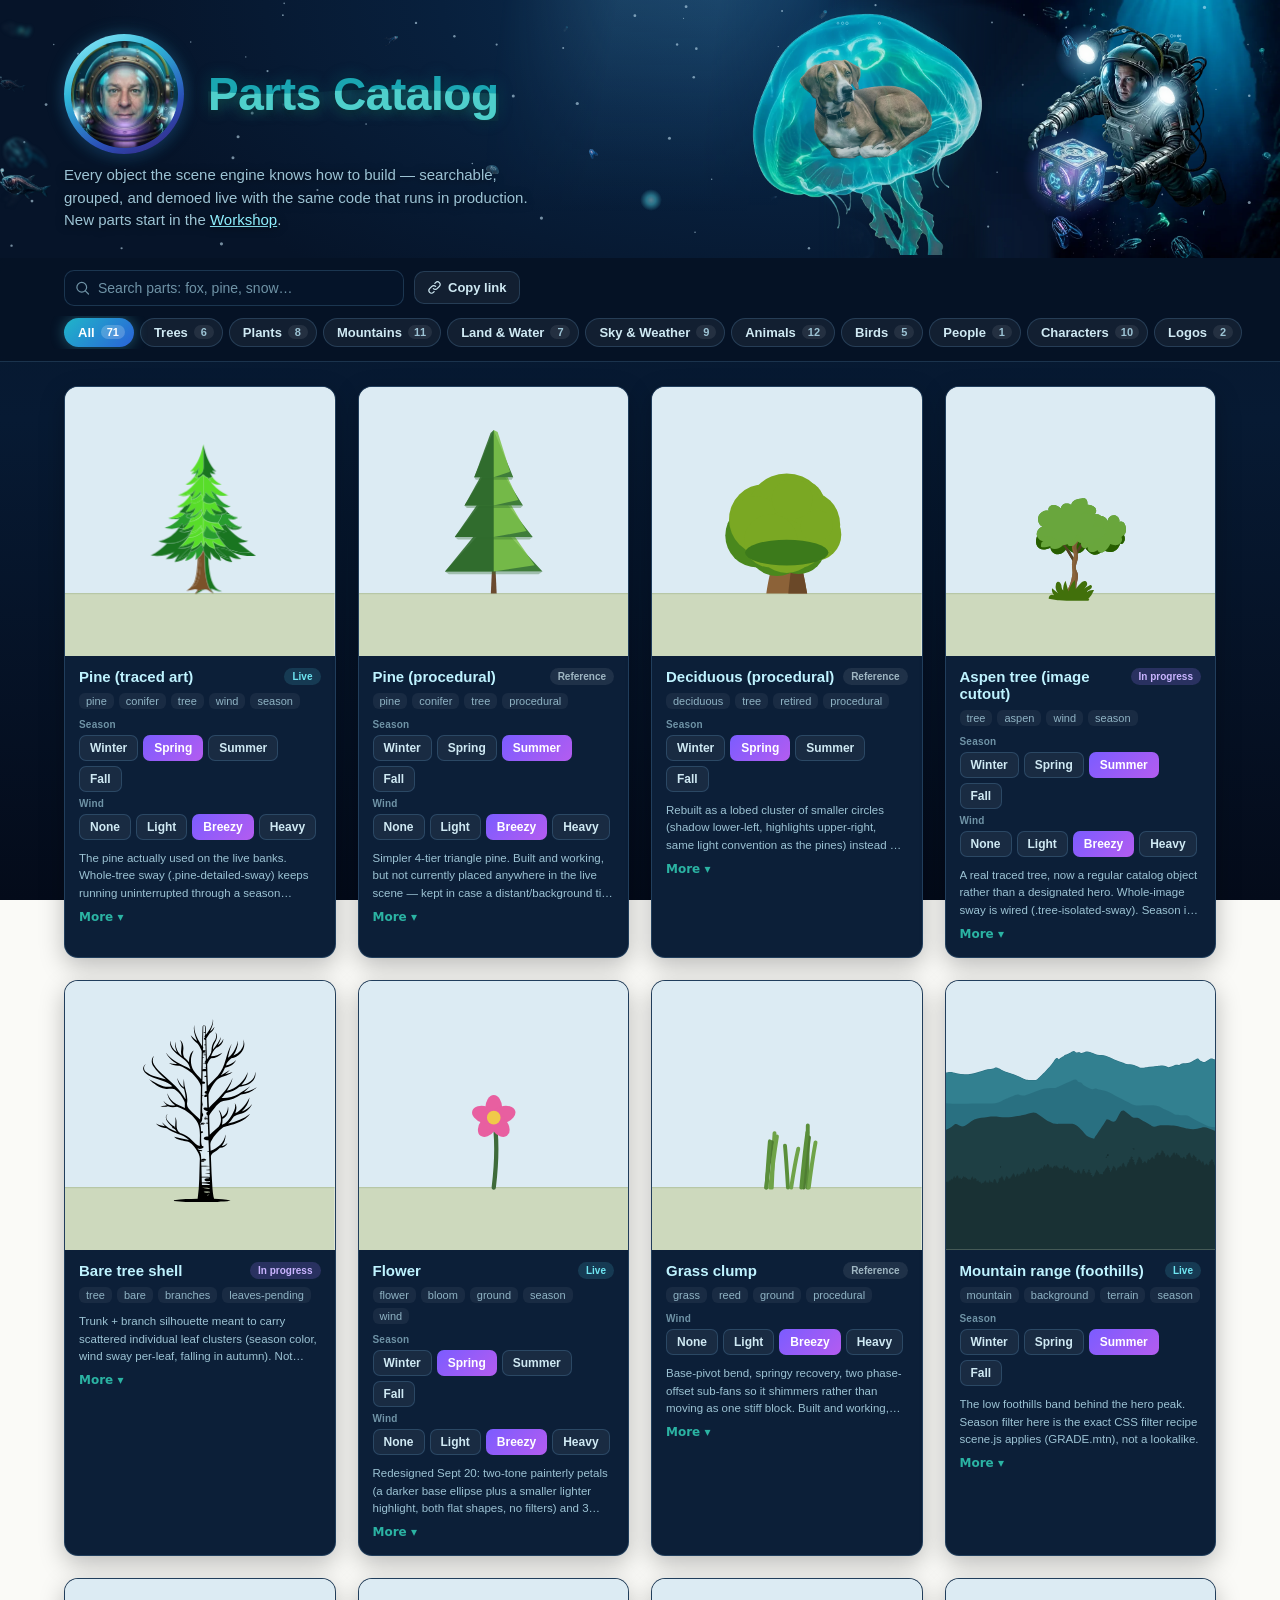
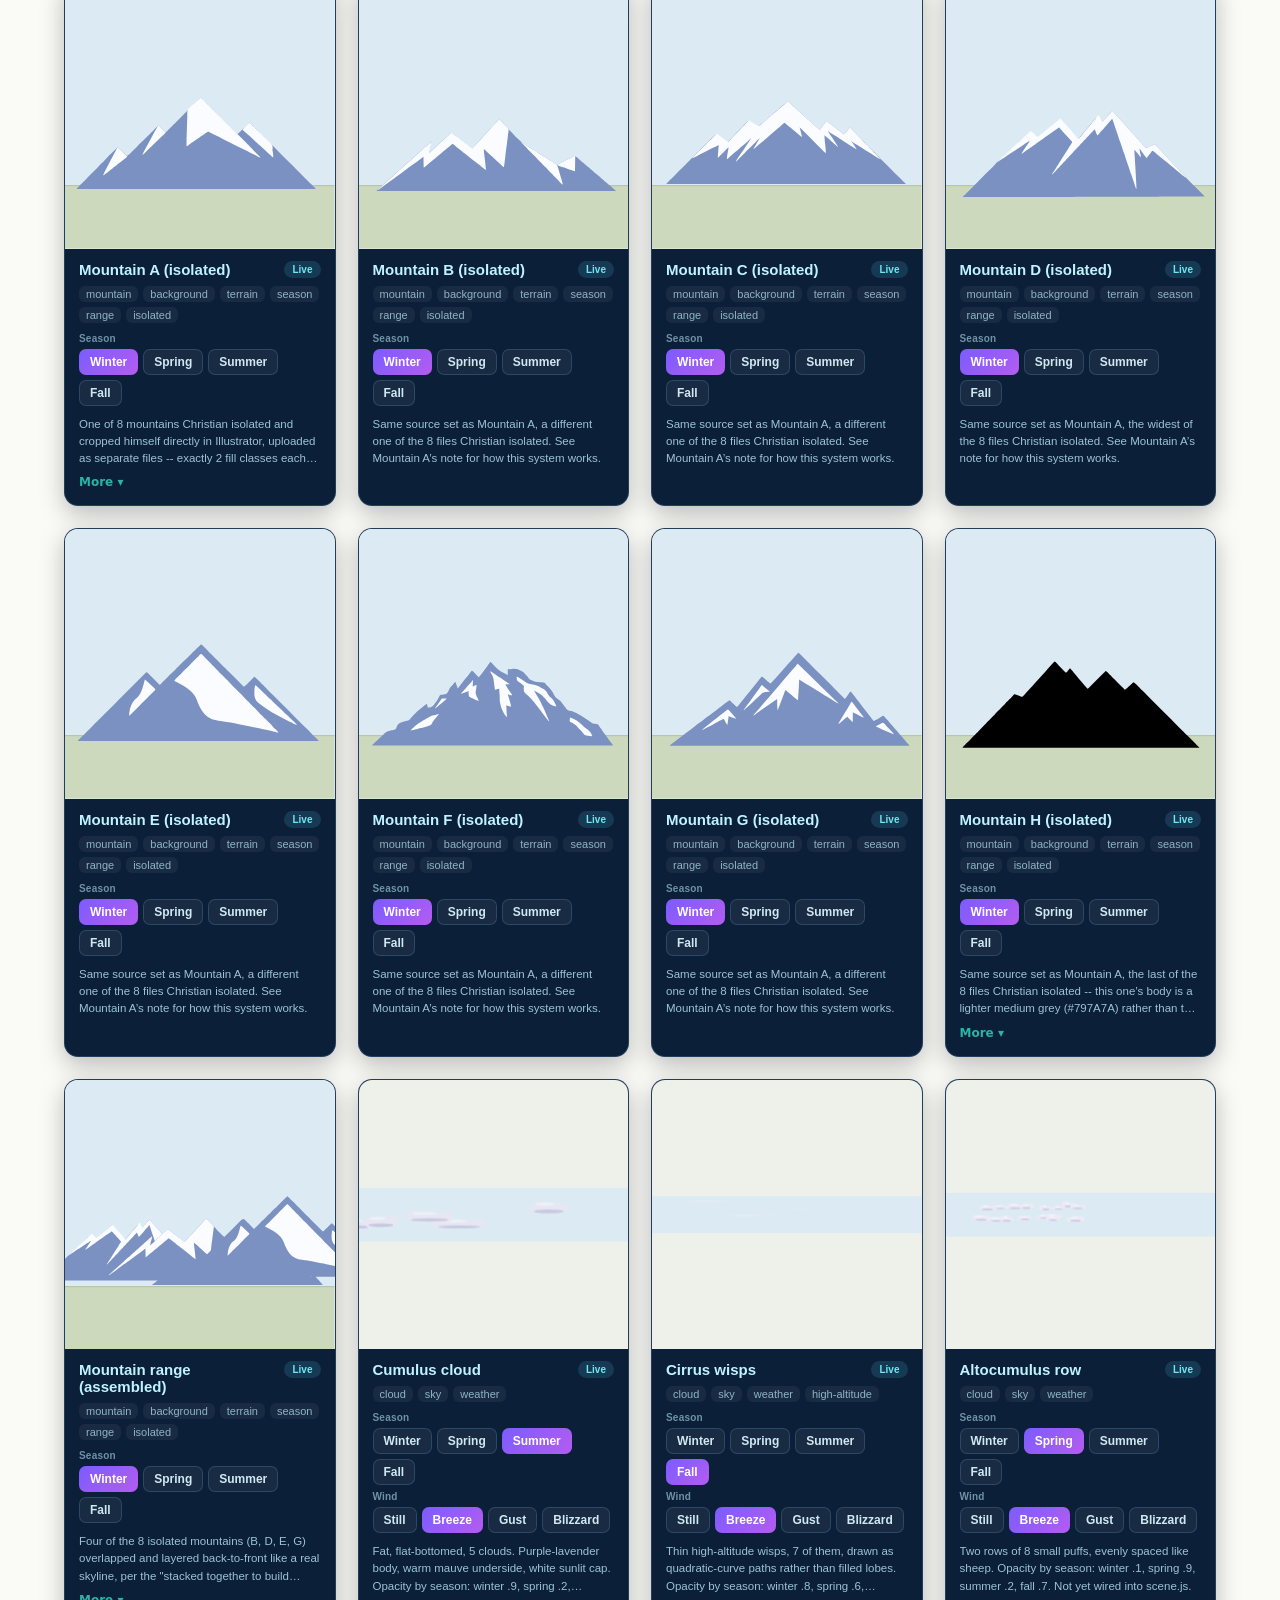
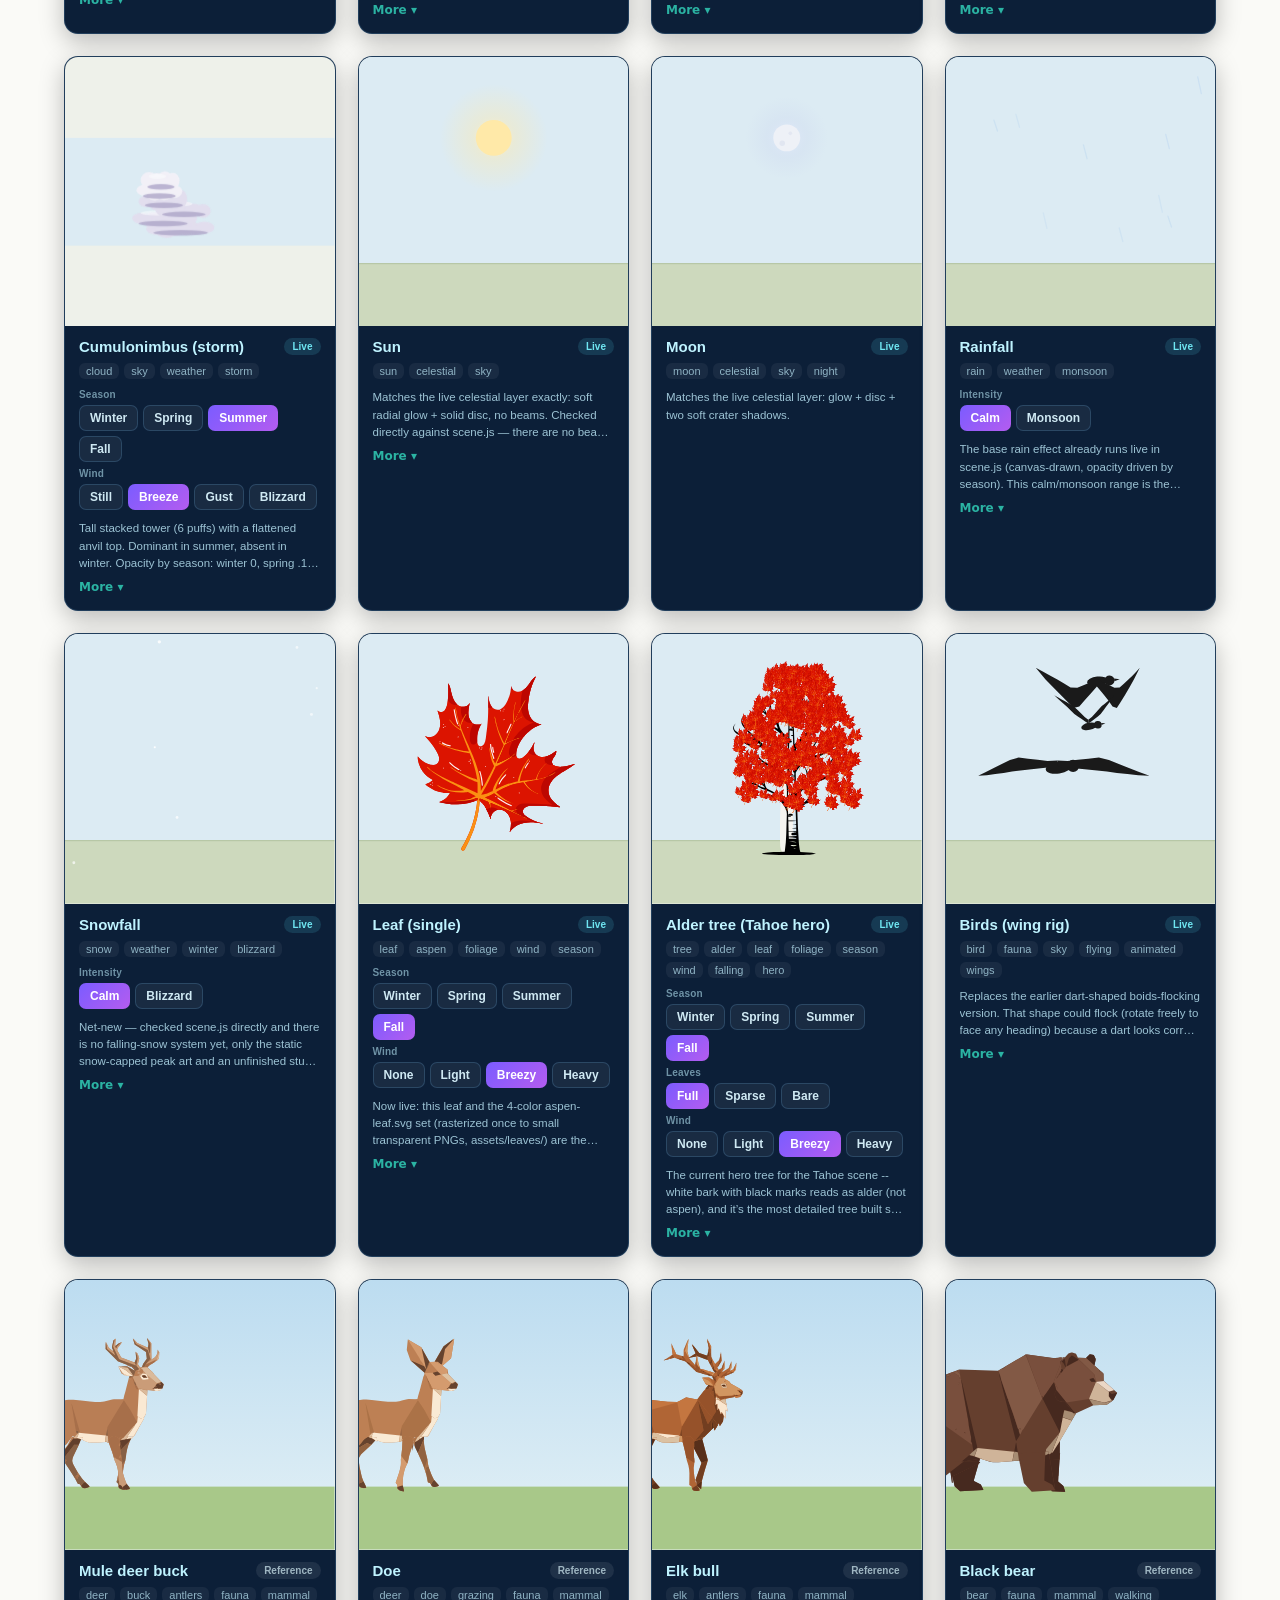
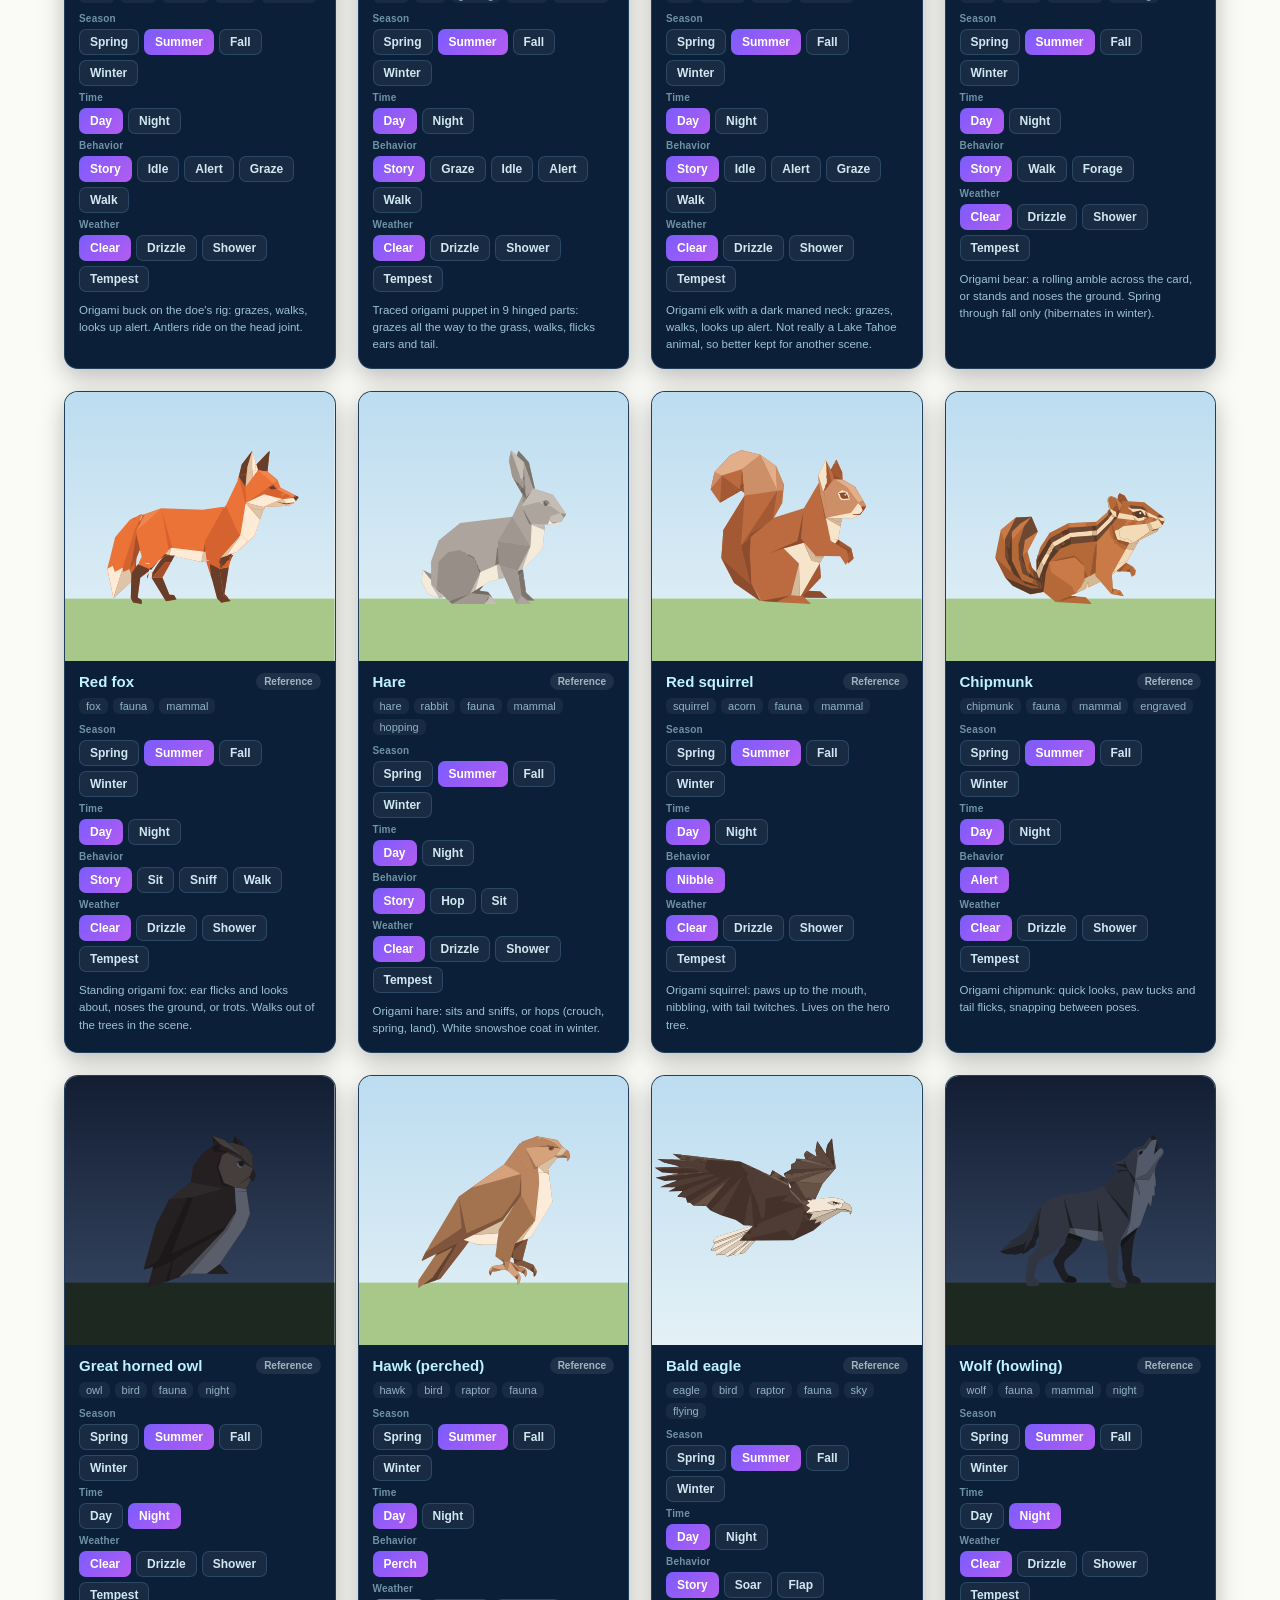
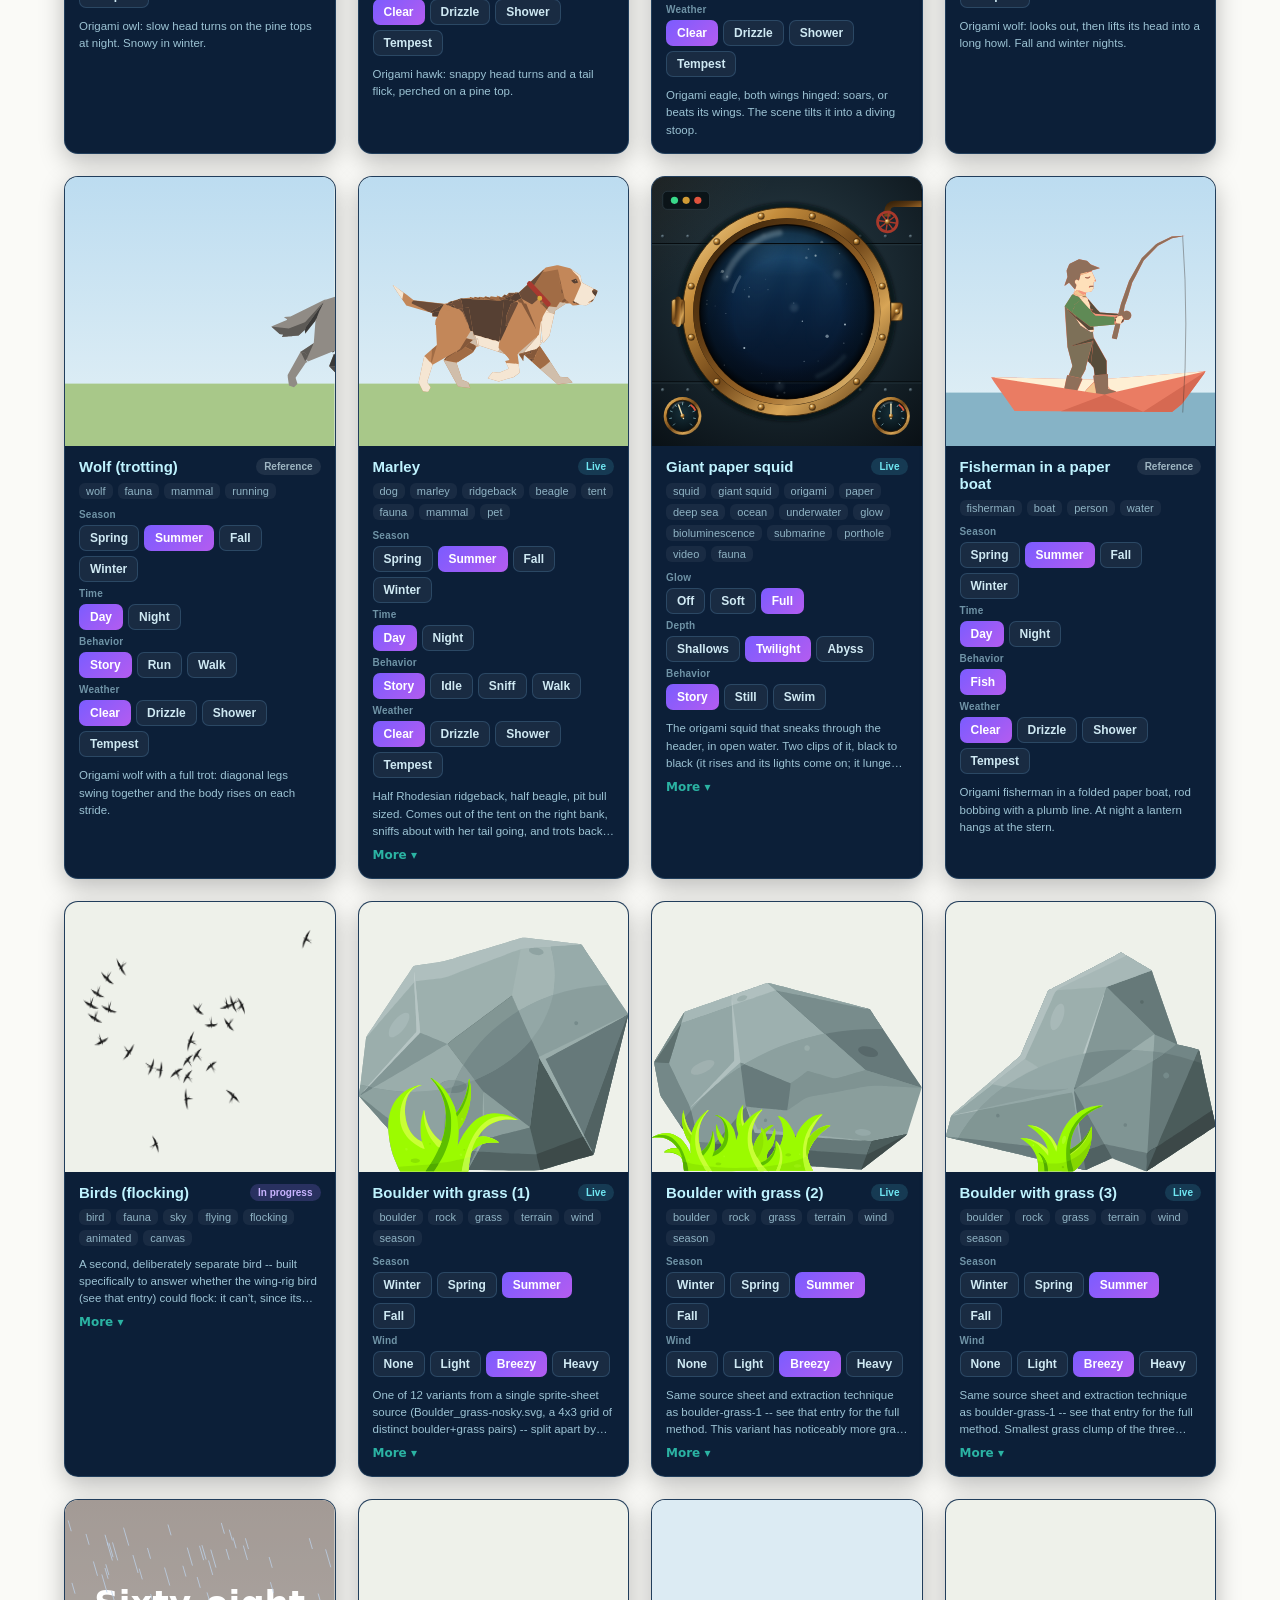
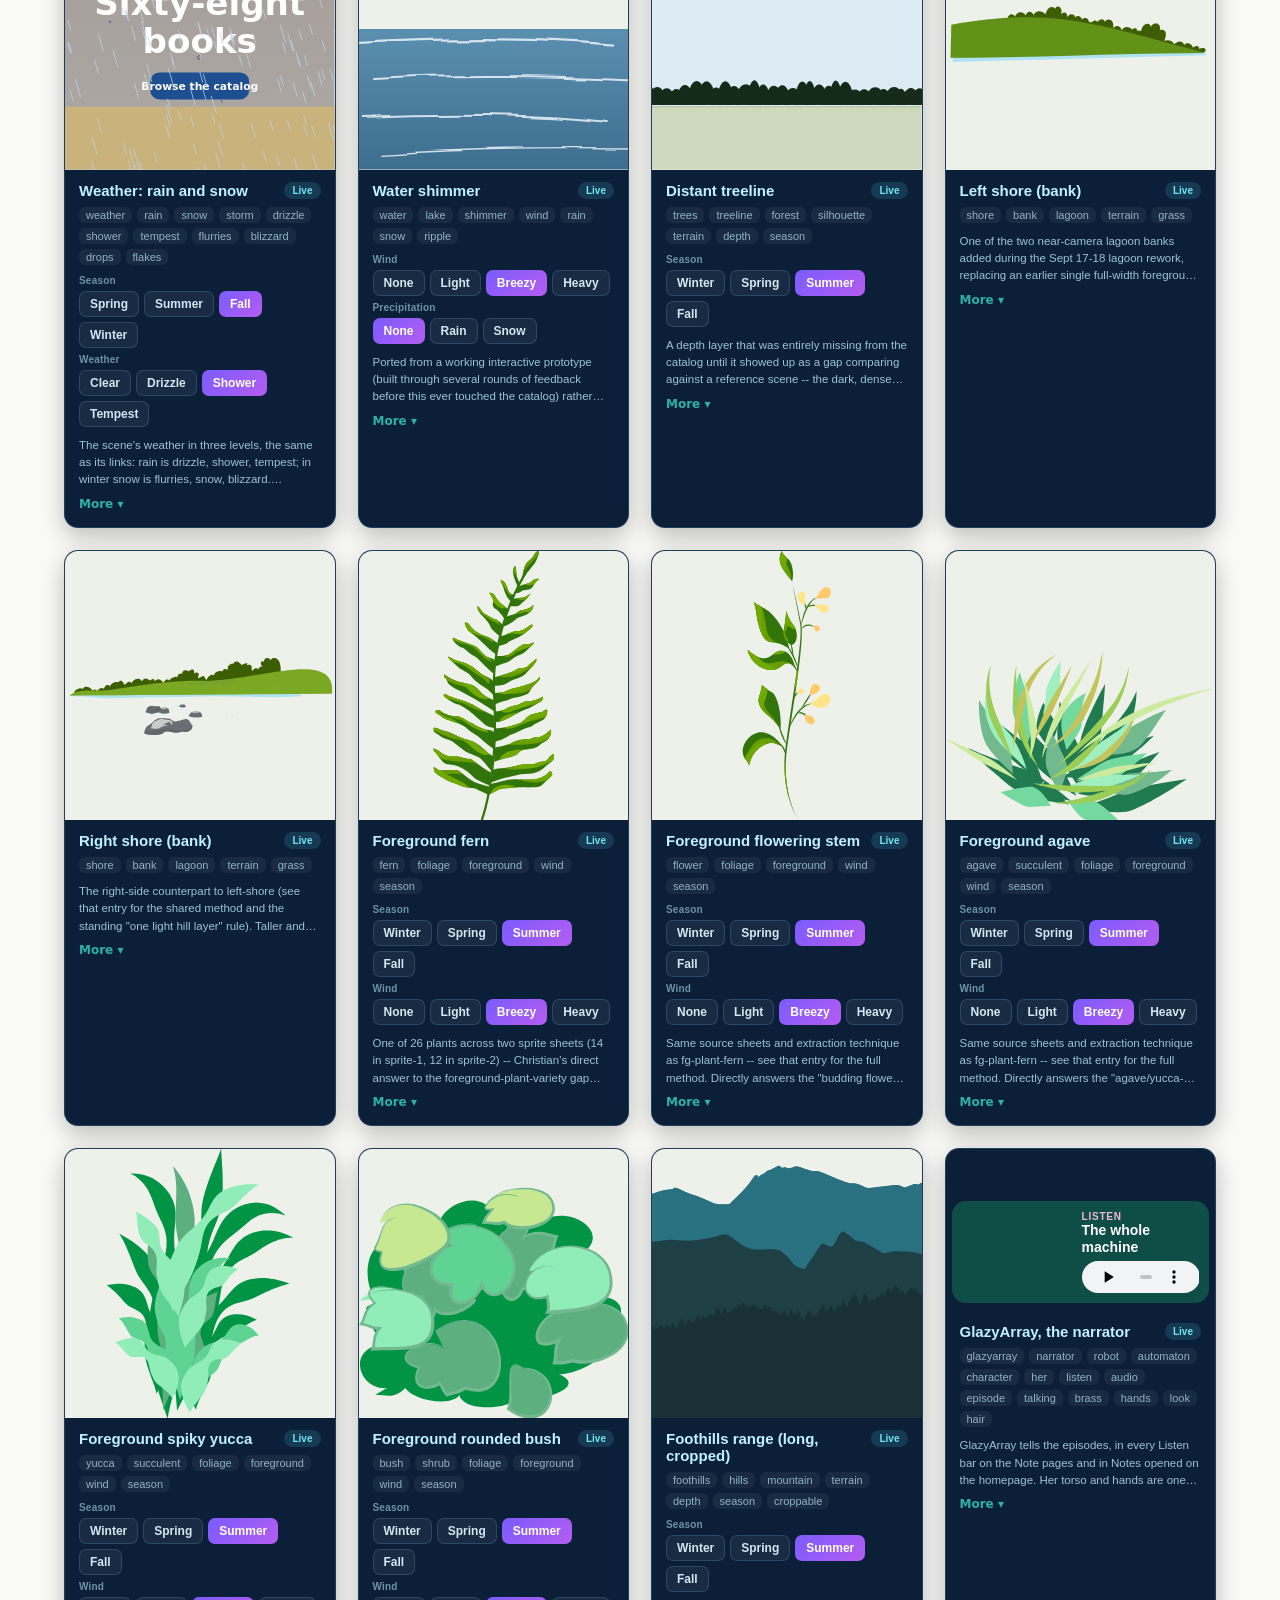
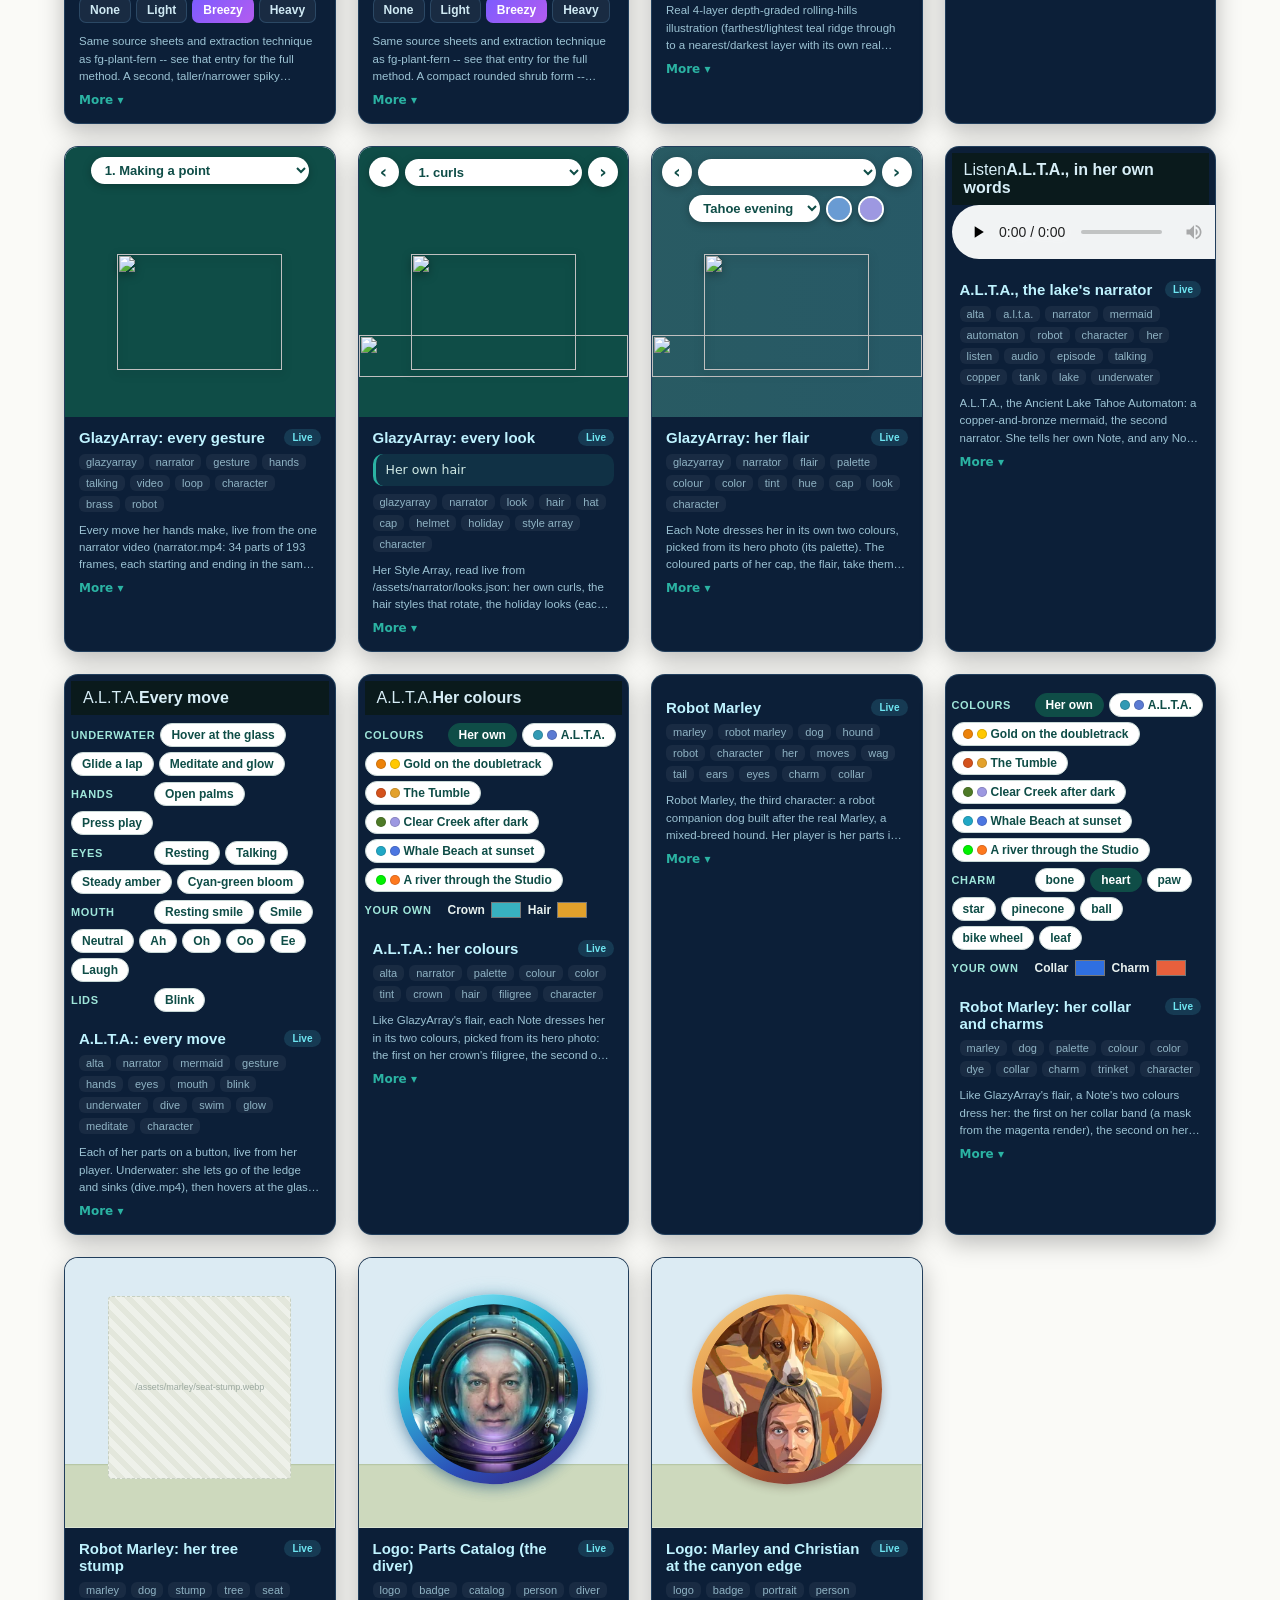
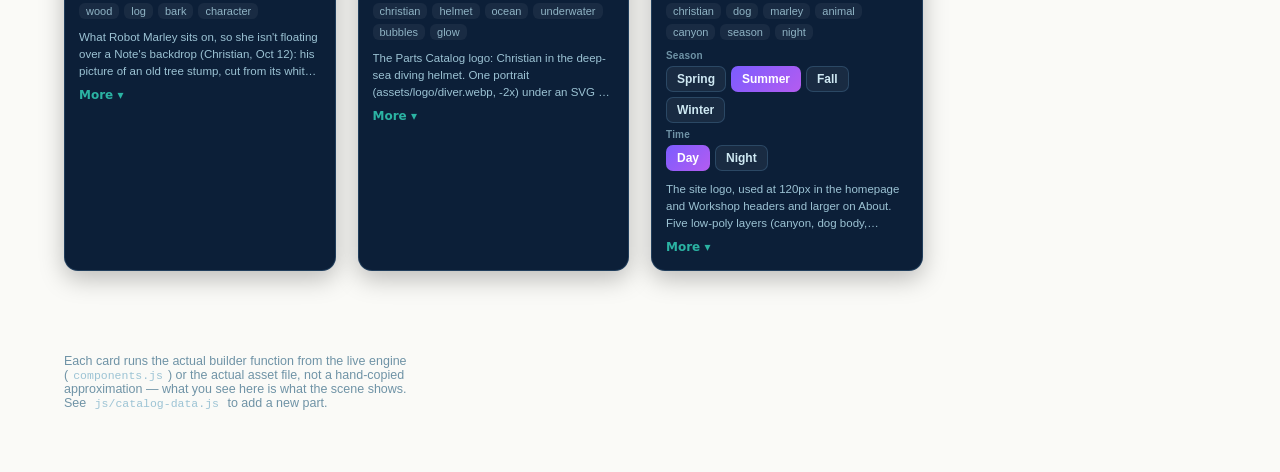
==== index.html @ 69cada00 "Robot Marley: her tree stump gets its own card, and her player loads v6/v8 A Characters card for the" ====
<!DOCTYPE html>
<html lang="en">
<head>
<meta charset="UTF-8">
<meta name="viewport" content="width=device-width, initial-scale=1">
<title>Parts Catalog — Christian Gehrke</title>
<meta name="description" content="Every part the scene engine behind christiangehrke.com can build: trees, mountains, weather, animals and more, searchable and demoed live with the same code that runs the site.">
<link rel="canonical" href="https://www.christiangehrke.com/catalog/">
<meta property="og:type" content="website"><meta property="og:site_name" content="Christian Gehrke">
<meta property="og:title" content="Parts Catalog — Christian Gehrke"><meta property="og:description" content="Every part the scene engine behind christiangehrke.com can build: trees, mountains, weather, animals and more, searchable and demoed live with the same code that runs the site.">
<meta property="og:url" content="https://www.christiangehrke.com/catalog/">
<meta property="og:image" content="https://www.christiangehrke.com/catalog/assets/og-catalog.jpg?v=1"><meta property="og:image:width" content="1200"><meta property="og:image:height" content="630">
<meta property="og:image:alt" content="Under the sea: Marley the dog curled up in a glowing jellyfish while a deep-sea diver offers her a glowing cube of parts, beside the title Parts Catalog.">
<meta name="twitter:card" content="summary_large_image">
<link rel="icon" href="assets/icons/favicon.ico?v=1" sizes="any"><link rel="icon" href="assets/icons/favicon.svg?v=1" type="image/svg+xml"><link rel="apple-touch-icon" href="assets/icons/apple-touch-icon.png?v=1"><meta name="theme-color" content="#061429">
<link rel="stylesheet" href="css/catalog.css?v=1796000000">
<link rel="stylesheet" href="css/logo.css?v=10">
<script>/* Logo season from the calendar (the homepage sets it from its own scene). */document.documentElement.dataset.season=["winter","winter","spring","spring","spring","summer","summer","summer","fall","fall","fall","winter"][new Date().getMonth()];</script>

</head>
<body class="deep">

<header class="cat-head cat-hero">
  <div class="hero-stage" aria-hidden="true"><div class="hero-sea"></div><div class="hero-shaft"></div><div class="hero-video"><video muted playsinline preload="none"></video></div><div class="hero-seafloat"><img class="sf" src="assets/hero/s-00.webp" alt="" style="left:57.92%;top:1.30%;width:2.54%;--dx:-1.3vh;--dy:-2.6vh;--r:-4deg;animation-duration:16.8s,3.8s;animation-delay:-0.3s,-3.3s"><img class="sf" src="assets/hero/s-01.webp" alt="" style="left:47.67%;top:1.69%;width:7.19%;--dx:1.6vh;--dy:-3.4vh;--r:4deg;animation-duration:17.5s,4.5s;animation-delay:-3.0s,-0.6s"><img class="sf" src="assets/hero/s-02.webp" alt="" style="left:14.24%;top:2.08%;width:2.91%;--dx:1.4vh;--dy:-1.6vh;--r:4deg;animation-duration:16.6s,6.3s;animation-delay:-3.2s,-1.9s"><img class="sf" src="assets/hero/s-03.webp" alt="" style="left:60.47%;top:3.91%;width:2.62%;--dx:0.7vh;--dy:-1.5vh;--r:4deg;animation-duration:21.5s,3.8s;animation-delay:-13.0s,-4.0s"><img class="sf" src="assets/hero/s-04.webp" alt="" style="left:56.61%;top:8.20%;width:1.96%;--dx:-1.0vh;--dy:-2.4vh;--r:-6deg;animation-duration:20.1s,6.8s;animation-delay:-16.4s,-5.7s"><img class="sf" src="assets/hero/s-05.webp" alt="" style="left:58.07%;top:8.46%;width:2.76%;--dx:-1.6vh;--dy:-2.8vh;--r:4deg;animation-duration:24.1s,6.5s;animation-delay:-12.2s,-2.5s"><img class="sf" src="assets/hero/s-06.webp" alt="" style="left:52.18%;top:12.24%;width:5.31%;--dx:-0.2vh;--dy:-3.1vh;--r:4deg;animation-duration:21.2s,4.4s;animation-delay:-16.9s,-0.5s"><img class="sf" src="assets/hero/s-07.webp" alt="" style="left:56.98%;top:13.28%;width:2.40%;--dx:1.6vh;--dy:-2.3vh;--r:6deg;animation-duration:19.6s,6.0s;animation-delay:-2.8s,-4.0s"><img class="sf" src="assets/hero/s-08.webp" alt="" style="left:94.69%;top:17.45%;width:2.54%;--dx:1.3vh;--dy:-2.0vh;--r:6deg;animation-duration:14.8s,4.5s;animation-delay:-5.3s,-4.5s"><img class="sf" src="assets/hero/s-09.webp" alt="" style="left:92.51%;top:18.88%;width:1.67%;--dx:0.2vh;--dy:-1.4vh;--r:-6deg;animation-duration:17.8s,6.4s;animation-delay:-12.6s,-1.7s"><img class="sf" src="assets/hero/s-10.webp" alt="" style="left:56.18%;top:30.21%;width:2.83%;--dx:1.2vh;--dy:-3.2vh;--r:-4deg;animation-duration:21.0s,4.5s;animation-delay:-0.5s,-2.1s"><img class="sf" src="assets/hero/s-11.webp" alt="" style="left:95.42%;top:57.68%;width:3.27%;--dx:1.5vh;--dy:-2.8vh;--r:4deg;animation-duration:15.0s,3.6s;animation-delay:-4.3s,-5.8s"><img class="sf" src="assets/hero/s-12.webp" alt="" style="left:49.06%;top:66.80%;width:4.87%;--dx:-0.3vh;--dy:-1.3vh;--r:-6deg;animation-duration:23.3s,4.5s;animation-delay:-4.5s,-2.7s"><img class="sf" src="assets/hero/s-13.webp" alt="" style="left:95.71%;top:72.27%;width:1.89%;--dx:-0.4vh;--dy:-1.3vh;--r:4deg;animation-duration:15.6s,5.5s;animation-delay:-5.7s,-2.7s"><img class="sf" src="assets/hero/s-14.webp" alt="" style="left:66.72%;top:75.00%;width:6.03%;--dx:1.0vh;--dy:-1.2vh;--r:-6deg;animation-duration:18.4s,5.0s;animation-delay:-3.8s,-5.5s"><img class="sf" src="assets/hero/s-15.webp" alt="" style="left:10.90%;top:75.39%;width:2.54%;--dx:-1.4vh;--dy:-1.8vh;--r:-4deg;animation-duration:15.4s,5.6s;animation-delay:-8.4s,-3.5s"><img class="sf" src="assets/hero/s-16.webp" alt="" style="left:14.24%;top:77.86%;width:6.61%;--dx:-1.5vh;--dy:-1.6vh;--r:4deg;animation-duration:17.9s,6.2s;animation-delay:-7.3s,-5.9s"><img class="sf" src="assets/hero/s-17.webp" alt="" style="left:82.70%;top:80.21%;width:1.82%;--dx:-0.8vh;--dy:-2.6vh;--r:-6deg;animation-duration:19.7s,4.3s;animation-delay:-8.8s,-3.9s"><img class="sf" src="assets/hero/s-18.webp" alt="" style="left:70.20%;top:81.12%;width:6.47%;--dx:-0.9vh;--dy:-3.1vh;--r:-6deg;animation-duration:19.1s,4.4s;animation-delay:-4.6s,-1.2s"><img class="sf" src="assets/hero/s-19.webp" alt="" style="left:49.93%;top:82.29%;width:7.99%;--dx:1.2vh;--dy:-3.2vh;--r:-6deg;animation-duration:16.8s,6.6s;animation-delay:-5.3s,-0.7s"><img class="sf" src="assets/hero/s-20.webp" alt="" style="left:77.40%;top:83.33%;width:3.12%;--dx:1.5vh;--dy:-2.0vh;--r:-6deg;animation-duration:20.8s,5.2s;animation-delay:-1.9s,-1.3s"><img class="sf" src="assets/hero/s-21.webp" alt="" style="left:59.96%;top:87.76%;width:1.89%;--dx:1.3vh;--dy:-1.4vh;--r:4deg;animation-duration:24.5s,4.5s;animation-delay:-11.5s,-5.4s"><img class="sf" src="assets/hero/s-22.webp" alt="" style="left:75.80%;top:90.36%;width:8.28%;--dx:-0.3vh;--dy:-3.0vh;--r:4deg;animation-duration:17.8s,4.7s;animation-delay:-7.0s,-3.0s"><img class="sf" src="assets/hero/s-23.webp" alt="" style="left:63.66%;top:91.41%;width:7.05%;--dx:-0.7vh;--dy:-2.1vh;--r:-4deg;animation-duration:24.3s,3.7s;animation-delay:-21.8s,-0.8s"></div><span class="hero-critter hc-fish hc-far"><span class="hc-lure"></span><img src="assets/hero/c-fish.webp" alt=""><img class="hc-glow" src="assets/hero/c-fish-glow.webp" alt=""></span><span class="hero-critter hc-larva hc-far"><img src="assets/hero/c-larva.webp" alt=""><img class="hc-glow" src="assets/hero/c-larva-glow.webp" alt=""></span><span class="hero-critter hc-comb hc-far"><img src="assets/hero/c-comb.webp" alt=""><img class="hc-glow" src="assets/hero/c-comb-glow.webp" alt=""></span><span class="hero-critter hc-moon hc-far"><img src="assets/hero/c-moon.webp" alt=""><img class="hc-glow" src="assets/hero/c-moon-glow.webp" alt=""></span><span class="hero-critter hc-blue hc-far"><img src="assets/hero/c-blue.webp" alt=""><img class="hc-glow" src="assets/hero/c-blue-glow.webp" alt=""></span><svg class="hero-snow-l"><g class="hero-snow" fill="#cfefff"><circle cx="61.1%" cy="4.3%" r="1.0" style="animation-duration:22.1s;animation-delay:-15.3s"/><circle cx="77.5%" cy="8.7%" r="0.9" style="animation-duration:24.4s;animation-delay:-15.2s"/><circle cx="45.1%" cy="40.2%" r="1.6" style="animation-duration:20.9s;animation-delay:-0.5s"/><circle cx="79.9%" cy="32.9%" r="1.0" style="animation-duration:16.6s;animation-delay:-11.5s"/><circle cx="32.5%" cy="8.9%" r="1.2" style="animation-duration:15.2s;animation-delay:-20.4s"/><circle cx="2.5%" cy="78.1%" r="1.4" style="animation-duration:20.0s;animation-delay:-18.4s"/><circle cx="24.8%" cy="73.8%" r="1.0" style="animation-duration:16.8s;animation-delay:-25.1s"/><circle cx="40.1%" cy="37.3%" r="1.5" style="animation-duration:18.4s;animation-delay:-17.4s"/><circle cx="17.1%" cy="84.3%" r="0.9" style="animation-duration:14.6s;animation-delay:-25.4s"/><circle cx="17.3%" cy="94.7%" r="1.6" style="animation-duration:21.3s;animation-delay:-0.3s"/><circle cx="6.1%" cy="20.9%" r="1.0" style="animation-duration:21.3s;animation-delay:-25.1s"/><circle cx="35.5%" cy="14.1%" r="1.2" style="animation-duration:15.6s;animation-delay:-2.3s"/><circle cx="55.6%" cy="69.6%" r="0.7" style="animation-duration:19.4s;animation-delay:-18.3s"/><circle cx="76.4%" cy="38.3%" r="1.5" style="animation-duration:16.0s;animation-delay:-18.6s"/><circle cx="77.2%" cy="88.0%" r="1.1" style="animation-duration:15.2s;animation-delay:-1.3s"/><circle cx="52.9%" cy="17.3%" r="1.2" style="animation-duration:15.0s;animation-delay:-20.3s"/><circle cx="22.2%" cy="1.3%" r="0.8" style="animation-duration:19.5s;animation-delay:-14.5s"/><circle cx="38.8%" cy="17.3%" r="1.1" style="animation-duration:25.4s;animation-delay:-13.9s"/><circle cx="94.1%" cy="2.9%" r="1.6" style="animation-duration:24.7s;animation-delay:-14.2s"/><circle cx="52.3%" cy="53.7%" r="1.5" style="animation-duration:14.8s;animation-delay:-16.7s"/><circle cx="54.2%" cy="30.0%" r="1.3" style="animation-duration:22.6s;animation-delay:-2.7s"/><circle cx="70.0%" cy="45.4%" r="1.1" style="animation-duration:21.6s;animation-delay:-1.4s"/><circle cx="60.3%" cy="37.3%" r="1.5" style="animation-duration:16.8s;animation-delay:-21.4s"/><circle cx="73.0%" cy="62.5%" r="1.5" style="animation-duration:14.4s;animation-delay:-15.5s"/><circle cx="61.3%" cy="67.8%" r="1.0" style="animation-duration:14.8s;animation-delay:-4.9s"/><circle cx="60.8%" cy="18.1%" r="0.7" style="animation-duration:18.3s;animation-delay:-12.2s"/><circle cx="53.6%" cy="2.6%" r="1.4" style="animation-duration:18.0s;animation-delay:-20.4s"/><circle cx="0.9%" cy="95.4%" r="1.2" style="animation-duration:25.7s;animation-delay:-25.6s"/><circle cx="83.3%" cy="10.6%" r="0.9" style="animation-duration:16.8s;animation-delay:-20.3s"/><circle cx="19.2%" cy="22.1%" r="0.7" style="animation-duration:15.4s;animation-delay:-24.4s"/><circle cx="97.6%" cy="37.2%" r="1.3" style="animation-duration:19.6s;animation-delay:-13.6s"/><circle cx="36.9%" cy="63.5%" r="0.8" style="animation-duration:17.1s;animation-delay:-13.5s"/><circle cx="19.7%" cy="43.9%" r="1.5" style="animation-duration:14.3s;animation-delay:-2.7s"/><circle cx="80.0%" cy="5.8%" r="0.9" style="animation-duration:24.2s;animation-delay:-15.7s"/><circle cx="22.1%" cy="5.9%" r="0.9" style="animation-duration:17.6s;animation-delay:-20.8s"/><circle cx="97.6%" cy="78.6%" r="1.5" style="animation-duration:25.2s;animation-delay:-22.8s"/><circle cx="92.0%" cy="96.8%" r="0.7" style="animation-duration:17.8s;animation-delay:-6.4s"/><circle cx="60.4%" cy="49.2%" r="0.9" style="animation-duration:24.0s;animation-delay:-10.4s"/><circle cx="20.9%" cy="27.6%" r="1.1" style="animation-duration:21.3s;animation-delay:-14.8s"/><circle cx="44.0%" cy="18.6%" r="1.0" style="animation-duration:17.9s;animation-delay:-4.4s"/><circle cx="54.4%" cy="18.9%" r="1.3" style="animation-duration:21.9s;animation-delay:-3.6s"/><circle cx="62.5%" cy="33.8%" r="1.0" style="animation-duration:21.3s;animation-delay:-19.8s"/><circle cx="88.4%" cy="73.4%" r="0.8" style="animation-duration:20.5s;animation-delay:-8.7s"/><circle cx="1.9%" cy="55.2%" r="1.1" style="animation-duration:24.4s;animation-delay:-8.4s"/><circle cx="83.4%" cy="51.4%" r="0.7" style="animation-duration:22.6s;animation-delay:-7.4s"/><circle cx="53.4%" cy="7.1%" r="0.6" style="animation-duration:25.1s;animation-delay:-1.1s"/><circle cx="14.9%" cy="16.3%" r="0.7" style="animation-duration:23.9s;animation-delay:-25.9s"/><circle cx="64.9%" cy="39.5%" r="1.5" style="animation-duration:20.1s;animation-delay:-3.5s"/><circle cx="69.0%" cy="35.9%" r="0.9" style="animation-duration:17.8s;animation-delay:-10.0s"/><circle cx="18.2%" cy="61.3%" r="1.5" style="animation-duration:20.8s;animation-delay:-0.2s"/><circle cx="68.4%" cy="2.0%" r="1.1" style="animation-duration:24.4s;animation-delay:-17.6s"/><circle cx="90.8%" cy="75.5%" r="0.9" style="animation-duration:15.7s;animation-delay:-11.7s"/><circle cx="68.0%" cy="23.2%" r="0.9" style="animation-duration:23.0s;animation-delay:-9.0s"/><circle cx="60.1%" cy="54.5%" r="1.5" style="animation-duration:14.3s;animation-delay:-4.8s"/><circle cx="77.9%" cy="66.9%" r="0.7" style="animation-duration:15.6s;animation-delay:-5.5s"/><circle cx="54.3%" cy="90.2%" r="0.8" style="animation-duration:16.4s;animation-delay:-17.8s"/><circle cx="42.3%" cy="84.7%" r="1.6" style="animation-duration:25.2s;animation-delay:-18.6s"/><circle cx="49.6%" cy="6.1%" r="1.4" style="animation-duration:18.8s;animation-delay:-12.1s"/><circle cx="63.2%" cy="96.4%" r="1.2" style="animation-duration:25.0s;animation-delay:-25.1s"/><circle cx="8.5%" cy="35.5%" r="1.5" style="animation-duration:23.2s;animation-delay:-25.2s"/><circle cx="18.6%" cy="53.1%" r="1.5" style="animation-duration:20.5s;animation-delay:-17.4s"/><circle cx="97.5%" cy="17.3%" r="0.7" style="animation-duration:24.2s;animation-delay:-15.1s"/><circle cx="20.0%" cy="83.2%" r="0.9" style="animation-duration:15.6s;animation-delay:-7.7s"/><circle cx="3.6%" cy="40.6%" r="1.4" style="animation-duration:19.4s;animation-delay:-25.1s"/><circle cx="4.2%" cy="17.3%" r="0.7" style="animation-duration:20.9s;animation-delay:-5.2s"/><circle cx="66.7%" cy="52.3%" r="1.2" style="animation-duration:24.1s;animation-delay:-20.5s"/><circle cx="92.2%" cy="15.2%" r="1.0" style="animation-duration:25.5s;animation-delay:-10.3s"/><circle cx="28.6%" cy="48.2%" r="0.8" style="animation-duration:24.2s;animation-delay:-16.5s"/><circle cx="9.5%" cy="96.4%" r="1.1" style="animation-duration:17.0s;animation-delay:-15.9s"/><circle cx="95.0%" cy="34.7%" r="0.6" style="animation-duration:16.4s;animation-delay:-1.5s"/></g></svg><span class="hero-critter hc-fish"><span class="hc-lure"></span><img src="assets/hero/c-fish.webp" alt=""><img class="hc-glow" src="assets/hero/c-fish-glow.webp" alt=""></span><span class="hero-critter hc-larva"><img src="assets/hero/c-larva.webp" alt=""><img class="hc-glow" src="assets/hero/c-larva-glow.webp" alt=""></span><span class="hero-critter hc-comb"><img src="assets/hero/c-comb.webp" alt=""><img class="hc-glow" src="assets/hero/c-comb-glow.webp" alt=""></span><span class="hero-critter hc-moon"><img src="assets/hero/c-moon.webp" alt=""><img class="hc-glow" src="assets/hero/c-moon-glow.webp" alt=""></span><span class="hero-critter hc-blue"><img src="assets/hero/c-blue.webp" alt=""><img class="hc-glow" src="assets/hero/c-blue-glow.webp" alt=""></span><div class="hero-group hero-g-a hero-float"><svg class="hero-fx" viewBox="160 0 730 768" overflow="visible"><defs><radialGradient id="hLamp"><stop offset="0" stop-color="#eaf8ff" stop-opacity=".9"/><stop offset=".35" stop-color="#8fd8ff" stop-opacity=".4"/><stop offset="1" stop-color="#3aa0ff" stop-opacity="0"/></radialGradient><radialGradient id="hCube"><stop offset="0" stop-color="#c58bff" stop-opacity=".75"/><stop offset=".45" stop-color="#6fd6ff" stop-opacity=".3"/><stop offset="1" stop-color="#5a3cff" stop-opacity="0"/></radialGradient><radialGradient id="hJelly"><stop offset="0" stop-color="#7fffe0" stop-opacity=".42"/><stop offset=".6" stop-color="#2fd0c8" stop-opacity=".18"/><stop offset="1" stop-color="#0a8fb0" stop-opacity="0"/></radialGradient></defs><circle class="hero-glow hero-g-jelly" cx="538" cy="318" r="330" fill="url(#hJelly)"/></svg><span class="jelly-zap"></span><img class="hero-jelly" src="assets/hero/jelly.webp?v=2" alt=""><img class="hero-dog" src="assets/hero/dog.webp" alt=""><img class="hero-jelly-over" src="assets/hero/jelly.webp?v=2" alt=""><span class="jelly-hit"></span><svg class="hero-fx" viewBox="160 0 730 768" overflow="visible"><g fill="none" stroke="#bfeeff" stroke-width="1.6" opacity=".8"><circle class="hero-bub" cx="437" cy="70" r="2.8" style="--sw:-10px;animation-duration:8.9s;animation-delay:-0.9s"/><circle class="hero-bub" cx="464" cy="70" r="3.9" style="--sw:10px;animation-duration:9.2s;animation-delay:-0.4s"/><circle class="hero-bub" cx="562" cy="70" r="3.4" style="--sw:-10px;animation-duration:9.6s;animation-delay:-7.5s"/><circle class="hero-bub" cx="451" cy="70" r="3.7" style="--sw:-10px;animation-duration:8.2s;animation-delay:-9.1s"/></g></svg></div><div class="hero-group hero-g-b hero-diver"><img src="assets/hero/diver.webp" alt=""><img class="hero-cubeimg" src="assets/hero/cube.webp?v=2" alt=""><svg class="hero-fx" viewBox="735 60 615 600" overflow="visible"><circle class="hero-glow hero-g-lamp" cx="920" cy="165" r="95" fill="url(#hLamp)"/><circle class="hero-glow hero-g-lamp2" cx="1158" cy="290" r="88" fill="url(#hLamp)"/><circle class="hero-glow hero-g-cube" cx="875" cy="520" r="150" fill="url(#hCube)"/><g fill="none" stroke="#bfeeff" stroke-width="1.6" opacity=".85"><circle class="hero-bub" cx="1014" cy="92" r="5.1" style="--sw:-14px;animation-duration:5.8s;animation-delay:-1.5s"/><circle class="hero-bub" cx="1006" cy="92" r="4.8" style="--sw:-14px;animation-duration:7.7s;animation-delay:-0.6s"/><circle class="hero-bub" cx="1031" cy="92" r="4.3" style="--sw:14px;animation-duration:7.1s;animation-delay:-3.6s"/><circle class="hero-bub" cx="995" cy="92" r="3.6" style="--sw:-14px;animation-duration:5.2s;animation-delay:-1.1s"/><circle class="hero-bub" cx="1034" cy="92" r="5.4" style="--sw:8px;animation-duration:7.4s;animation-delay:-7.1s"/><circle class="hero-bub" cx="998" cy="92" r="5.4" style="--sw:-14px;animation-duration:7.2s;animation-delay:-3.4s"/><circle class="hero-bub" cx="1034" cy="92" r="3.9" style="--sw:-14px;animation-duration:5.6s;animation-delay:-2.2s"/><circle class="hero-bub" cx="1177" cy="108" r="4.3" style="--sw:10px;animation-duration:5.5s;animation-delay:-3.3s"/><circle class="hero-bub" cx="1196" cy="108" r="2.8" style="--sw:-10px;animation-duration:6.2s;animation-delay:-5.9s"/><circle class="hero-bub" cx="1203" cy="108" r="2.5" style="--sw:-10px;animation-duration:7.8s;animation-delay:-1.6s"/><circle class="hero-bub" cx="1186" cy="108" r="2.5" style="--sw:-10px;animation-duration:5.8s;animation-delay:-4.3s"/><circle class="hero-bub" cx="1197" cy="108" r="2.7" style="--sw:10px;animation-duration:7.0s;animation-delay:-7.4s"/></g></svg></div><div class="hero-front"><img class="ff ff-0" src="assets/hero/s-22.webp" alt=""><img class="ff ff-1" src="assets/hero/s-01.webp" alt=""><img class="ff ff-2" src="assets/hero/s-16.webp" alt=""></div></div>
  <div class="hero-text"><a class="cat-brand" href="../"><span class="cat-logo logo logo-diver" role="img" aria-label="Christian in a deep-sea diving helmet"><span class="lg-stage"><img class="dv-face" src="assets/logo/diver.webp" srcset="assets/logo/diver.webp 240w, assets/logo/diver-2x.webp 480w" sizes="(max-width:640px) 68px, 120px" alt=""><svg class="lg-fx" viewBox="0 0 240 240" aria-hidden="true"><defs><radialGradient id="dvLamp"><stop offset="0" stop-color="#f2fbff" stop-opacity=".95"/><stop offset=".3" stop-color="#9fe2ff" stop-opacity=".5"/><stop offset="1" stop-color="#3aa0ff" stop-opacity="0"/></radialGradient><radialGradient id="dvViolet"><stop offset="0" stop-color="#c58bff" stop-opacity=".75"/><stop offset=".5" stop-color="#8a5cff" stop-opacity=".3"/><stop offset="1" stop-color="#5a3cff" stop-opacity="0"/></radialGradient></defs><circle class="dv-glow dv-lamp" cx="10" cy="163" r="34" fill="url(#dvLamp)"/><circle class="dv-glow dv-lamp dv-lamp2" cx="230" cy="163" r="34" fill="url(#dvLamp)"/><ellipse class="dv-glow dv-violet" cx="120" cy="198" rx="70" ry="34" fill="url(#dvViolet)"/><g fill="none" stroke="#cdf3ff" stroke-width=".9" opacity=".9"><circle class="dv-bub" cx="201" cy="164" r="2.3" style="animation-duration:5.0s;animation-delay:-3.8s"/><circle class="dv-bub" cx="197" cy="150" r="3.1" style="animation-duration:4.1s;animation-delay:-1.4s"/><circle class="dv-bub" cx="222" cy="162" r="3.1" style="animation-duration:4.7s;animation-delay:-3.8s"/><circle class="dv-bub" cx="199" cy="166" r="3.2" style="animation-duration:4.8s;animation-delay:-4.4s"/><circle class="dv-bub" cx="213" cy="152" r="3.0" style="animation-duration:5.0s;animation-delay:-1.8s"/><circle class="dv-bub" cx="196" cy="172" r="2.5" style="animation-duration:5.3s;animation-delay:-5.3s"/><circle class="dv-bub" cx="35" cy="173" r="1.9" style="animation-duration:6.5s;animation-delay:-3.1s"/><circle class="dv-bub" cx="39" cy="172" r="1.5" style="animation-duration:4.8s;animation-delay:-1.5s"/><circle class="dv-bub" cx="39" cy="161" r="2.2" style="animation-duration:5.3s;animation-delay:-3.6s"/></g><g class="dv-more" fill="rgba(220,248,255,.14)" stroke="#e6faff" stroke-width="1.1"><circle class="dv-up" cx="115" cy="230" r="4.2" style="--sw:-5.0px;animation-duration:8.3s;animation-delay:-7.1s"/><circle class="dv-up" cx="150" cy="226" r="5.0" style="--sw:-3.1px;animation-duration:9.7s;animation-delay:-0.9s"/><circle class="dv-up" cx="79" cy="241" r="5.8" style="--sw:-1.7px;animation-duration:9.0s;animation-delay:-5.4s"/><circle class="dv-up" cx="115" cy="238" r="5.8" style="--sw:0.5px;animation-duration:7.1s;animation-delay:-0.1s"/><circle class="dv-up" cx="76" cy="214" r="3.0" style="--sw:-2.8px;animation-duration:8.9s;animation-delay:-6.9s"/><circle class="dv-up" cx="129" cy="214" r="3.0" style="--sw:2.6px;animation-duration:9.1s;animation-delay:-4.5s"/><circle class="dv-up" cx="116" cy="218" r="5.0" style="--sw:3.3px;animation-duration:10.5s;animation-delay:-8.8s"/><circle class="dv-up" cx="102" cy="215" r="3.6" style="--sw:-6.3px;animation-duration:6.6s;animation-delay:-3.7s"/><circle class="dv-up" cx="81" cy="218" r="2.4" style="--sw:-8.0px;animation-duration:10.3s;animation-delay:-8.8s"/><circle class="dv-up" cx="91" cy="246" r="4.2" style="--sw:-1.3px;animation-duration:8.0s;animation-delay:-5.7s"/><circle class="dv-up" cx="127" cy="214" r="5.8" style="--sw:-2.7px;animation-duration:7.6s;animation-delay:-0.7s"/><circle class="dv-up" cx="166" cy="239" r="2.4" style="--sw:-7.8px;animation-duration:7.0s;animation-delay:-5.0s"/><circle class="dv-up" cx="116" cy="227" r="5.8" style="--sw:-4.9px;animation-duration:8.7s;animation-delay:-3.9s"/><circle class="dv-up" cx="143" cy="211" r="5.8" style="--sw:7.8px;animation-duration:8.0s;animation-delay:-3.2s"/><circle class="dv-up" cx="70" cy="244" r="5.0" style="--sw:-4.6px;animation-duration:7.7s;animation-delay:-6.8s"/><circle class="dv-up" cx="109" cy="243" r="5.8" style="--sw:-5.7px;animation-duration:8.8s;animation-delay:-0.4s"/></g><g class="dv-release" fill="rgba(220,248,255,.16)" stroke="#eefcff" stroke-width="1.1"><circle class="dv-burst" cx="106" cy="251" r="5.8" style="--sw:-2.7px;animation-delay:1.00s"/><circle class="dv-burst" cx="21" cy="267" r="4.0" style="--sw:-3.2px;animation-delay:0.02s"/><circle class="dv-burst" cx="148" cy="260" r="8.5" style="--sw:-8.7px;animation-delay:1.00s"/><circle class="dv-burst" cx="94" cy="300" r="4.8" style="--sw:7.6px;animation-delay:1.09s"/><circle class="dv-burst" cx="62" cy="265" r="4.0" style="--sw:-2.7px;animation-delay:0.82s"/><circle class="dv-burst" cx="116" cy="256" r="2.0" style="--sw:-11.1px;animation-delay:0.12s"/><circle class="dv-burst" cx="227" cy="269" r="7.0" style="--sw:7.8px;animation-delay:0.31s"/><circle class="dv-burst" cx="142" cy="273" r="3.2" style="--sw:11.5px;animation-delay:1.12s"/><circle class="dv-burst" cx="33" cy="288" r="2.6" style="--sw:10.0px;animation-delay:0.34s"/><circle class="dv-burst" cx="51" cy="251" r="4.8" style="--sw:-6.0px;animation-delay:0.49s"/><circle class="dv-burst" cx="15" cy="273" r="3.2" style="--sw:-8.7px;animation-delay:0.11s"/><circle class="dv-burst" cx="108" cy="276" r="3.2" style="--sw:10.2px;animation-delay:0.71s"/><circle class="dv-burst" cx="114" cy="279" r="4.8" style="--sw:-11.5px;animation-delay:1.16s"/><circle class="dv-burst" cx="152" cy="289" r="4.8" style="--sw:12.0px;animation-delay:0.38s"/><circle class="dv-burst" cx="21" cy="294" r="2.0" style="--sw:5.7px;animation-delay:1.08s"/><circle class="dv-burst" cx="167" cy="313" r="5.8" style="--sw:4.4px;animation-delay:0.42s"/><circle class="dv-burst" cx="213" cy="320" r="7.0" style="--sw:-11.3px;animation-delay:1.13s"/><circle class="dv-burst" cx="120" cy="251" r="7.0" style="--sw:-11.7px;animation-delay:0.46s"/><circle class="dv-burst" cx="21" cy="257" r="2.6" style="--sw:9.1px;animation-delay:1.19s"/><circle class="dv-burst" cx="173" cy="281" r="8.5" style="--sw:8.1px;animation-delay:0.53s"/><circle class="dv-burst" cx="23" cy="310" r="2.0" style="--sw:-9.9px;animation-delay:0.37s"/><circle class="dv-burst" cx="9" cy="327" r="2.6" style="--sw:2.7px;animation-delay:0.60s"/><circle class="dv-burst" cx="218" cy="270" r="2.0" style="--sw:-8.6px;animation-delay:0.44s"/><circle class="dv-burst" cx="146" cy="291" r="5.8" style="--sw:-1.4px;animation-delay:0.79s"/><circle class="dv-burst" cx="211" cy="276" r="4.8" style="--sw:-1.7px;animation-delay:0.24s"/><circle class="dv-burst" cx="191" cy="323" r="4.0" style="--sw:2.0px;animation-delay:0.46s"/><circle class="dv-burst" cx="77" cy="261" r="8.5" style="--sw:9.5px;animation-delay:0.42s"/><circle class="dv-burst" cx="13" cy="255" r="4.8" style="--sw:-9.3px;animation-delay:0.99s"/><circle class="dv-burst" cx="113" cy="324" r="7.0" style="--sw:0.5px;animation-delay:0.46s"/><circle class="dv-burst" cx="160" cy="307" r="8.5" style="--sw:7.9px;animation-delay:0.38s"/><circle class="dv-burst" cx="69" cy="299" r="4.8" style="--sw:-4.6px;animation-delay:0.68s"/><circle class="dv-burst" cx="188" cy="252" r="3.2" style="--sw:-7.4px;animation-delay:0.49s"/><circle class="dv-burst" cx="182" cy="271" r="3.2" style="--sw:11.6px;animation-delay:0.96s"/><circle class="dv-burst" cx="31" cy="259" r="5.8" style="--sw:4.4px;animation-delay:1.15s"/><circle class="dv-burst" cx="50" cy="288" r="3.2" style="--sw:6.1px;animation-delay:0.86s"/><circle class="dv-burst" cx="128" cy="253" r="4.0" style="--sw:-3.7px;animation-delay:0.33s"/><circle class="dv-burst" cx="166" cy="292" r="3.2" style="--sw:7.0px;animation-delay:0.47s"/><circle class="dv-burst" cx="214" cy="257" r="7.0" style="--sw:-1.1px;animation-delay:0.16s"/><circle class="dv-burst" cx="149" cy="323" r="7.0" style="--sw:3.7px;animation-delay:0.66s"/><circle class="dv-burst" cx="121" cy="316" r="5.8" style="--sw:3.6px;animation-delay:0.56s"/><circle class="dv-burst" cx="52" cy="308" r="2.6" style="--sw:9.6px;animation-delay:0.26s"/><circle class="dv-burst" cx="231" cy="328" r="5.8" style="--sw:5.2px;animation-delay:0.31s"/><circle class="dv-burst" cx="8" cy="290" r="2.0" style="--sw:1.2px;animation-delay:0.53s"/><circle class="dv-burst" cx="182" cy="289" r="2.0" style="--sw:8.8px;animation-delay:0.26s"/><circle class="dv-burst" cx="104" cy="253" r="5.8" style="--sw:10.0px;animation-delay:0.82s"/><circle class="dv-burst" cx="113" cy="330" r="8.5" style="--sw:-0.2px;animation-delay:1.13s"/><circle class="dv-burst" cx="224" cy="257" r="4.0" style="--sw:1.4px;animation-delay:0.53s"/><circle class="dv-burst" cx="197" cy="295" r="3.2" style="--sw:8.2px;animation-delay:0.63s"/><circle class="dv-burst" cx="134" cy="275" r="7.0" style="--sw:8.9px;animation-delay:1.15s"/><circle class="dv-burst" cx="145" cy="274" r="3.2" style="--sw:0.6px;animation-delay:1.16s"/><circle class="dv-burst" cx="137" cy="266" r="2.6" style="--sw:2.5px;animation-delay:0.60s"/><circle class="dv-burst" cx="10" cy="328" r="7.0" style="--sw:11.7px;animation-delay:0.65s"/><circle class="dv-burst" cx="32" cy="257" r="3.2" style="--sw:0.9px;animation-delay:0.08s"/><circle class="dv-burst" cx="100" cy="327" r="7.0" style="--sw:-0.6px;animation-delay:0.32s"/><circle class="dv-burst" cx="33" cy="285" r="8.5" style="--sw:-9.4px;animation-delay:0.63s"/><circle class="dv-burst" cx="101" cy="252" r="4.8" style="--sw:6.7px;animation-delay:0.16s"/><circle class="dv-burst" cx="9" cy="266" r="4.0" style="--sw:-5.2px;animation-delay:0.01s"/><circle class="dv-burst" cx="172" cy="270" r="8.5" style="--sw:5.5px;animation-delay:0.13s"/><circle class="dv-burst" cx="32" cy="291" r="4.8" style="--sw:4.8px;animation-delay:0.86s"/><circle class="dv-burst" cx="208" cy="252" r="7.0" style="--sw:2.8px;animation-delay:0.99s"/><circle class="dv-burst" cx="129" cy="319" r="4.0" style="--sw:8.4px;animation-delay:0.64s"/><circle class="dv-burst" cx="146" cy="319" r="4.0" style="--sw:3.1px;animation-delay:1.10s"/><circle class="dv-burst" cx="85" cy="264" r="5.8" style="--sw:-7.3px;animation-delay:1.07s"/><circle class="dv-burst" cx="185" cy="266" r="2.6" style="--sw:-6.3px;animation-delay:0.16s"/><circle class="dv-burst" cx="173" cy="271" r="2.6" style="--sw:10.6px;animation-delay:0.52s"/><circle class="dv-burst" cx="130" cy="306" r="4.0" style="--sw:4.4px;animation-delay:0.48s"/><circle class="dv-burst" cx="8" cy="266" r="5.8" style="--sw:11.2px;animation-delay:1.09s"/><circle class="dv-burst" cx="31" cy="290" r="5.8" style="--sw:4.5px;animation-delay:0.60s"/><circle class="dv-burst" cx="48" cy="256" r="2.6" style="--sw:6.3px;animation-delay:0.03s"/><circle class="dv-burst" cx="146" cy="322" r="8.5" style="--sw:-7.6px;animation-delay:0.18s"/><circle class="dv-burst" cx="51" cy="317" r="4.8" style="--sw:-9.7px;animation-delay:1.11s"/><circle class="dv-burst" cx="18" cy="326" r="8.5" style="--sw:-9.7px;animation-delay:0.09s"/></g></svg></span></span><span class="wave-title" data-text="Parts Catalog">Parts Catalog</span></a>
  <p class="cat-tagline">Every object the scene engine knows how to build — searchable, grouped, and demoed live with the same code that runs in production. New parts start in the <a href="workshop">Workshop</a>.</p></div>
  <button type="button" class="squid-call" aria-label="Call up the squid" title="Call up the squid"></button>
</header>
<script>/* The paper squid sneaks up now and then: every minute or so (first after 12 to 25 s) it swims through once, from a
   different angle and depth each time, but always on the far left: it's shy of the diver's lights, so it keeps to the
   dark side and drifts away from them. Only while the header is on screen and the tab is open; never on its own with reduced
   motion or Save-Data. The faint speck in the water (.squid-call) calls it up at once, each pass in turn, for testing; reaching for Marley
   (a click on the jellyfish) brings one too. */
(function(){var box=document.querySelector('.hero-video'),v=box&&box.querySelector('video'),hero=document.querySelector('.cat-hero'),btn=document.querySelector('.squid-call');if(!v)return;
var CL={rise:'assets/hero/squid-rise.mp4?v=1',lunge:'assets/hero/squid-lunge.mp4?v=1'};
var P=[{n:'Behind the title',c:'rise',x:12,y:55,s:1.25,r:-25,f:1,o:.55,d:'far',m:[20,20,-30,-30]},
{n:'Diving from the top',c:'rise',x:22,y:30,s:1.3,r:-90,f:1,o:.75,d:'',m:[10,-50,-20,50]},
{n:'Lunge past the logo',c:'lunge',x:14,y:50,s:1.9,r:0,f:1,o:.9,d:'near',m:[20,0,-40,0]},
{n:'Far back, hugging the edge',c:'rise',x:6,y:40,s:.75,r:0,f:1,o:.45,d:'far',m:[10,10,-30,-10]},
{n:'A dive at an angle',c:'rise',x:20,y:60,s:1.15,r:20,f:1,o:.7,d:'',m:[30,-20,-40,30]},
{n:'Lunge from the left, close',c:'lunge',x:18,y:44,s:1.7,r:-10,f:-1,o:.85,d:'near',m:[10,-10,-50,10]}];
var rm=matchMedia('(prefers-reduced-motion: reduce)').matches,seen=false,busy=false,last=-1,next=0,timer=0,gap=0,k=0,auto=!(rm||(navigator.connection&&navigator.connection.saveData));
// a squid on screen fades out (catalog.css: 1.4 s, eased) before the next pass starts, so it never cuts to another clip
function hush(then){var was=busy;if(busy){v.pause();box.classList.remove('on');busy=false}clearTimeout(gap);gap=setTimeout(then,was&&!rm?1450:0)}
function pass(i){if(busy)return;busy=true;var p=P[i];last=i;
 if(innerWidth<=640)p=p.d==='near'?{n:p.n,c:p.c,x:Math.min(p.x,4),y:p.y,s:p.s*.75,r:p.r,f:p.f,o:p.o,d:'near',m:[p.m[0]/2,p.m[1],p.m[2],p.m[3]]}:{n:p.n,c:p.c,x:Math.min(p.x,10),y:Math.min(p.y,45),s:p.s,r:p.r,f:p.f,o:Math.max(p.o,.75),d:'',m:p.m};
 box.className='hero-video '+p.d;var st=box.style;st.setProperty('--x',p.x+'%');st.setProperty('--y',p.y+'%');st.setProperty('--s',p.s);st.setProperty('--r',p.r+'deg');st.setProperty('--f',p.f);st.setProperty('--o',p.o);
 st.translate=p.m[0]+'px '+p.m[1]+'px';v.src=CL[p.c];v.currentTime=0;
 var go=function(){v.removeEventListener('playing',go);box.classList.add('on');requestAnimationFrame(function(){st.translate=p.m[2]+'px '+p.m[3]+'px'})};
 v.addEventListener('playing',go);v.play().catch(function(){busy=false});
 v.onended=function(){box.classList.remove('on');busy=false;plan(40+Math.random()*50)}}
function plan(sec){clearTimeout(timer);if(!auto)return;timer=setTimeout(function(){if(seen&&!document.hidden){var i;do i=Math.floor(Math.random()*P.length);while(i===last);pass(i)}else plan(8)},sec*1000)}
if('IntersectionObserver'in window)new IntersectionObserver(function(es){seen=es[0].isIntersecting;if(!seen&&busy){v.pause();box.classList.remove('on');busy=false;plan(20)}}).observe(hero);else seen=true;
plan(12+Math.random()*13);
// The jellyfish: reach for Marley and it zaps. A soft, eased flash, then a faint echo of its bell spreads slowly out into
// the dark; Marley gives a little giggle, and the commotion brings the squid
var dog=document.querySelector('.hero-dog'),jelly=document.querySelector('.hero-jelly'),hit=document.querySelector('.jelly-hit'),zap=document.querySelector('.jelly-zap');
if(hit)hit.addEventListener('click',function(){[dog,jelly].forEach(function(e){e.classList.remove(e===dog?'giggle':'zap');void e.offsetWidth;e.classList.add(e===dog?'giggle':'zap')});
 zap.innerHTML='<img src="'+jelly.getAttribute('src')+'" alt=""><img src="'+jelly.getAttribute('src')+'" alt="">';setTimeout(function(){zap.innerHTML=''},6300);
 hush(function(){var i;do i=Math.floor(Math.random()*P.length);while(i===last);pass(i)})});
if(btn)btn.addEventListener('click',function(){var i=k++%P.length;btn.dataset.n=(i+1)+'/'+P.length+' '+P[i].n;hush(function(){pass(i)})})})();</script>
<template id="logoDeep"><span class="logo logo-diver" role="img" aria-label="Christian in a deep-sea diving helmet"><span class="lg-stage"><img class="dv-face" src="assets/logo/diver.webp" srcset="assets/logo/diver.webp 240w, assets/logo/diver-2x.webp 480w" sizes="190px" alt=""><svg class="lg-fx" viewBox="0 0 240 240" aria-hidden="true"><defs><radialGradient id="dvLamp"><stop offset="0" stop-color="#f2fbff" stop-opacity=".95"/><stop offset=".3" stop-color="#9fe2ff" stop-opacity=".5"/><stop offset="1" stop-color="#3aa0ff" stop-opacity="0"/></radialGradient><radialGradient id="dvViolet"><stop offset="0" stop-color="#c58bff" stop-opacity=".75"/><stop offset=".5" stop-color="#8a5cff" stop-opacity=".3"/><stop offset="1" stop-color="#5a3cff" stop-opacity="0"/></radialGradient></defs><circle class="dv-glow dv-lamp" cx="10" cy="163" r="34" fill="url(#dvLamp)"/><circle class="dv-glow dv-lamp dv-lamp2" cx="230" cy="163" r="34" fill="url(#dvLamp)"/><ellipse class="dv-glow dv-violet" cx="120" cy="198" rx="70" ry="34" fill="url(#dvViolet)"/><g fill="none" stroke="#cdf3ff" stroke-width=".9" opacity=".9"><circle class="dv-bub" cx="201" cy="164" r="2.3" style="animation-duration:5.0s;animation-delay:-3.8s"/><circle class="dv-bub" cx="197" cy="150" r="3.1" style="animation-duration:4.1s;animation-delay:-1.4s"/><circle class="dv-bub" cx="222" cy="162" r="3.1" style="animation-duration:4.7s;animation-delay:-3.8s"/><circle class="dv-bub" cx="199" cy="166" r="3.2" style="animation-duration:4.8s;animation-delay:-4.4s"/><circle class="dv-bub" cx="213" cy="152" r="3.0" style="animation-duration:5.0s;animation-delay:-1.8s"/><circle class="dv-bub" cx="196" cy="172" r="2.5" style="animation-duration:5.3s;animation-delay:-5.3s"/><circle class="dv-bub" cx="35" cy="173" r="1.9" style="animation-duration:6.5s;animation-delay:-3.1s"/><circle class="dv-bub" cx="39" cy="172" r="1.5" style="animation-duration:4.8s;animation-delay:-1.5s"/><circle class="dv-bub" cx="39" cy="161" r="2.2" style="animation-duration:5.3s;animation-delay:-3.6s"/></g><g class="dv-more" fill="rgba(220,248,255,.14)" stroke="#e6faff" stroke-width="1.1"><circle class="dv-up" cx="115" cy="230" r="4.2" style="--sw:-5.0px;animation-duration:8.3s;animation-delay:-7.1s"/><circle class="dv-up" cx="150" cy="226" r="5.0" style="--sw:-3.1px;animation-duration:9.7s;animation-delay:-0.9s"/><circle class="dv-up" cx="79" cy="241" r="5.8" style="--sw:-1.7px;animation-duration:9.0s;animation-delay:-5.4s"/><circle class="dv-up" cx="115" cy="238" r="5.8" style="--sw:0.5px;animation-duration:7.1s;animation-delay:-0.1s"/><circle class="dv-up" cx="76" cy="214" r="3.0" style="--sw:-2.8px;animation-duration:8.9s;animation-delay:-6.9s"/><circle class="dv-up" cx="129" cy="214" r="3.0" style="--sw:2.6px;animation-duration:9.1s;animation-delay:-4.5s"/><circle class="dv-up" cx="116" cy="218" r="5.0" style="--sw:3.3px;animation-duration:10.5s;animation-delay:-8.8s"/><circle class="dv-up" cx="102" cy="215" r="3.6" style="--sw:-6.3px;animation-duration:6.6s;animation-delay:-3.7s"/><circle class="dv-up" cx="81" cy="218" r="2.4" style="--sw:-8.0px;animation-duration:10.3s;animation-delay:-8.8s"/><circle class="dv-up" cx="91" cy="246" r="4.2" style="--sw:-1.3px;animation-duration:8.0s;animation-delay:-5.7s"/><circle class="dv-up" cx="127" cy="214" r="5.8" style="--sw:-2.7px;animation-duration:7.6s;animation-delay:-0.7s"/><circle class="dv-up" cx="166" cy="239" r="2.4" style="--sw:-7.8px;animation-duration:7.0s;animation-delay:-5.0s"/><circle class="dv-up" cx="116" cy="227" r="5.8" style="--sw:-4.9px;animation-duration:8.7s;animation-delay:-3.9s"/><circle class="dv-up" cx="143" cy="211" r="5.8" style="--sw:7.8px;animation-duration:8.0s;animation-delay:-3.2s"/><circle class="dv-up" cx="70" cy="244" r="5.0" style="--sw:-4.6px;animation-duration:7.7s;animation-delay:-6.8s"/><circle class="dv-up" cx="109" cy="243" r="5.8" style="--sw:-5.7px;animation-duration:8.8s;animation-delay:-0.4s"/></g><g class="dv-release" fill="rgba(220,248,255,.16)" stroke="#eefcff" stroke-width="1.1"><circle class="dv-burst" cx="106" cy="251" r="5.8" style="--sw:-2.7px;animation-delay:1.00s"/><circle class="dv-burst" cx="21" cy="267" r="4.0" style="--sw:-3.2px;animation-delay:0.02s"/><circle class="dv-burst" cx="148" cy="260" r="8.5" style="--sw:-8.7px;animation-delay:1.00s"/><circle class="dv-burst" cx="94" cy="300" r="4.8" style="--sw:7.6px;animation-delay:1.09s"/><circle class="dv-burst" cx="62" cy="265" r="4.0" style="--sw:-2.7px;animation-delay:0.82s"/><circle class="dv-burst" cx="116" cy="256" r="2.0" style="--sw:-11.1px;animation-delay:0.12s"/><circle class="dv-burst" cx="227" cy="269" r="7.0" style="--sw:7.8px;animation-delay:0.31s"/><circle class="dv-burst" cx="142" cy="273" r="3.2" style="--sw:11.5px;animation-delay:1.12s"/><circle class="dv-burst" cx="33" cy="288" r="2.6" style="--sw:10.0px;animation-delay:0.34s"/><circle class="dv-burst" cx="51" cy="251" r="4.8" style="--sw:-6.0px;animation-delay:0.49s"/><circle class="dv-burst" cx="15" cy="273" r="3.2" style="--sw:-8.7px;animation-delay:0.11s"/><circle class="dv-burst" cx="108" cy="276" r="3.2" style="--sw:10.2px;animation-delay:0.71s"/><circle class="dv-burst" cx="114" cy="279" r="4.8" style="--sw:-11.5px;animation-delay:1.16s"/><circle class="dv-burst" cx="152" cy="289" r="4.8" style="--sw:12.0px;animation-delay:0.38s"/><circle class="dv-burst" cx="21" cy="294" r="2.0" style="--sw:5.7px;animation-delay:1.08s"/><circle class="dv-burst" cx="167" cy="313" r="5.8" style="--sw:4.4px;animation-delay:0.42s"/><circle class="dv-burst" cx="213" cy="320" r="7.0" style="--sw:-11.3px;animation-delay:1.13s"/><circle class="dv-burst" cx="120" cy="251" r="7.0" style="--sw:-11.7px;animation-delay:0.46s"/><circle class="dv-burst" cx="21" cy="257" r="2.6" style="--sw:9.1px;animation-delay:1.19s"/><circle class="dv-burst" cx="173" cy="281" r="8.5" style="--sw:8.1px;animation-delay:0.53s"/><circle class="dv-burst" cx="23" cy="310" r="2.0" style="--sw:-9.9px;animation-delay:0.37s"/><circle class="dv-burst" cx="9" cy="327" r="2.6" style="--sw:2.7px;animation-delay:0.60s"/><circle class="dv-burst" cx="218" cy="270" r="2.0" style="--sw:-8.6px;animation-delay:0.44s"/><circle class="dv-burst" cx="146" cy="291" r="5.8" style="--sw:-1.4px;animation-delay:0.79s"/><circle class="dv-burst" cx="211" cy="276" r="4.8" style="--sw:-1.7px;animation-delay:0.24s"/><circle class="dv-burst" cx="191" cy="323" r="4.0" style="--sw:2.0px;animation-delay:0.46s"/><circle class="dv-burst" cx="77" cy="261" r="8.5" style="--sw:9.5px;animation-delay:0.42s"/><circle class="dv-burst" cx="13" cy="255" r="4.8" style="--sw:-9.3px;animation-delay:0.99s"/><circle class="dv-burst" cx="113" cy="324" r="7.0" style="--sw:0.5px;animation-delay:0.46s"/><circle class="dv-burst" cx="160" cy="307" r="8.5" style="--sw:7.9px;animation-delay:0.38s"/><circle class="dv-burst" cx="69" cy="299" r="4.8" style="--sw:-4.6px;animation-delay:0.68s"/><circle class="dv-burst" cx="188" cy="252" r="3.2" style="--sw:-7.4px;animation-delay:0.49s"/><circle class="dv-burst" cx="182" cy="271" r="3.2" style="--sw:11.6px;animation-delay:0.96s"/><circle class="dv-burst" cx="31" cy="259" r="5.8" style="--sw:4.4px;animation-delay:1.15s"/><circle class="dv-burst" cx="50" cy="288" r="3.2" style="--sw:6.1px;animation-delay:0.86s"/><circle class="dv-burst" cx="128" cy="253" r="4.0" style="--sw:-3.7px;animation-delay:0.33s"/><circle class="dv-burst" cx="166" cy="292" r="3.2" style="--sw:7.0px;animation-delay:0.47s"/><circle class="dv-burst" cx="214" cy="257" r="7.0" style="--sw:-1.1px;animation-delay:0.16s"/><circle class="dv-burst" cx="149" cy="323" r="7.0" style="--sw:3.7px;animation-delay:0.66s"/><circle class="dv-burst" cx="121" cy="316" r="5.8" style="--sw:3.6px;animation-delay:0.56s"/><circle class="dv-burst" cx="52" cy="308" r="2.6" style="--sw:9.6px;animation-delay:0.26s"/><circle class="dv-burst" cx="231" cy="328" r="5.8" style="--sw:5.2px;animation-delay:0.31s"/><circle class="dv-burst" cx="8" cy="290" r="2.0" style="--sw:1.2px;animation-delay:0.53s"/><circle class="dv-burst" cx="182" cy="289" r="2.0" style="--sw:8.8px;animation-delay:0.26s"/><circle class="dv-burst" cx="104" cy="253" r="5.8" style="--sw:10.0px;animation-delay:0.82s"/><circle class="dv-burst" cx="113" cy="330" r="8.5" style="--sw:-0.2px;animation-delay:1.13s"/><circle class="dv-burst" cx="224" cy="257" r="4.0" style="--sw:1.4px;animation-delay:0.53s"/><circle class="dv-burst" cx="197" cy="295" r="3.2" style="--sw:8.2px;animation-delay:0.63s"/><circle class="dv-burst" cx="134" cy="275" r="7.0" style="--sw:8.9px;animation-delay:1.15s"/><circle class="dv-burst" cx="145" cy="274" r="3.2" style="--sw:0.6px;animation-delay:1.16s"/><circle class="dv-burst" cx="137" cy="266" r="2.6" style="--sw:2.5px;animation-delay:0.60s"/><circle class="dv-burst" cx="10" cy="328" r="7.0" style="--sw:11.7px;animation-delay:0.65s"/><circle class="dv-burst" cx="32" cy="257" r="3.2" style="--sw:0.9px;animation-delay:0.08s"/><circle class="dv-burst" cx="100" cy="327" r="7.0" style="--sw:-0.6px;animation-delay:0.32s"/><circle class="dv-burst" cx="33" cy="285" r="8.5" style="--sw:-9.4px;animation-delay:0.63s"/><circle class="dv-burst" cx="101" cy="252" r="4.8" style="--sw:6.7px;animation-delay:0.16s"/><circle class="dv-burst" cx="9" cy="266" r="4.0" style="--sw:-5.2px;animation-delay:0.01s"/><circle class="dv-burst" cx="172" cy="270" r="8.5" style="--sw:5.5px;animation-delay:0.13s"/><circle class="dv-burst" cx="32" cy="291" r="4.8" style="--sw:4.8px;animation-delay:0.86s"/><circle class="dv-burst" cx="208" cy="252" r="7.0" style="--sw:2.8px;animation-delay:0.99s"/><circle class="dv-burst" cx="129" cy="319" r="4.0" style="--sw:8.4px;animation-delay:0.64s"/><circle class="dv-burst" cx="146" cy="319" r="4.0" style="--sw:3.1px;animation-delay:1.10s"/><circle class="dv-burst" cx="85" cy="264" r="5.8" style="--sw:-7.3px;animation-delay:1.07s"/><circle class="dv-burst" cx="185" cy="266" r="2.6" style="--sw:-6.3px;animation-delay:0.16s"/><circle class="dv-burst" cx="173" cy="271" r="2.6" style="--sw:10.6px;animation-delay:0.52s"/><circle class="dv-burst" cx="130" cy="306" r="4.0" style="--sw:4.4px;animation-delay:0.48s"/><circle class="dv-burst" cx="8" cy="266" r="5.8" style="--sw:11.2px;animation-delay:1.09s"/><circle class="dv-burst" cx="31" cy="290" r="5.8" style="--sw:4.5px;animation-delay:0.60s"/><circle class="dv-burst" cx="48" cy="256" r="2.6" style="--sw:6.3px;animation-delay:0.03s"/><circle class="dv-burst" cx="146" cy="322" r="8.5" style="--sw:-7.6px;animation-delay:0.18s"/><circle class="dv-burst" cx="51" cy="317" r="4.8" style="--sw:-9.7px;animation-delay:1.11s"/><circle class="dv-burst" cx="18" cy="326" r="8.5" style="--sw:-9.7px;animation-delay:0.09s"/></g></svg></span></span></template>

<template id="logoCanyon"><span class="logo" aria-hidden="true"><span class="lg-stage"><img src="assets/logo/plate.webp" srcset="assets/logo/plate.webp 240w, assets/logo/plate-2x.webp 480w" sizes="(max-width:640px) 68px, 120px" alt=""><svg class="lg-fx lg-back" viewBox="0 0 240 240" aria-hidden="true"><defs><radialGradient id="lgSun" cx=".82" cy=".16" r=".6"><stop offset="0" stop-color="#fff3b0" stop-opacity="1"/><stop offset=".35" stop-color="#ffd36b" stop-opacity=".5"/><stop offset="1" stop-color="#ffb347" stop-opacity="0"/></radialGradient></defs><g class="s s-spring"><rect width="240" height="240" fill="#bfe6a8" opacity=".12"/></g><g class="s s-summer"><rect width="240" height="240" fill="url(#lgSun)"/></g><g class="s s-fall"><rect width="240" height="240" fill="#e0782a" opacity=".14"/></g><g class="s s-winter"><rect width="240" height="240" fill="#a8c8ec" opacity=".28"/></g><g class="n"><rect width="240" height="240" fill="#0d1a3d" opacity=".62"/><circle class="tw" cx="184" cy="62" r="1.6" fill="#fff" style="animation-delay:0s"/><circle class="tw" cx="214" cy="84" r="1.3" fill="#fff" style="animation-delay:1.1s"/><circle class="tw" cx="196" cy="104" r="1.1" fill="#fff" style="animation-delay:2.3s"/><circle class="tw" cx="222" cy="124" r="1.5" fill="#fff" style="animation-delay:0.6s"/><circle class="tw" cx="204" cy="146" r="1.1" fill="#fff" style="animation-delay:1.8s"/><circle class="tw" cx="186" cy="170" r="1.3" fill="#fff" style="animation-delay:2.9s"/><circle class="tw" cx="30" cy="150" r="1.2" fill="#fff" style="animation-delay:1.4s"/><circle class="tw" cx="42" cy="176" r="1.5" fill="#fff" style="animation-delay:0.3s"/><circle class="tw" cx="22" cy="124" r="1.1" fill="#fff" style="animation-delay:2s"/><g transform="translate(200 40)"><circle r="12" fill="#f4f1e0"/><circle cx="6" cy="-3" r="11" fill="#1f2b52"/></g></g></svg><img src="assets/logo/body.webp" srcset="assets/logo/body.webp 240w, assets/logo/body-2x.webp 480w" sizes="(max-width:640px) 68px, 120px" alt=""><span class="lg-man"><img src="assets/logo/man.webp" srcset="assets/logo/man.webp 240w, assets/logo/man-2x.webp 480w" sizes="(max-width:640px) 68px, 120px" alt=""><img class="lg-lids" src="assets/logo/lids.webp?v=2" srcset="assets/logo/lids.webp?v=2 240w, assets/logo/lids-2x.webp?v=2 480w" sizes="(max-width:640px) 68px, 120px" alt=""></span><img class="lg-head" src="assets/logo/head.webp" srcset="assets/logo/head.webp 240w, assets/logo/head-2x.webp 480w" sizes="(max-width:640px) 68px, 120px" alt=""><svg class="lg-fx lg-front" viewBox="0 0 240 240" aria-hidden="true"><g class="s s-spring"><g transform="translate(34 172)"><path d="M0 0V9" stroke="#4c8a3a" stroke-width="1.4"/><circle cx="2.4" cy="0.0" r="1.9" fill="#f39ab9"/><circle cx="0.7" cy="2.3" r="1.9" fill="#f39ab9"/><circle cx="-1.9" cy="1.4" r="1.9" fill="#f39ab9"/><circle cx="-1.9" cy="-1.4" r="1.9" fill="#f39ab9"/><circle cx="0.7" cy="-2.3" r="1.9" fill="#f39ab9"/><circle r="1.3" fill="#ffd34d"/></g><g transform="translate(46 184)"><path d="M0 0V9" stroke="#4c8a3a" stroke-width="1.4"/><circle cx="2.4" cy="0.0" r="1.9" fill="#fff"/><circle cx="0.7" cy="2.3" r="1.9" fill="#fff"/><circle cx="-1.9" cy="1.4" r="1.9" fill="#fff"/><circle cx="-1.9" cy="-1.4" r="1.9" fill="#fff"/><circle cx="0.7" cy="-2.3" r="1.9" fill="#fff"/><circle r="1.3" fill="#ffd34d"/></g><g transform="translate(28 190)"><path d="M0 0V9" stroke="#4c8a3a" stroke-width="1.4"/><circle cx="2.4" cy="0.0" r="1.9" fill="#f7c2d4"/><circle cx="0.7" cy="2.3" r="1.9" fill="#f7c2d4"/><circle cx="-1.9" cy="1.4" r="1.9" fill="#f7c2d4"/><circle cx="-1.9" cy="-1.4" r="1.9" fill="#f7c2d4"/><circle cx="0.7" cy="-2.3" r="1.9" fill="#f7c2d4"/><circle r="1.3" fill="#ffd34d"/></g><g transform="translate(204 176)"><path d="M0 0V9" stroke="#4c8a3a" stroke-width="1.4"/><circle cx="2.4" cy="0.0" r="1.9" fill="#f39ab9"/><circle cx="0.7" cy="2.3" r="1.9" fill="#f39ab9"/><circle cx="-1.9" cy="1.4" r="1.9" fill="#f39ab9"/><circle cx="-1.9" cy="-1.4" r="1.9" fill="#f39ab9"/><circle cx="0.7" cy="-2.3" r="1.9" fill="#f39ab9"/><circle r="1.3" fill="#ffd34d"/></g><g transform="translate(214 162)"><path d="M0 0V9" stroke="#4c8a3a" stroke-width="1.4"/><circle cx="2.4" cy="0.0" r="1.9" fill="#fff"/><circle cx="0.7" cy="2.3" r="1.9" fill="#fff"/><circle cx="-1.9" cy="1.4" r="1.9" fill="#fff"/><circle cx="-1.9" cy="-1.4" r="1.9" fill="#fff"/><circle cx="0.7" cy="-2.3" r="1.9" fill="#fff"/><circle r="1.3" fill="#ffd34d"/></g><g class="fall drift" style="--sway:10px;animation-duration:9.6s;animation-delay:-0.7s"><g transform="translate(85 43) rotate(-159) scale(1.7)"><ellipse rx="2.6" ry="1.6" fill="#f7c2d4"/></g></g><g class="fall drift" style="--sway:12px;animation-duration:8.7s;animation-delay:-0.6s"><g transform="translate(121 18) rotate(-159) scale(1.7)"><ellipse rx="2.6" ry="1.6" fill="#f39ab9"/></g></g><g class="fall drift" style="--sway:12px;animation-duration:9.5s;animation-delay:-5.6s"><g transform="translate(133 218) rotate(-37) scale(1.7)"><ellipse rx="2.6" ry="1.6" fill="#fff0f5"/></g></g><g class="fall drift" style="--sway:11px;animation-duration:10.4s;animation-delay:-3.0s"><g transform="translate(215 20) rotate(26) scale(1.7)"><ellipse rx="2.6" ry="1.6" fill="#f7c2d4"/></g></g><g class="fall drift" style="--sway:10px;animation-duration:7.4s;animation-delay:-4.2s"><g transform="translate(132 160) rotate(17) scale(1.7)"><ellipse rx="2.6" ry="1.6" fill="#f39ab9"/></g></g><g class="fall drift" style="--sway:-14px;animation-duration:7.8s;animation-delay:-5.3s"><g transform="translate(33 23) rotate(-12) scale(1.7)"><ellipse rx="2.6" ry="1.6" fill="#fff0f5"/></g></g><g class="fall drift" style="--sway:7px;animation-duration:8.0s;animation-delay:-1.4s"><g transform="translate(205 90) rotate(-72) scale(1.7)"><ellipse rx="2.6" ry="1.6" fill="#f7c2d4"/></g></g><g class="fall drift" style="--sway:7px;animation-duration:8.8s;animation-delay:-5.4s"><g transform="translate(119 86) rotate(-29) scale(1.7)"><ellipse rx="2.6" ry="1.6" fill="#f39ab9"/></g></g><g class="fall drift" style="--sway:14px;animation-duration:9.0s;animation-delay:-0.4s"><g transform="translate(171 43) rotate(26) scale(1.7)"><ellipse rx="2.6" ry="1.6" fill="#fff0f5"/></g></g></g><g class="s s-summer"><g class="glide"><path d="M0 0q7-6 13 0q6-6 13 0" fill="none" stroke="#3b2a24" stroke-width="2.2" stroke-linecap="round"/></g></g><g class="s s-fall"></g><g class="s s-winter"><g class="fall" style="--sway:-7px;animation-duration:8.8s;animation-delay:-5.2s"><g transform="translate(195 79) rotate(-146) scale(1.7)"><circle r="1.3" fill="#fff" opacity=".9"/></g></g><g class="fall" style="--sway:-12px;animation-duration:6.3s;animation-delay:-4.6s"><g transform="translate(74 163) rotate(178) scale(1.7)"><circle r="1.7" fill="#fff" opacity=".9"/></g></g><g class="fall" style="--sway:15px;animation-duration:7.5s;animation-delay:-5.0s"><g transform="translate(184 73) rotate(-52) scale(1.7)"><circle r="2.1" fill="#fff" opacity=".9"/></g></g><g class="fall" style="--sway:10px;animation-duration:6.9s;animation-delay:-2.0s"><g transform="translate(142 119) rotate(150) scale(1.7)"><circle r="1.3" fill="#fff" opacity=".9"/></g></g><g class="fall" style="--sway:14px;animation-duration:7.6s;animation-delay:-2.1s"><g transform="translate(119 47) rotate(131) scale(1.7)"><circle r="1.7" fill="#fff" opacity=".9"/></g></g><g class="fall" style="--sway:8px;animation-duration:7.4s;animation-delay:-6.6s"><g transform="translate(76 101) rotate(-117) scale(1.7)"><circle r="2.1" fill="#fff" opacity=".9"/></g></g><g class="fall" style="--sway:-9px;animation-duration:7.9s;animation-delay:-4.7s"><g transform="translate(66 61) rotate(-128) scale(1.7)"><circle r="1.3" fill="#fff" opacity=".9"/></g></g><g class="fall" style="--sway:11px;animation-duration:7.3s;animation-delay:-0.9s"><g transform="translate(127 144) rotate(134) scale(1.7)"><circle r="1.7" fill="#fff" opacity=".9"/></g></g><g class="fall" style="--sway:-7px;animation-duration:8.2s;animation-delay:-3.3s"><g transform="translate(210 160) rotate(48) scale(1.7)"><circle r="2.1" fill="#fff" opacity=".9"/></g></g><g class="fall" style="--sway:-12px;animation-duration:6.8s;animation-delay:-1.1s"><g transform="translate(32 25) rotate(-143) scale(1.7)"><circle r="1.3" fill="#fff" opacity=".9"/></g></g><g class="fall" style="--sway:15px;animation-duration:9.8s;animation-delay:-6.0s"><g transform="translate(133 128) rotate(41) scale(1.7)"><circle r="1.7" fill="#fff" opacity=".9"/></g></g><g class="fall" style="--sway:7px;animation-duration:7.4s;animation-delay:-2.7s"><g transform="translate(50 65) rotate(-4) scale(1.7)"><circle r="2.1" fill="#fff" opacity=".9"/></g></g><g class="fall" style="--sway:-13px;animation-duration:7.2s;animation-delay:-1.0s"><g transform="translate(216 116) rotate(-8) scale(1.7)"><circle r="1.3" fill="#fff" opacity=".9"/></g></g><g class="fall" style="--sway:-7px;animation-duration:6.8s;animation-delay:-6.5s"><g transform="translate(158 124) rotate(16) scale(1.7)"><circle r="1.7" fill="#fff" opacity=".9"/></g></g><g class="fall" style="--sway:-11px;animation-duration:9.9s;animation-delay:-8.6s"><g transform="translate(25 126) rotate(147) scale(1.7)"><circle r="2.1" fill="#fff" opacity=".9"/></g></g><g class="fall" style="--sway:12px;animation-duration:8.2s;animation-delay:-4.1s"><g transform="translate(91 59) rotate(104) scale(1.7)"><circle r="1.3" fill="#fff" opacity=".9"/></g></g><g class="fall" style="--sway:8px;animation-duration:7.0s;animation-delay:-2.8s"><g transform="translate(172 53) rotate(-3) scale(1.7)"><circle r="1.7" fill="#fff" opacity=".9"/></g></g><g class="fall" style="--sway:13px;animation-duration:9.2s;animation-delay:-4.3s"><g transform="translate(166 228) rotate(164) scale(1.7)"><circle r="2.1" fill="#fff" opacity=".9"/></g></g><g class="fall" style="--sway:-7px;animation-duration:10.0s;animation-delay:-9.5s"><g transform="translate(109 216) rotate(-143) scale(1.7)"><circle r="1.3" fill="#fff" opacity=".9"/></g></g><g class="fall" style="--sway:11px;animation-duration:7.9s;animation-delay:-7.8s"><g transform="translate(114 84) rotate(55) scale(1.7)"><circle r="1.7" fill="#fff" opacity=".9"/></g></g><g class="fall" style="--sway:11px;animation-duration:8.6s;animation-delay:-7.9s"><g transform="translate(180 29) rotate(-116) scale(1.7)"><circle r="2.1" fill="#fff" opacity=".9"/></g></g><g class="fall" style="--sway:-11px;animation-duration:9.2s;animation-delay:-8.9s"><g transform="translate(178 83) rotate(88) scale(1.7)"><circle r="1.3" fill="#fff" opacity=".9"/></g></g></g><g class="n"><rect width="240" height="240" fill="#1a2a5a" opacity=".22"/></g></svg></span></span></template>
<div class="cat-toolbar">
  <div class="cat-search">
    <svg viewBox="0 0 20 20" class="cat-search-icon" aria-hidden="true"><circle cx="9" cy="9" r="6.5" fill="none" stroke="currentColor" stroke-width="1.6"/><line x1="13.8" y1="13.8" x2="18" y2="18" stroke="currentColor" stroke-width="1.6" stroke-linecap="round"/></svg>
    <input type="search" id="catSearch" placeholder="Search parts: fox, pine, snow…" autocomplete="off" aria-label="Search parts">
    <button type="button" class="cat-clear" id="catClear" aria-label="Clear search" hidden>×</button>
  </div>
  <button type="button" class="cat-copy" id="catCopy" title="Copy a link to this view (filter and search included)"><svg viewBox="0 0 20 20" aria-hidden="true"><path d="M8.5 11.5a3.5 3.5 0 0 0 5 0l3-3a3.5 3.5 0 0 0-5-5l-1 1M11.5 8.5a3.5 3.5 0 0 0-5 0l-3 3a3.5 3.5 0 0 0 5 5l1-1" fill="none" stroke="currentColor" stroke-width="1.7" stroke-linecap="round"/></svg><span>Copy link</span></button>
  <div class="cat-tabs" id="catTabs" role="tablist" aria-label="Categories"></div>
</div>

<main class="cat-grid" id="catGrid"></main>

<p class="cat-empty" id="catEmpty" hidden></p>

<footer class="cat-foot">
  <p>Each card runs the actual builder function from the live engine (<code>components.js</code>) or the actual asset file, not a hand-copied approximation — what you see here is what the scene shows. See <code>js/catalog-data.js</code> to add a new part.</p>
</footer>

<script src="js/components.js?v=1795800000"></script>
<script src="js/reference-parts.js?v=1793150000"></script>
<script src="js/mountain-shapes.js?v=1793150000"></script>
<script src="js/creature-shapes.js?v=1793150000"></script>
<script src="js/origami-art.js?v=1793150000"></script>
<script src="js/creatures.js?v=1795800000"></script>
<script src="js/weather.js?v=1795800000"></script>
<script src="js/ga-cards.js?v=13"></script>
<script src="js/squid-card.js?v=2"></script>
<script src="js/alta-cards.js?v=4"></script>
<script src="js/marley-cards.js?v=2"></script>
<script src="js/catalog-data.js?v=1796300001"></script>
<script src="js/catalog-app.js?v=1795900000"></script>
<link rel="stylesheet" href="/css/narrator.css?v=31">
<script src="/js/narrator.js?v=45" defer></script>
<link rel="stylesheet" href="/css/alta.css?v=10">
<script src="/js/alta.js?v=15" defer></script>
<link rel="stylesheet" href="/css/marley.css?v=6">
<script src="/js/marley.js?v=8" defer></script>
</body>
</html>
---- css/catalog.css ----
*{box-sizing:border-box}
:root{
  --paper: 250,250,247;
  --ink: 30,42,38;
  --accent: 216,97,143;
  --accent2: 124,179,66;
  --line: 226,222,212;
  --font-display: "Nunito","Poppins","Arial Rounded MT Bold","Avenir Next Rounded","Avenir Next","Segoe UI",Arial,sans-serif;
  --font-body: "Nunito","Avenir Next","Avenir","Segoe UI","Helvetica Neue",Arial,sans-serif;
}
html,body{margin:0;background:rgb(var(--paper));color:rgb(var(--ink));font-family:var(--font-body)}

/* ── header ─────────────────────────────────────────────────────────── */
.cat-head{padding:28px clamp(20px,5vw,64px) 8px}
.cat-brand{display:inline-flex;align-items:center;gap:10px;font-family:var(--font-display);font-weight:800;font-size:22px;color:#0f4d47;text-decoration:none}
.cat-mark{width:14px;height:14px;border-radius:50%;background:rgb(var(--accent2))}
.cat-brand .cat-logo{--lg:120px;margin-right:6px}
@media (max-width:640px){.cat-brand .cat-logo{--lg:68px}}
.cat-logo-card{position:absolute;left:50%;top:50%;transform:translate(-50%,-52%)}
.cat-logo-card .logo{--lg:190px}
.cat-tagline{margin:10px 0 0;max-width:62ch;color:#5a6b62;font-size:15px;line-height:1.5}

/* ── toolbar: search, copy link, pills ──────────────────────────────
   Row 1: search + copy link. Row 2: the pills, one line; on narrow screens the row scrolls
   sideways instead of wrapping into a tall block. Counts follow the search. */
.cat-toolbar{
  position:sticky;top:0;z-index:5;background:rgba(var(--paper),0.94);-webkit-backdrop-filter:blur(6px);backdrop-filter:blur(6px);
  padding:12px clamp(16px,5vw,64px);border-bottom:1px solid rgb(var(--line));
  display:grid;grid-template-columns:minmax(0,340px) auto 1fr;gap:10px 10px;align-items:center;
}
.cat-search{position:relative;min-width:0}
.cat-search-icon{position:absolute;left:11px;top:50%;transform:translateY(-50%);width:15px;height:15px;color:#8a9990;pointer-events:none}
.cat-search input{
  width:100%;padding:9px 34px 9px 33px;border-radius:10px;border:1px solid rgb(var(--line));
  font:inherit;font-size:14px;background:#fff;color:rgb(var(--ink));-webkit-appearance:none;appearance:none
}
.cat-search input::-webkit-search-cancel-button{-webkit-appearance:none;display:none}
.cat-search input:focus{outline:2px solid rgb(var(--accent2));outline-offset:1px}
.cat-clear{position:absolute;right:6px;top:50%;transform:translateY(-50%);width:24px;height:24px;border:0;border-radius:50%;
  background:#eef0ea;color:#5a6b62;font:600 16px/1 var(--font-body);cursor:pointer;transition:background .4s ease-in-out,color .4s ease-in-out}
.cat-clear:hover{background:#e2e6dc}
.cat-copy{display:inline-flex;align-items:center;gap:6px;justify-self:start;border:1px solid rgb(var(--line));background:#fff;
  border-radius:10px;padding:8px 12px;font:600 13px var(--font-body);color:#4a5850;cursor:pointer;white-space:nowrap;
  transition:background .5s ease-in-out,color .5s ease-in-out,border-color .5s ease-in-out}
.cat-copy svg{width:15px;height:15px}
.cat-copy:hover{border-color:rgb(var(--accent2));color:#0f4d47}
.cat-copy.is-done{background:#eef6e6;border-color:rgb(var(--accent2));color:#3d6b1a}
.cat-tabs{grid-column:1 / -1;display:flex;gap:6px;overflow-x:auto;scrollbar-width:none;-webkit-overflow-scrolling:touch;
  margin:0 calc(-1 * clamp(16px,5vw,64px));padding:2px clamp(16px,5vw,64px)}
.cat-tabs::-webkit-scrollbar{display:none}
.cat-tab{
  flex:0 0 auto;appearance:none;border:1px solid rgb(var(--line));background:#fff;border-radius:99px;
  padding:6px 8px 6px 13px;font:inherit;font-size:13px;font-weight:600;color:#4a5850;cursor:pointer;white-space:nowrap;
  display:inline-flex;align-items:center;gap:6px;transition:background .4s ease-in-out,color .4s ease-in-out,border-color .4s ease-in-out,opacity .4s ease-in-out,box-shadow .6s ease-in-out
}
.cat-count{min-width:20px;padding:1px 6px;border-radius:99px;background:#f0f1ec;color:#7a887f;font-size:11px;font-weight:700;text-align:center;
  transition:background .4s ease-in-out,color .4s ease-in-out}
.cat-tab:hover{border-color:rgb(var(--accent2));color:#0f4d47}
.cat-tab[aria-selected="true"]{background:#0f4d47;border-color:#0f4d47;color:#fff}
.cat-tab[aria-selected="true"] .cat-count{background:rgba(255,255,255,.18);color:#fff}
.cat-tab.is-empty:not([aria-selected="true"]){opacity:.45}
.cat-empty-link{border:0;background:none;padding:0;font:inherit;color:#0f4d47;font-weight:700;text-decoration:underline;cursor:pointer}
@media (max-width:560px){
  .cat-toolbar{grid-template-columns:1fr auto}
  .cat-copy span{display:none}
  .cat-copy{padding:8px 10px}
}

/* ── grid + cards ──────────────────────────────────────────────────── */
.cat-grid{
  padding:24px clamp(20px,5vw,64px) 60px;
  display:grid;gap:22px;
  grid-template-columns:repeat(auto-fill, minmax(240px, 1fr));
}
.cat-empty{text-align:center;color:#8a9990;padding:40px;font-size:14px}

.cat-card{
  border:1px solid rgb(var(--line));border-radius:14px;background:#fff;overflow:hidden;
  display:flex;flex-direction:column;transition:border-color .5s ease-in-out,box-shadow .6s ease-in-out
}
.cat-scene-wrap{position:relative;aspect-ratio:1/1;background:#eef1ea;overflow:hidden}
.cat-scene-wrap svg{position:absolute;inset:0;width:100%;height:100%;display:block}
.cat-scene-wrap img{position:absolute;pointer-events:none}

.cat-body{padding:12px 14px 14px;display:flex;flex-direction:column;gap:8px;min-width:0;overflow-wrap:anywhere}
.cat-title-row{display:flex;align-items:flex-start;justify-content:space-between;gap:8px}
.cat-title{margin:0;font-family:var(--font-display);font-weight:800;font-size:15px;color:#0f4d47}
.cat-status{
  flex:0 0 auto;font-size:10px;font-weight:800;padding:3px 8px;border-radius:99px;white-space:nowrap;
}
.cat-status[data-state="live"]{background:rgba(124,179,66,.16);color:#4a7a1e}
.cat-status[data-state="progress"]{background:rgba(216,97,143,.14);color:rgb(var(--accent))}
.cat-status[data-state="reference"]{background:#eef1ea;color:#7a8a80}

.cat-tags{display:flex;flex-wrap:wrap;gap:5px}
.cat-tag{font-size:11px;color:#7a8a80;background:#f3f5ef;border-radius:6px;padding:2px 7px}

.cat-controls{display:flex;flex-direction:column;gap:6px;margin-top:2px}
.cat-control-group{display:flex;flex-wrap:wrap;gap:5px;align-items:center}
.cat-control-label{font-size:10px;font-weight:800;letter-spacing:.02em;color:#9aa89f;width:100%}
.cat-btn{
  appearance:none;border:1px solid rgb(var(--line));background:#fff;border-radius:7px;
  padding:5px 10px;font:inherit;font-size:12px;font-weight:700;color:#4a5850;cursor:pointer;
  transition:background .4s ease-in-out, color .4s ease-in-out, border-color .4s ease-in-out, box-shadow .6s ease-in-out
}
.cat-btn:hover{border-color:rgb(var(--accent))}
.cat-btn[aria-pressed="true"]{background:rgb(var(--accent));border-color:rgb(var(--accent));color:#fff}

.cat-foot{padding:10px clamp(20px,5vw,64px) 50px;color:#8a9990;font-size:12.5px;max-width:70ch}
.cat-foot code{background:#f3f5ef;border-radius:4px;padding:1px 5px;font-size:11.5px}

/* ── reused verbatim from the live engine's scene.css: same classes,     ─
   same keyframes, so a demo here means the same thing it means live —    ─
   EXCEPT the keyframes below now scale by --wind-mult so a real 4-level  ─
   wind control (None/Light/Breezy/Heavy) can vary actual swing amplitude ─
   and speed, not just play/pause. Production's scene.css keyframes are   ─
   still the fixed-amplitude versions; porting the scalable version back  ─
   there is a separate step, not done here.                              ── */
.pine-tier{
  transform-box: fill-box; transform-origin: 50% 100%;
  animation-name: pineTier; animation-timing-function: cubic-bezier(.37,0,.63,1);
  animation-iteration-count: infinite; animation-direction: alternate;
  animation-duration: calc(var(--dur, 3.2s) * var(--wind-speed, 1));
  animation-delay: var(--delay, 0s);
}
@keyframes pineTier{
  from{ transform: rotate(calc(-1deg * var(--wind-mult, 1))); }
  to  { transform: rotate(calc(1.6deg * var(--wind-mult, 1))); }
}

.leaf-flutter{
  transform-box: fill-box; transform-origin: 50% 100%;
  animation-name: leafFlutter; animation-timing-function: cubic-bezier(.65,0,.35,1);
  animation-iteration-count: infinite; animation-direction: alternate;
  animation-duration: calc(var(--dur, 0.9s) * var(--wind-speed, 1));
  animation-delay: var(--delay, 0s);
}
@keyframes leafFlutter{
  from{ transform: rotate(calc(-5deg * var(--wind-mult, 1))); }
  to  { transform: rotate(calc(5deg * var(--wind-mult, 1))); }
}

.grass-bend{
  transform-box: fill-box; transform-origin: 50% 100%;
  animation-name: grassBend; animation-timing-function: cubic-bezier(.5,0,.3,1.4);
  animation-iteration-count: infinite; animation-direction: alternate;
  animation-duration: calc(var(--dur, 2.4s) * var(--wind-speed, 1));
  animation-delay: var(--delay, 0s);
}
@keyframes grassBend{
  from{ transform: rotate(calc(-2deg * var(--wind-mult, 1))) skewX(calc(-1deg * var(--wind-mult, 1))); }
  to  { transform: rotate(calc(4deg * var(--wind-mult, 1))) skewX(calc(1.5deg * var(--wind-mult, 1))); }
}

.flower-nod{
  transform-box: fill-box; transform-origin: 50% 100%;
  animation-name: flowerNod; animation-timing-function: cubic-bezier(.65,0,.35,1);
  animation-iteration-count: infinite; animation-direction: alternate;
  animation-duration: calc(var(--dur, 3.6s) * var(--wind-speed, 1));
  animation-delay: var(--delay, 0s);
}
@keyframes flowerNod{
  from{ transform: rotate(calc(-1.5deg * var(--wind-mult, 1))); }
  to  { transform: rotate(calc(2.5deg * var(--wind-mult, 1))); }
}

.pine-detailed-sway{
  transform-box: fill-box; transform-origin: 50% 100%;
  animation-name: pineDetailedSway; animation-timing-function: cubic-bezier(.65,0,.35,1);
  animation-iteration-count: infinite; animation-direction: alternate;
  animation-duration: calc(var(--dur, 5.5s) * var(--wind-speed, 1));
  animation-delay: var(--delay, 0s);
  will-change: transform;
}
@keyframes pineDetailedSway{
  from{ transform: rotate(calc(-0.6deg * var(--wind-mult, 1))); }
  to  { transform: rotate(calc(0.9deg * var(--wind-mult, 1))); }
}

.tree-isolated-sway{
  /* Applied to a plain HTML <img> (aspen-cutout), not an SVG element --
     fill-box only applies to SVG per spec, so border-box is the correct
     reference box here (bottom-center of the rendered image box, which is
     the trunk base since the image uses object-position:bottom). */
  transform-box: border-box; transform-origin: 50% 100%;
  animation-name: treeIsolatedSway; animation-timing-function: cubic-bezier(.65,0,.35,1);
  animation-iteration-count: infinite; animation-direction: alternate;
  animation-duration: calc(var(--dur, 6s) * var(--wind-speed, 1));
  animation-delay: var(--delay, 0s);
  will-change: transform;
}
@keyframes treeIsolatedSway{
  from{ transform: rotate(calc(-0.4deg * var(--wind-mult, 1))); }
  to  { transform: rotate(calc(0.5deg * var(--wind-mult, 1))); }
}

/* Same leafFlutter motion as the inline-SVG leaf-flutter class above, but
   for a plain <img> (single-leaf-01.svg), so border-box (not fill-box,
   which is SVG-only) is the correct reference box. Pivot explicitly set to
   the bottom-center -- this was previously left unset and defaulting to
   the CSS default of 50% 50% (dead center), which is why the leaf looked
   like it was spinning around its own middle instead of hanging and
   swinging from its stem the way a real leaf does. */
.leaf-img-flutter{
  transform-box: border-box; transform-origin: 50% 100%;
  animation-name: leafFlutter; animation-timing-function: cubic-bezier(.65,0,.35,1);
  animation-iteration-count: infinite; animation-direction: alternate;
  animation-duration: calc(var(--dur, 0.9s) * var(--wind-speed, 1));
  animation-delay: var(--delay, 0s);
}

/* Card-local wind field, now a real 4-level control instead of one on/off
   toggle: None (paused entirely), Light, Breezy (matches the old default
   amplitude/speed), Heavy. --wind-mult scales swing ANGLE, --wind-speed
   scales animation DURATION (so Heavy is both wider and faster, not just
   one or the other). */
.cat-scene-wrap{ --wind: 0.35; --wind-mult: 1; --wind-speed: 1; }
.cat-scene-wrap[data-wind-level="light"]  { --wind-mult: 0.45; --wind-speed: 1.35; }
.cat-scene-wrap[data-wind-level="breezy"] { --wind-mult: 1;    --wind-speed: 1; }
.cat-scene-wrap[data-wind-level="heavy"]  { --wind-mult: 3.4;  --wind-speed: 0.42; }
.cat-scene-wrap[data-wind-level="none"] .pine-tier,
.cat-scene-wrap[data-wind-level="none"] .leaf-flutter,
.grass-clump-sway{
  transform-box: fill-box; transform-origin: 50% 100%; /* pivot at the clump's own base, where it roots into the ground */
  animation: grassClumpSway 1.4s cubic-bezier(.65,0,.35,1) infinite alternate;
  animation-duration: calc(var(--dur, 1.4s) * var(--wind-speed, 1));
}
@keyframes grassClumpSway{
  from{ transform: rotate(calc(-3deg * var(--wind-mult, 1))); }
  to  { transform: rotate(calc(4deg * var(--wind-mult, 1))); }
}

.cat-scene-wrap[data-wind-level="none"] .grass-bend,
.cat-scene-wrap[data-wind-level="none"] .flower-nod,
.cat-scene-wrap[data-wind-level="none"] .pine-detailed-sway,
.cat-scene-wrap[data-wind-level="none"] .tree-isolated-sway,
.cat-scene-wrap[data-wind-level="none"] .leaf-img-flutter,
.cat-scene-wrap[data-wind-level="none"] .grass-clump-sway,
.cat-scene-wrap[data-wind="off"] .pine-tier,
.cat-scene-wrap[data-wind="off"] .leaf-flutter,
.cat-scene-wrap[data-wind="off"] .grass-bend,
.cat-scene-wrap[data-wind="off"] .flower-nod,
.cat-scene-wrap[data-wind="off"] .pine-detailed-sway,
.cat-scene-wrap[data-wind="off"] .tree-isolated-sway,
.cat-scene-wrap[data-wind="off"] .snow-flake{ animation-play-state: paused; }

/* Fill/stroke color changes (season swaps) transition smoothly instead of
   snapping instantly -- applies broadly to every procedural shape so any
   object's in-place recolor (setSeason/setColor methods in components.js)
   fades rather than jumps, without needing per-object CSS. */
.cat-scene-wrap .obj path,
.cat-scene-wrap .obj circle,
.cat-scene-wrap .obj ellipse,
.cat-scene-wrap .obj line{
  transition: fill 0.8s ease-in-out, stroke 0.8s ease-in-out, opacity 0.8s ease-in-out;
}

/* Falling snow — demo-only SVG version (production should stay canvas-based
   like the existing rain implementation, for the same performance reasons
   at real scene scale). Each flake drifts down and sideways, looping. */
.snow-flake{
  animation: snowFall var(--fall-dur, 8s) linear infinite;
  animation-delay: var(--fall-delay, 0s);
}
@keyframes snowFall{
  from{ transform: translate(0, -20px); }
  to  { transform: translate(var(--drift, 0px), 320px); }
}

.rain-drop{
  animation: rainFall var(--fall-dur, 1s) linear infinite;
  animation-delay: var(--fall-delay, 0s);
}
@keyframes rainFall{
  from{ transform: translateY(-10px); }
  to  { transform: translateY(320px); }
}

@media (max-width:520px){
  .cat-grid{grid-template-columns:1fr}
}
/* a long note: its first three lines, More opens the rest */
.cat-note-clip{display:-webkit-box;-webkit-box-orient:vertical;-webkit-line-clamp:3;line-clamp:3;overflow:hidden}
.cat-note-clip.open{display:block;-webkit-line-clamp:unset;line-clamp:none}
.cat-more{align-self:flex-start;margin:-2px 0 0;padding:2px 0;border:0;background:none;font:700 12px system-ui;color:#2bb3a3;cursor:pointer}
.cat-more::after{content:" \25BE"}
.cat-more[aria-expanded="true"]::after{content:" \25B4"}
.cat-more{text-decoration:underline transparent;transition:text-decoration-color .4s ease-in-out}
.cat-more:hover{text-decoration-color:currentColor}

/* Boids-based birds are entirely JS-driven (their motion depends on
   neighbors' live positions each frame) -- no CSS animation needed here. */

.water-ripple{transform-box:fill-box;transform-origin:50% 50%}
.water-ripple-rain{animation:waterRippleGrow var(--dur) cubic-bezier(.15,.6,.35,1) forwards}
.water-ripple-snow{stroke:#ffffff!important;animation:waterRippleGrowSnow var(--dur) cubic-bezier(.2,.5,.4,1) forwards}
@keyframes waterRippleGrow{0%{opacity:.95;stroke-width:3;transform:scale(.08)}100%{opacity:0;stroke-width:.4;transform:scale(1)}}
@keyframes waterRippleGrowSnow{0%{opacity:1;stroke-width:3;transform:scale(.08)}55%{opacity:.75;stroke-width:1.6}100%{opacity:0;stroke-width:.4;transform:scale(1)}}
.water-drop-rain{animation:waterFallRain var(--dur) linear forwards}
.water-drop-snow{animation:waterFallSnow var(--dur) ease-in-out forwards}
@keyframes waterFallRain{from{transform:translateY(0)}to{transform:translateY(var(--dist))}}
@keyframes waterFallSnow{0%{transform:translate(0,0)}50%{transform:translate(calc(var(--sway) * -1),calc(var(--dist) * .5))}100%{transform:translate(0,var(--dist))}}

/* Weather on a card (js/weather.js): falling rain / snow canvas over the card, lightning flash. */
.cat-scene-wrap .wx-canvas{ position:absolute; inset:0; width:100%; height:100%; pointer-events:none; }
.cat-scene-wrap .wx-canvas{ transition:opacity .9s ease-in-out; }
.cat-scene-wrap .wx-flash{ position:absolute; inset:0; pointer-events:none; background:rgba(235,242,255,.85); opacity:0; }
/* lightning: a soft glow that swells, dips and fades (eased, about half a second each way), never a hard flicker */
.cat-scene-wrap .wx-flash.on{ animation: wxBolt 2.6s ease-in-out; }
@keyframes wxBolt{ 0%{opacity:0} 18%{opacity:.55} 36%{opacity:.18} 52%{opacity:.42} 100%{opacity:0} }
@media (prefers-reduced-motion:reduce){ .cat-scene-wrap .wx-flash.on{ animation:none; } .cat-scene-wrap .wx-canvas{ transition:none; } }

/* ── Deep-sea theme (catalog page only: <body class="deep">) ───────────
   Colours from the Parts Catalog logo: midnight water, jellyfish cyan, the cube's violet. The
   part previews keep their own light sky and ground so every part reads exactly as it does live. */
body.deep{--d-ink:#d7eef7;--d-ink2:#9cc3d4;--d-ink3:#6f93a6;--d-cyan:#4fd8e8;--d-cyan2:#8ff0ff;--d-violet:#9a7bff;
  --d-line:rgba(130,205,255,.18);--d-glass:rgba(255,255,255,.055);--d-card:#0c1f38;
  background:radial-gradient(ellipse 120% 70% at 75% -10%,#12406a 0%,#0a2444 38%,#061429 70%,#040b1a 100%) fixed;color:var(--d-ink)}
body.deep .cat-brand{color:var(--d-cyan2)}
body.deep .cat-tagline{color:var(--d-ink2)}
body.deep a{color:var(--d-cyan2)}
body.deep .cat-toolbar{background:rgba(5,18,36,.82);border-bottom-color:var(--d-line)}
body.deep .cat-search input{background:rgba(6,22,44,.9);border-color:var(--d-line);color:var(--d-ink)}
body.deep .cat-search input::placeholder{color:var(--d-ink3)}
body.deep .cat-search input:focus{outline-color:var(--d-cyan)}
body.deep .cat-search-icon{color:var(--d-ink3)}
body.deep .cat-clear{background:var(--d-glass);color:var(--d-ink2)}
body.deep .cat-copy,body.deep .cat-tab,body.deep .cat-btn{background:var(--d-glass);border-color:var(--d-line);color:#cfe9f3}
body.deep .cat-copy:hover,body.deep .cat-tab:hover{border-color:var(--d-cyan);color:var(--d-cyan2)}
body.deep .cat-copy.is-done{background:rgba(79,216,232,.14);border-color:var(--d-cyan);color:var(--d-cyan2)}
body.deep .cat-count{background:rgba(255,255,255,.08);color:var(--d-ink2)}
/* the lit pill and the pressed button: their gradient fades in and out on a layer underneath (a gradient can't transition) */
body.deep .cat-tab,body.deep .cat-btn{position:relative;isolation:isolate}
body.deep .cat-tab::before,body.deep .cat-btn::before{content:"";position:absolute;inset:-1px;z-index:-1;border-radius:inherit;pointer-events:none;
  background:linear-gradient(135deg,#1fb6c9,#2a62d8);opacity:0;transition:opacity .6s ease-in-out}
body.deep .cat-btn::before{background:linear-gradient(135deg,#7b5cff,#b45cf0)}
body.deep .cat-tab[aria-selected="true"]::before,body.deep .cat-btn[aria-pressed="true"]::before{opacity:1}
body.deep .cat-tab[aria-selected="true"]{border-color:transparent;color:#fff;box-shadow:0 0 14px rgba(79,216,232,.35)}
body.deep .cat-tab[aria-selected="true"] .cat-count{background:rgba(255,255,255,.2);color:#fff}
body.deep .cat-empty,body.deep .cat-foot{color:var(--d-ink3)}
body.deep .cat-empty-link{color:var(--d-cyan2)}
body.deep .cat-card{background:var(--d-card);border-color:var(--d-line);box-shadow:0 8px 24px rgba(0,0,0,.25)}
body.deep .cat-card:hover{border-color:rgba(79,216,232,.45);box-shadow:0 8px 28px rgba(0,0,0,.3),0 0 18px rgba(79,216,232,.12)}
body.deep .cat-title{color:#bff3ff}
body.deep .cat-tag{background:var(--d-glass);color:#8fb3c4}
body.deep .cat-control-label{color:var(--d-ink3)}
body.deep .cat-btn:hover{border-color:var(--d-violet)}
body.deep .cat-btn[aria-pressed="true"]{border-color:transparent;color:#fff}
body.deep .cat-status[data-state="live"]{background:rgba(79,216,232,.15);color:#6fe6f2}
body.deep .cat-status[data-state="progress"]{background:rgba(154,123,255,.2);color:#c9b4ff}
body.deep .cat-status[data-state="reference"]{background:rgba(255,255,255,.08);color:#9fb6c2}
body.deep .cat-foot code{background:var(--d-glass);color:var(--d-ink2)}
body.deep .cat-note,body.deep .cat-body p{color:var(--d-ink2)}
body.deep .cat-body p.cat-tags{color:var(--d-ink2)!important}

/* ── Deep-sea header ───────────────────────────────────────────────────
   Same height as the old header. The whole scene fits in it (nothing cropped), on the right, its
   left edge fading into the water colour; the title and intro sit on the left. On phones the
   scene runs full width on top and the text goes below it. */
.cat-hero{--h:255px;position:relative;min-height:var(--h);padding:0;overflow:hidden;isolation:isolate;background:#061429}
/* The sea fills the whole header: a wide water panorama on the right fading into deep blue under
   the text. The jellyfish (with Marley) and the diver (with the cube) are separate groups sized by
   the header height; the gap between them opens up on wide screens. */
.hero-stage{position:absolute;inset:0;z-index:-1}
.hero-sea{position:absolute;inset:0;background:radial-gradient(ellipse 55% 140% at 62% 0%,#0d3358 0%,#08203d 50%,#061429 100%)}
.hero-sea::after{content:"";position:absolute;top:0;right:0;height:100%;aspect-ratio:1376/768;
  background:url(../assets/hero/sea.webp) center/100% 100% no-repeat;
  -webkit-mask-image:linear-gradient(90deg,transparent 0,#000 45%);mask-image:linear-gradient(90deg,transparent 0,#000 45%)}
/* a second, softer light shaft out in the open water */
.hero-shaft{position:absolute;top:-10%;bottom:0;left:38%;width:min(26vw,420px);transform:skewX(-8deg);
  background:linear-gradient(180deg,rgba(120,210,255,.16) 0%,rgba(90,180,240,.07) 45%,rgba(60,140,220,0) 85%);
  -webkit-mask-image:linear-gradient(90deg,transparent,#000 35%,#000 65%,transparent);mask-image:linear-gradient(90deg,transparent,#000 35%,#000 65%,transparent);
  animation:hero-ray 11s ease-in-out infinite}
.hero-snow-l{position:absolute;inset:0;width:100%;height:100%;overflow:visible}
.hero-group{position:absolute;bottom:auto}
.hero-group>img,.hero-group>.hero-fx{position:absolute;inset:0;width:100%;height:100%;display:block}
.hero-g-b{--gw:calc(var(--h) * 615 / 768);height:calc(var(--h) * 600 / 768);width:var(--gw);top:calc(var(--h) * 60 / 768);right:clamp(12px,4vw,90px)}
.hero-g-a{--gap:clamp(calc(var(--h) * -.15),(100vw - 1000px) * .3,calc(var(--h) * 1.1));height:var(--h);width:calc(var(--h) * 730 / 768);top:0;
  right:calc(clamp(12px,4vw,90px) + var(--h) * 470 / 768 + var(--gap))}
/* Marley sits inside the jellyfish: muted and cooled a little, with a faint second layer of the bell over her */
.hero-dog{filter:brightness(.86) saturate(.82) contrast(.92) blur(.25px)}
.hero-group>.hero-jelly-over{opacity:.3;mix-blend-mode:screen;pointer-events:none}
/* Small creatures with an internal glow (their brightest areas on a second layer that breathes on
   screen blend). Each kind appears twice: once near, once small and dim far back. */
.hero-critter{position:absolute;display:block;pointer-events:none;opacity:.75}
.hero-critter img{display:block;width:100%;height:auto}
.hero-critter .hc-glow{position:absolute;inset:0;mix-blend-mode:screen;animation:hc-glow 4.5s ease-in-out infinite}
@keyframes hc-glow{0%,100%{opacity:.25}50%{opacity:1}}
.hc-fish{width:calc(var(--h) * .2);left:0;top:66%;opacity:.7;animation:hc-cruise 64s linear infinite -8s}
.hc-fish .hc-glow{animation-duration:5.5s}
.hc-larva{width:calc(var(--h) * .055);left:30%;top:14%;opacity:.7;animation:hc-swimR 56s linear infinite -30s}
.hc-larva .hc-glow{animation-duration:3.6s;animation-delay:-1s}
.hc-comb{width:calc(var(--h) * .035);left:46%;top:58%;animation:hc-bob 13s ease-in-out infinite}
.hc-comb .hc-glow{animation-duration:3.8s;animation-delay:-2s}
.hc-moon{width:calc(var(--h) * .05);left:38%;top:64%;opacity:.6;animation:hc-bob 17s ease-in-out infinite -5s}
.hc-moon .hc-glow{animation-duration:6s}
.hc-blue{width:calc(var(--h) * .03);left:64%;top:4%;opacity:.65;animation:hc-bob 14s ease-in-out infinite -3s}
.hc-blue .hc-glow{animation-duration:4.2s;animation-delay:-3s}
.hc-far{opacity:.28;filter:blur(.6px)}
.hc-far.hc-fish{width:calc(var(--h) * .1);left:0;top:30%;animation:hc-cruise 96s linear infinite -48s}
.hc-far.hc-larva{width:calc(var(--h) * .035);left:60%;top:76%;animation-duration:80s;animation-delay:-5s}
.hc-far.hc-comb{width:calc(var(--h) * .022);left:22%;top:40%;animation-delay:-7s}
.hc-far.hc-moon{width:calc(var(--h) * .03);left:70%;top:52%;animation-delay:-11s}
.hc-far.hc-blue{width:calc(var(--h) * .02);left:44%;top:10%;animation-delay:-9s}
@keyframes hc-swimL{0%{transform:translate(0,0)}49.9%{transform:translate(-30vw,-30%)}50%{transform:translate(-30vw,-30%) scaleX(-1)}99.9%{transform:translate(0,0) scaleX(-1)}100%{transform:translate(0,0)}}
@keyframes hc-swimR{0%{transform:translate(0,0)}49.9%{transform:translate(32vw,70%)}50%{transform:translate(32vw,70%) scaleX(-1)}99.9%{transform:translate(0,0) scaleX(-1)}100%{transform:translate(0,0)}}
@keyframes hc-bob{0%,100%{transform:translate(0,0) rotate(-3deg)}50%{transform:translate(3vw,-60%) rotate(3deg)}}

.hero-float{animation:hero-float 8s ease-in-out infinite}
.hero-glow{mix-blend-mode:screen;animation:dp-pulse 4.2s ease-in-out infinite}
.hero-g-lamp{animation-duration:3.4s}.hero-g-lamp2{animation-duration:3.4s;animation-delay:-1.7s}
.hero-g-cube{animation-duration:5s;animation-delay:-1s}.hero-g-jelly{animation-duration:8s}
.hero-ray{animation:hero-ray 9s ease-in-out infinite}
.hero-bub{animation:hero-rise 6s linear infinite}
.hero-snow circle{animation:hero-snow 20s linear infinite;opacity:.55}
@keyframes hero-float{0%,100%{transform:translateY(0)}50%{transform:translateY(-1.6%)}}
@keyframes hero-ray{0%,100%{opacity:.5}50%{opacity:1}}
@keyframes hero-rise{0%{transform:translate(0,20px);opacity:0}10%{opacity:.9}50%{transform:translate(var(--sw),-120px)}100%{transform:translate(0,-280px);opacity:0}}
@keyframes hero-snow{0%{transform:translate(0,-40px);opacity:0}15%{opacity:.6}85%{opacity:.6}100%{transform:translate(18px,90px);opacity:0}}
.hero-text{position:relative;padding:34px clamp(20px,5vw,64px) 26px;max-width:min(620px,52%)}
.cat-hero .cat-brand{font-size:clamp(30px,3.6vw,46px);letter-spacing:-.01em;color:#e9fbff;text-shadow:0 0 18px rgba(79,216,232,.55),0 2px 10px rgba(0,0,0,.6)}
.cat-hero .cat-tagline{color:#cfe9f3;text-shadow:0 1px 8px rgba(0,0,0,.7);margin-top:6px}
@media (max-width:820px){.hero-text{max-width:60%}}
@media (max-width:640px){
  .cat-hero{--h:187px;min-height:0;display:flex;flex-direction:column}
  .hero-stage{position:relative;inset:auto;flex:none;height:var(--h);
    -webkit-mask-image:linear-gradient(0deg,transparent 0,#000 18%);mask-image:linear-gradient(0deg,transparent 0,#000 18%)}
  .hero-g-a{--gap:calc(var(--h) * -.1)}
  .hero-text{max-width:none;padding-top:0;margin-top:-10px}
  .cat-hero .cat-tagline{font-size:14px}}
@media (prefers-reduced-motion:reduce){.hero-shaft,.hero-critter,.hc-glow,.hero-diver,.hero-critter,.hero-float,.hero-glow,.hero-ray,.hero-bub,.hero-snow circle{animation:none}.hero-glow{opacity:.6}}
body.deep{background:linear-gradient(180deg,#061429 0,#071a33 420px,#040b1a 100%) fixed}
.hero-group .hero-jelly{opacity:.86}

/* The fish's lure: a bulb on the tip of its stalk that sits dim, then now and then brightens with a
   soft halo, like an anglerfish. Near and far fish flash on different, long cycles. */
.hc-lure{position:absolute;left:4.2%;top:.8%;width:9%;aspect-ratio:1;transform:translate(-50%,-50%);z-index:1;pointer-events:none}
.hc-lure::before,.hc-lure::after{content:"";position:absolute;border-radius:50%}
.hc-lure::before{inset:0;background:radial-gradient(circle,#f2fdff 0 18%,#9ff0ff 34%,rgba(80,210,255,0) 70%);animation:hc-lure 9s ease-in-out infinite}
.hc-lure::after{inset:-260%;background:radial-gradient(circle,rgba(110,225,255,.45) 0,rgba(60,170,240,.16) 32%,rgba(40,140,220,0) 62%);mix-blend-mode:screen;opacity:0;animation:hc-halo 9s ease-in-out infinite}
.hc-far .hc-lure::before,.hc-far .hc-lure::after{animation-duration:13s;animation-delay:-6s}
@keyframes hc-lure{0%,62%,100%{opacity:.35;transform:scale(.8)}70%{opacity:1;transform:scale(1.15)}76%{opacity:.75;transform:scale(1)}82%{opacity:1;transform:scale(1.12)}90%{opacity:.35;transform:scale(.8)}}
@keyframes hc-halo{0%,62%,100%{opacity:0}70%{opacity:1}76%{opacity:.6}82%{opacity:.95}92%{opacity:0}}
@media (prefers-reduced-motion:reduce){.hc-lure::before,.hc-lure::after{animation:none}.hc-lure::before{opacity:.7}}

/* The small sea life that was painted into the background picture, lifted out so it drifts:
   each piece sits where it was and wanders a little, gently rocking. */
.hero-seafloat{position:absolute;top:0;right:0;height:100%;aspect-ratio:1376/768;pointer-events:none;
  -webkit-mask-image:linear-gradient(90deg,transparent 0,#000 45%);mask-image:linear-gradient(90deg,transparent 0,#000 45%)}
.sf{position:absolute;display:block;height:auto;animation:sf-drift 20s ease-in-out infinite,sf-rock 5s ease-in-out infinite;will-change:transform}
@keyframes sf-drift{0%,100%{translate:0 0}50%{translate:var(--dx) var(--dy)}}
@keyframes sf-rock{0%,100%{rotate:calc(var(--r) * -1)}50%{rotate:var(--r)}}
/* A few closer ones drift slowly across in front of everything, a touch out of focus */
.hero-front{position:absolute;inset:0;pointer-events:none;overflow:hidden}
.ff{position:absolute;display:block;filter:blur(1.4px);opacity:.75;animation:ff-cross linear infinite}
.ff-0{width:calc(var(--h) * .2);top:52%;animation-duration:75s;animation-delay:-20s}
.ff-1{width:calc(var(--h) * .13);top:8%;animation-duration:95s;animation-delay:-62s;filter:blur(2px)}
.ff-2{width:calc(var(--h) * .11);top:70%;animation-duration:85s;animation-delay:-40s;animation-direction:reverse}
@keyframes ff-cross{0%{transform:translate(105vw,0) rotate(-6deg)}50%{transform:translate(45vw,-18%) rotate(5deg)}100%{transform:translate(-25vw,0) rotate(-6deg)}}
@media (prefers-reduced-motion:reduce){.sf,.ff{animation:none}.ff{display:none}}
/* the cube hovers gently between the diver's hands */
.hero-cubeimg{animation:cube-hover 6s ease-in-out infinite;transform-origin:16% 75%}
@keyframes cube-hover{0%,100%{transform:translateY(0) rotate(0)}50%{transform:translateY(-1.2%) rotate(-1.2deg)}}
@media (prefers-reduced-motion:reduce){.hero-cubeimg{animation:none}}

/* The diver logo sits beside the title */
.cat-hero .cat-brand{display:inline-flex;align-items:center;gap:18px;text-decoration:none}
.cat-hero .cat-logo{--lg:120px;flex:none}
@media (max-width:640px){.cat-hero .cat-logo{--lg:68px}.cat-hero .cat-brand{gap:12px}}

/* "Water in the text" title (after codepen.io/techgirldiaries/pen/LYWPJPN), kept subtle: the word
   is a dim, outlined glass shape, and a bright copy shows only below a slowly rocking waterline. */
/* two shades from inside the jellyfish: its deep teal above the waterline, its aqua below */
.wave-title{position:relative;display:inline-block;color:#1aa6b2;-webkit-text-stroke:0;
  text-shadow:0 0 16px rgba(2,170,177,.35),0 2px 10px rgba(0,0,0,.5)}
.wave-title::after{content:attr(data-text);position:absolute;inset:0;color:#4fcfcb;-webkit-text-stroke:0;
  text-shadow:0 0 18px rgba(65,200,200,.45),0 2px 10px rgba(0,0,0,.5);clip-path:polygon(0% 45.0%,10% 48.1%,20% 49.5%,30% 48.5%,40% 45.6%,50% 42.4%,60% 40.6%,70% 41.2%,80% 43.9%,90% 47.2%,100% 49.3%,100% 100%,0 100%);
  animation:wave-title 8s ease-in-out infinite}
@keyframes wave-title{0%,100%{clip-path:polygon(0% 45.0%,10% 48.1%,20% 49.5%,30% 48.5%,40% 45.6%,50% 42.4%,60% 40.6%,70% 41.2%,80% 43.9%,90% 47.2%,100% 49.3%,100% 100%,0 100%)}25%{clip-path:polygon(0% 48.0%,10% 46.6%,20% 43.3%,30% 39.8%,40% 38.0%,50% 39.0%,60% 42.1%,70% 45.7%,80% 47.8%,90% 47.4%,100% 44.5%,100% 100%,0 100%)}50%{clip-path:polygon(0% 45.0%,10% 41.9%,20% 40.5%,30% 41.5%,40% 44.4%,50% 47.6%,60% 49.4%,70% 48.8%,80% 46.1%,90% 42.8%,100% 40.7%,100% 100%,0 100%)}75%{clip-path:polygon(0% 42.0%,10% 43.4%,20% 46.7%,30% 50.2%,40% 52.0%,50% 51.0%,60% 47.9%,70% 44.3%,80% 42.2%,90% 42.6%,100% 45.5%,100% 100%,0 100%)}}
@media (prefers-reduced-motion:reduce){.wave-title::after{animation:none}}

/* The anglerfish cruise the whole width and only turn round once they're off screen: the near one
   heads left first, the smaller, deeper one heads right (half a cycle out of step, slower). */
@keyframes hc-cruise{
  0%{transform:translateX(105vw)}
  42%{transform:translateX(-30vw)}
  42.01%,50%{transform:translateX(-30vw) scaleX(-1)}
  92%{transform:translateX(105vw) scaleX(-1)}
  92.01%,100%{transform:translateX(105vw)}}
/* the lure is lit most of the time now, with a bright double flash every few seconds */
@keyframes hc-lure{0%,50%,100%{opacity:.75;transform:scale(.95)}58%{opacity:1;transform:scale(1.2)}64%{opacity:.8;transform:scale(1)}70%{opacity:1;transform:scale(1.15)}82%{opacity:.75;transform:scale(.95)}}
@keyframes hc-halo{0%,50%,100%{opacity:.25}58%{opacity:1}64%{opacity:.6}70%{opacity:.95}84%{opacity:.25}}
.hc-lure::before,.hc-lure::after{animation-duration:5s}
.hc-far .hc-lure::before,.hc-far .hc-lure::after{animation-duration:6.5s;animation-delay:-3s}

/* Something very large in the deep: a paper squid that sneaks up now and then (index.html's script picks the pass:
   the place, angle, size and depth). Two clips, each one swim from black to black: it rises and its lights come on
   (squid-rise.mp4), or it lunges close past the glass (squid-lunge.mp4). Its black drops out on screen blend and
   its edges fade into the sea. Far passes sit behind every creature, soft; near ones come in front of them all
   (still under the title). It drifts a little along its way. */
.hero-video{position:absolute;left:var(--x,50%);top:var(--y,50%);height:calc(var(--h) * var(--s,1));aspect-ratio:16/9;pointer-events:none;
  transform:translate(-50%,-50%) rotate(var(--r,0deg)) scaleX(var(--f,1));mix-blend-mode:screen;opacity:0;visibility:hidden;
  transition:opacity 1.4s ease-in-out,visibility 0s 1.4s,translate 7s linear;
  -webkit-mask-image:radial-gradient(ellipse 50% 50% at 50% 50%,#000 55%,transparent 100%);mask-image:radial-gradient(ellipse 50% 50% at 50% 50%,#000 55%,transparent 100%)}
.hero-video.on{opacity:var(--o,.8);visibility:visible;transition:opacity 1.2s ease-in-out,visibility 0s,translate 7.5s linear}
.hero-video.far{filter:blur(1.4px) saturate(.8)}
.hero-video.near{z-index:3}
.hero-video video{display:block;width:100%;height:100%;object-fit:cover}
/* the speck that calls it up: a faint glow in the open water, for testing (and for anyone who finds it) */
.squid-call{position:absolute;z-index:2;left:min(640px,54%);bottom:18%;width:22px;height:22px;padding:0;border:0;border-radius:50%;cursor:pointer;
  background:none;opacity:.45;transition:opacity .6s ease-in-out,box-shadow .6s ease-in-out}
/* the glow breathes on its own layer, so a hover can ease the speck up without fighting the pulse */
.squid-call::before{content:"";position:absolute;inset:0;border-radius:50%;
  background:radial-gradient(circle,#bff8ff 0,#4fd8e8 30%,rgba(79,216,232,0) 70%);animation:squid-speck 4s ease-in-out infinite}
.squid-call:hover,.squid-call:focus-visible{opacity:1;outline:none;box-shadow:0 0 0 2px rgba(191,248,255,.5)}
.squid-call[data-n]::after{content:attr(data-n);position:absolute;left:28px;top:50%;translate:0 -50%;white-space:nowrap;font:600 11px system-ui,sans-serif;color:#cfefff;text-shadow:0 1px 4px #000;
  opacity:0;pointer-events:none;transition:opacity .4s ease-in-out}
.squid-call[data-n]:hover::after{opacity:1}
@keyframes squid-speck{50%{transform:scale(.7);opacity:.55}}
@media (max-width:640px){.squid-call{left:auto;right:14px;top:calc(var(--h) - 34px);bottom:auto}}
/* Reach for Marley (a click on the jellyfish's bell) and it zaps: the bell flashes, then two faint echoes of it spread
   slowly out into the dark and fade; Marley gives a soft pulse */
.hero-group .hero-fx{pointer-events:none}
.jelly-hit{position:absolute;left:10%;top:5%;width:80%;height:62%;border-radius:50% 50% 42% 42%;cursor:pointer;pointer-events:auto;-webkit-tap-highlight-color:transparent}
.hero-dog.giggle{animation:marley-giggle 2s ease-in-out .2s;transform-origin:50% 45%}
@keyframes marley-giggle{25%{scale:1.035;filter:brightness(.95) saturate(.85) contrast(.92) blur(.25px)}50%{scale:1}75%{scale:1.018}100%{scale:1}}
.hero-jelly.zap{animation:jelly-zap 2.6s ease-in-out}
@keyframes jelly-zap{22%{filter:brightness(1.14) drop-shadow(0 0 6px rgba(160,255,232,.25));scale:1.02}50%{scale:1}100%{filter:none;scale:1}}
.hero-jelly.zap~.hero-jelly-over{animation:jelly-pulse 2.6s ease-in-out}
@keyframes jelly-pulse{22%{scale:1.02}50%{scale:1}}
.jelly-zap{position:absolute;inset:0;pointer-events:none}
.jelly-zap img{position:absolute;inset:0;width:100%;height:100%;transform-origin:51.8% 38%;mix-blend-mode:screen;opacity:0;
  filter:blur(3px);animation:jelly-echo 5.5s cubic-bezier(.2,.6,.3,1) forwards}
.jelly-zap img+img{animation-delay:.7s}
@keyframes jelly-echo{14%{opacity:.09}100%{scale:1.7;opacity:0;filter:blur(12px)}}
@media (prefers-reduced-motion:reduce){.hero-dog.giggle,.hero-jelly.zap,.hero-jelly.zap~.hero-jelly-over,.jelly-zap img{animation:none}.squid-call::before{animation:none}.hero-video{transition:opacity .25s,visibility 0s .25s}}

/* The narrator's card: a Listen bar with the live narrator (the site's /js/narrator.js and /css/narrator.css), compact:
   her at the left, the title beside her, the player under both */
/* her card is only as tall as her bar and the head rising out of it, not a square of empty sky */
.cat-scene-wrap:has(.cat-narrator-card){aspect-ratio:auto;background:transparent}
.cat-scene-wrap:has(.cat-narrator-card) .cat-narrator-card{height:auto}
.cat-scene-wrap:has(.cat-narrator-card)>svg{display:none}   /* the default sky and ground: her bar has its own backdrop */
.cat-narrator-card{width:100%;height:100%;padding:52px 6px 8px;box-sizing:border-box;display:flex;flex-direction:column;justify-content:flex-end}
.cat-narrator-card .listen,.cat-narrator-card section.listen.has-nb{--nb:122px;margin-top:0;display:block;padding:10px 10px 10px calc(var(--nb) + 8px);border-radius:14px;background:#0f4d47;color:#fff;margin:0;
  min-height:calc(var(--nb) * .5208 + 20px)}
.cat-narrator-card .listen>div{display:flex;flex-direction:column;min-height:calc(var(--nb) * .5208 - 30px)}
.cat-narrator-card .listen-label{font:700 10px var(--font-display,system-ui);letter-spacing:.08em;text-transform:uppercase;color:#f6b8cf}
.cat-narrator-card .listen b{font:700 14px/1.2 var(--font-display,system-ui)}
.cat-narrator-card audio{display:block;width:100%;height:32px;margin-top:6px}
.cat-narrator-card .listen .nb-plate{display:none}   /* her desk nameplate: no room in the card */
/* the narrator's glass card (narrator.js player()) in this small card: the title and a compact Play, nothing more */
.cat-narrator-card .listen .nb-glass{min-height:0;padding:8px 10px;border-radius:12px;gap:6px}
.cat-narrator-card .nb-glass .nb-by,.cat-narrator-card .nb-row,.cat-narrator-card .nb-b15,.cat-narrator-card .nb-f15{display:none}
.cat-narrator-card .nb-ctl{justify-content:flex-start}
.cat-narrator-card .nb-ctl .nb-pp{width:34px;height:34px;padding:8px}
/* the card is too small for her open arms and a title card side by side (the card's own title sits under it anyway):
   at every width she sits in the middle with her full reach, and a round Play sits in the bar's top right corner, clear of her hands */
.cat-narrator-card section.listen.has-nb{padding:10px;min-height:calc(var(--nb) * .5208 + 20px)}
.cat-narrator-card section.listen.has-nb .nb{left:calc(50% - var(--nb) / 2);clip-path:inset(-100vh -100vw 0 -100vw)}
.cat-narrator-card section.listen.has-nb .nb-glass{position:absolute;right:8px;top:8px;bottom:auto;left:auto;padding:4px;border-radius:50%;width:auto}
.cat-narrator-card .nb-glass>div:first-child{display:none}

/* GlazyArray's gestures and looks cards (js/ga-cards.js): her stage on the Listen bar's teal, a picker on top */
.ga-card{position:absolute;inset:0;background:#0f4d47;display:flex;flex-direction:column;justify-content:flex-end;overflow:hidden}
.ga-stage{position:relative;width:100%;aspect-ratio:976/591;margin-bottom:-1px}
.ga-body{position:absolute;left:0;top:49.24%;width:100%;height:50.76%;object-fit:cover;display:block}
.ga-head{position:absolute;left:19.36%;top:0;width:61.29%;height:71%;pointer-events:none;filter:drop-shadow(0 3px 5px rgba(0,0,0,.35))}
.ga-head>img,.ga-eyes,.ga-eyes img{position:absolute;inset:0;width:100%;height:100%;display:block}
.ga-eyes{-webkit-mask:url(/assets/narrator/head-lens.png?v=2) 0 0/100% 100% no-repeat;mask:url(/assets/narrator/head-lens.png?v=2) 0 0/100% 100% no-repeat}
.ga-lids{opacity:0;transition:opacity .09s ease-in-out}   /* a blink stays quick, but the lids still ease shut and open */
.ga-head.ga-blink .ga-lids{opacity:1}
.ga-pick{position:absolute;top:10px;left:50%;transform:translateX(-50%);max-width:calc(100% - 20px);font:700 13px var(--font-display,system-ui);color:#0f4d47;background:#fff;border:0;border-radius:999px;padding:5px 10px;box-shadow:0 2px 8px rgba(0,0,0,.25)}
.ga-lookbar{position:absolute;top:10px;left:10px;right:10px;display:flex;gap:6px;justify-content:center;align-items:center;z-index:2}
.ga-lookbar .ga-pick{position:static;transform:none;max-width:none;flex:1 1 auto;min-width:0}
.ga-lookbar button{flex:none;width:30px;height:30px;border-radius:50%;border:0;background:#fff;color:#0f4d47;font:700 18px/1 system-ui;cursor:pointer;box-shadow:0 2px 8px rgba(0,0,0,.25)}
.ga-cap{position:absolute;left:10px;right:10px;top:48px;margin:0;text-align:center;font:600 12px/1.35 system-ui;color:#cfe9e4;z-index:2}
.ga-cap.ga-cap-out{position:static;text-align:left;margin:0;padding:7px 10px;border-radius:10px;background:rgba(15,77,71,.12);border-left:3px solid #2bb3a3;color:inherit;font:500 12.5px/1.45 system-ui}
body.deep .ga-cap.ga-cap-out{background:rgba(43,179,163,.12);color:#cfe9e4}

/* GlazyArray's flair card (js/ga-cards.js flairCard): her flair tinted 45% in two colours with a "color" blend, as
   narrator.css tints it with a Note's palette; the bar's shade behind her takes them too */
/* the colours ease from one pair to the next: --c1/--c2 feed two registered colours, which can transition */
@property --gc1{syntax:'<color>';inherits:true;initial-value:#699bd3}
@property --gc2{syntax:'<color>';inherits:true;initial-value:#9d98e1}
.ga-flaircard{--c1:#699bd3;--c2:#9d98e1;--gc1:var(--c1);--gc2:var(--c2);transition:--gc1 .6s ease-in-out,--gc2 .6s ease-in-out;
  background:linear-gradient(90deg,color-mix(in srgb,var(--gc2) 18%,#0f4d47),color-mix(in srgb,var(--gc1) 30%,#0b3d38))}
.ga-flair{position:absolute;inset:0;display:block;mix-blend-mode:color;opacity:var(--fk,.45);background:var(--c1,var(--d,transparent));
  -webkit-mask:var(--fm) 0 0/100% 100% no-repeat;mask:var(--fm) 0 0/100% 100% no-repeat}
.ga-flair-b{background:var(--c2,var(--d,transparent))}   /* --d: a white-based look's own colour (looks.json flairBase) */
.ga-flaircard .ga-flair{background:var(--gc1)}.ga-flaircard .ga-flair-b{background:var(--gc2)}
.ga-flair.dye{mix-blend-mode:multiply}   /* white parts (looks.json flairDye) take the colour itself; white stays white */
.ga-flair[hidden]{display:none}
.ga-colbar{position:absolute;top:48px;left:10px;right:10px;display:flex;gap:6px;justify-content:center;align-items:center;z-index:2}
.ga-colbar .ga-pick{position:static;transform:none;max-width:none;flex:0 1 auto;min-width:0}
.ga-sw{position:relative;width:26px;height:26px;border-radius:50%;overflow:hidden;border:2px solid #fff;box-shadow:0 2px 6px rgba(0,0,0,.3);cursor:pointer;flex:none}
.ga-sw input{position:absolute;inset:-6px;width:calc(100% + 12px);height:calc(100% + 12px);border:0;padding:0;cursor:pointer}

/* a click on her face and hair changes her look on every GlazyArray card, with the site's little shake (narrator.css) */
.ga-hit{position:absolute;left:31%;width:38%;top:8%;height:70%;border-radius:50%;pointer-events:auto;cursor:pointer;-webkit-tap-highlight-color:transparent}
.ga-hit:focus-visible{outline:2px solid #fff;outline-offset:2px}
.ga-head.ga-shake{animation:ga-shake .9s ease-in-out}
.ga-was{position:absolute;inset:0;transition:opacity .7s ease-in-out}   /* her old look, fading out over the new one (ga-cards.js) */
.ga-was>img{position:absolute;inset:0;width:100%;height:100%;display:block}
@keyframes ga-shake{0%{scale:1}25%{scale:1.04 .97;rotate:-3deg}55%{scale:.98 1.03;rotate:2.5deg}100%{scale:1;rotate:0deg}}
@media (prefers-reduced-motion:reduce){.ga-head.ga-shake{animation:none}}

/* The giant paper squid's card (js/squid-card.js): its clips on screen blend over a sea drawn in code. Depth sets the
   water, the light shafts and the squid's size; glow its lights and halo; story puts the sea behind a porthole. */
.cat-scene-wrap:has(.sq-card)>svg{display:none}
.sq-card{position:absolute;inset:0;overflow:hidden;background:#020810;--k:.86;--sb:0px;--so:.95;--shaft:.22}
.sq-card[data-depth="shallows"]{--k:1;--so:.9;--shaft:.6}
.sq-card[data-depth="abyss"]{--k:.72;--sb:.5px;--so:1;--shaft:0}
.sq-water{position:absolute;inset:0;overflow:hidden;isolation:isolate;clip-path:circle(75%);
  transition:inset 1s ease-in-out,border-radius 1s ease-in-out,clip-path 1s ease-in-out}
/* the water: the twilight zone, with the shallows and the abyss on layers over it that fade in and out with the depth */
.sq-bg{position:absolute;inset:0;
  background:radial-gradient(ellipse 90% 55% at 50% -8%,rgba(64,140,190,.45),transparent 70%),linear-gradient(180deg,#123e63 0%,#0a2442 45%,#040e1f 100%)}
.sq-bg::before,.sq-bg::after{content:"";position:absolute;inset:0;opacity:0;transition:opacity 1s ease-in-out}
.sq-bg::before{background:radial-gradient(ellipse 100% 60% at 50% -10%,rgba(150,225,240,.6),transparent 70%),linear-gradient(180deg,#2c84a6 0%,#145a80 42%,#0a3152 100%)}
.sq-bg::after{background:radial-gradient(ellipse 80% 40% at 50% -10%,rgba(30,60,100,.25),transparent 70%),linear-gradient(180deg,#061425 0%,#030a15 50%,#010308 100%)}
.sq-card[data-depth="shallows"] .sq-bg::before,.sq-card[data-depth="abyss"] .sq-bg::after{opacity:1}
.sq-shafts{position:absolute;inset:0;opacity:var(--shaft);transition:opacity 1s ease-in-out;pointer-events:none}
.sq-shafts i{position:absolute;top:-20%;height:120%;width:16%;transform-origin:50% 0;rotate:14deg;filter:blur(7px);
  background:linear-gradient(180deg,rgba(200,240,255,.42),rgba(200,240,255,.1) 55%,transparent 85%);animation:sq-shaft 9s ease-in-out infinite alternate}
.sq-shafts i:nth-child(1){left:14%;width:11%}
.sq-shafts i:nth-child(2){left:38%;width:18%;animation-duration:12s;animation-delay:-4s}
.sq-shafts i:nth-child(3){left:63%;width:9%;animation-duration:7s;animation-delay:-2s}
.sq-shafts i:nth-child(4){left:82%;width:13%;animation-duration:10s;animation-delay:-6s}
@keyframes sq-shaft{from{rotate:10deg;opacity:.55}to{rotate:19deg;opacity:1}}
.sq-snow{position:absolute;inset:0;width:100%;height:100%;pointer-events:none}
.sq-front{filter:blur(1.5px);z-index:2}
/* the squid: a 16:9 box, its black dropped out on screen blend, its edges faded into the water */
.sq-sq{position:absolute;left:58%;top:54%;width:calc(var(--w,128%) * var(--k));aspect-ratio:16/9;pointer-events:none;z-index:1;
  transform:translate(-50%,-50%) rotate(var(--r,0deg)) scaleX(var(--f,1));mix-blend-mode:screen;opacity:0;filter:blur(var(--sb));
  transition:opacity .9s ease-in-out,width 1s ease-in-out,filter 1s ease-in-out;
  -webkit-mask-image:radial-gradient(ellipse 50% 50% at 50% 50%,#000 58%,transparent 100%);mask-image:radial-gradient(ellipse 50% 50% at 50% 50%,#000 58%,transparent 100%)}
.sq-sq.on{opacity:var(--so)}
.sq-sq.far{filter:blur(calc(var(--sb) + 1.3px)) saturate(.8);opacity:0}
.sq-sq.far.on{opacity:calc(var(--so) * .6)}
.sq-sq.near{z-index:3}
.sq-sq>*{position:absolute;inset:0;width:100%;height:100%;display:none;object-fit:cover}
.sq-sq[data-show="rise"] .sq-rise,.sq-sq[data-show="lunge"] .sq-lunge,.sq-sq[data-show="img"] .sq-img,.sq-sq .sq-glow{display:block}
.sq-sq .sq-v,.sq-sq .sq-img{transition:filter .9s ease-in-out}
.sq-sq .sq-glow{mix-blend-mode:screen;filter:blur(7px) brightness(1.7) saturate(1.3);opacity:.85;transition:opacity .9s ease-in-out}
.sq-card[data-glow="full"] .sq-glow{animation:sq-breathe 3.2s ease-in-out infinite}
@keyframes sq-breathe{50%{opacity:.55}}
.sq-card[data-glow="full"] .sq-sq .sq-v,.sq-card[data-glow="full"] .sq-sq .sq-img{filter:brightness(1.18) saturate(1.2) contrast(1.05)}
.sq-card[data-glow="soft"] .sq-sq .sq-v,.sq-card[data-glow="soft"] .sq-sq .sq-img{filter:brightness(.72) saturate(.75)}
.sq-card[data-glow="soft"] .sq-glow{opacity:.28}
.sq-card[data-glow="off"] .sq-sq .sq-v,.sq-card[data-glow="off"] .sq-sq .sq-img{filter:grayscale(1) sepia(.3) brightness(.42) contrast(1.25)}
.sq-card[data-glow="off"] .sq-glow{opacity:0}
.sq-sq.bob{animation:sq-bob 6s ease-in-out infinite}
@keyframes sq-bob{0%,100%{translate:0 0;rotate:0deg}50%{translate:-2% -3%;rotate:-2deg}}
/* story: a brass porthole in a deep-sea submarine, the sea behind its glass */
.sq-card .sq-port{position:absolute;inset:0;width:100%;height:100%;pointer-events:none;z-index:4;opacity:0;visibility:hidden;
  transition:opacity 1s ease-in-out,visibility 0s 1s}
.sq-card.story .sq-port{opacity:1;visibility:visible;transition:opacity 1s ease-in-out,visibility 0s}
.sq-card.story .sq-water{inset:17.5%;border-radius:50%;clip-path:circle(50%)}
.sq-needle{transition:none;animation:sq-needle 7s ease-in-out infinite alternate}
.sq-n1{rotate:-20deg}.sq-n2{animation-duration:3.1s;animation-name:sq-needle2}
@keyframes sq-needle{from{rotate:-30deg}to{rotate:42deg}}
@keyframes sq-needle2{0%{rotate:58deg}40%{rotate:66deg}100%{rotate:54deg}}
.sq-lamp{animation:sq-lamp 4.8s ease-in-out infinite}   /* the panel lamps dim and brighten (about a second each way), never blink */
.sq-lamp-b{animation-duration:8s;animation-delay:-2s}
@keyframes sq-lamp{0%,35%,100%{opacity:1}55%,80%{opacity:.25}}
.sq-wheel{rotate:8deg}
@media (prefers-reduced-motion:reduce){.sq-shafts i,.sq-glow,.sq-needle,.sq-lamp,.sq-sq.bob{animation:none!important}
  .sq-water,.sq-card .sq-port,.sq-card.story .sq-port{transition:none}.sq-sq{transition:opacity .4s ease-in-out}}
/* A.L.T.A.'s cards (js/alta-cards.js): her player from the site (/css/alta.css), and rows of chips that cue her parts */
.cat-scene-wrap:has(.cat-alta-card){aspect-ratio:auto;background:transparent}
.cat-scene-wrap:has(.cat-alta-card)>svg{display:none}
.cat-alta-card{width:100%;padding:6px;box-sizing:border-box;display:flex;flex-direction:column;gap:8px}
.cat-alta-card section.listen.alta{margin:0}
.cat-alta-card .al-soon{display:none}   /* no episode on these cards: she just waits in her tank */
/* a card is phone-narrow: as on a phone, her scene runs wider than the card (the tank's sides fall away), the title sits
   above it, and the controls stay inside what shows */
.cat-alta-card .alta .al-stage{width:156.25%;margin-left:-28.125%}
.cat-alta-card .alta .al-ctl{left:18%;right:18%;gap:6px;padding:16px 8px 8px}
.cat-alta-card .alta .al-ctl .al-sm{display:none}
.cat-alta-card section.listen.alta>div:first-child{position:static;padding:8px 12px;background:#0a1a1c}
.alta-rows{display:flex;flex-direction:column;gap:6px}
.alta-row{display:flex;flex-wrap:wrap;gap:5px;align-items:center}
.alta-row>span{font:700 11px var(--font-display,system-ui);letter-spacing:.06em;text-transform:uppercase;color:#9fe6da;min-width:78px}
.alta-chip{font:600 12px var(--font-display,system-ui);border:1px solid #c9d8d6;background:#fff;color:#0f4d47;border-radius:999px;padding:4px 10px;cursor:pointer;display:inline-flex;align-items:center;gap:4px;
  transition:background-color .6s ease-in-out,color .6s ease-in-out,border-color .6s ease-in-out,transform .5s ease-in-out}
.alta-chip:hover{transform:translateY(-1px);border-color:#3fd0c0}
.alta-chip.on{background:#0f4d47;color:#fff;border-color:#0f4d47}
.alta-chip i{width:10px;height:10px;border-radius:50%;display:inline-block;border:1px solid rgba(0,0,0,.15)}
.alta-pick{font:600 12px var(--font-display,system-ui);color:#e8f1ef;display:inline-flex;align-items:center;gap:4px}
.alta-pick input{width:34px;height:24px;border:0;padding:0;background:none;cursor:pointer}
@media (prefers-reduced-motion:reduce){.alta-chip{transition:none}}
/* Robot Marley's cards (js/marley-cards.js): her player from the site (/css/marley.css), its buttons, and colour rows */
.cat-scene-wrap:has(.cat-mly-card){aspect-ratio:auto;background:transparent}
.cat-scene-wrap:has(.cat-mly-card)>svg{display:none}
.cat-mly-card{width:100%;padding:6px;box-sizing:border-box;display:flex;flex-direction:column;gap:8px;color:#e8f1ef}
.cat-mly-card .marley{max-width:320px;width:100%}
.cat-mly-card .alta-rows{margin-top:4px}
---- css/logo.css ----
/* Logo: Marley holding Christian by the hood at the canyon edge. Five stacked layers (canyon, dog,
   man, calm-eye lids, dog head) sized in percentages inside a sandstone ring (no length division: Firefox lacks it). One slow 6 s cycle:
   he slips down and his eyes go wide; she eases him back up and he relaxes. Size it with --lg. */
.logo,.brand .mark.logo{--lg:56px;--ring:calc(var(--lg) * .055);position:relative;display:block;flex:none;box-sizing:border-box;
  width:var(--lg);height:var(--lg);padding:var(--ring);border-radius:50%;
  background:var(--lg-ring,linear-gradient(150deg,#f6cf7e 0%,#e08a3c 45%,#9c4a2c 75%,#5e3a5c 100%));
  box-shadow:0 3px 10px rgba(60,30,20,.3)}
.logo .lg-stage{position:relative;display:block;width:100%;height:100%;border-radius:50%;overflow:hidden}
.logo .lg-stage img,.logo .lg-man{position:absolute;left:0;top:0;width:100%;height:100%;display:block}
.logo .lg-man,.logo .lg-head,.logo .lg-lids{will-change:transform,opacity}
.logo .lg-stage{contain:paint;isolation:isolate}
.logo .lg-man{animation:lg-slip 6s ease-in-out infinite}
.logo .lg-head{transform-origin:48.3% -11.25%;animation:lg-hold 6s ease-in-out infinite}
.logo .lg-lids{animation:lg-calm 6s ease-in-out infinite}
@keyframes lg-slip{0%,100%{transform:translateY(0)}45%{transform:translateY(3%)}55%{transform:translateY(2.85%)}}
@keyframes lg-hold{0%,100%{transform:scaleY(1)}45%{transform:scaleY(1.05)}55%{transform:scaleY(1.0475)}}
@keyframes lg-calm{0%,8%{opacity:1}30%,62%{opacity:0}88%,100%{opacity:1}}
@media (prefers-reduced-motion:reduce){.logo .lg-man,.logo .lg-head,.logo .lg-lids{animation:none}}

/* Her chin (48.75% down) sits 60.25% below the head's pivot, so scaleY 1.05 moves it 3%:
   exactly the man's drop, which keeps the hood in her mouth with no gap. */

/* Homepage header: a big badge that hangs over the top edge of the scene. It only takes 44px of the
   header's height; the rest overflows below (negative bottom margin), above the hero (z-index 3). */
.site-head .brand .mark.logo{--lg:120px;margin:-14px 6px -76px 0;align-self:flex-start}
.site-head .brand{align-items:flex-start;line-height:44px}
@media (max-width:640px){.site-head .brand .mark.logo{--lg:68px;margin:-4px 2px -28px 0}}

/* About page: the full-size version, and a small one in its header bar */
.bar .brand .mark.logo{--lg:40px}
.ab-logo{--lg:200px;float:left;margin:6px 32px 12px 0;shape-outside:circle(50%);shape-margin:14px}
.about-page .ab-sec{clear:both}
@media (max-width:560px){.ab-logo{--lg:120px;margin-right:18px}}
@media print{.ab-logo{display:none}}

/* Seasons and night. The page sets html[data-season] (winter/spring/summer/fall) and html.night-page;
   two SVG overlays carry each season's touch: a tint or sun glow behind the pair, and petals, leaves,
   snow or a gliding bird in front. Night dims the canyon, adds stars and a moon. The ring follows. */
.logo .lg-fx{position:absolute;left:0;top:0;width:100%;height:100%;display:block;pointer-events:none;overflow:hidden}
.logo .s,.logo .n{opacity:0;visibility:hidden;transition:opacity .8s,visibility 0s .8s}
html[data-season="spring"] .logo .s-spring,html[data-season="summer"] .logo .s-summer,
html[data-season="fall"] .logo .s-fall,html[data-season="winter"] .logo .s-winter{opacity:1;visibility:visible;transition:opacity .8s}
.logo .n{transition:opacity 2.4s,visibility 0s 2.4s}
html.night-page .logo .n{opacity:1;visibility:visible;transition:opacity 2.4s}
html.night-page .logo .s-summer{opacity:0;visibility:hidden}                /* no sun at night */
.logo .fall{animation:lg-fall 9s linear infinite}
.logo .spin{animation:lg-spin 2.6s ease-in-out infinite alternate;transform-box:fill-box;transform-origin:center}
@keyframes lg-fall{0%{transform:translate(0,-130px)}50%{transform:translate(var(--sway),0)}100%{transform:translate(0,130px)}}
@keyframes lg-spin{from{transform:rotate(-70deg)}to{transform:rotate(90deg)}}
.logo .glide{animation:lg-glide 14s linear infinite}
@keyframes lg-glide{0%{transform:translate(250px,40px)}100%{transform:translate(-30px,18px)}}
.logo .tw{animation:lg-tw 3.2s ease-in-out infinite}
@keyframes lg-tw{50%{opacity:.25}}
@media (prefers-reduced-motion:reduce){.logo .fall,.logo .spin,.logo .glide,.logo .tw{animation:none}}

/* Ring colours */
html[data-season="spring"]{--lg-ring:linear-gradient(150deg,#fbe3ec 0%,#f39ab9 40%,#7bb35a 80%,#4e8a3c 100%)}
html[data-season="fall"]{--lg-ring:linear-gradient(150deg,#f6c46a 0%,#e0772a 40%,#b2401f 75%,#6e2a1c 100%)}
html[data-season="winter"]{--lg-ring:linear-gradient(150deg,#ffffff 0%,#d8e8f6 35%,#8fb2d6 75%,#5a7aa6 100%)}
html.night-page{--lg-ring:linear-gradient(150deg,#d9e2f5 0%,#7d8fc4 30%,#34457a 70%,#1a2448 100%)}

/* Per-logo overrides (Parts Catalog cards): data-season / data-night on the .logo itself beat the
   page's html[data-season] / html.night-page, so one card can preview any season by day or night. */
.logo.logo[data-season] .s,.logo.logo[data-night] .n{opacity:0;visibility:hidden}
.logo.logo[data-season="spring"] .s-spring,.logo.logo[data-season="summer"] .s-summer,
.logo.logo[data-season="fall"] .s-fall,.logo.logo[data-season="winter"] .s-winter,
.logo.logo[data-night="1"] .n{opacity:1;visibility:visible;transition:opacity .8s}
.logo.logo[data-night="1"] .s-summer{opacity:0;visibility:hidden}
.logo[data-season="summer"]{--lg-ring:linear-gradient(150deg,#f6cf7e 0%,#e08a3c 45%,#9c4a2c 75%,#5e3a5c 100%)}
.logo[data-season="spring"]{--lg-ring:linear-gradient(150deg,#fbe3ec 0%,#f39ab9 40%,#7bb35a 80%,#4e8a3c 100%)}
.logo[data-season="fall"]{--lg-ring:linear-gradient(150deg,#f6c46a 0%,#e0772a 40%,#b2401f 75%,#6e2a1c 100%)}
.logo[data-season="winter"]{--lg-ring:linear-gradient(150deg,#ffffff 0%,#d8e8f6 35%,#8fb2d6 75%,#5a7aa6 100%)}
.logo[data-night="1"]{--lg-ring:linear-gradient(150deg,#d9e2f5 0%,#7d8fc4 30%,#34457a 70%,#1a2448 100%)}

/* Deep-sea logo (Parts Catalog): a diver hands Marley's jellyfish a glowing box of parts. The
   jellyfish layer is light on black and screens onto the water; the jellyfish and dog float together,
   headlamps / cube / jellyfish glow on slow, out-of-step pulses, bubbles rise from the helmet. */
.logo-deep{--lg-ring:linear-gradient(150deg,#9ff3ff 0%,#2fb6d8 35%,#2a4fb8 70%,#3a1f78 100%);box-shadow:0 3px 14px rgba(10,40,90,.45)}
.logo-deep .dp-jelly{mix-blend-mode:screen}
.logo-deep .dp-float{animation:dp-float 7s ease-in-out infinite}
.logo-deep .dp-glow{mix-blend-mode:screen;animation:dp-pulse 4.2s ease-in-out infinite}
.logo-deep .dp-g-lamp{animation-duration:3.4s}
.logo-deep .dp-g-lamp2{animation-duration:3.4s;animation-delay:-1.7s}
.logo-deep .dp-g-cube{animation-duration:5s;animation-delay:-1s}
.logo-deep .dp-g-jelly{animation-duration:7s}
.logo-deep .dp-fx{mix-blend-mode:normal}
.logo-deep .dp-bub{animation:dp-rise 5s linear infinite}
@keyframes dp-float{0%,100%{transform:translateY(0)}50%{transform:translateY(-2.2%)}}
@keyframes dp-pulse{0%,100%{opacity:.35}50%{opacity:.95}}
@keyframes dp-rise{0%{transform:translate(0,8px);opacity:0}12%{opacity:.9}50%{transform:translate(var(--sw),-30px)}100%{transform:translate(0,-72px);opacity:0}}
@media (prefers-reduced-motion:reduce){.logo-deep .dp-float,.logo-deep .dp-glow,.logo-deep .dp-bub{animation:none}.logo-deep .dp-glow{opacity:.6}.logo-deep .dp-bub{opacity:.6}}
.logo-deep .lg-stage>img,.logo-deep .lg-stage>svg{scale:1.12}

/* Diver logo (Parts Catalog): Christian in the helmet. The portrait drifts a hair inside the ring;
   the shoulder lamps pulse out of step, a violet glow breathes under the visor, bubbles rise. */
.logo-diver{--lg-ring:linear-gradient(150deg,#9ff3ff 0%,#2fb6d8 35%,#2a4fb8 70%,#3a1f78 100%);box-shadow:0 3px 14px rgba(10,40,90,.45),0 0 18px rgba(79,216,232,.25)}
.logo-diver .dv-face{transform:scale(1.05);animation:dv-drift 8s ease-in-out infinite}
@keyframes dv-drift{0%,100%{transform:scale(1.05) translateY(0)}50%{transform:scale(1.05) translateY(-1.6%)}}
.logo-diver .dv-glow{mix-blend-mode:screen;animation:dp-pulse 3.6s ease-in-out infinite}
.logo-diver .dv-lamp2{animation-delay:-1.8s}
.logo-diver .dv-violet{animation-duration:5.5s}
.logo-diver .dv-bub{animation:dv-rise 5s linear infinite}
@keyframes dv-rise{0%{transform:translateY(0);opacity:0}15%{opacity:.9}100%{transform:translateY(-150px);opacity:0}}
/* more bubbles: a steady stream up in front of the face and mask, and every 12 s a release of air from below that
   fills the whole circle for a moment, then clears */
.logo-diver .dv-up{opacity:0;animation:dv-up 8s linear infinite}
@keyframes dv-up{0%{transform:translate(0,0);opacity:0}10%{opacity:.85}50%{transform:translate(var(--sw),-130px)}90%{opacity:.7}100%{transform:translate(0,-262px);opacity:0}}
.logo-diver .dv-burst{opacity:0;animation:dv-burst 12s cubic-bezier(.35,.1,.6,1) infinite}
@keyframes dv-burst{0%{transform:translate(0,0);opacity:0}2%{opacity:.95}14%{transform:translate(var(--sw),-190px)}26%{transform:translate(0,-360px);opacity:.2}27%,100%{transform:translate(0,-360px);opacity:0}}
@media (prefers-reduced-motion:reduce){.logo-diver .dv-face,.logo-diver .dv-glow,.logo-diver .dv-bub{animation:none}.logo-diver .dv-glow{opacity:.6}.logo-diver .dv-up,.logo-diver .dv-burst{animation:none;opacity:0}}

/* Maker logo (Workshop): Christian in his goggles, in a copper ring; the goggle rims glow cyan. */
.logo-maker{--lg-ring:linear-gradient(150deg,#ffe0a8 0%,#d99550 35%,#9a5428 70%,#4a2614 100%);box-shadow:0 3px 14px rgba(40,20,8,.5),0 0 18px rgba(255,170,80,.2)}
.logo-maker .mk-face{transform:scale(1.04)}
.logo-maker .mk-goggle{position:absolute;left:22%;top:34%;width:56%;height:22%;border-radius:50%;
  background:radial-gradient(ellipse,rgba(110,240,255,.5),rgba(60,200,240,.12) 55%,rgba(0,0,0,0) 72%);mix-blend-mode:screen;animation:dp-pulse 3.2s ease-in-out infinite}
@media (prefers-reduced-motion:reduce){.logo-maker .mk-goggle{animation:none;opacity:.6}}
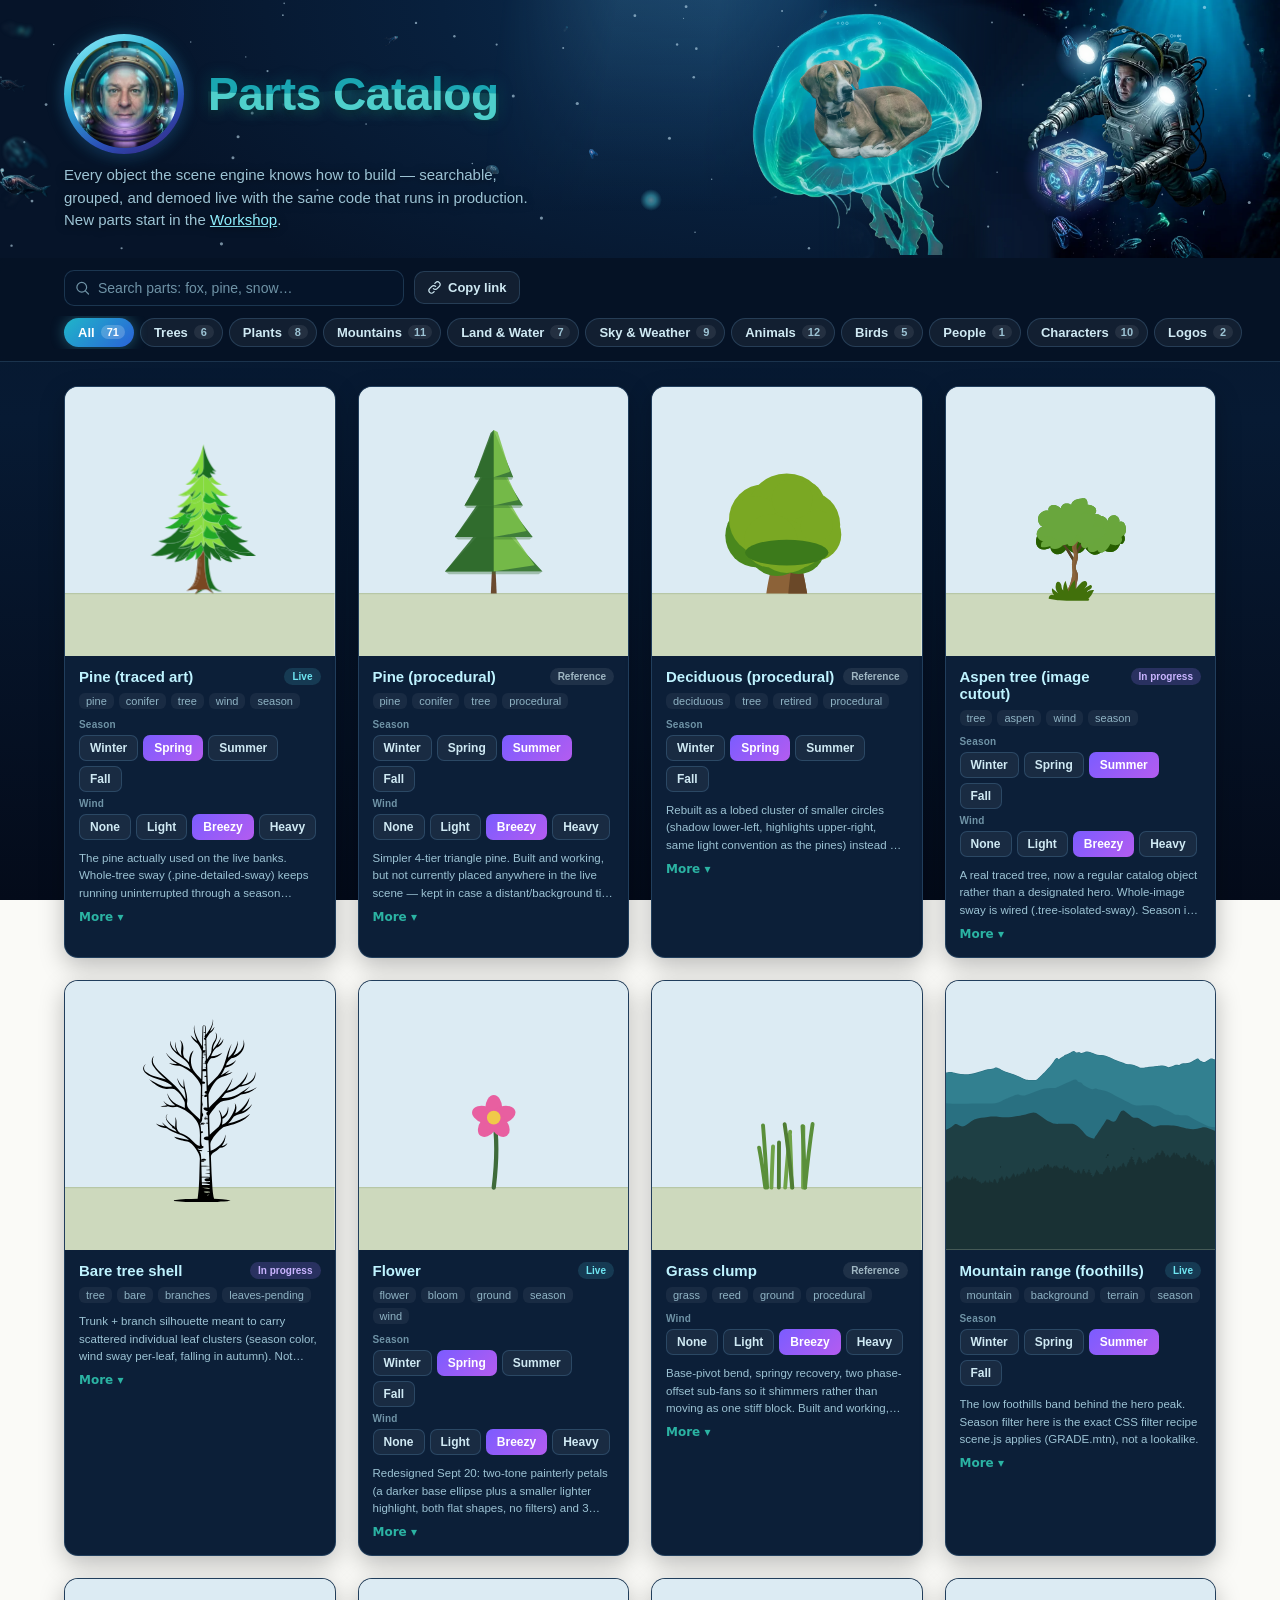
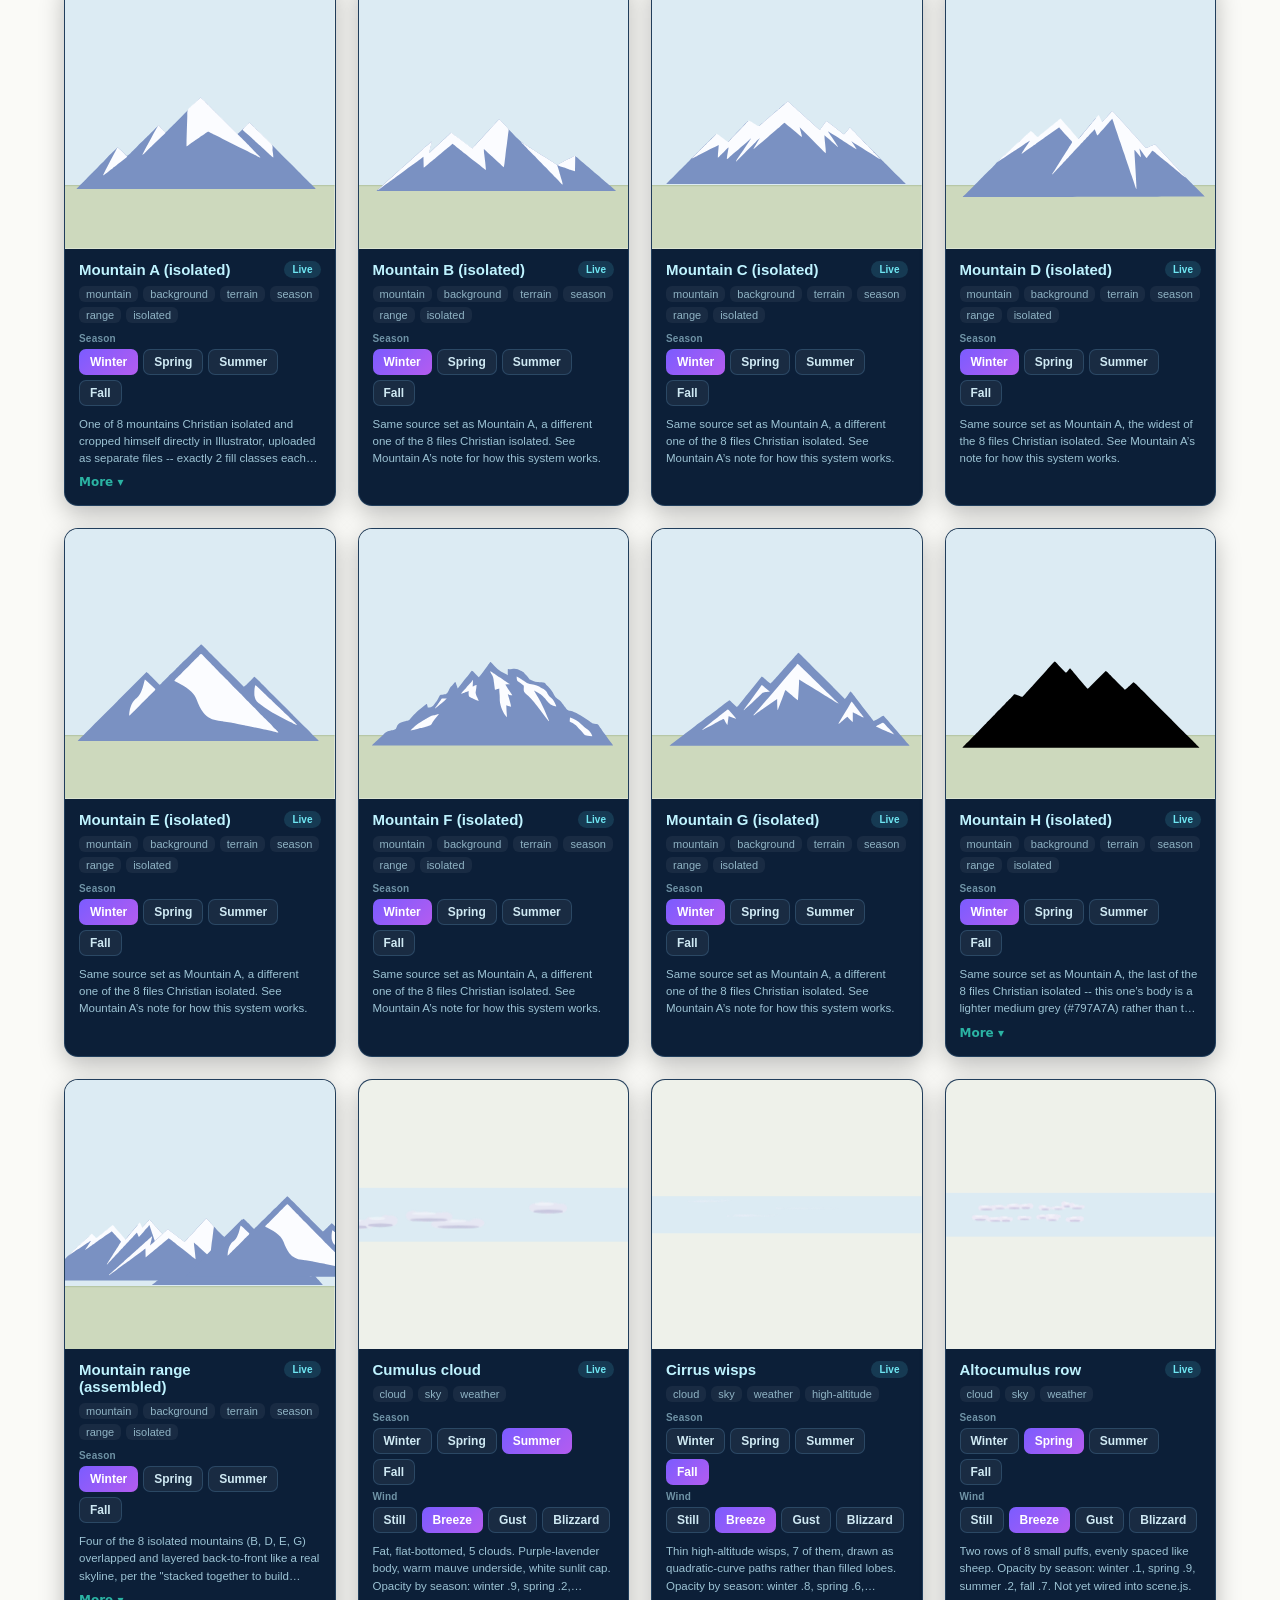
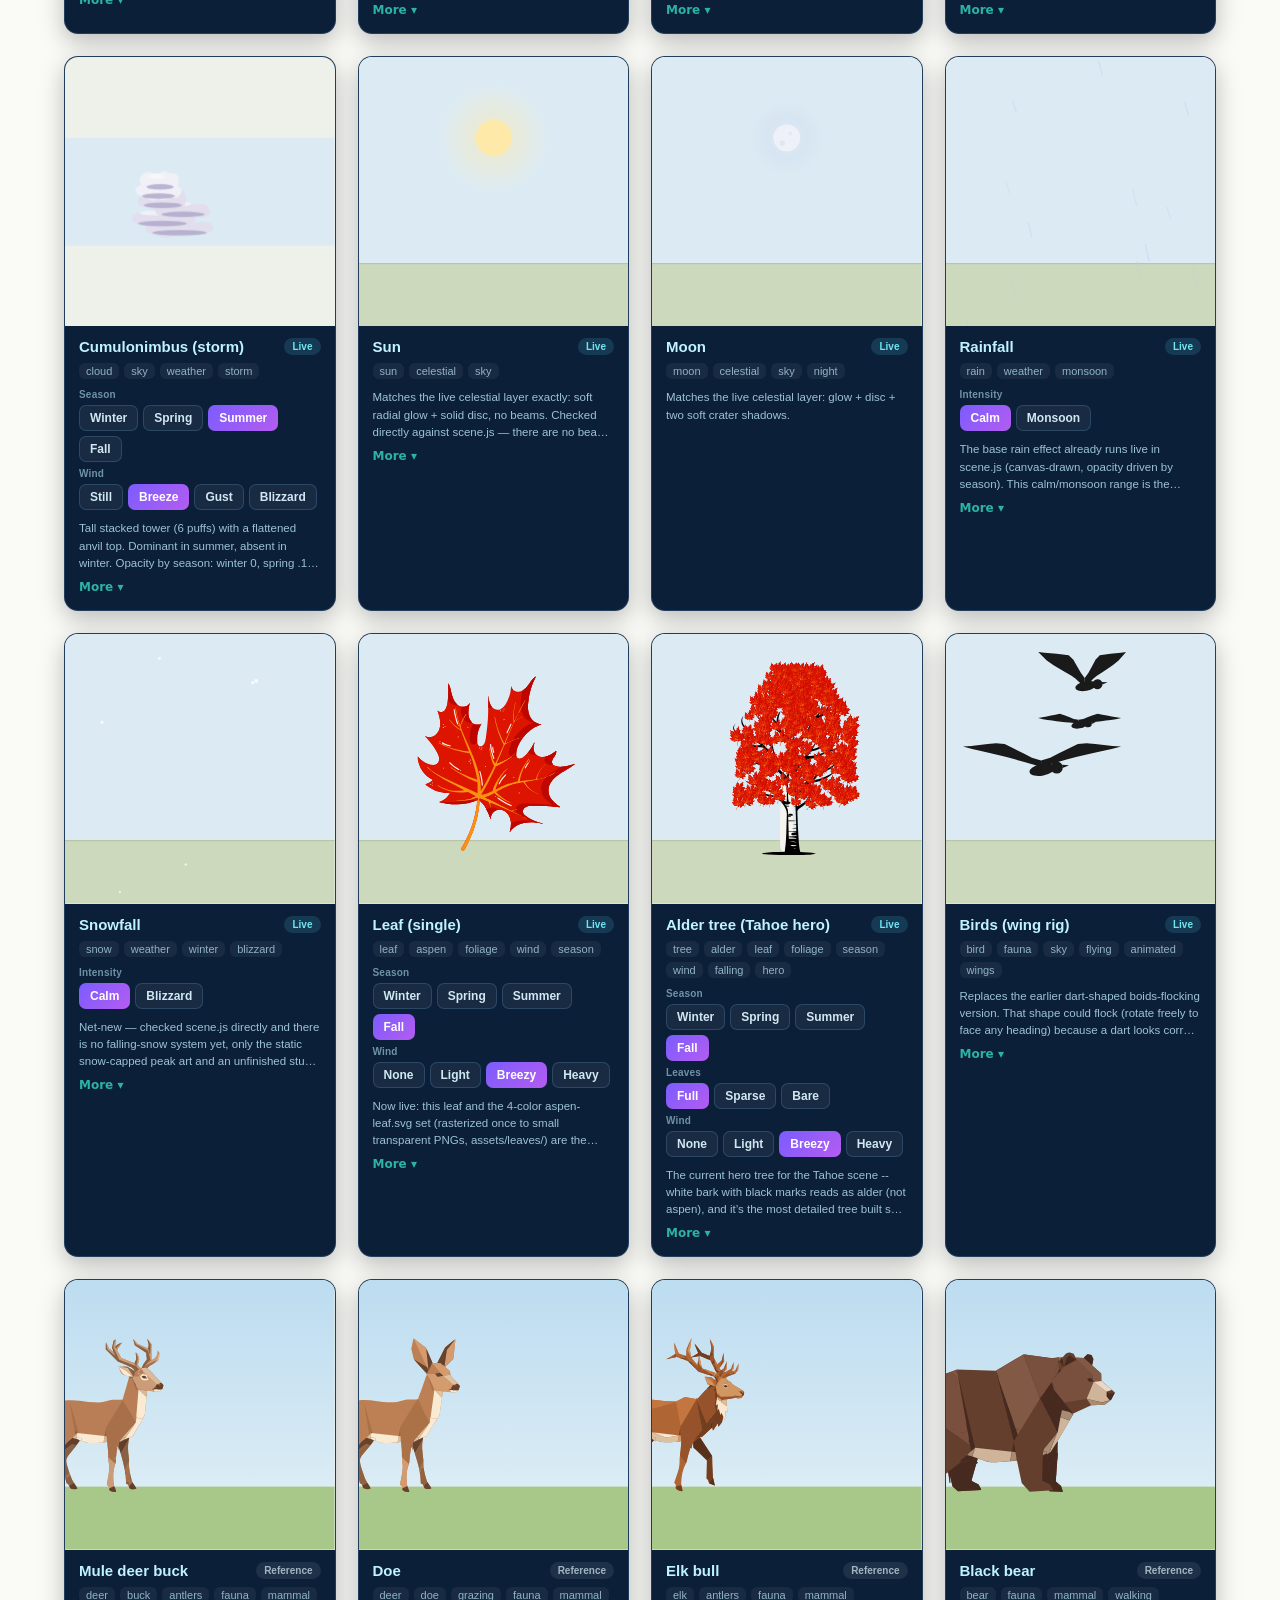
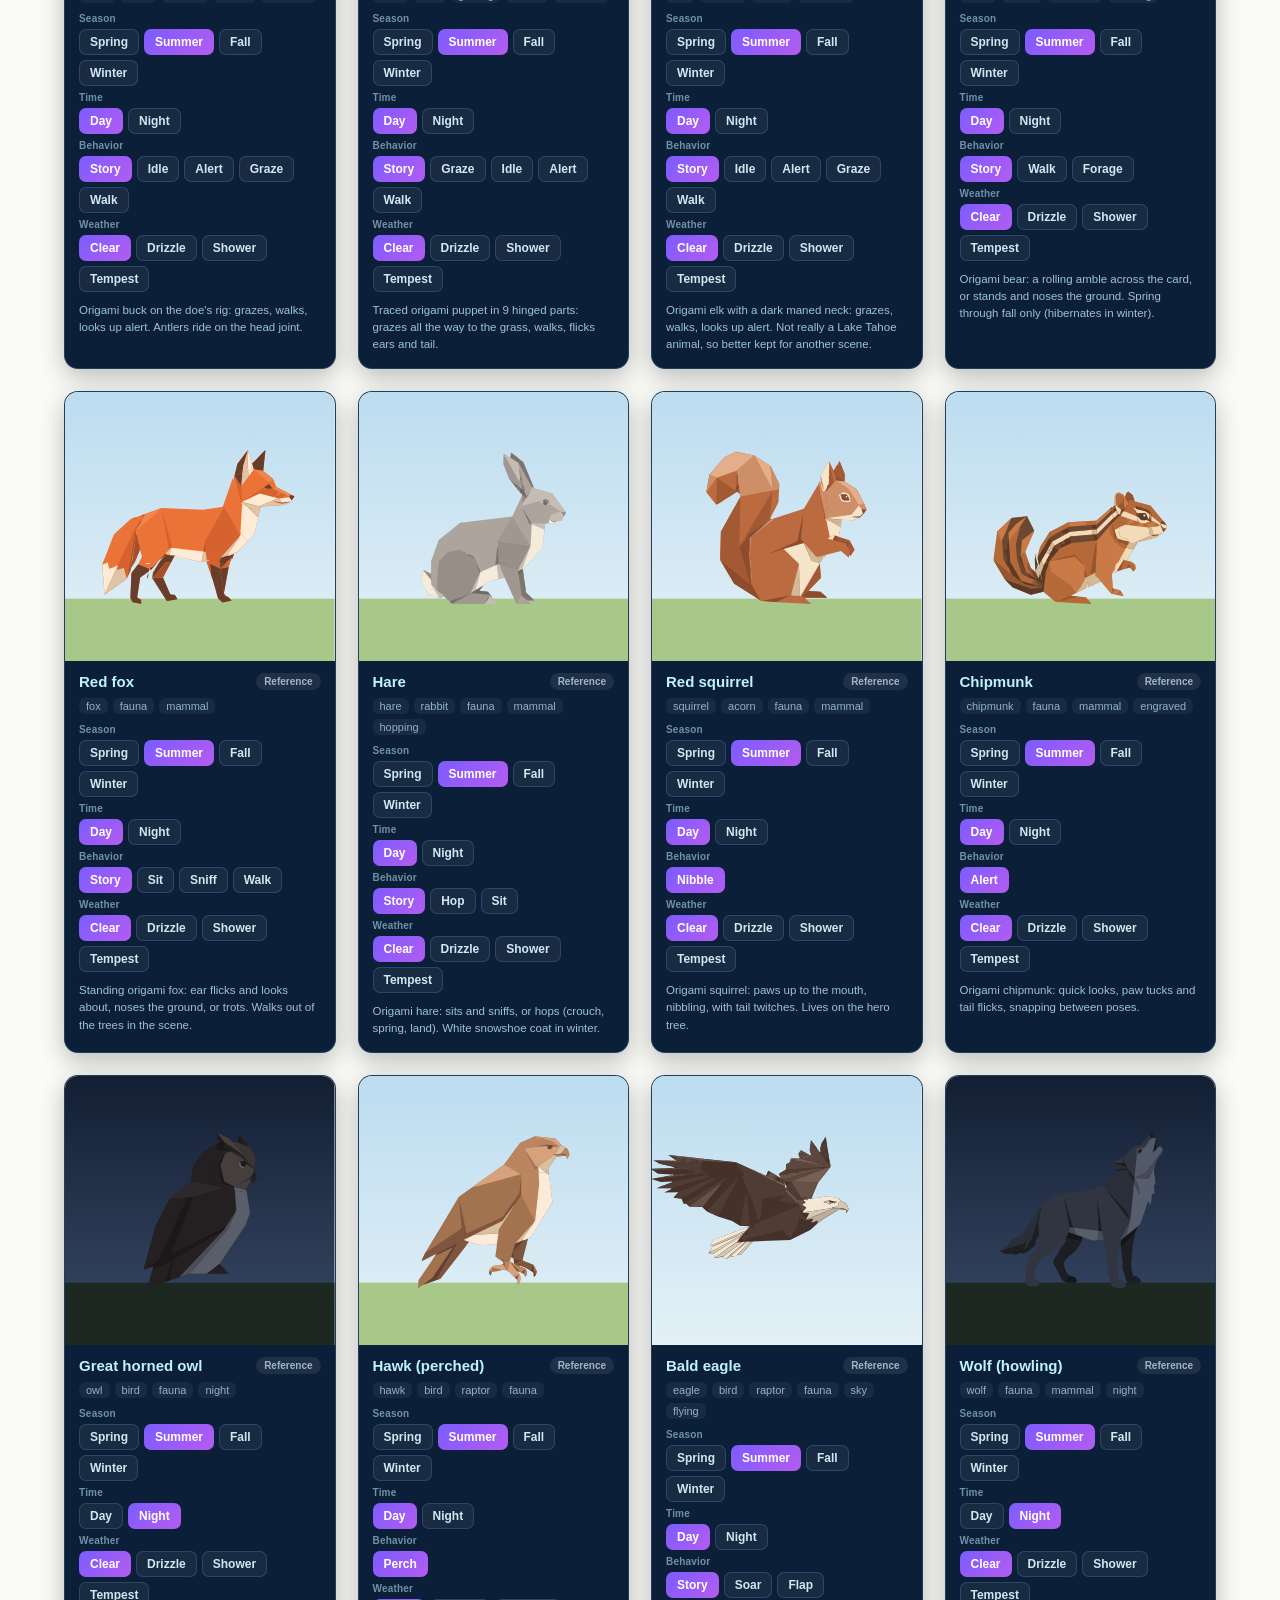
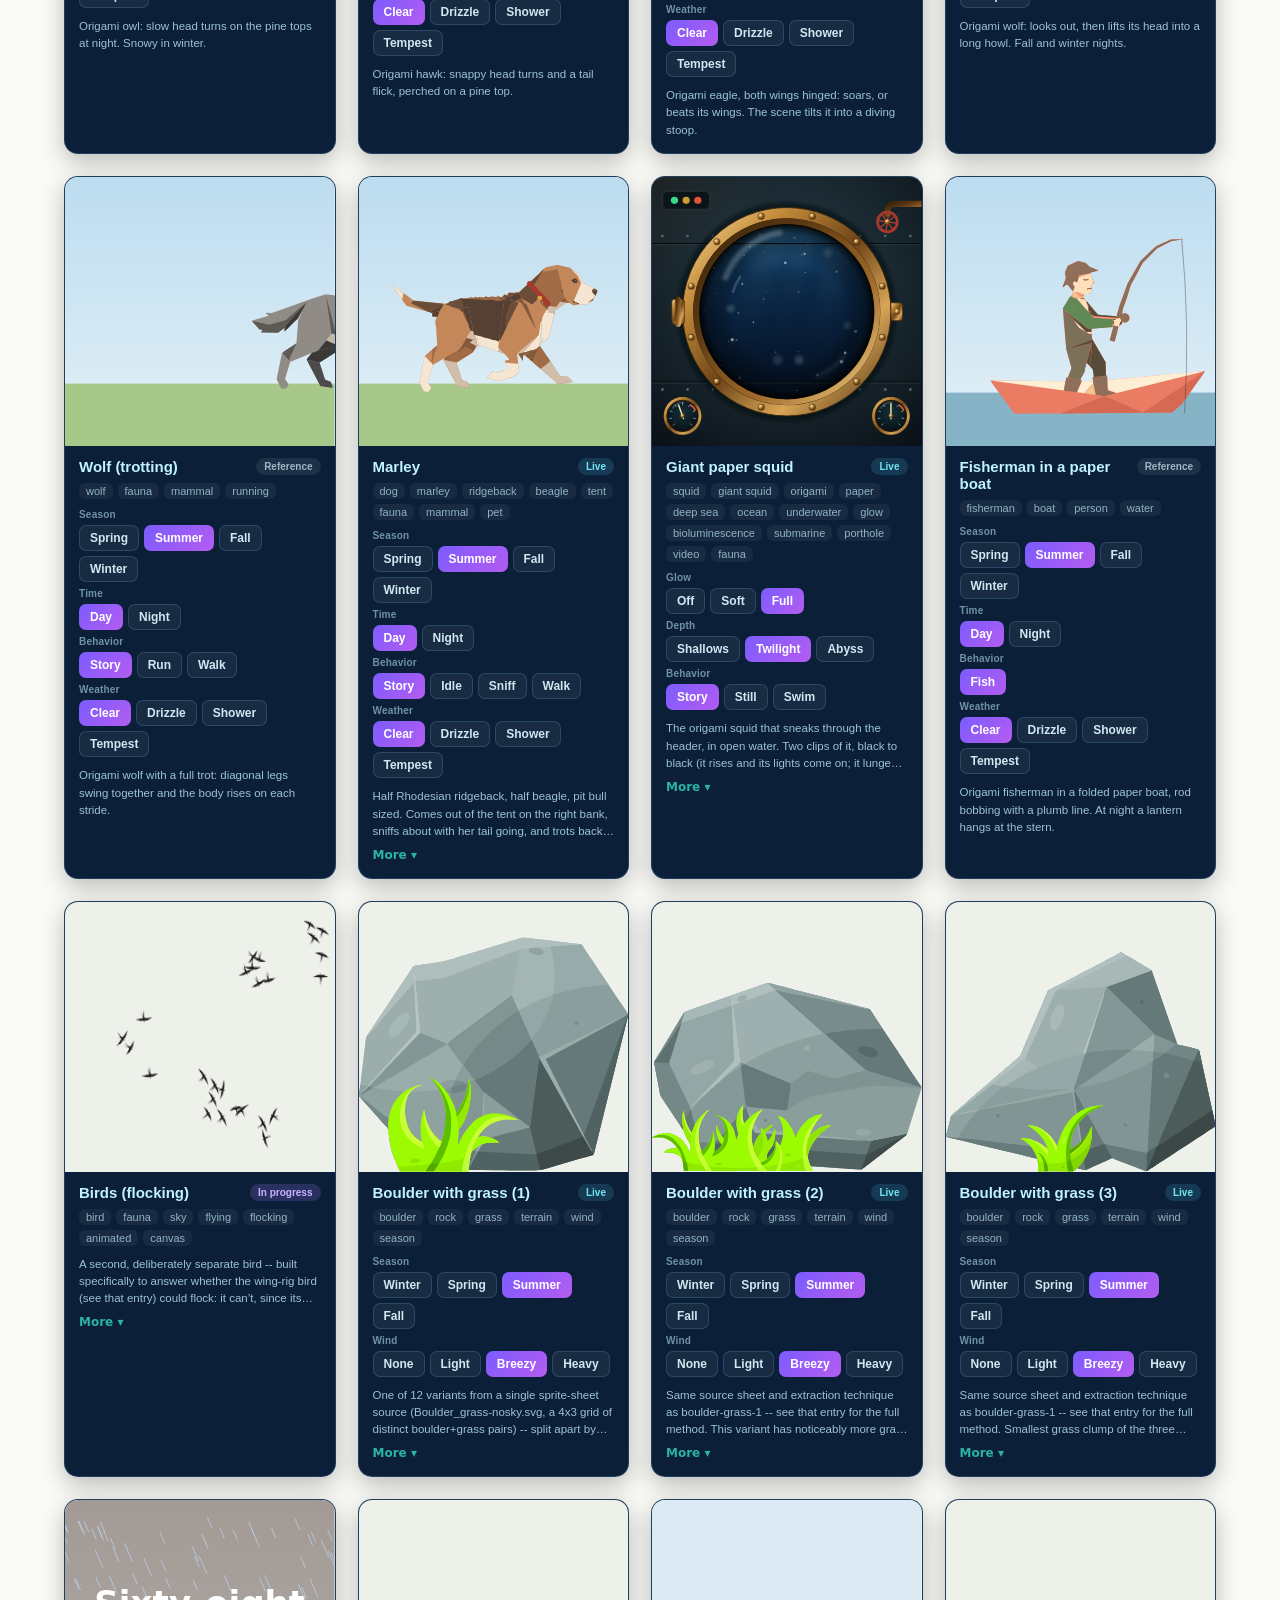
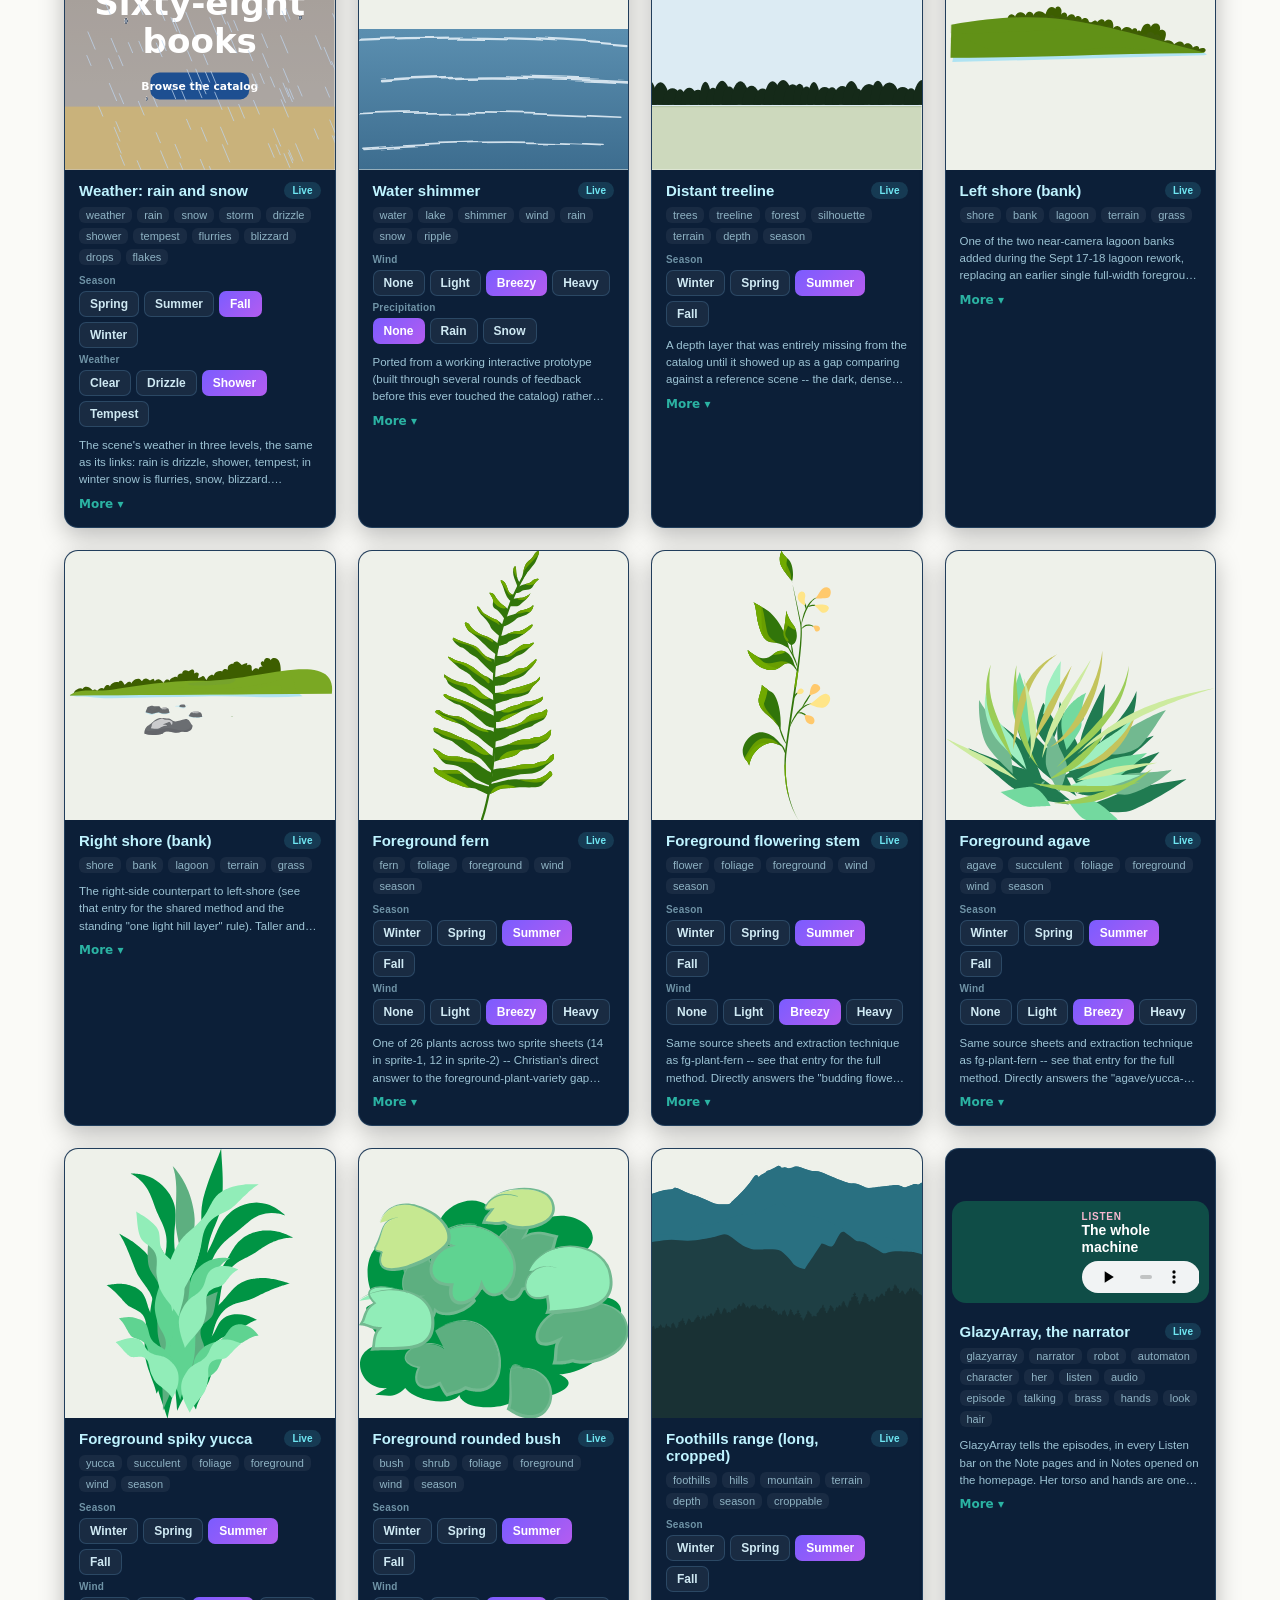
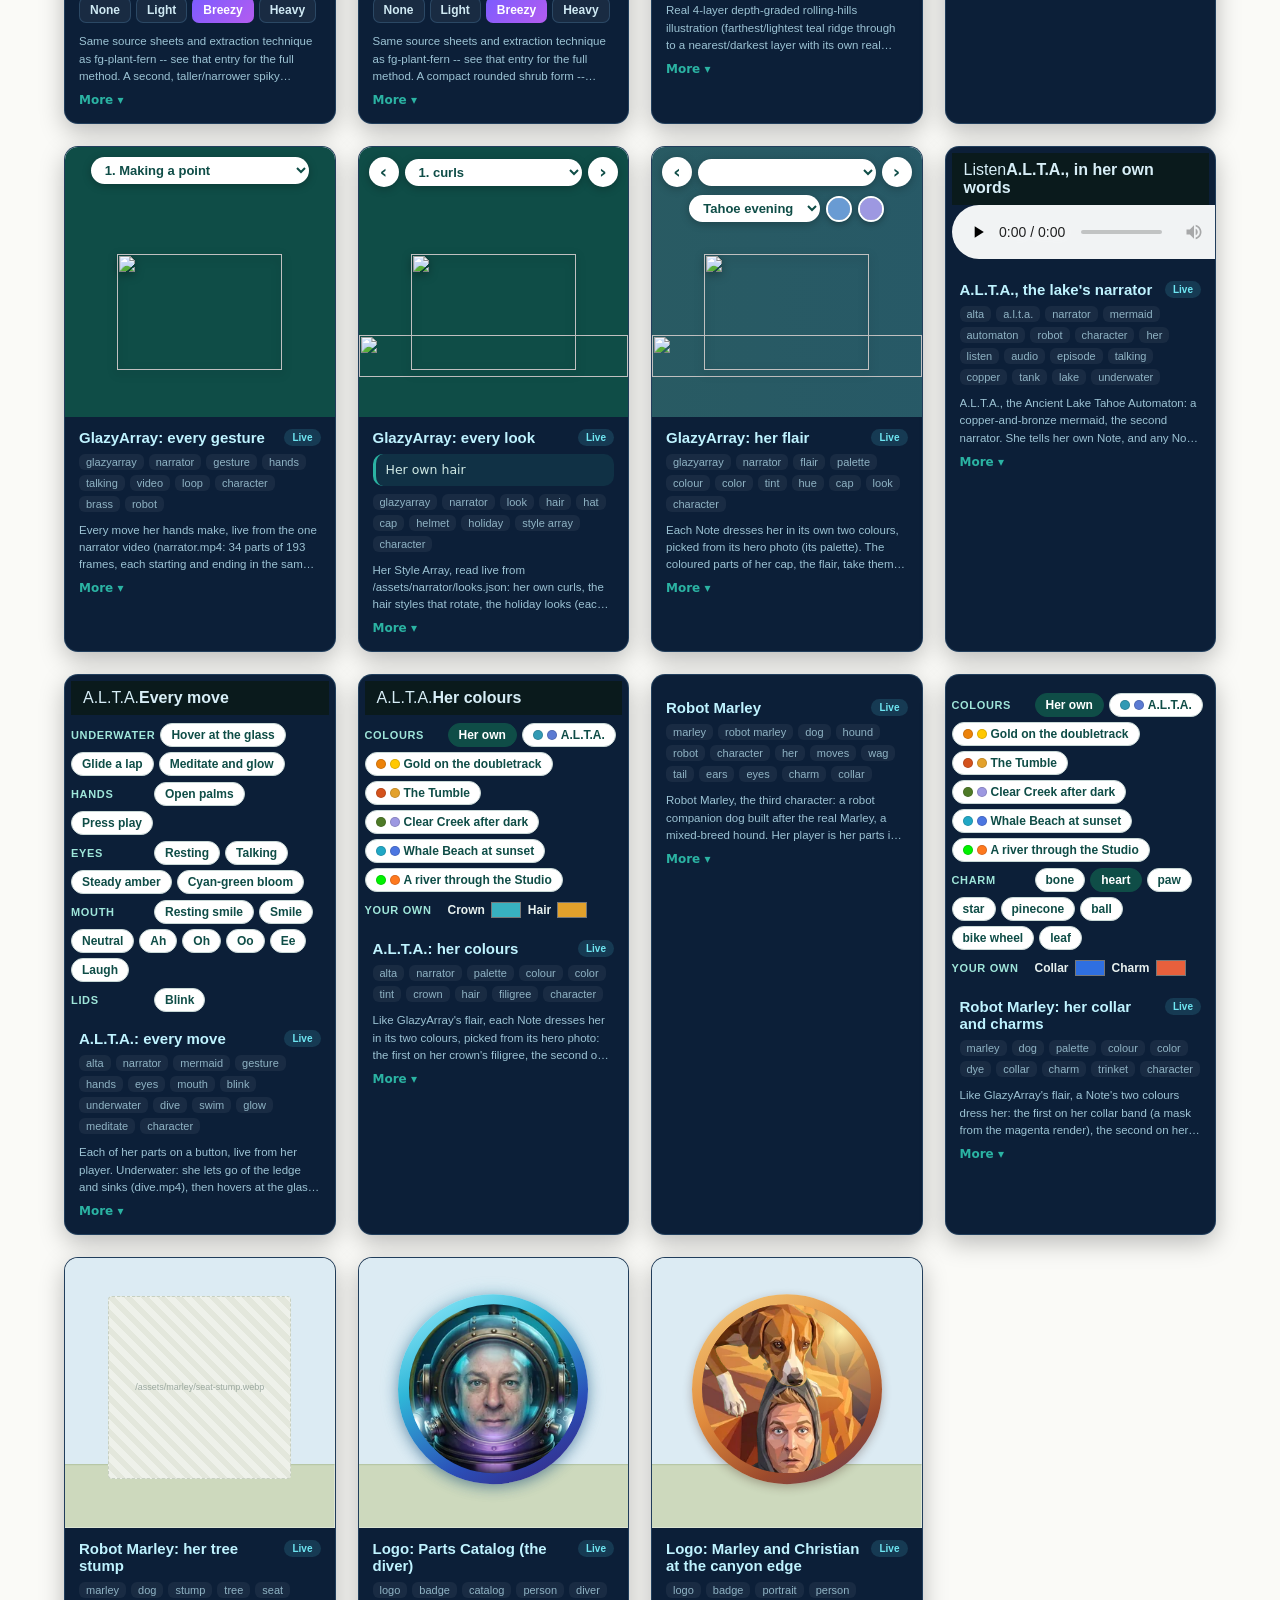
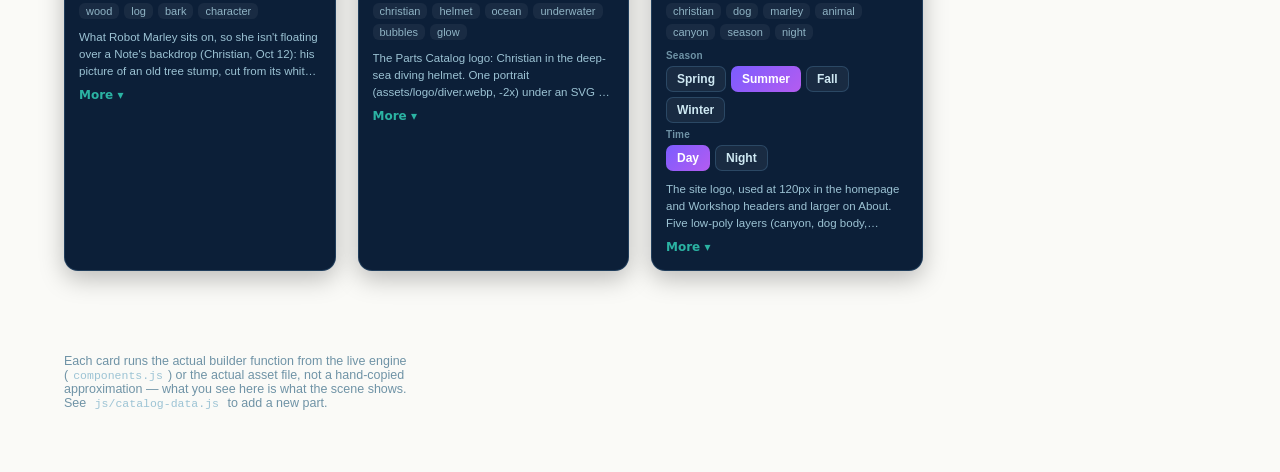
==== commit f4324b0d: "Load Robot Marley v9: a line between her sets of buttons, and they wait while she acts Her player is" ====
--- a/index.html
+++ b/index.html
@@ -97,7 +97,7 @@
 <script src="/js/narrator.js?v=45" defer></script>
 <link rel="stylesheet" href="/css/alta.css?v=10">
 <script src="/js/alta.js?v=15" defer></script>
-<link rel="stylesheet" href="/css/marley.css?v=6">
-<script src="/js/marley.js?v=8" defer></script>
+<link rel="stylesheet" href="/css/marley.css?v=7">
+<script src="/js/marley.js?v=9" defer></script>
 </body>
 </html>
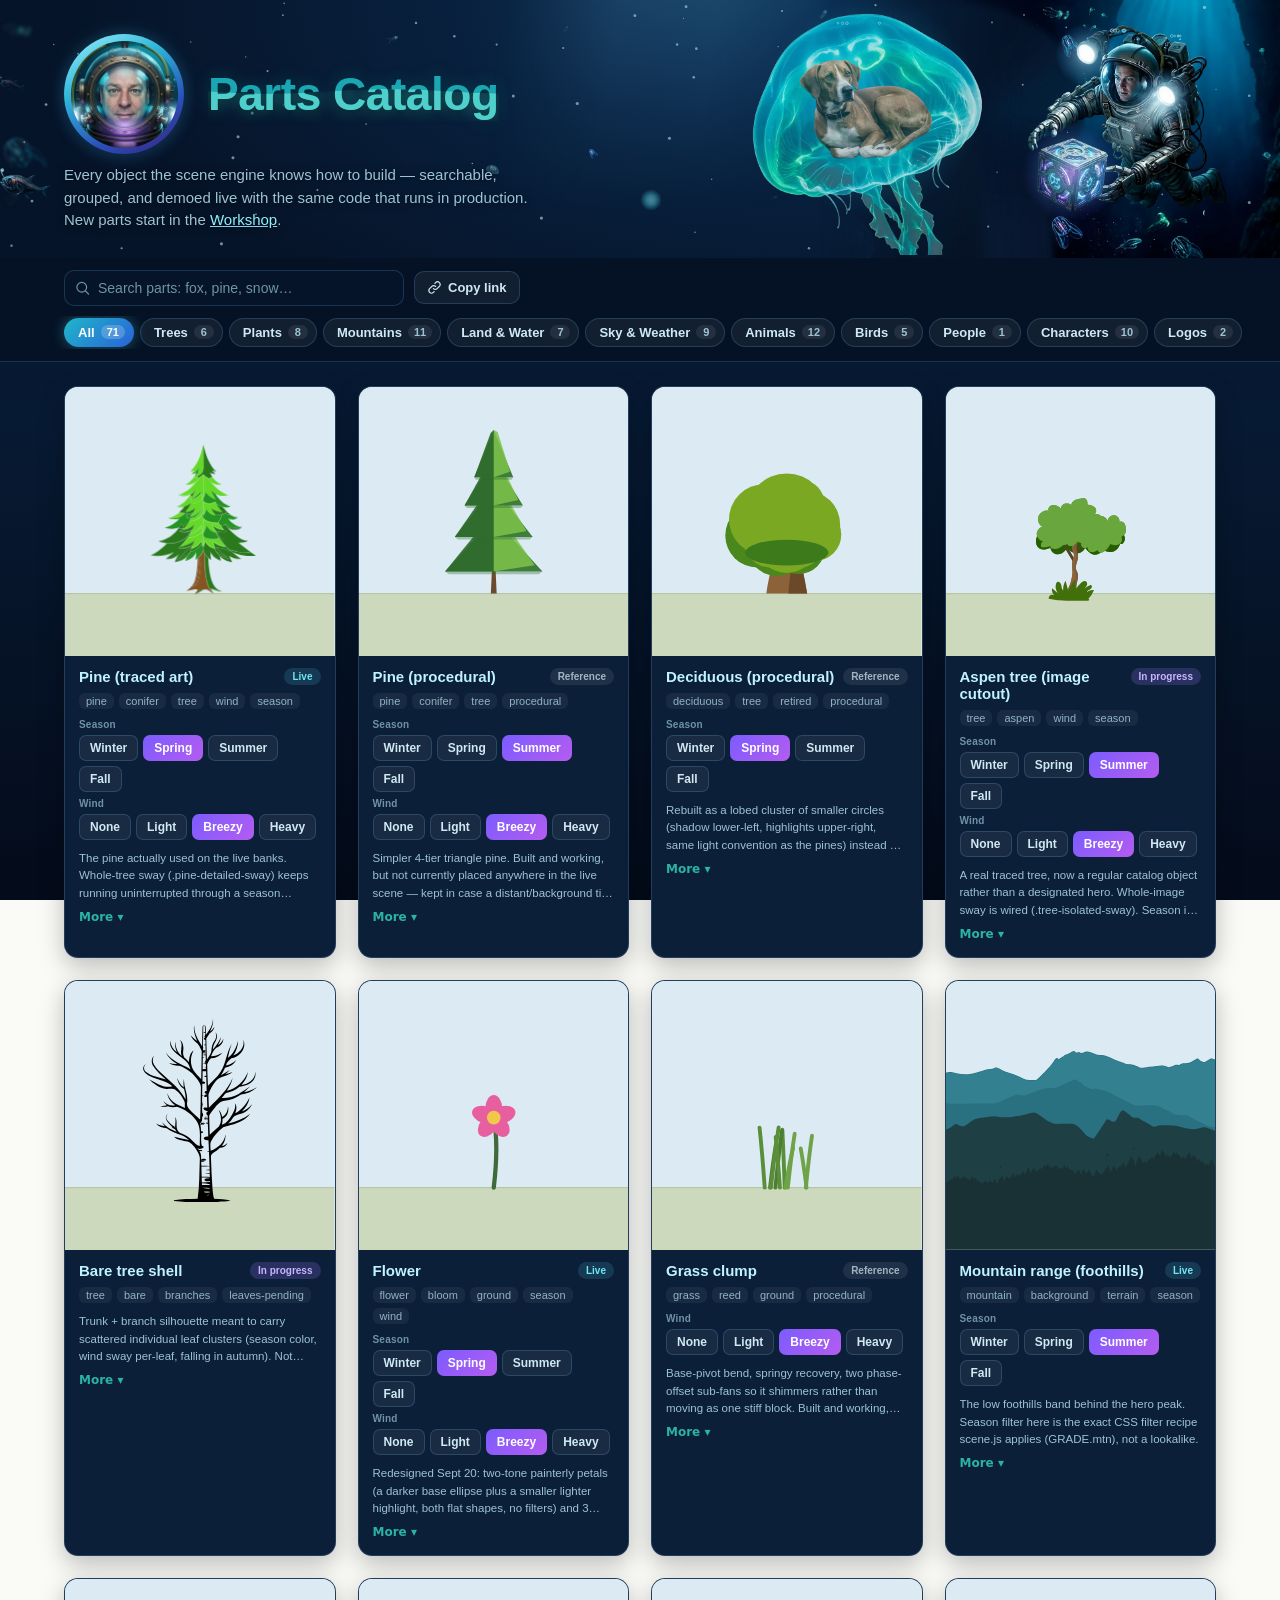
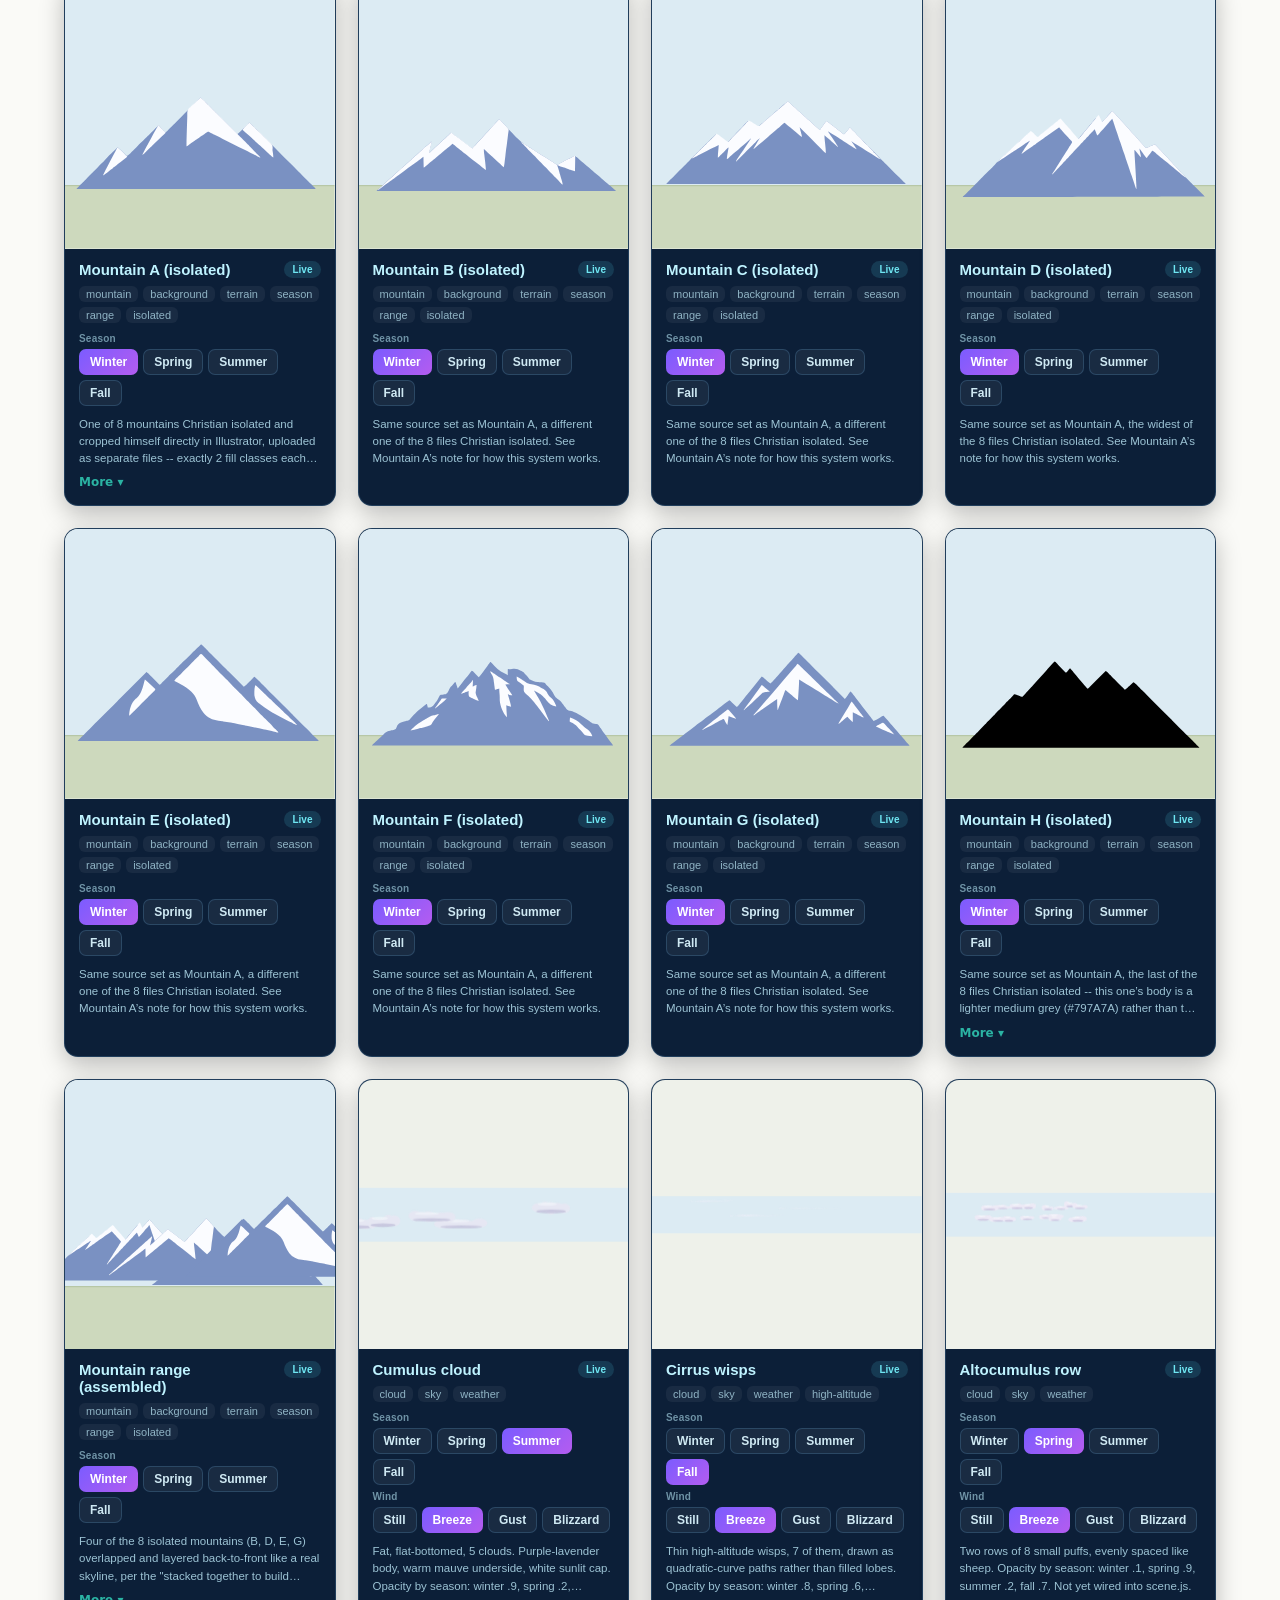
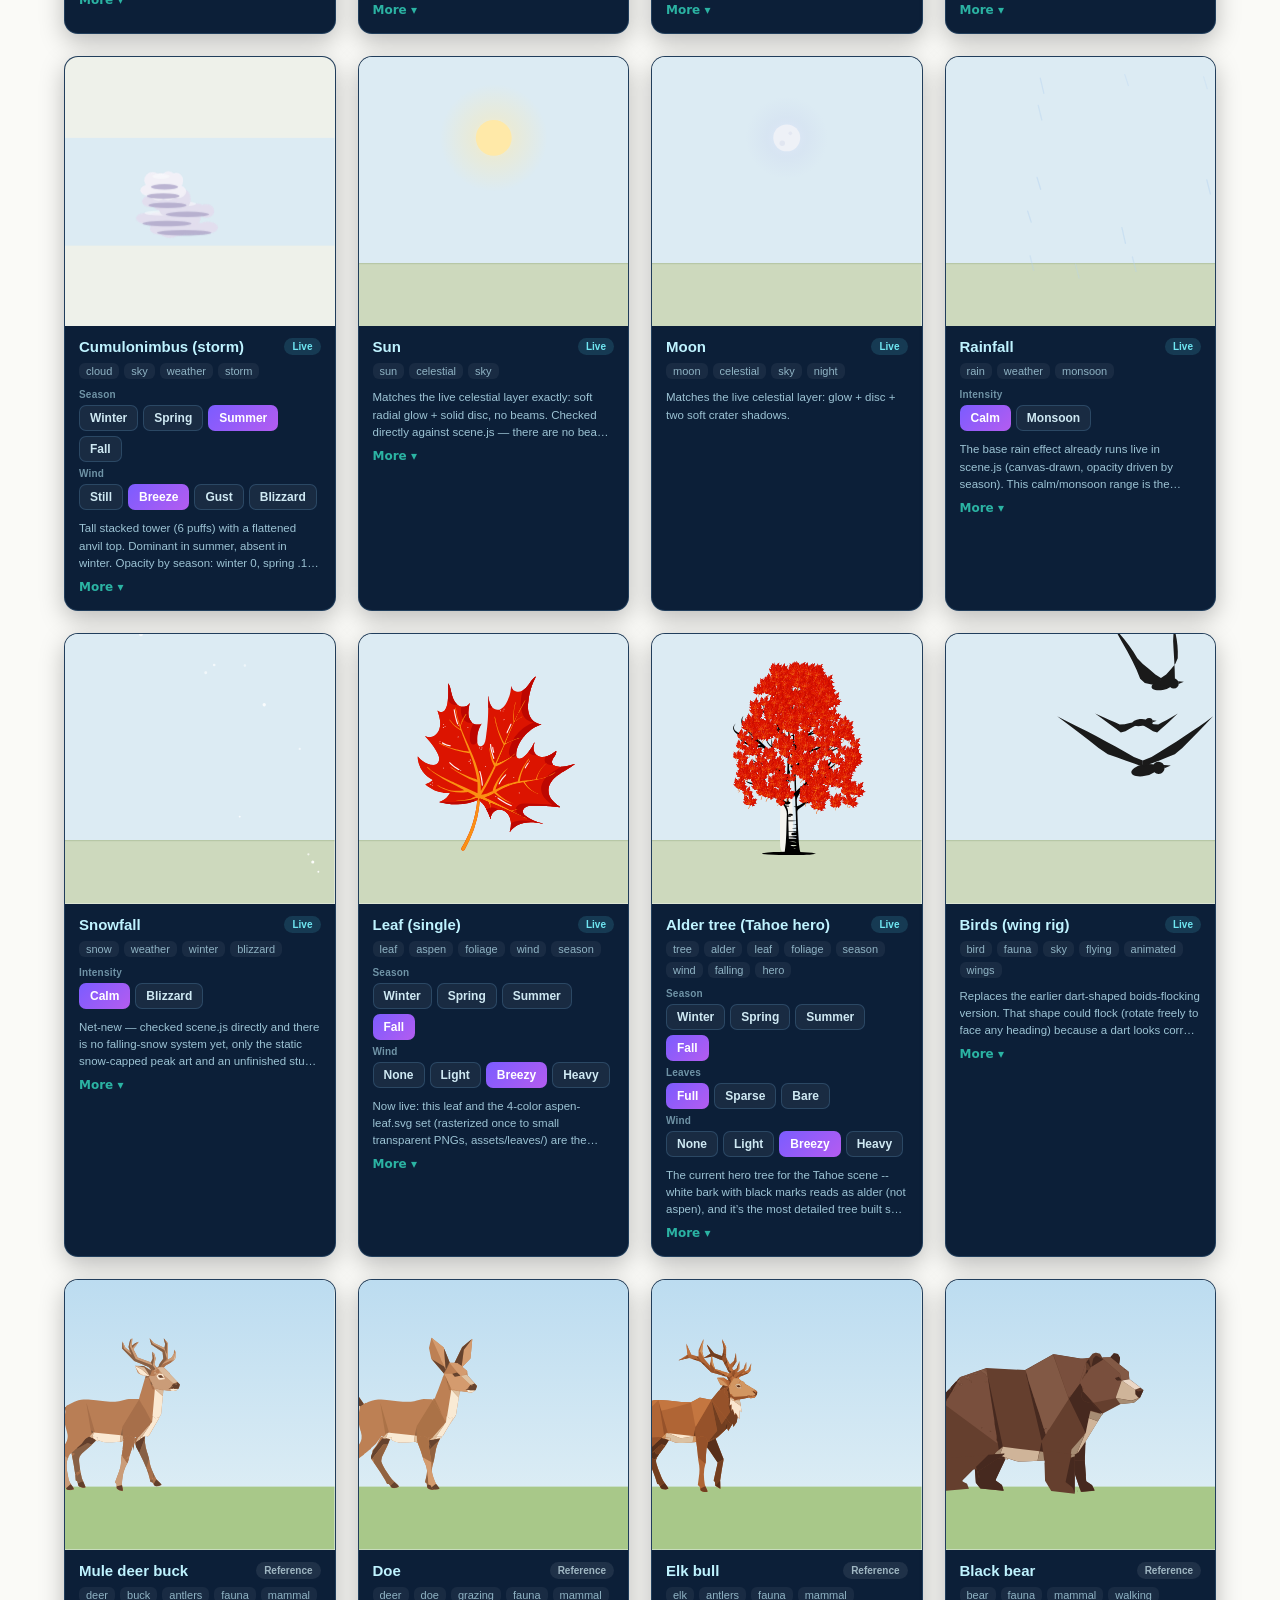
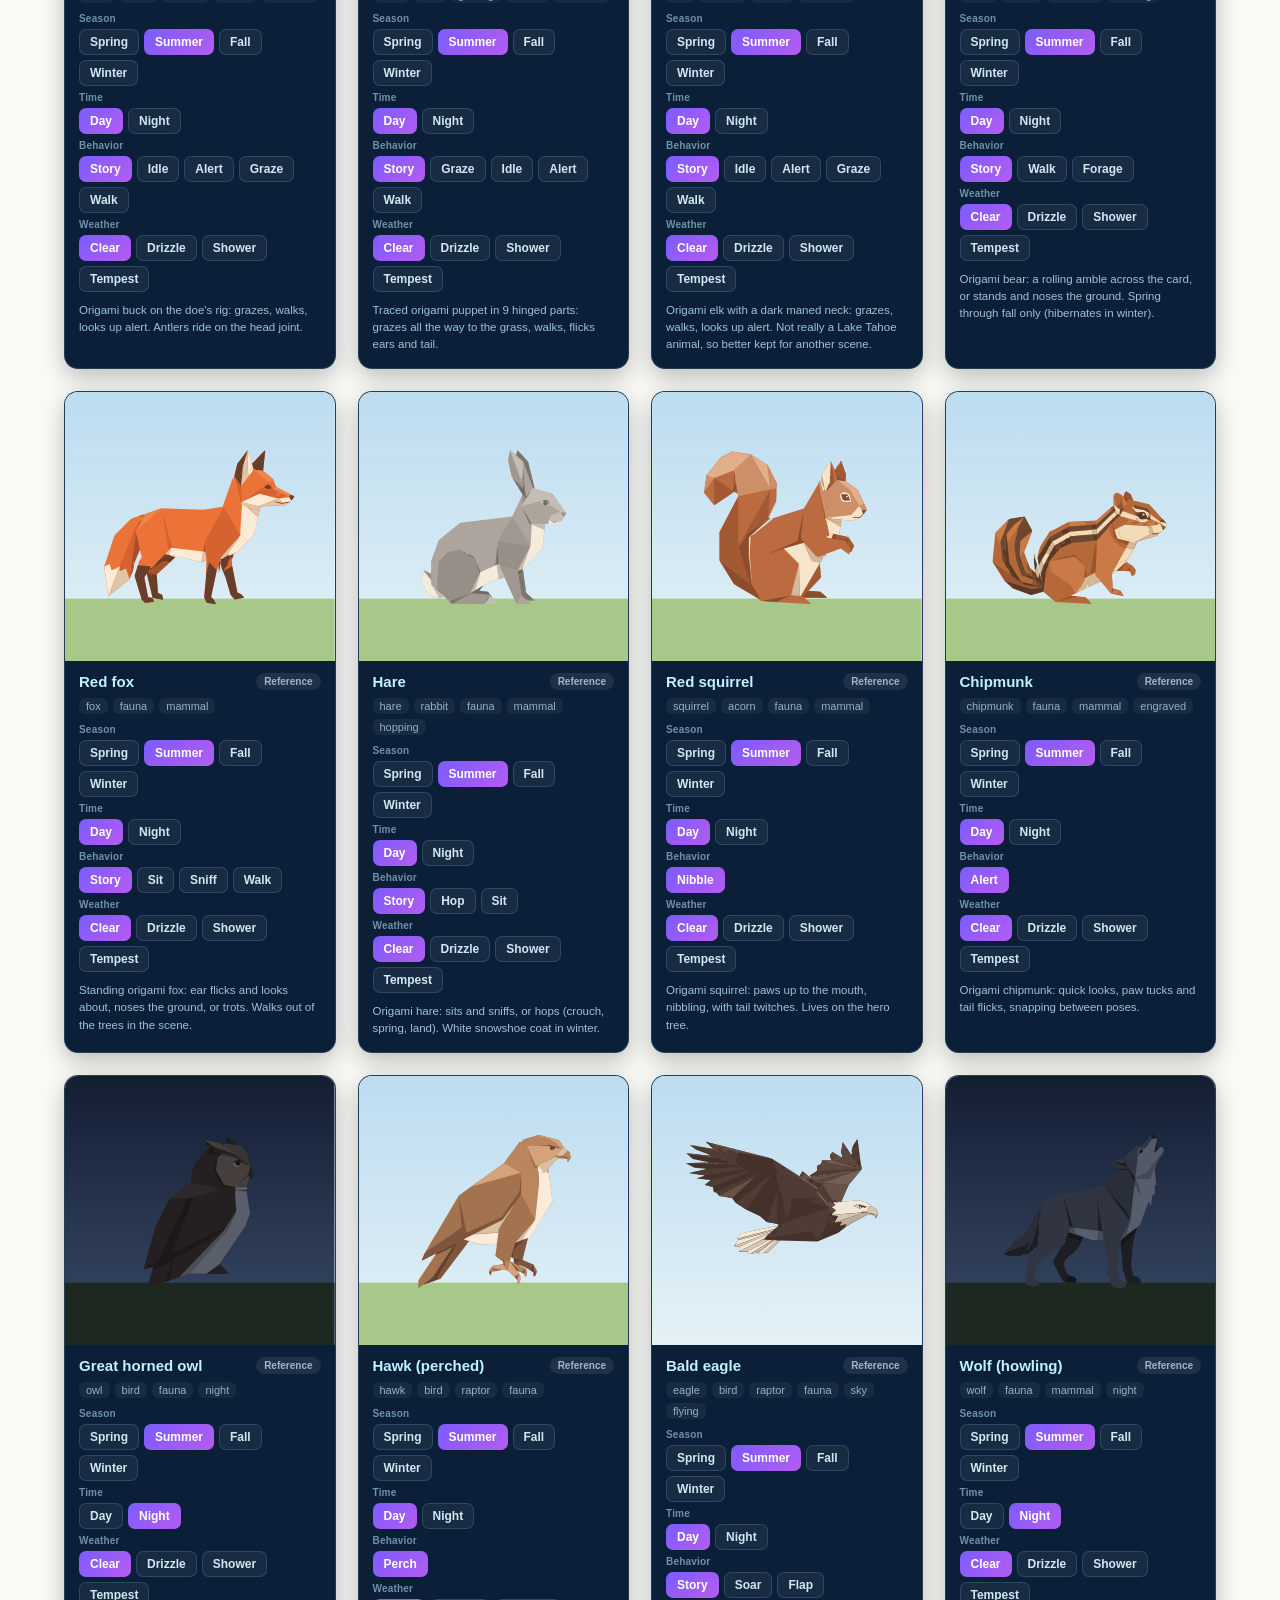
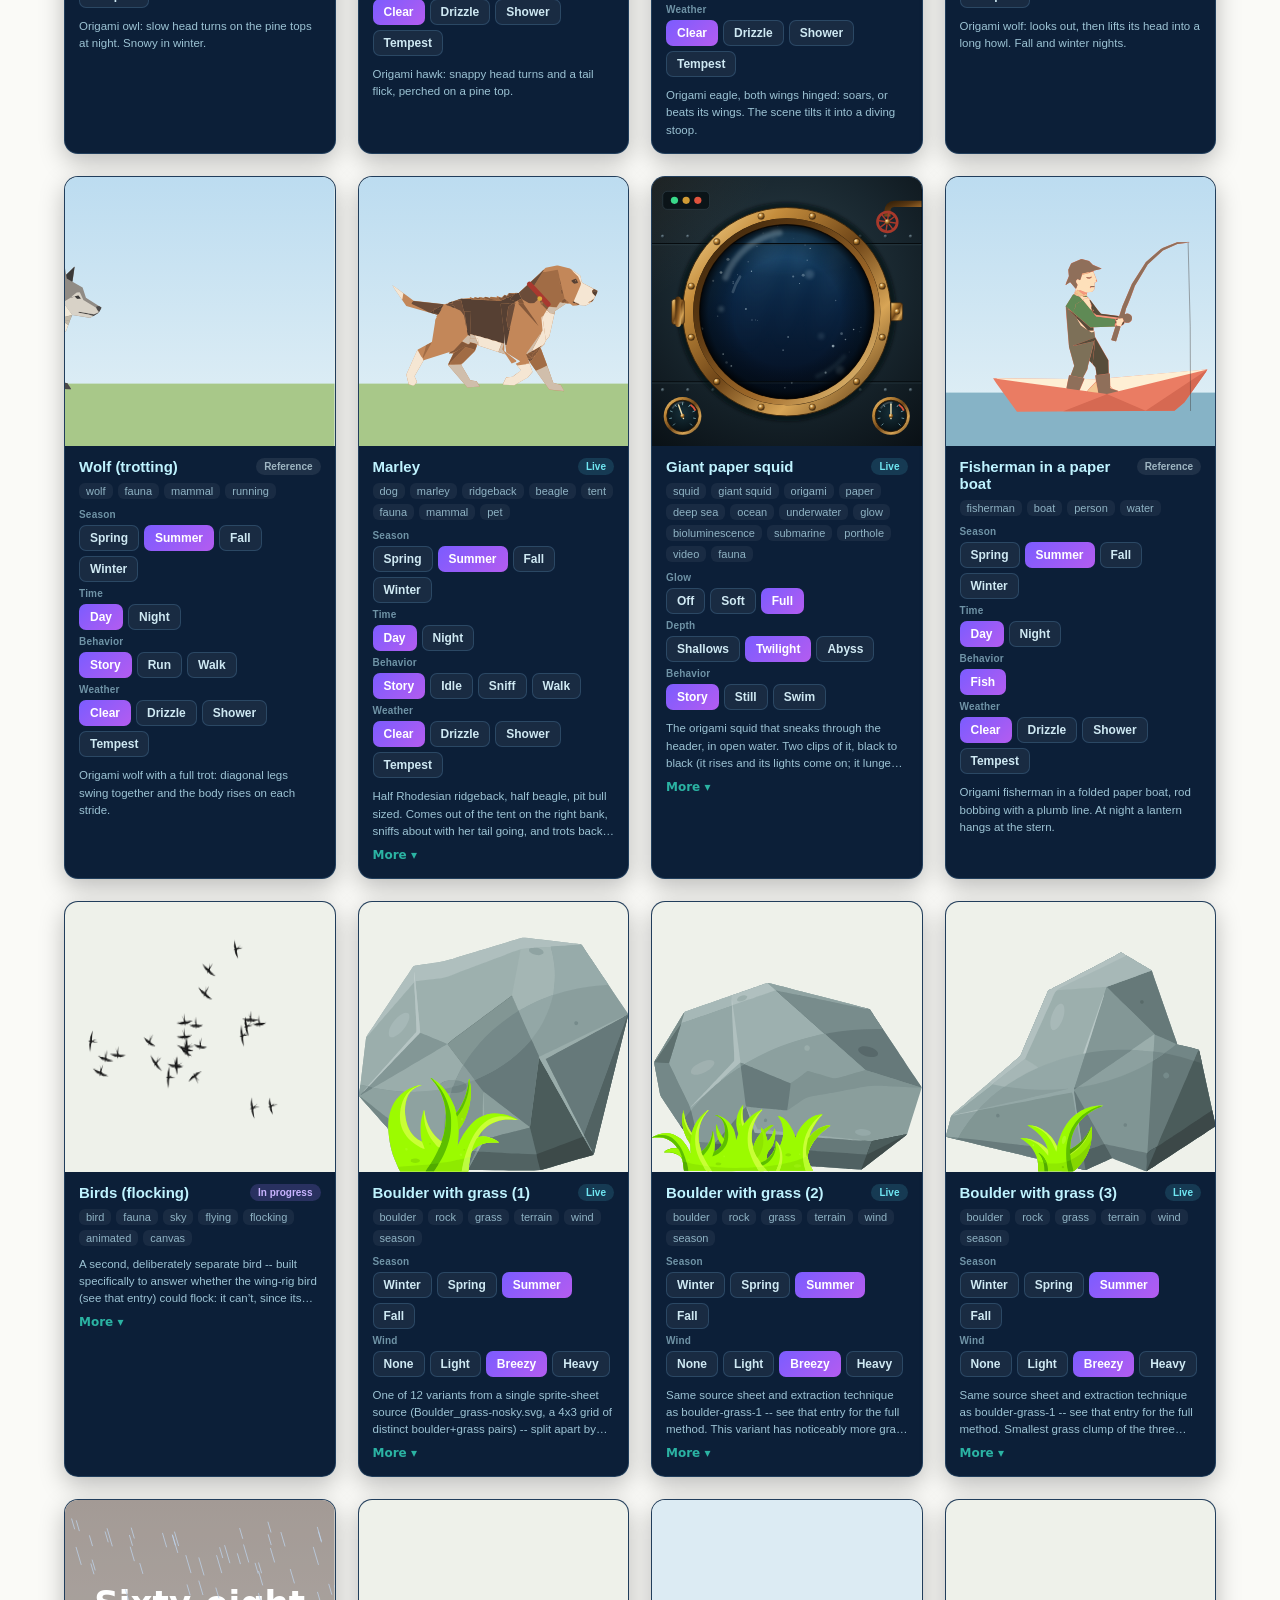
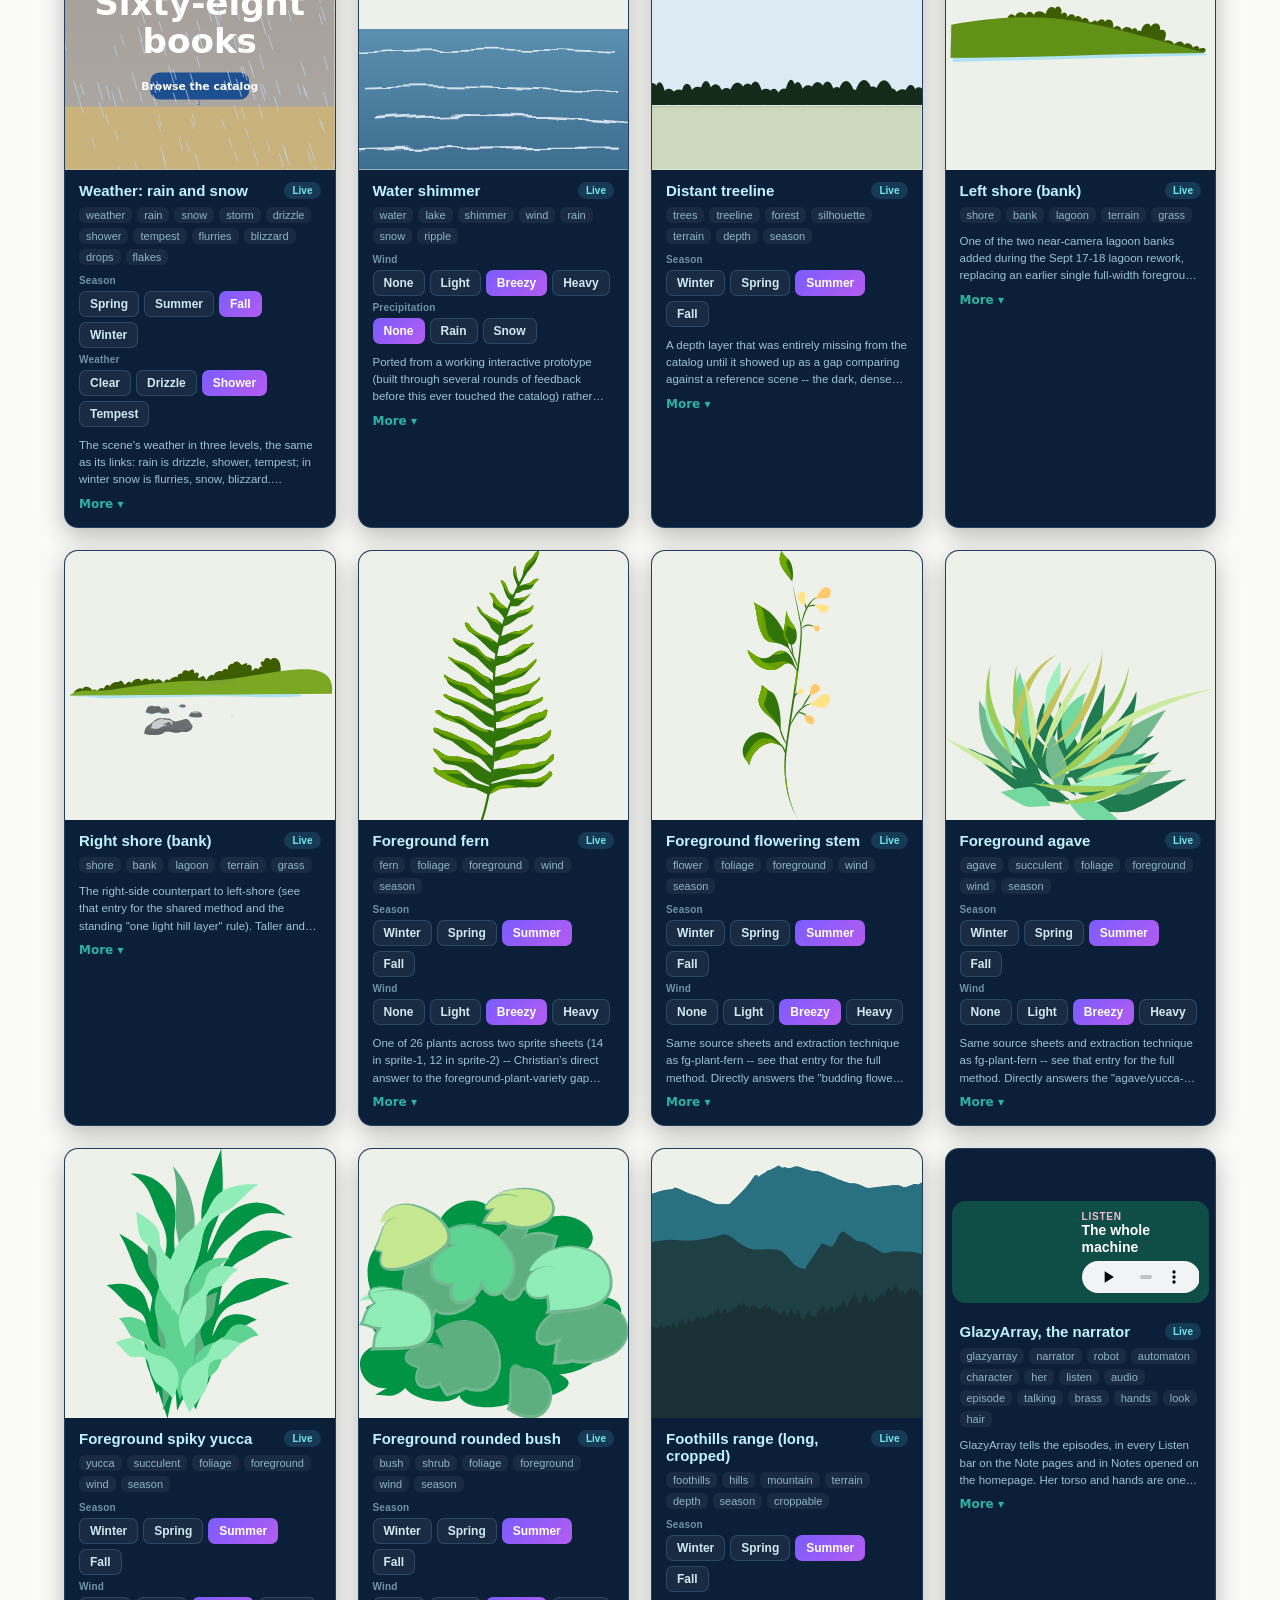
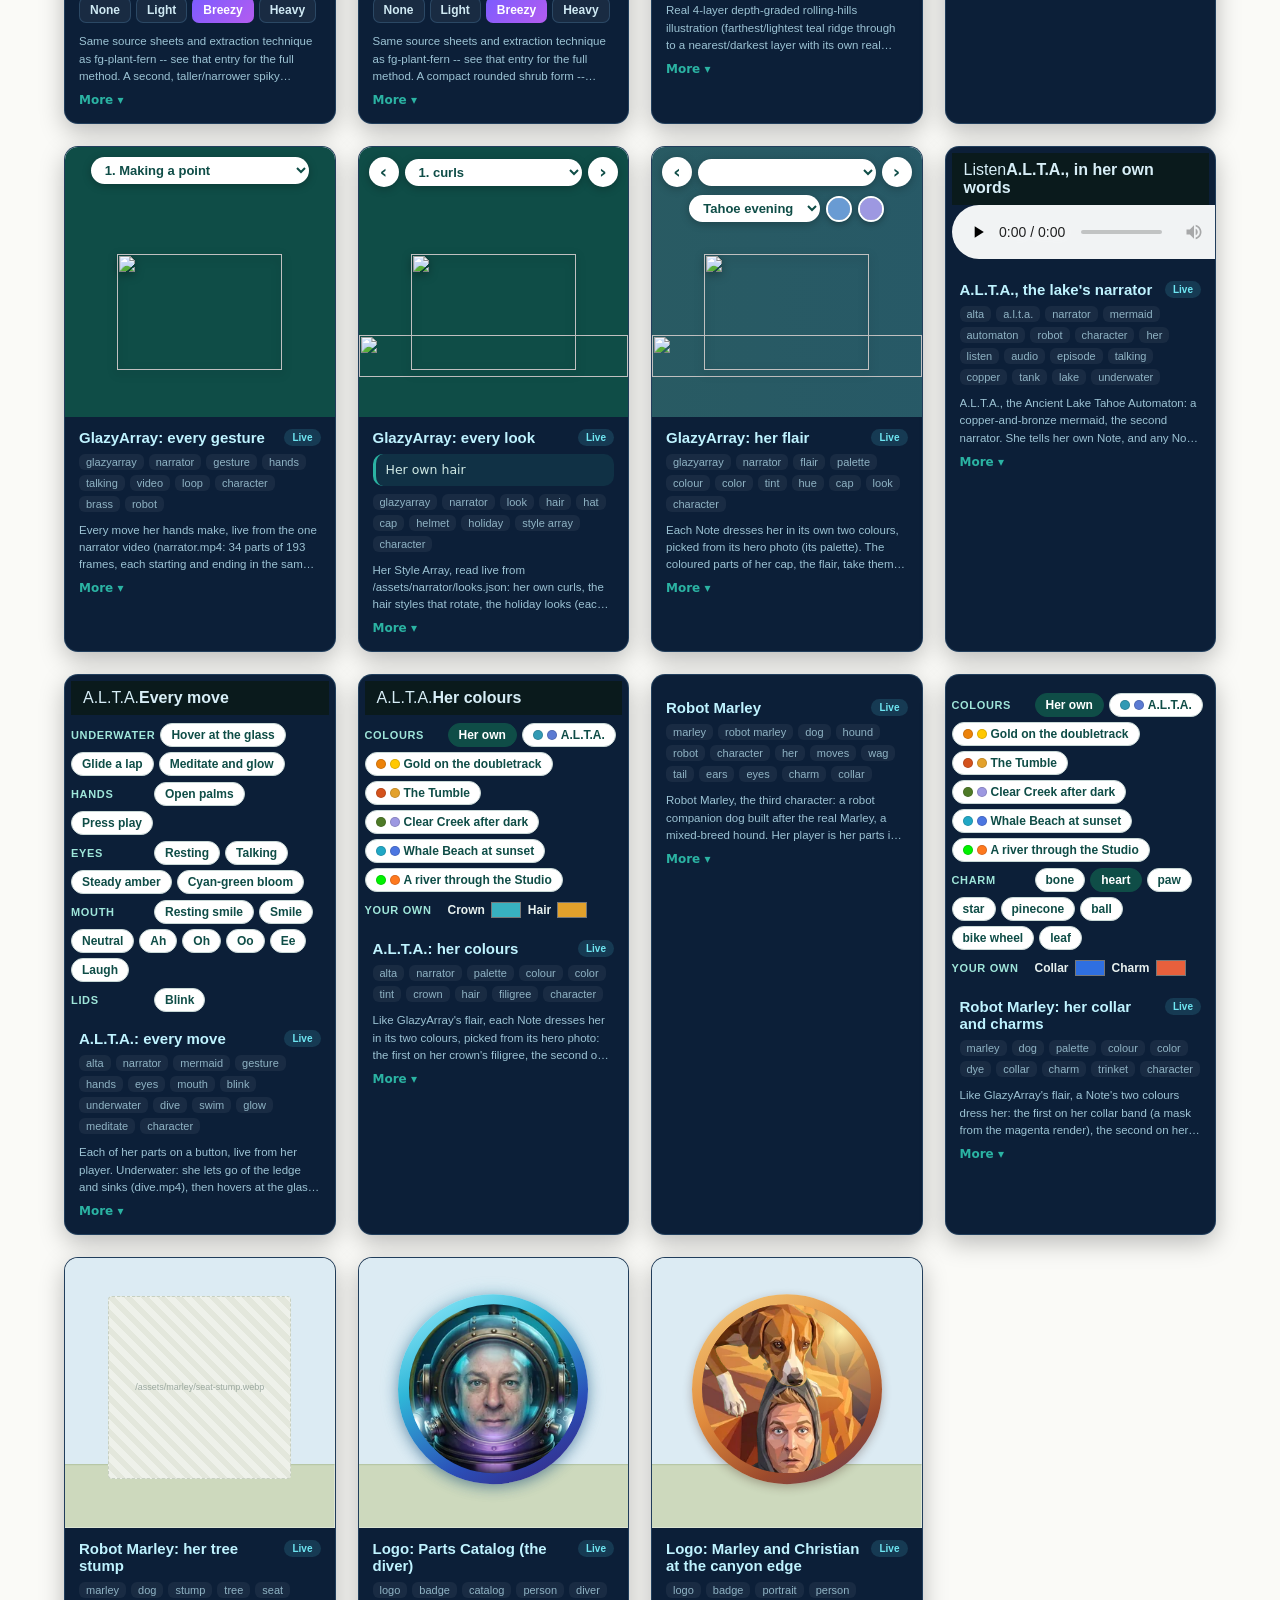
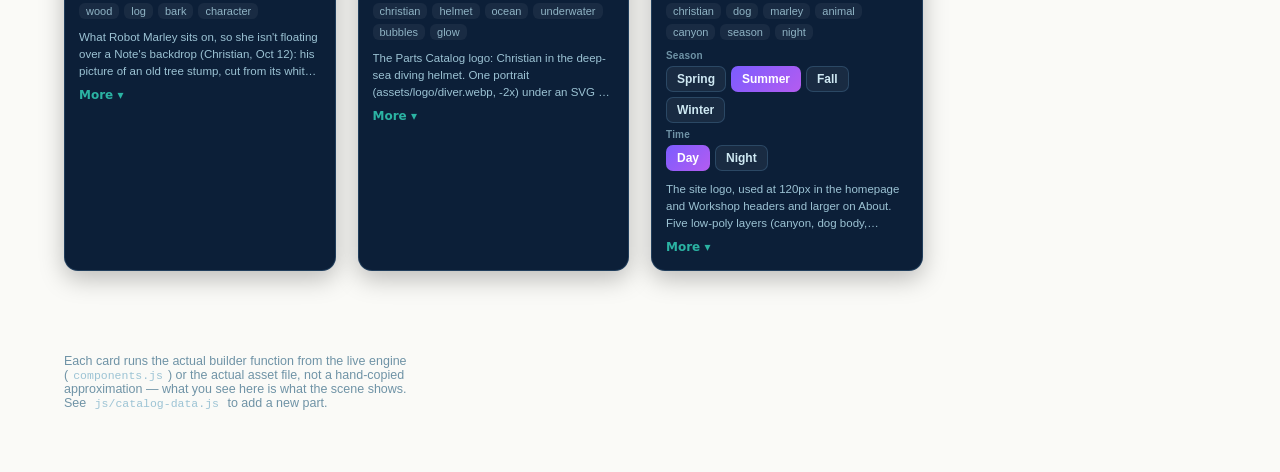
==== commit d31c34ff: "Load Robot Marley v10: her holiday looks, and a line about them on her card Co-Authored-By: Claude O" ====
--- a/index.html
+++ b/index.html
@@ -97,7 +97,7 @@
 <script src="/js/narrator.js?v=45" defer></script>
 <link rel="stylesheet" href="/css/alta.css?v=10">
 <script src="/js/alta.js?v=15" defer></script>
-<link rel="stylesheet" href="/css/marley.css?v=7">
-<script src="/js/marley.js?v=9" defer></script>
+<link rel="stylesheet" href="/css/marley.css?v=8">
+<script src="/js/marley.js?v=10" defer></script>
 </body>
 </html>
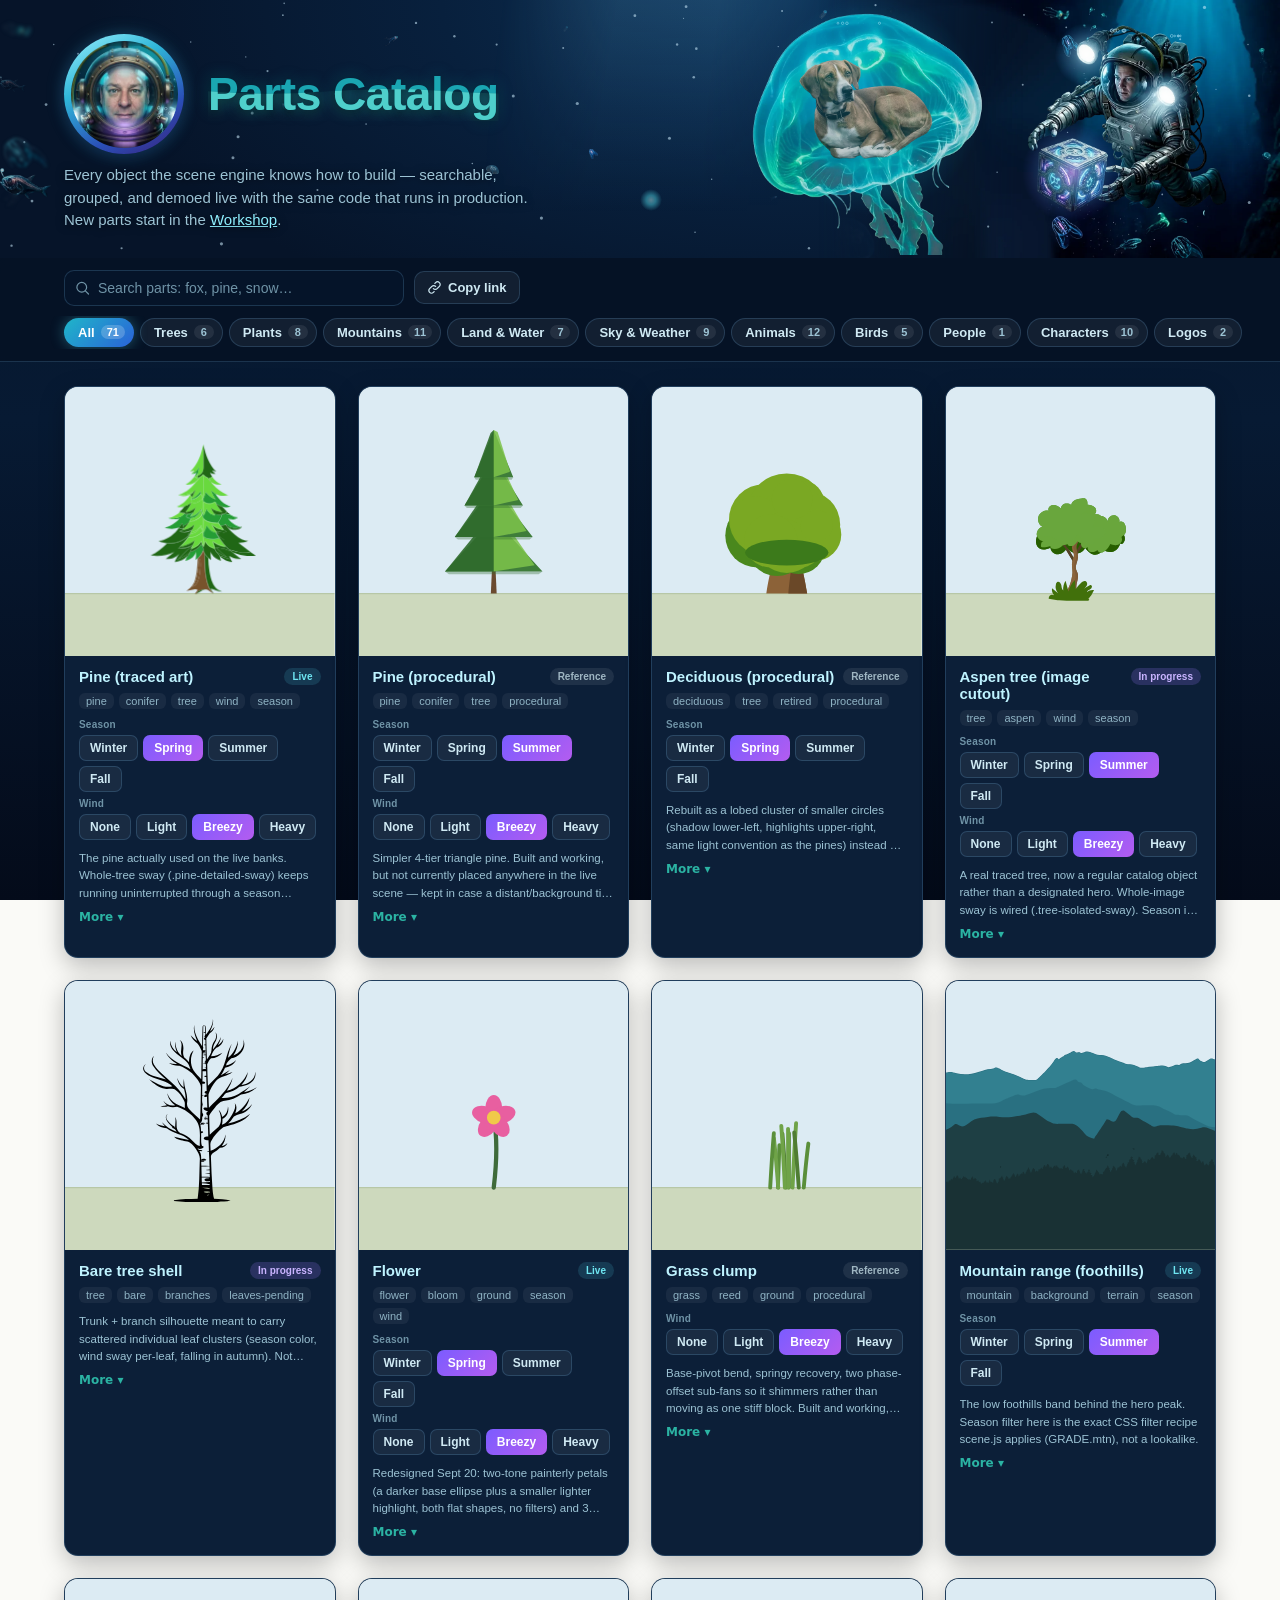
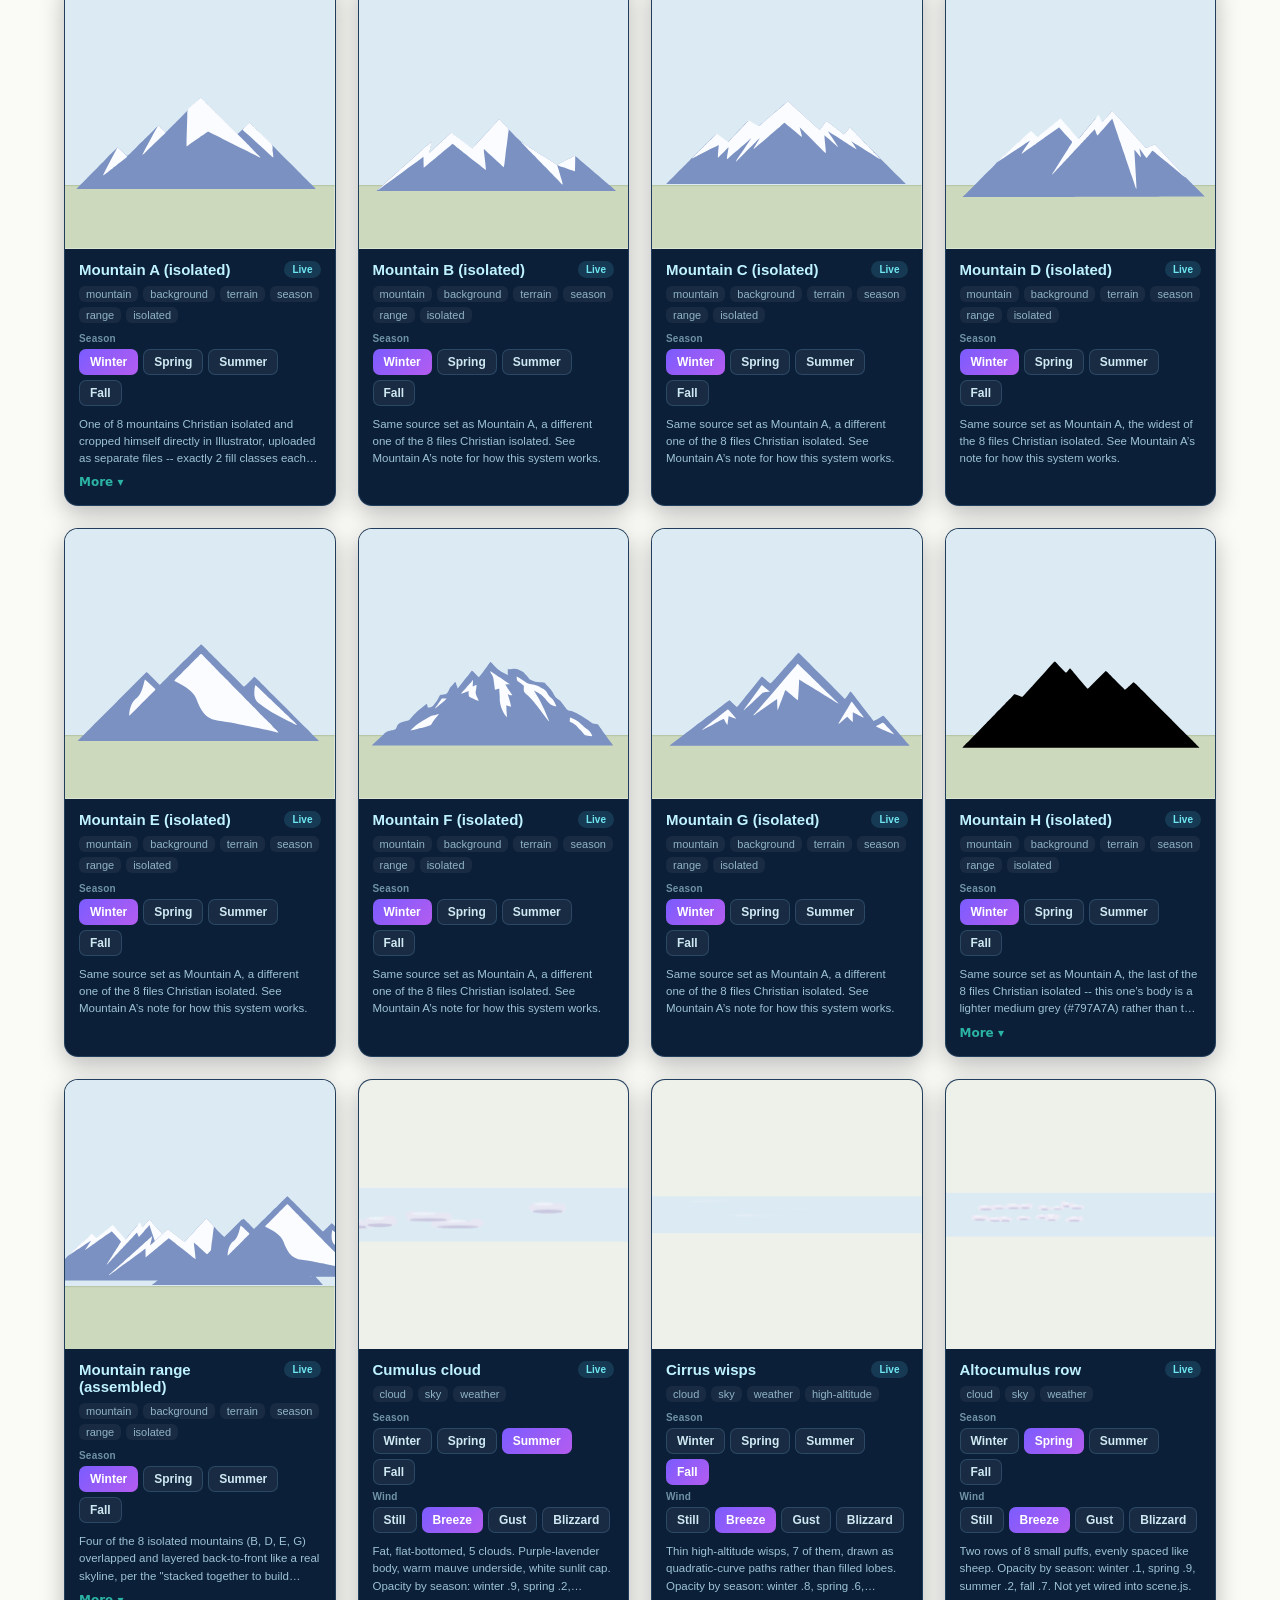
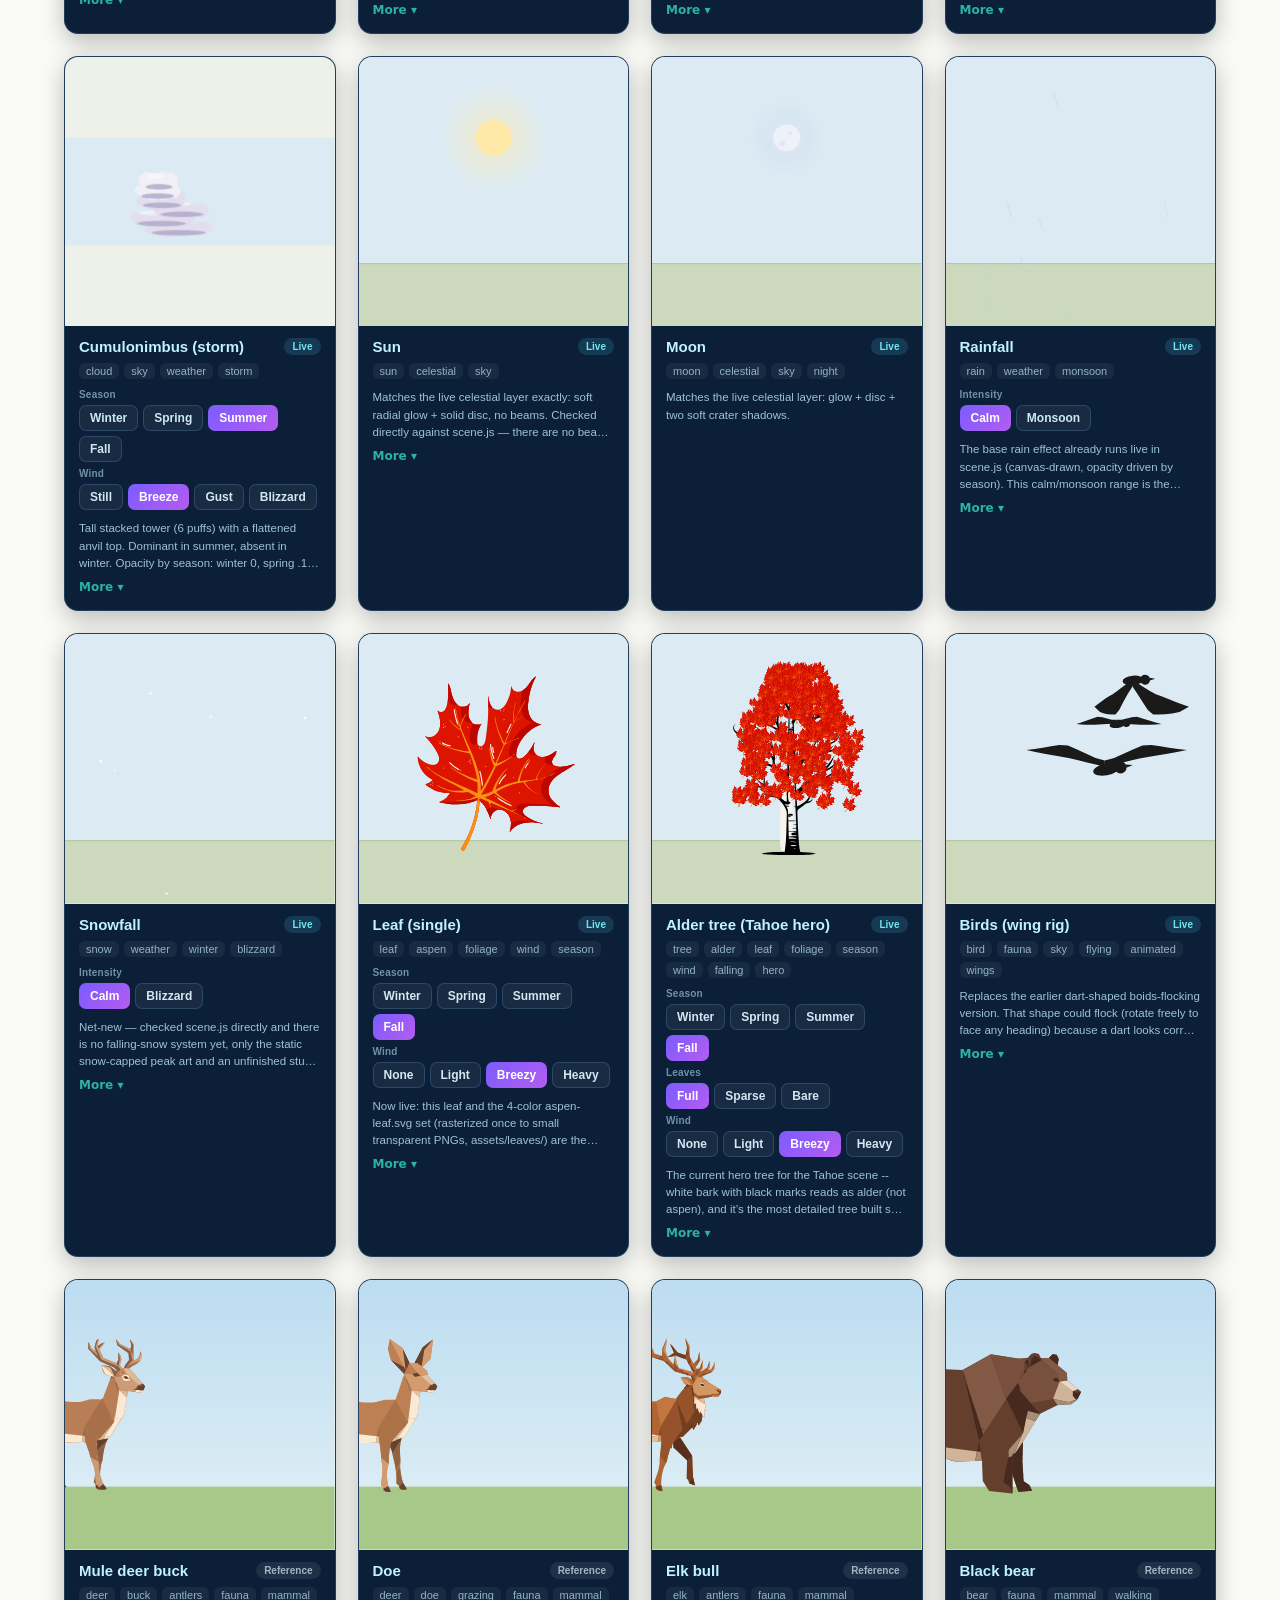
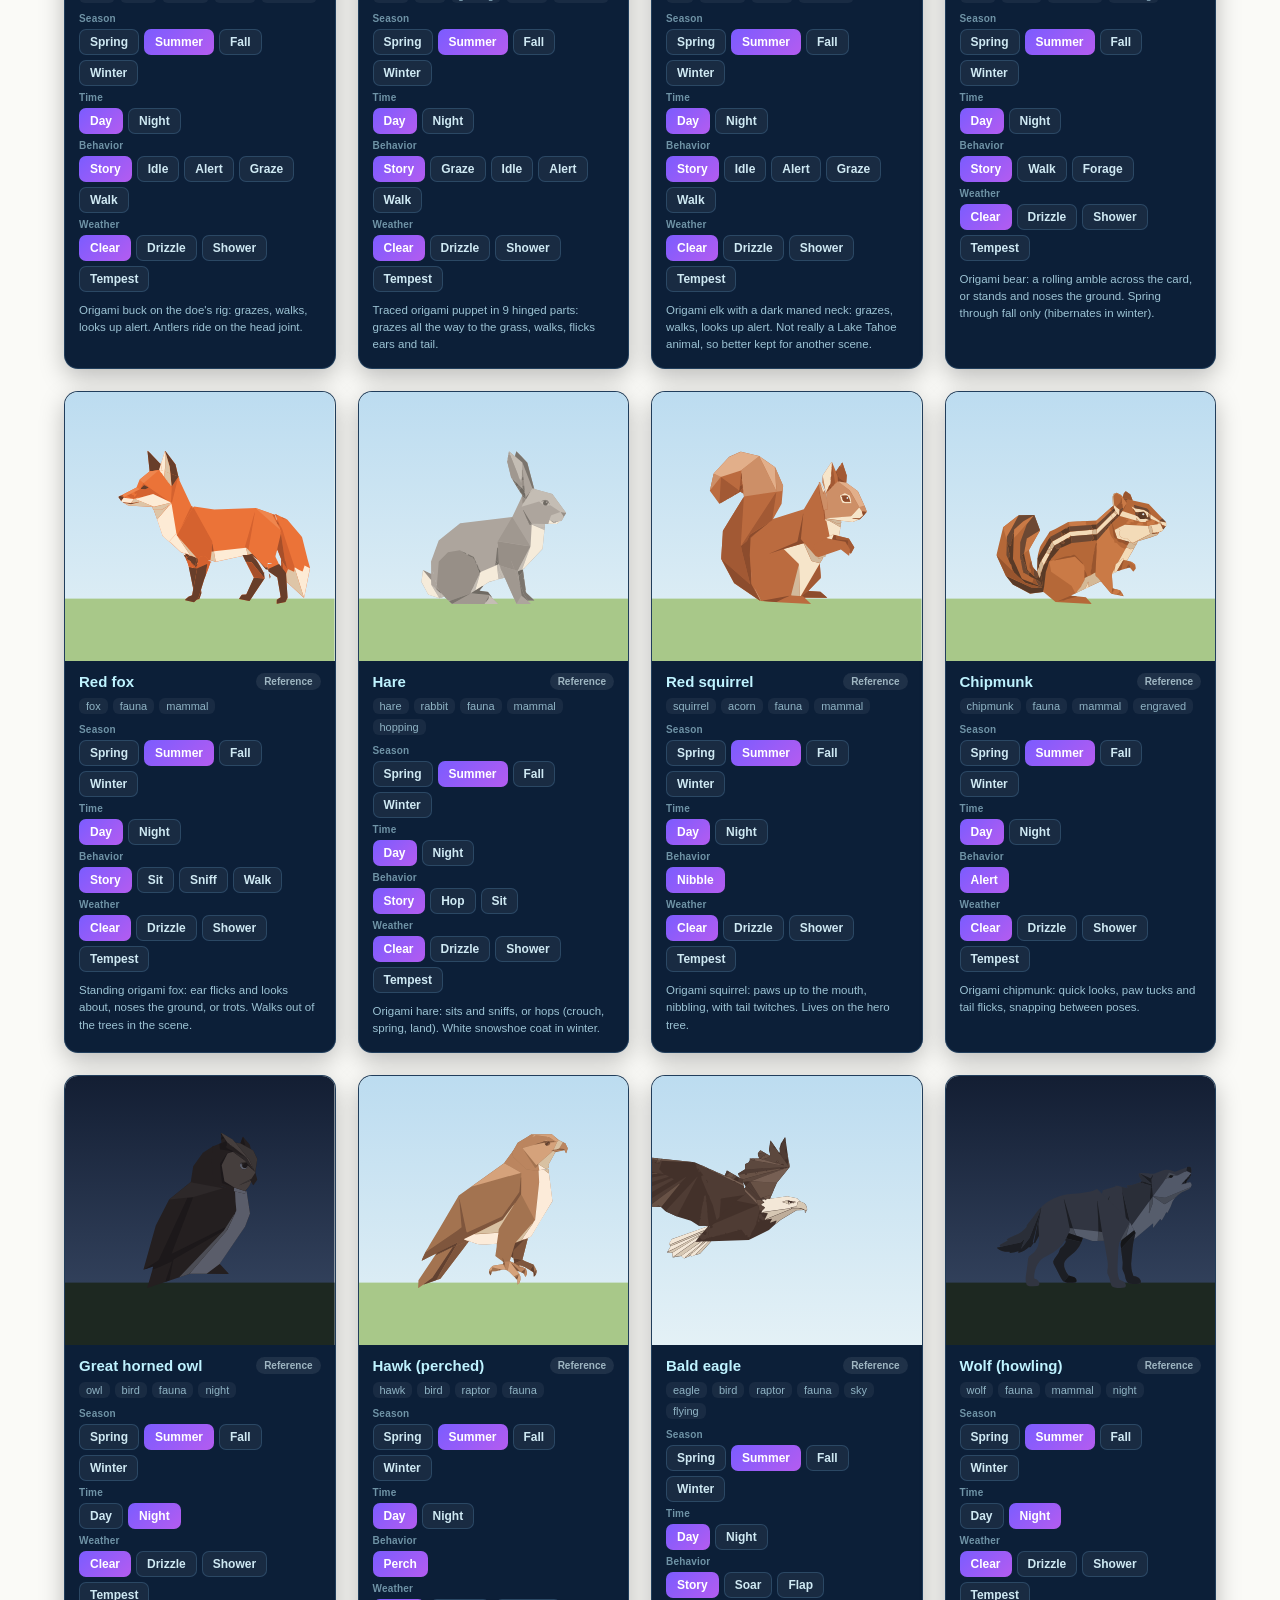
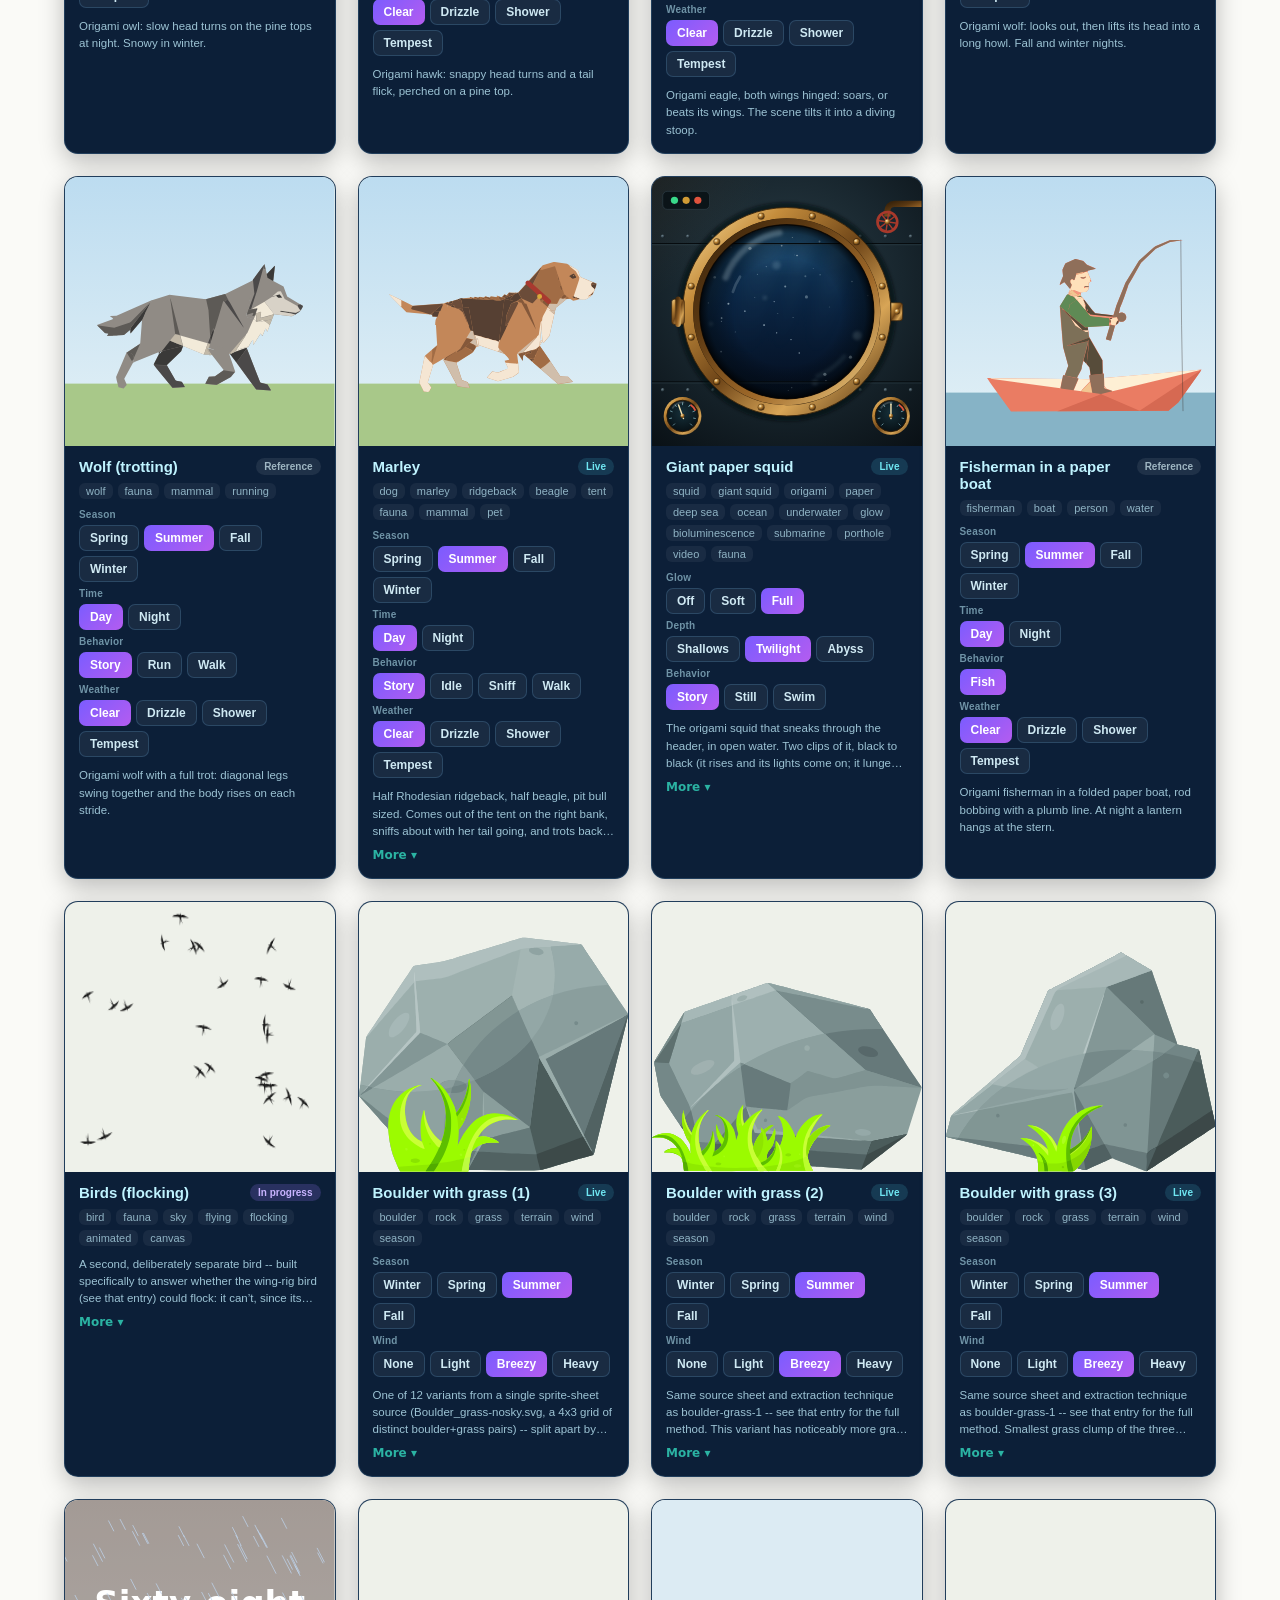
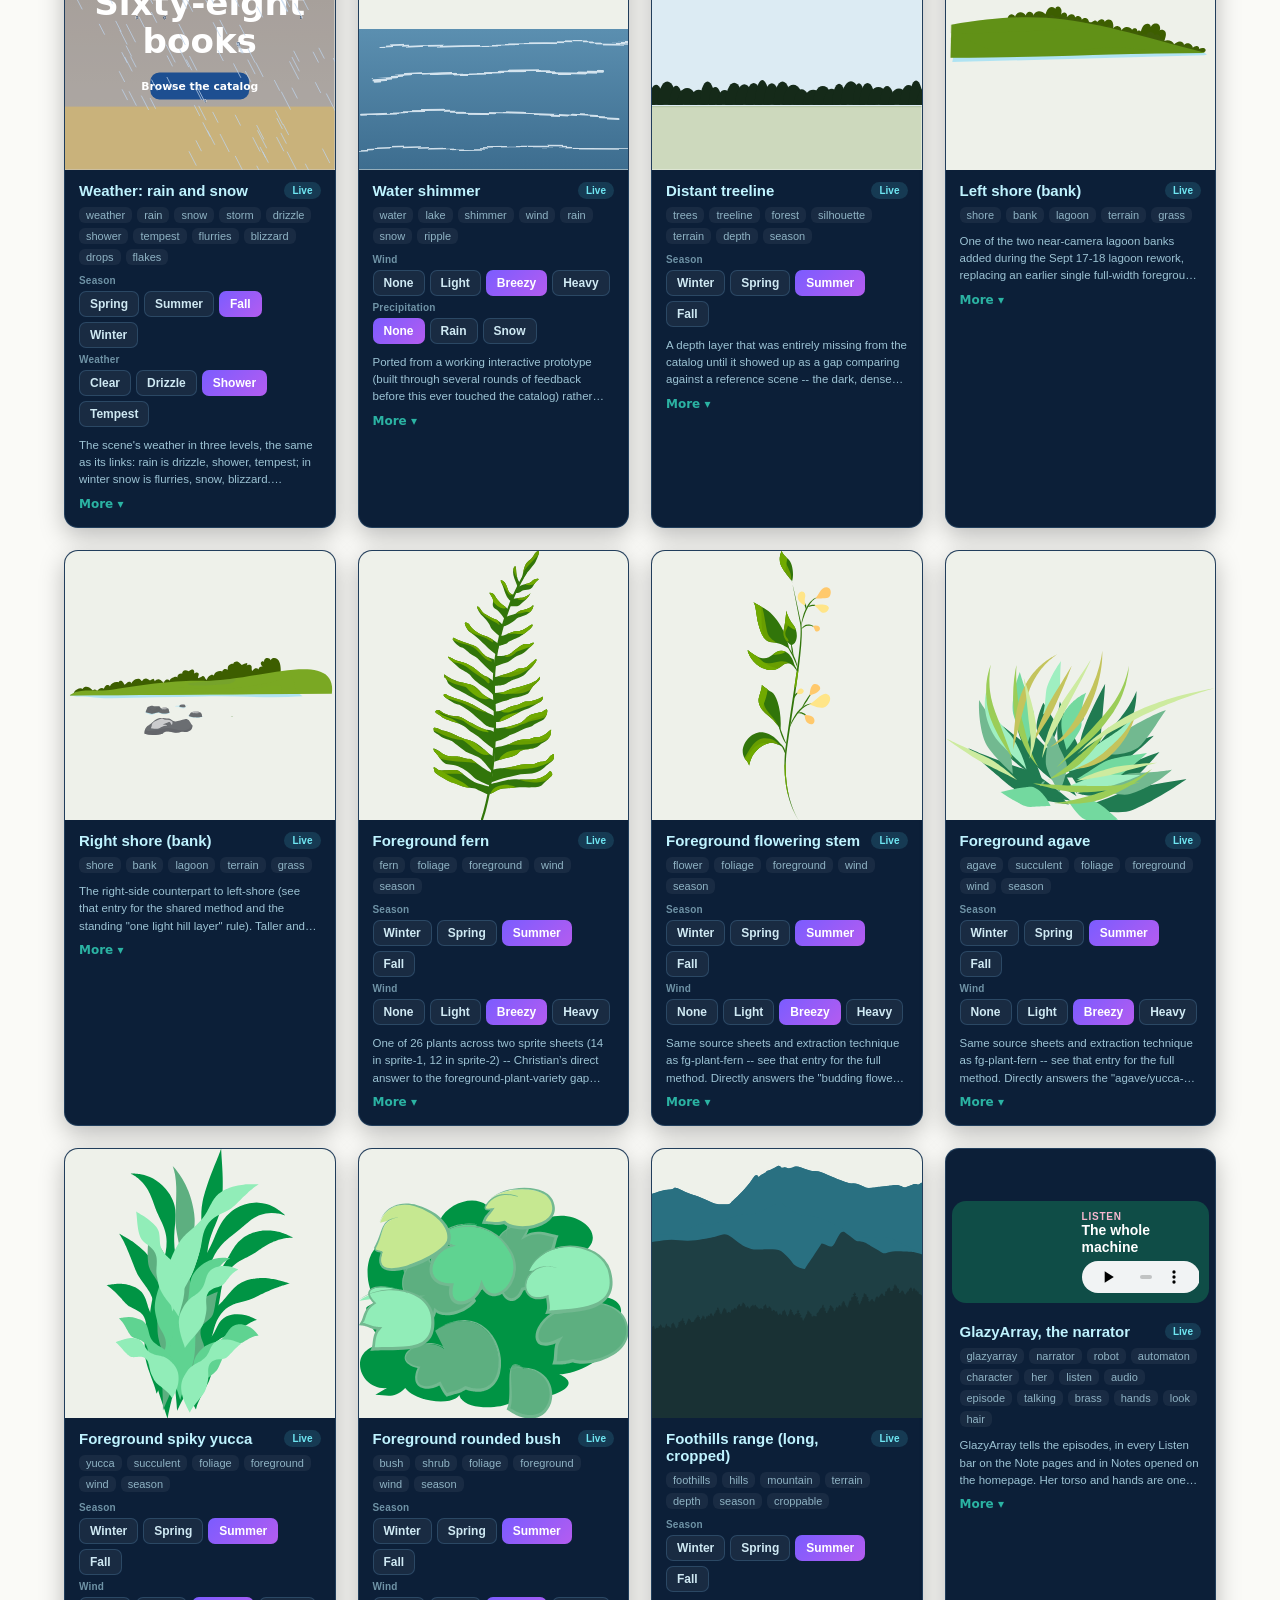
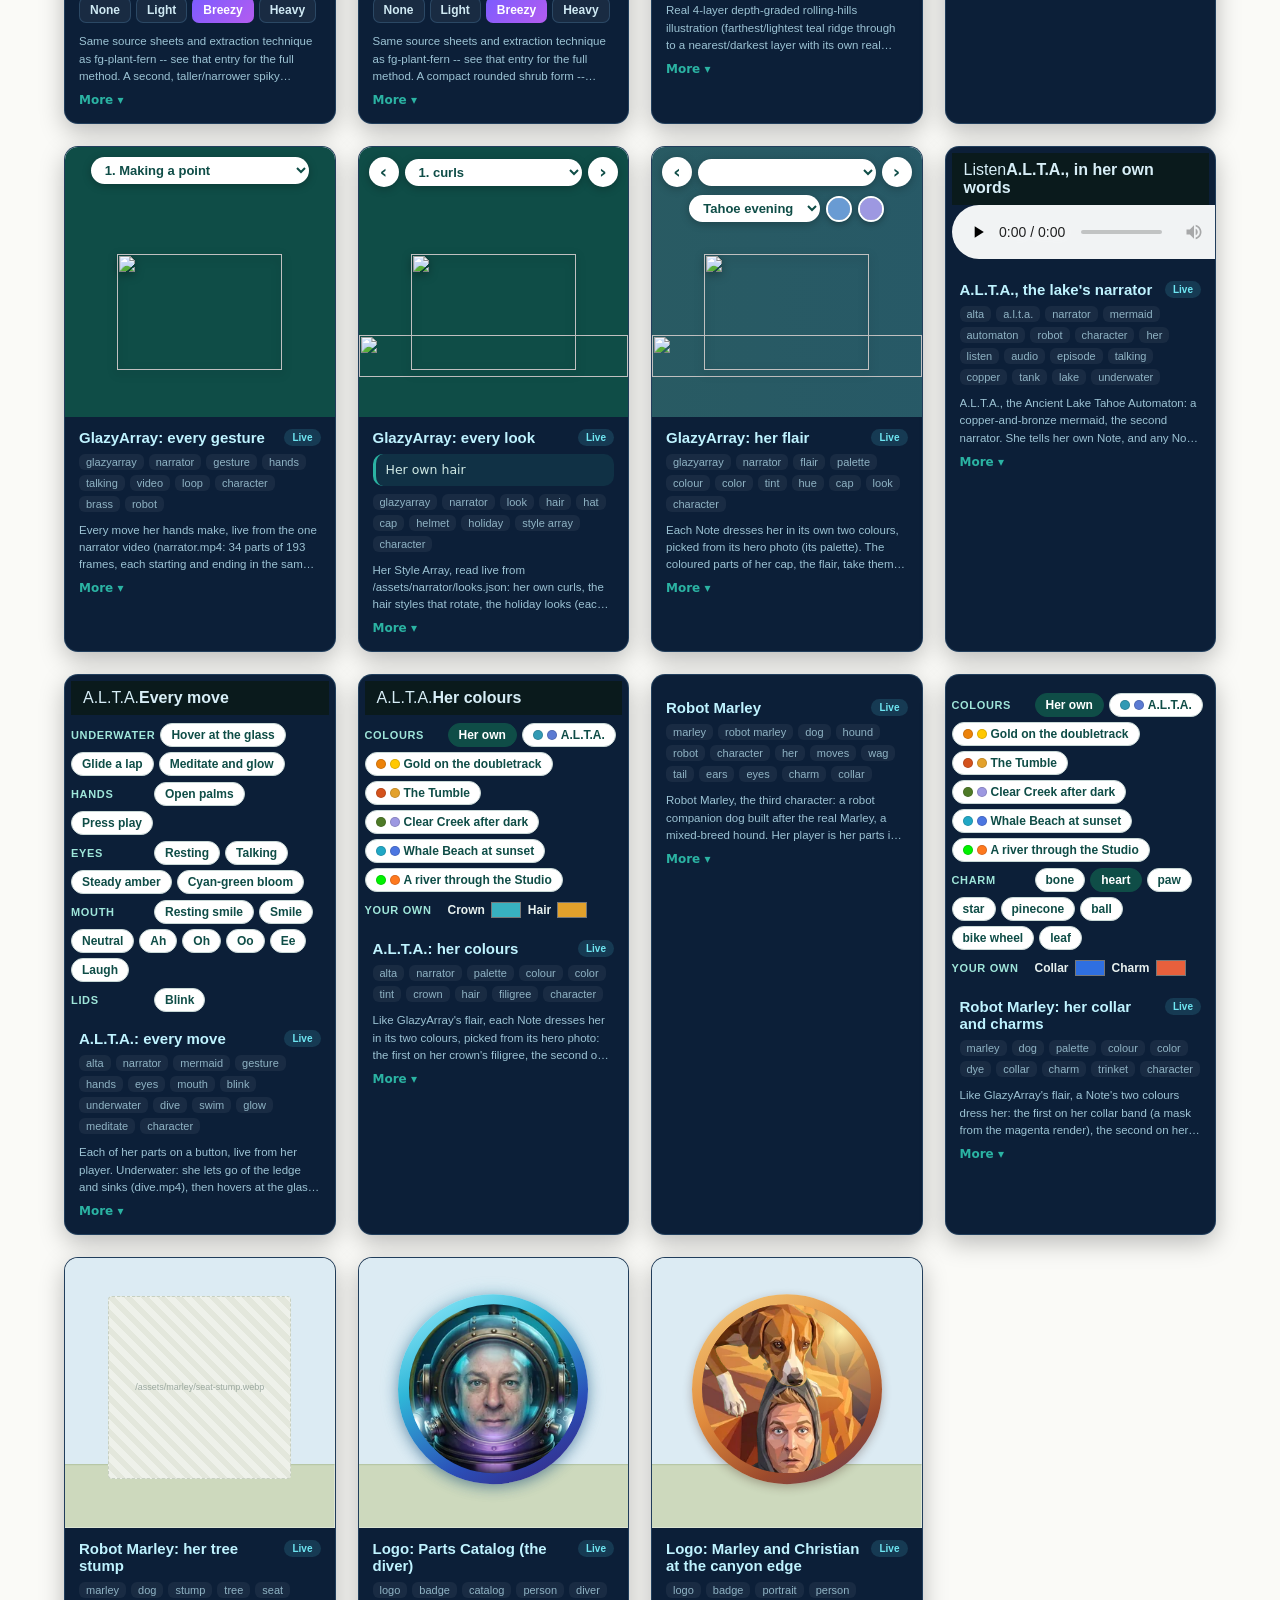
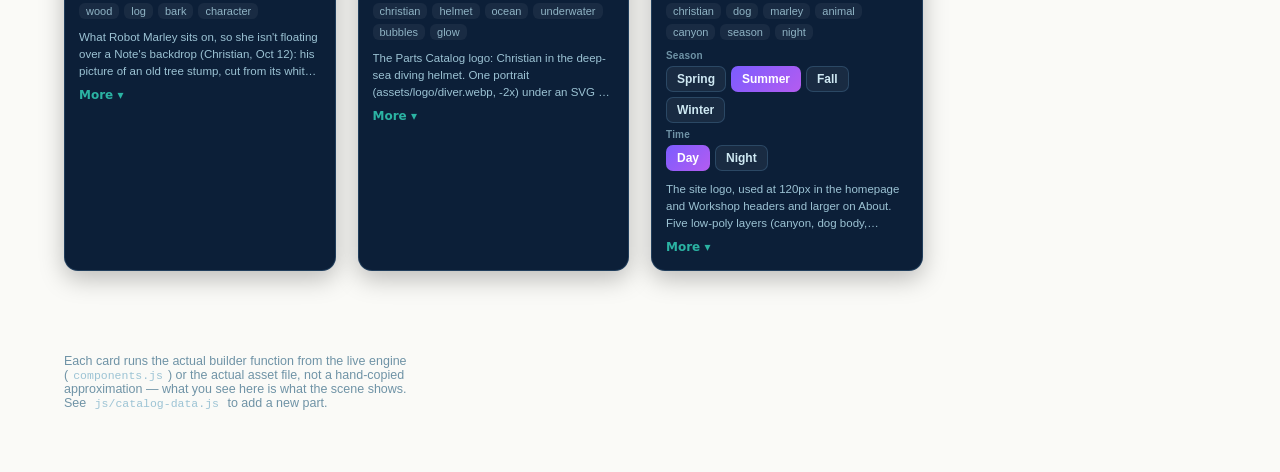
==== commit a89d37bd: "Robot Marley's card: her Hawaii look, on the new player (marley.js v12) Co-Authored-By: Claude Opus " ====
--- a/index.html
+++ b/index.html
@@ -98,6 +98,6 @@
 <link rel="stylesheet" href="/css/alta.css?v=10">
 <script src="/js/alta.js?v=15" defer></script>
 <link rel="stylesheet" href="/css/marley.css?v=8">
-<script src="/js/marley.js?v=10" defer></script>
+<script src="/js/marley.js?v=12" defer></script>
 </body>
 </html>
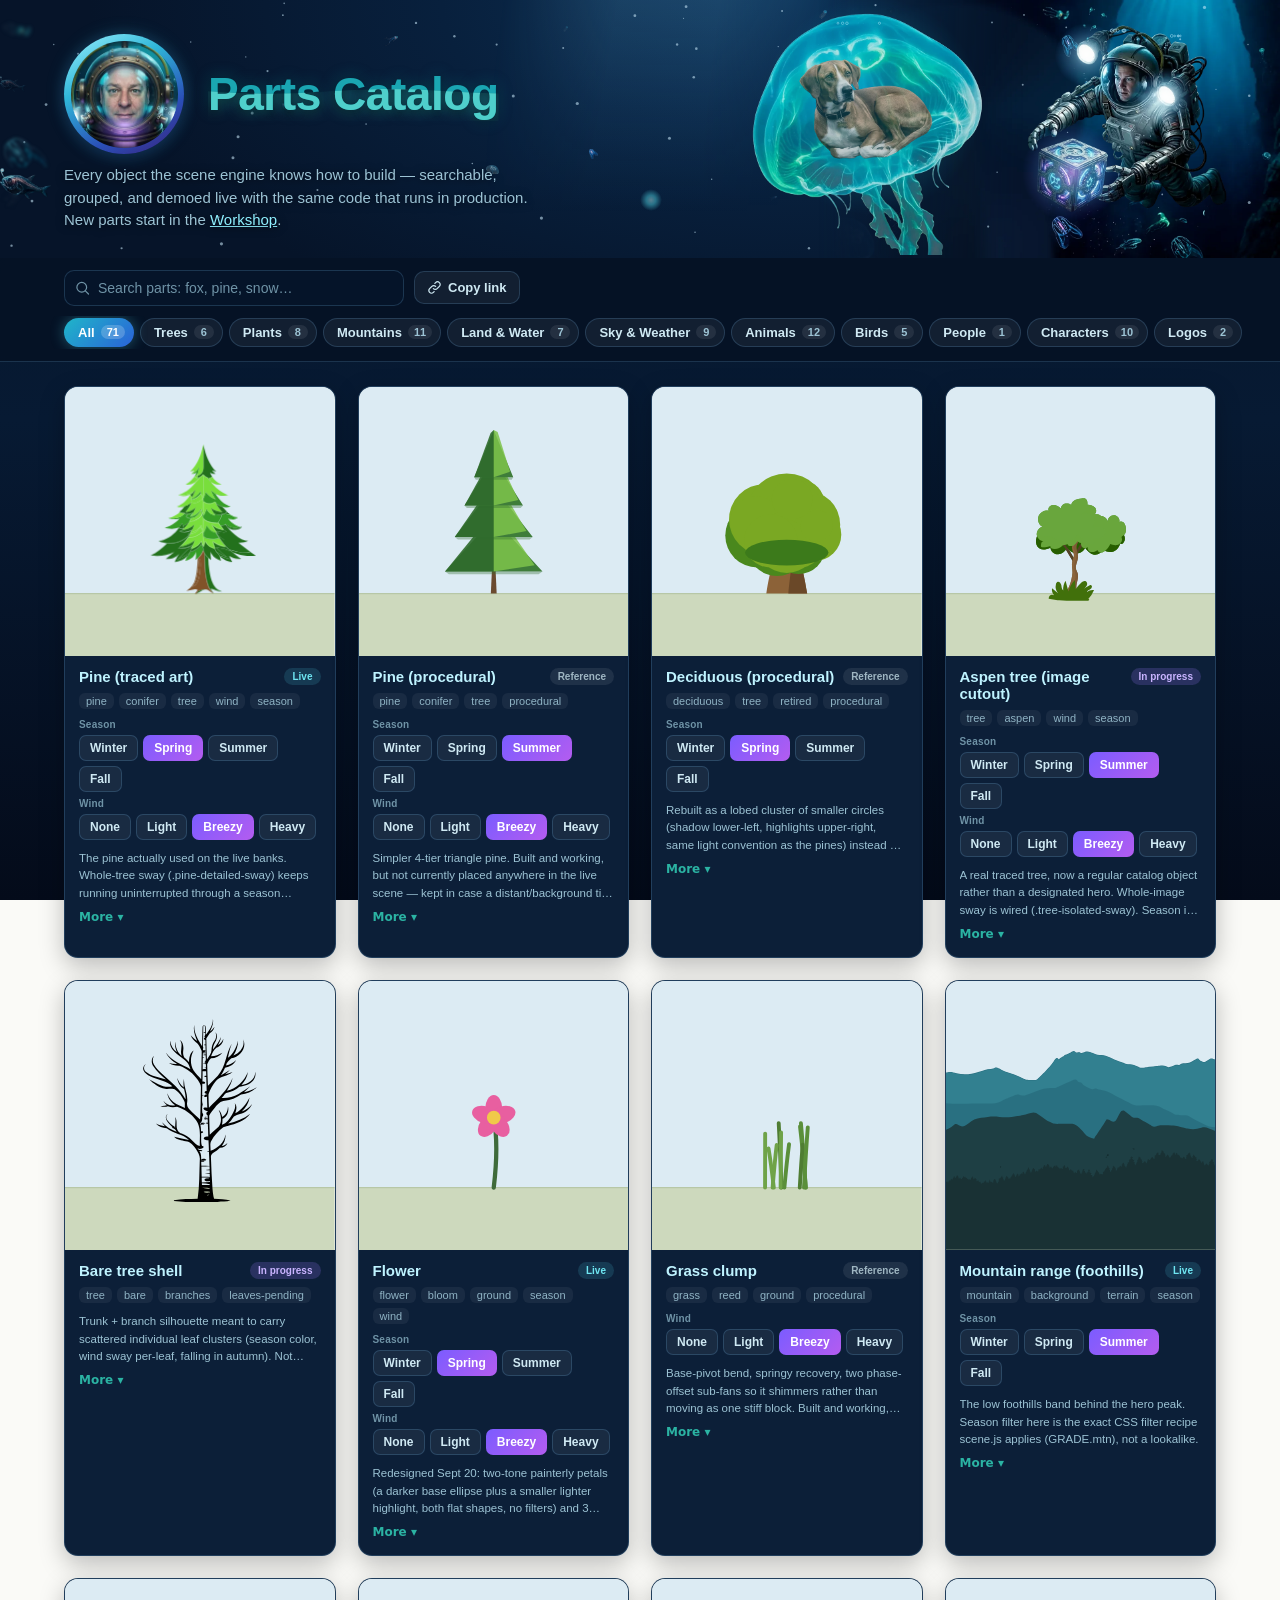
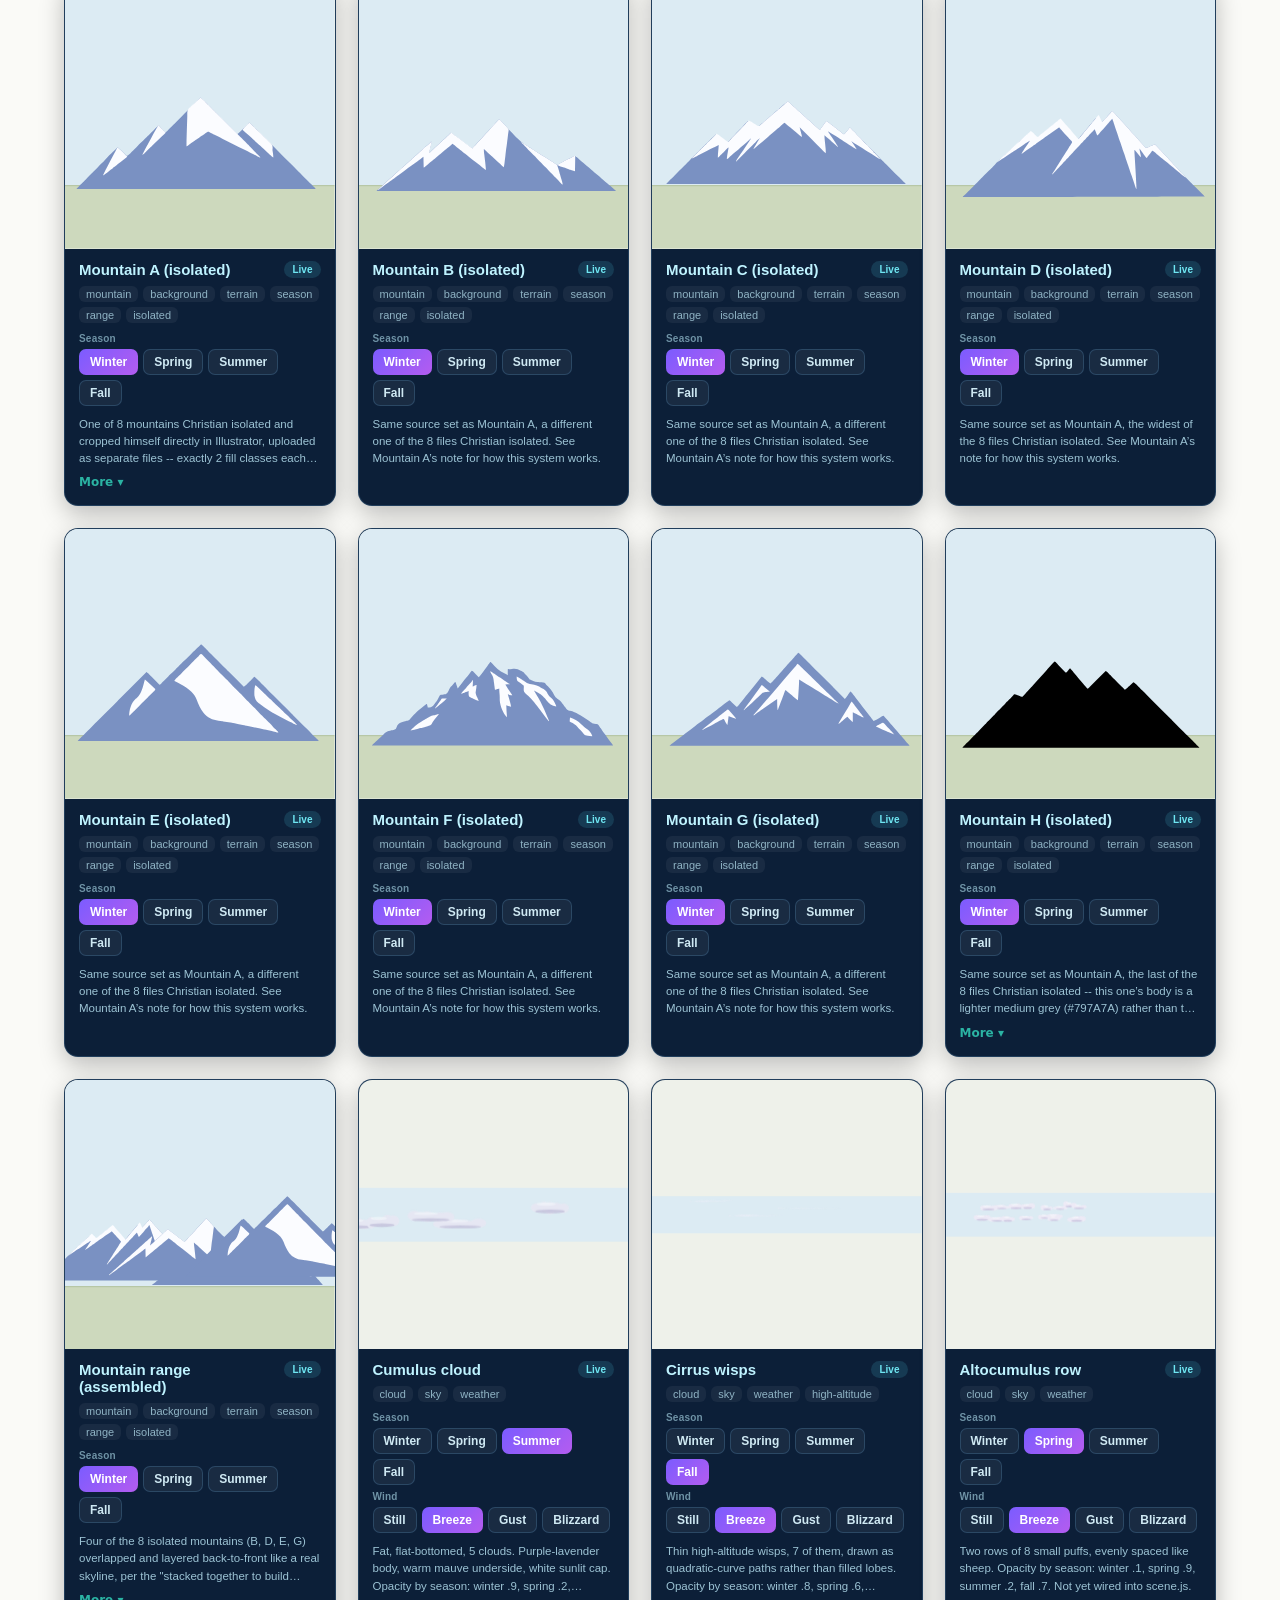
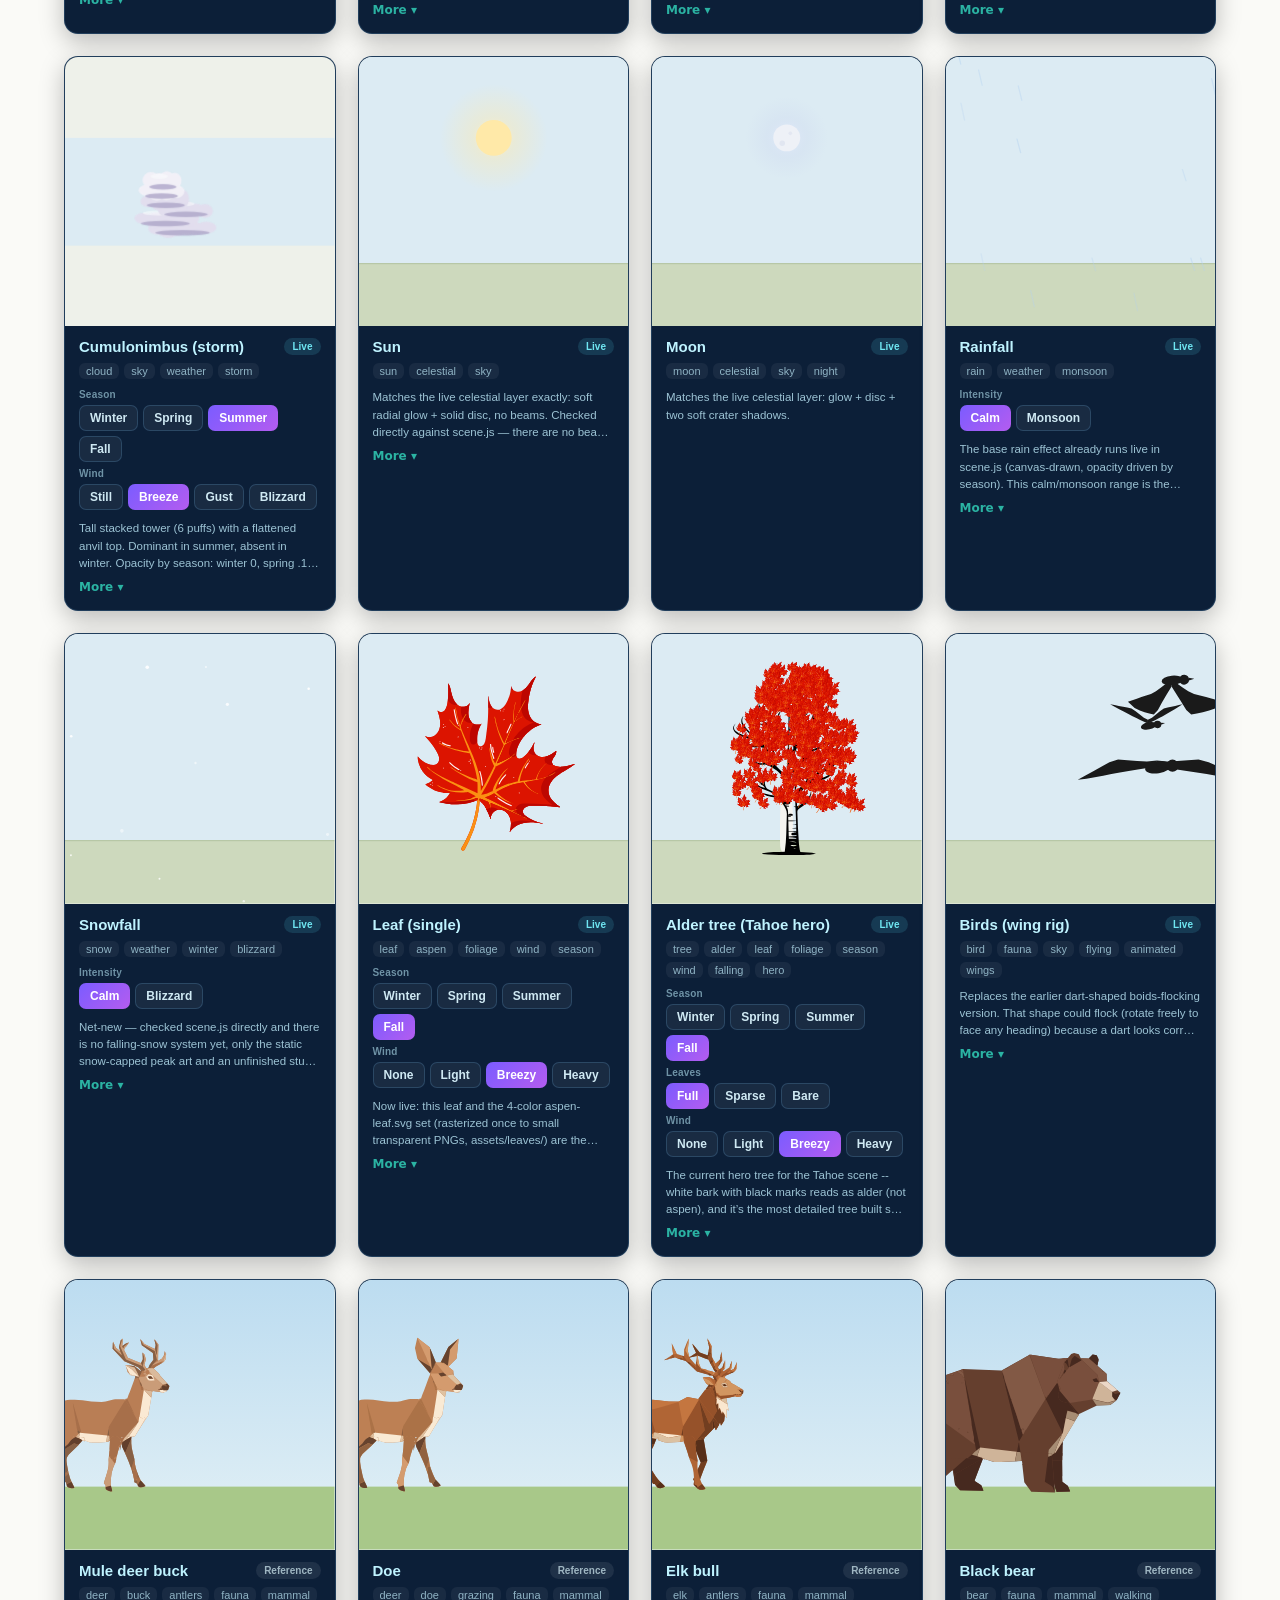
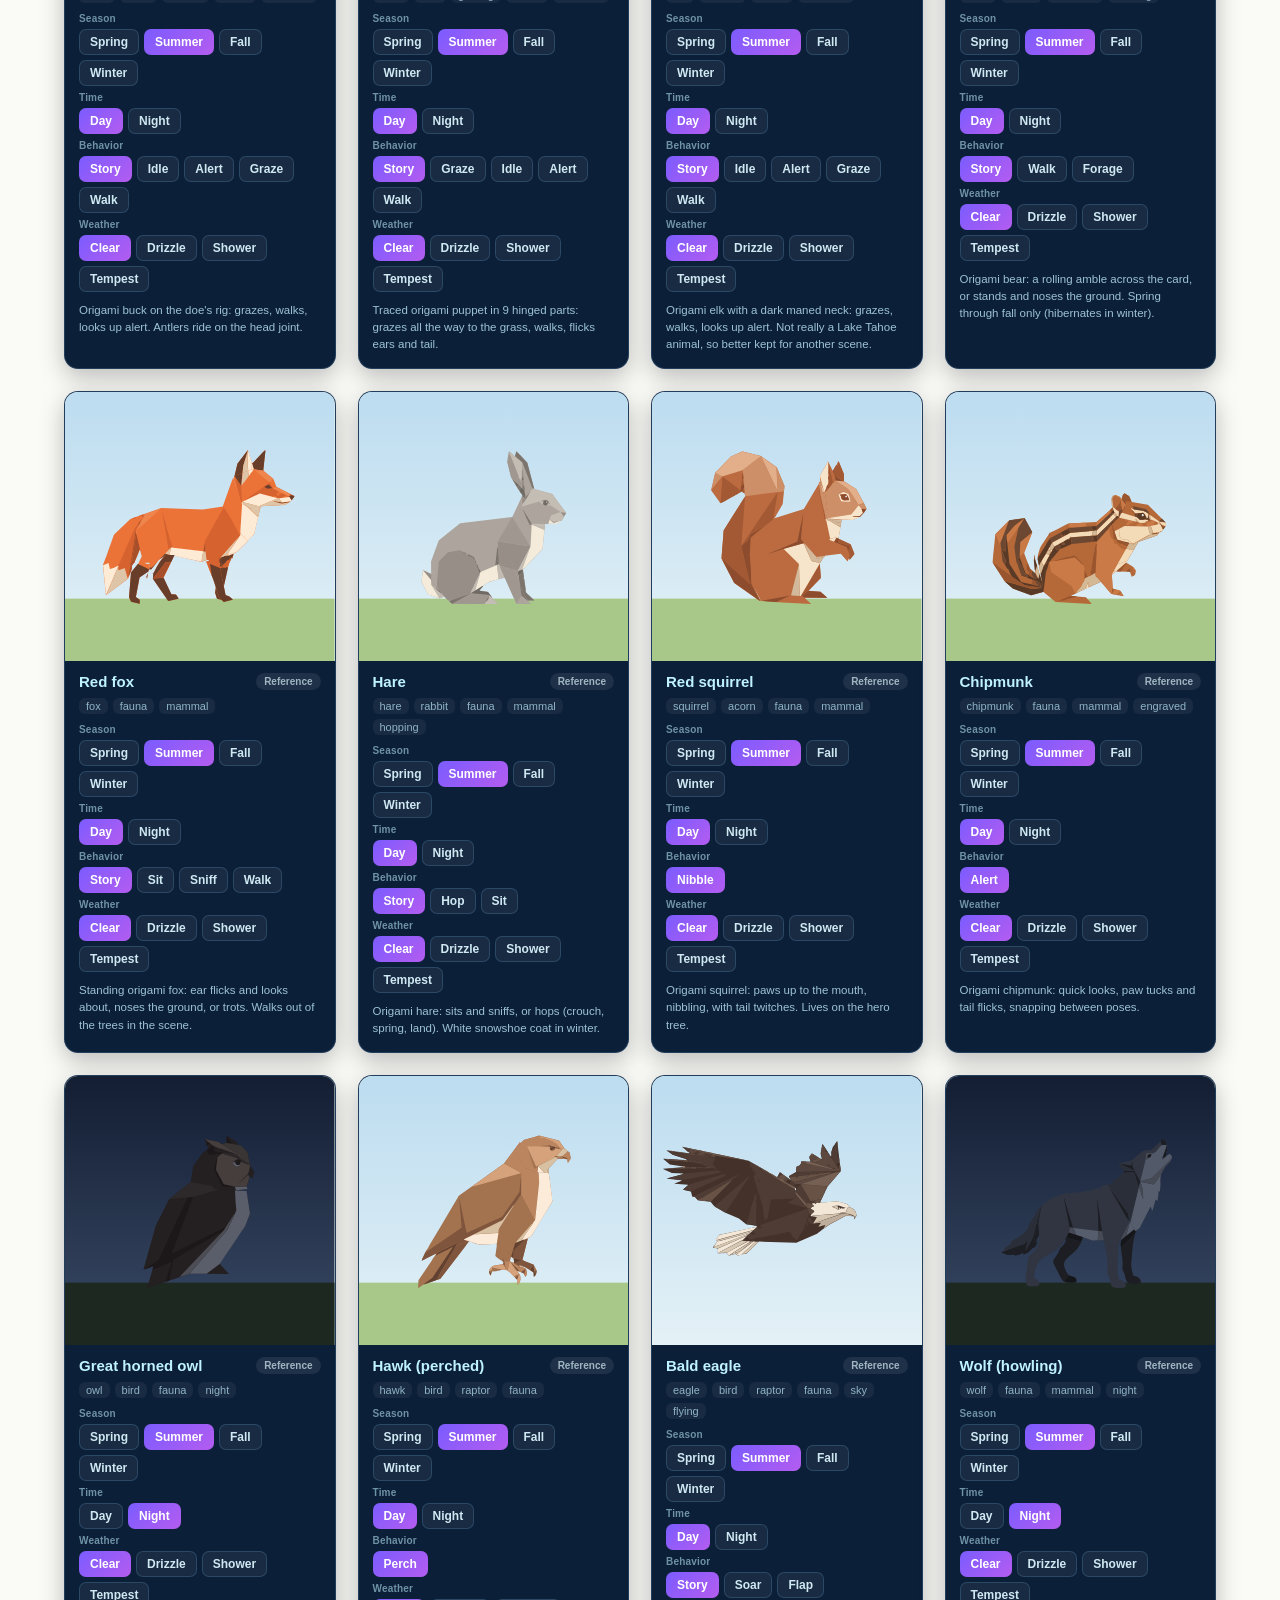
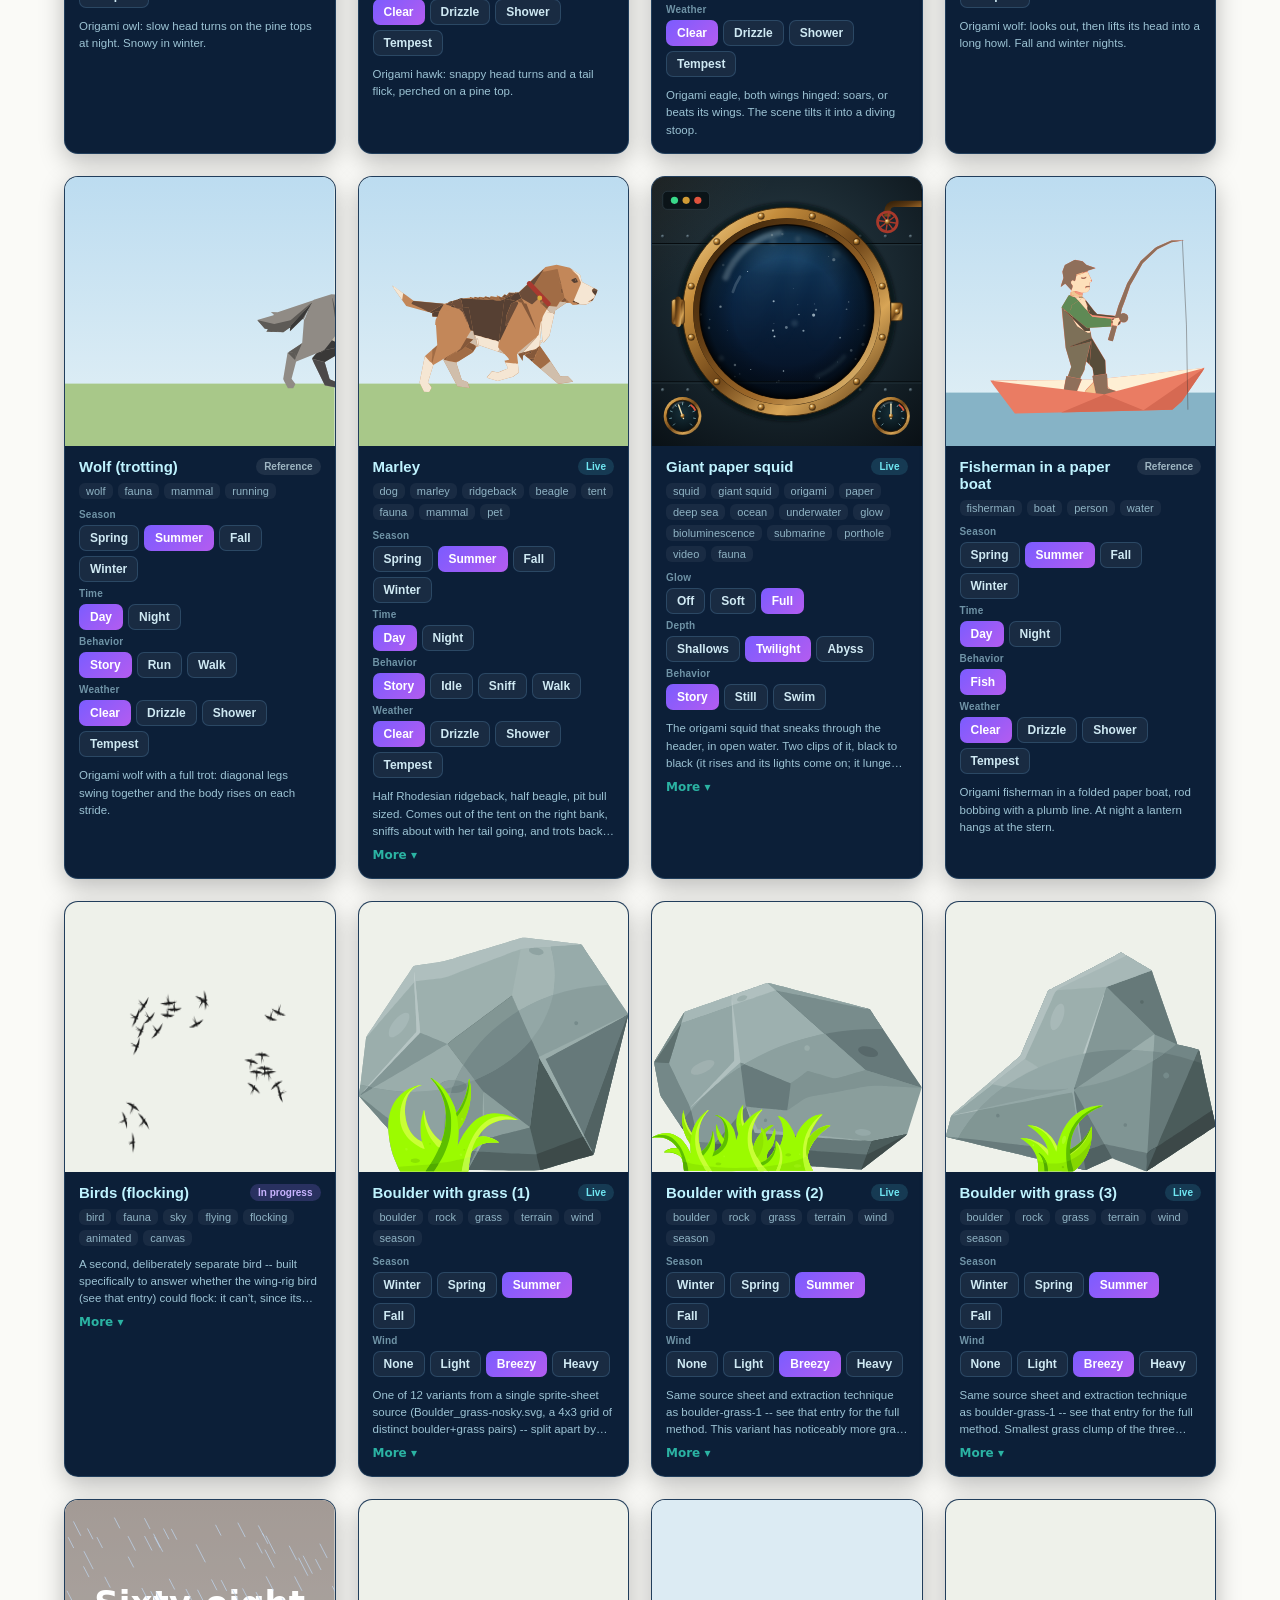
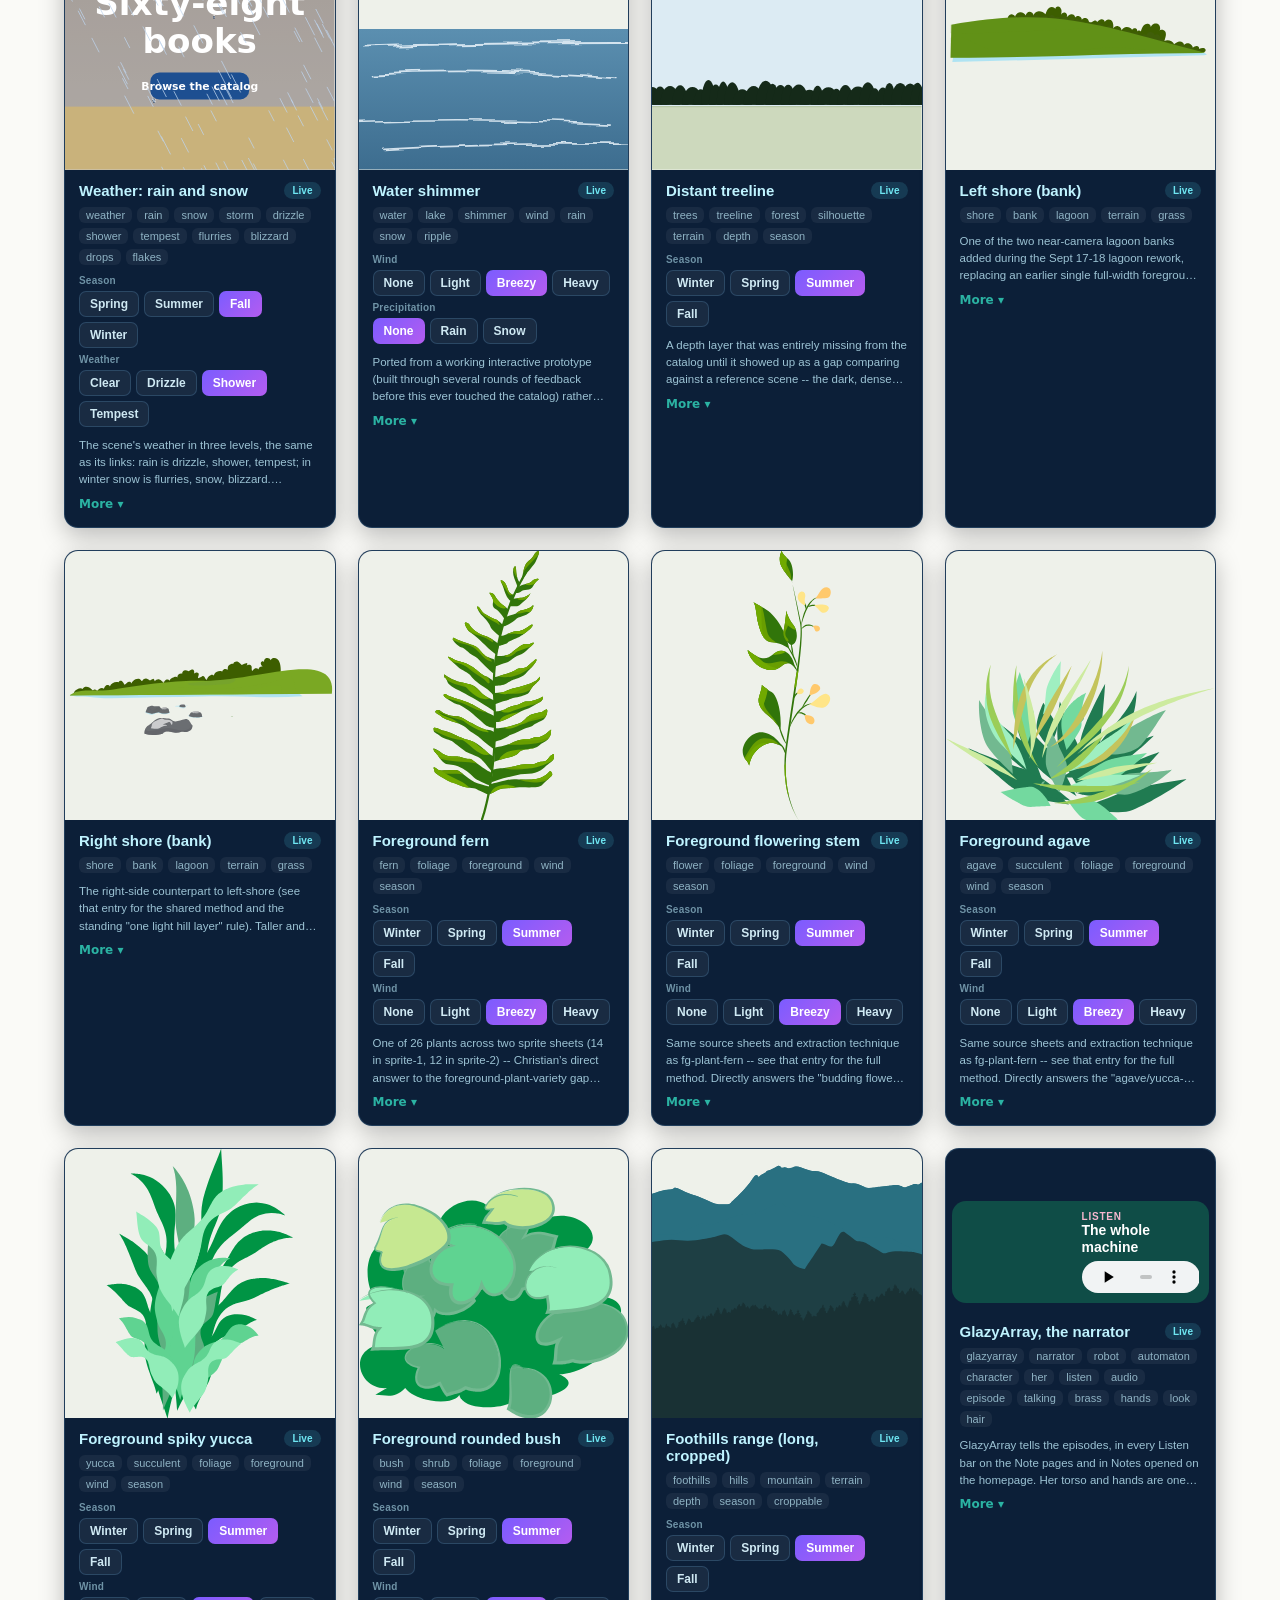
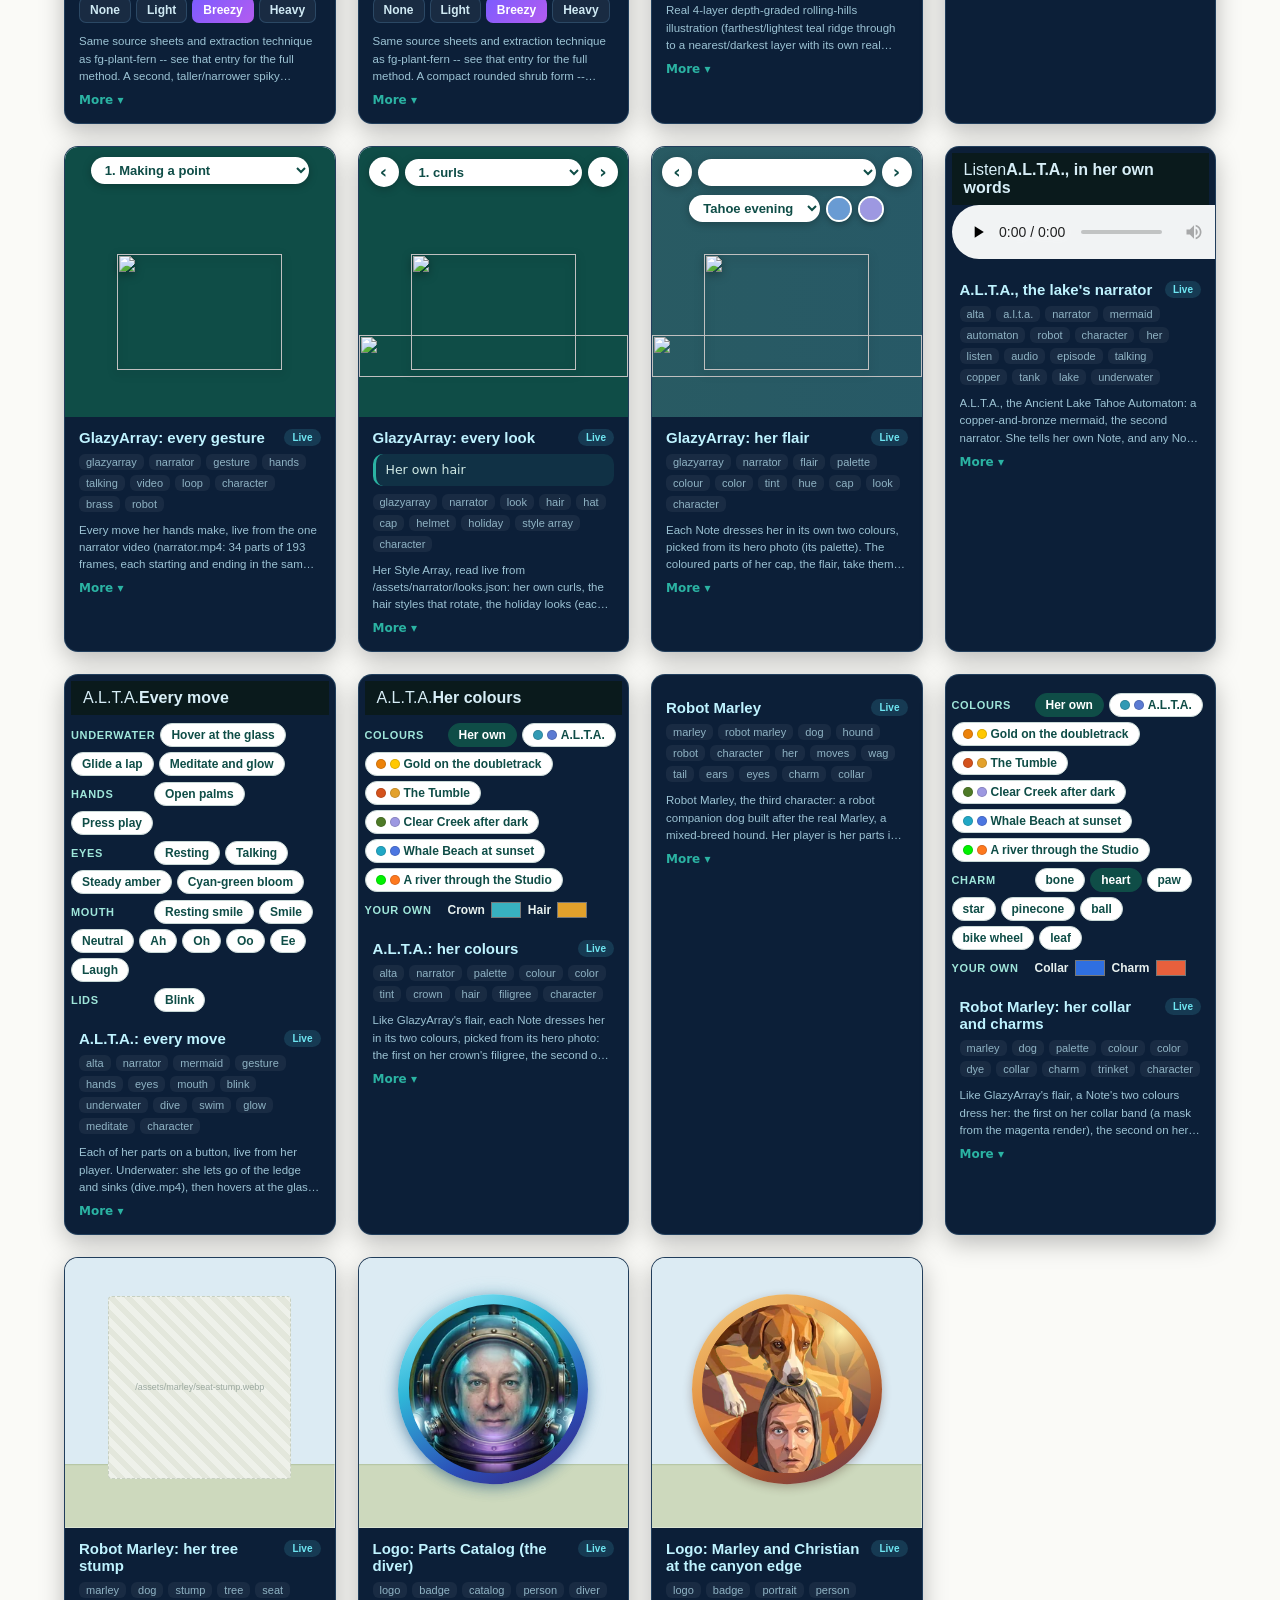
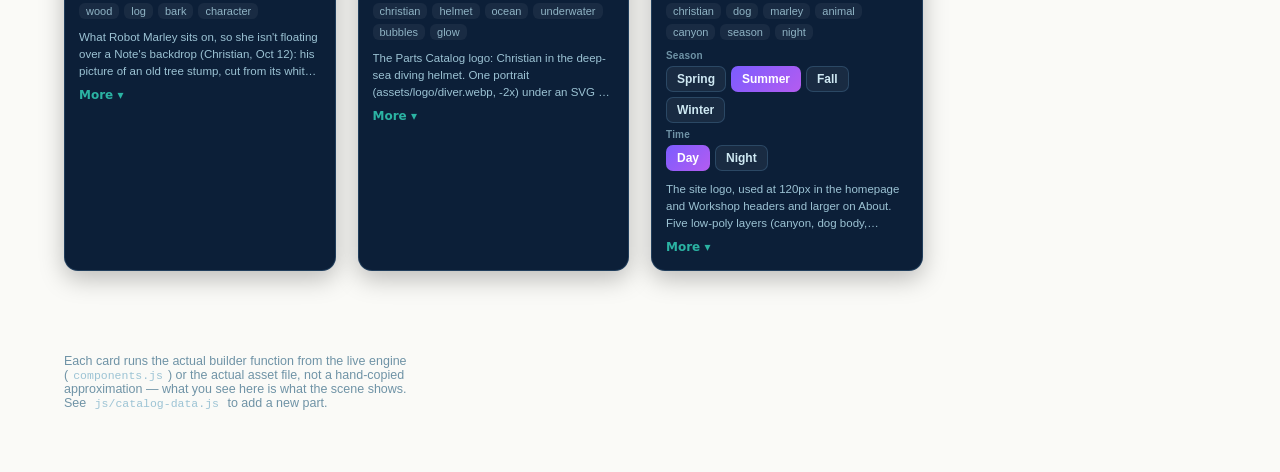
==== commit 02f7d51b: "Robot Marley's cards on her newest player (marley.js v14, marley.css v9): Tahoe winter and the looks" ====
--- a/index.html
+++ b/index.html
@@ -97,7 +97,7 @@
 <script src="/js/narrator.js?v=45" defer></script>
 <link rel="stylesheet" href="/css/alta.css?v=10">
 <script src="/js/alta.js?v=15" defer></script>
-<link rel="stylesheet" href="/css/marley.css?v=8">
-<script src="/js/marley.js?v=12" defer></script>
+<link rel="stylesheet" href="/css/marley.css?v=9">
+<script src="/js/marley.js?v=14" defer></script>
 </body>
 </html>
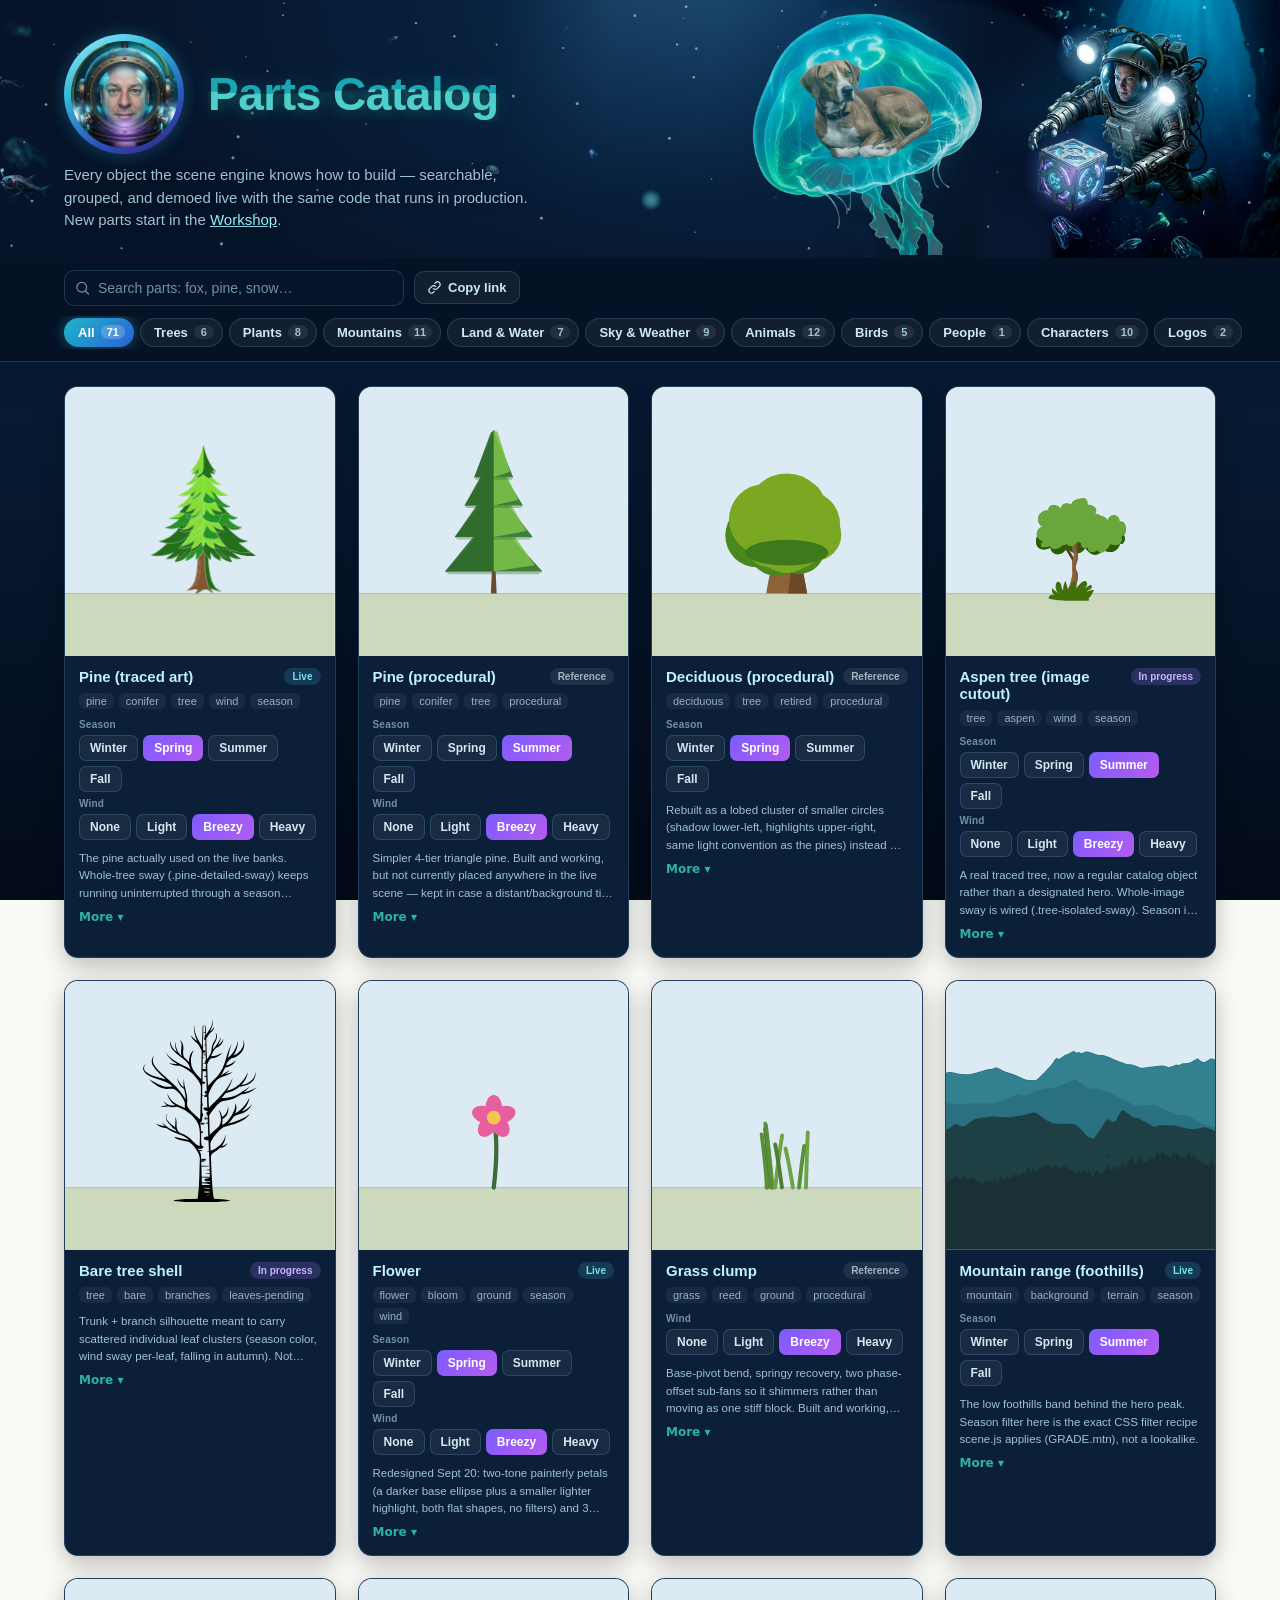
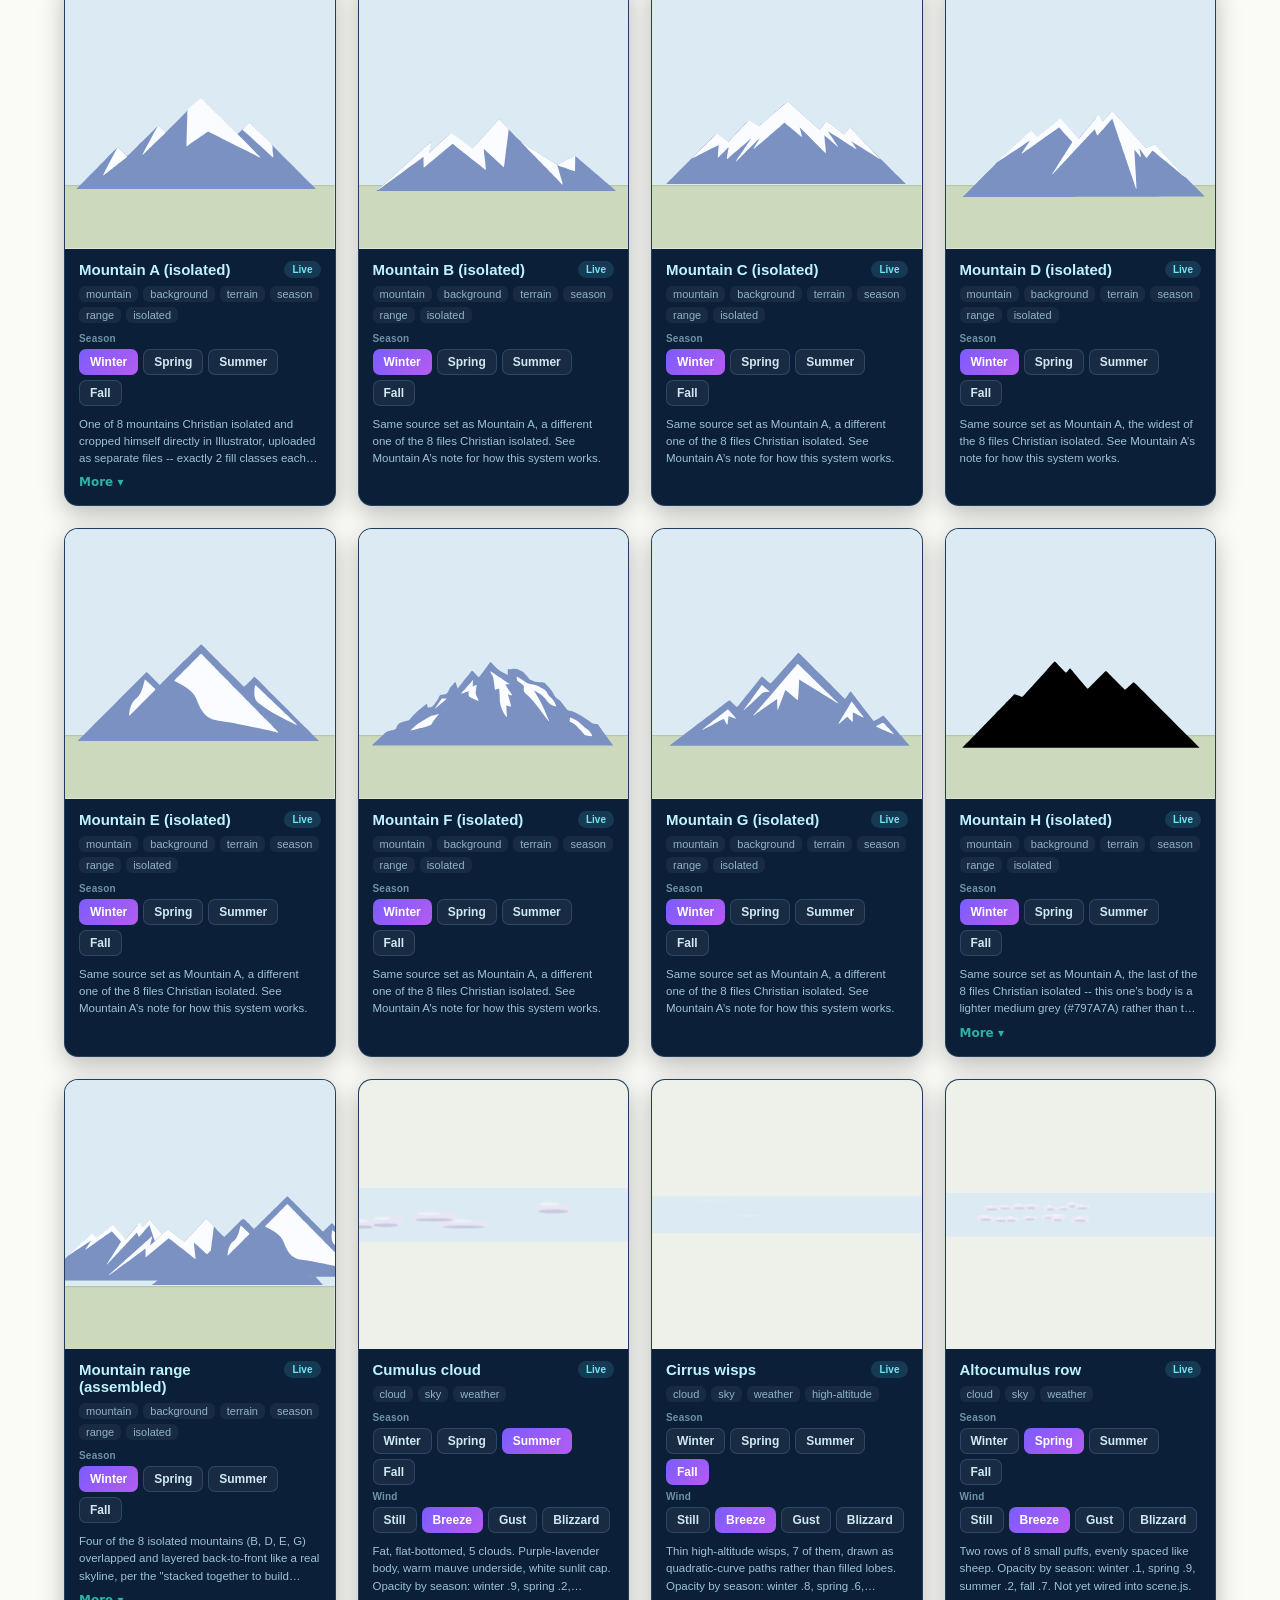
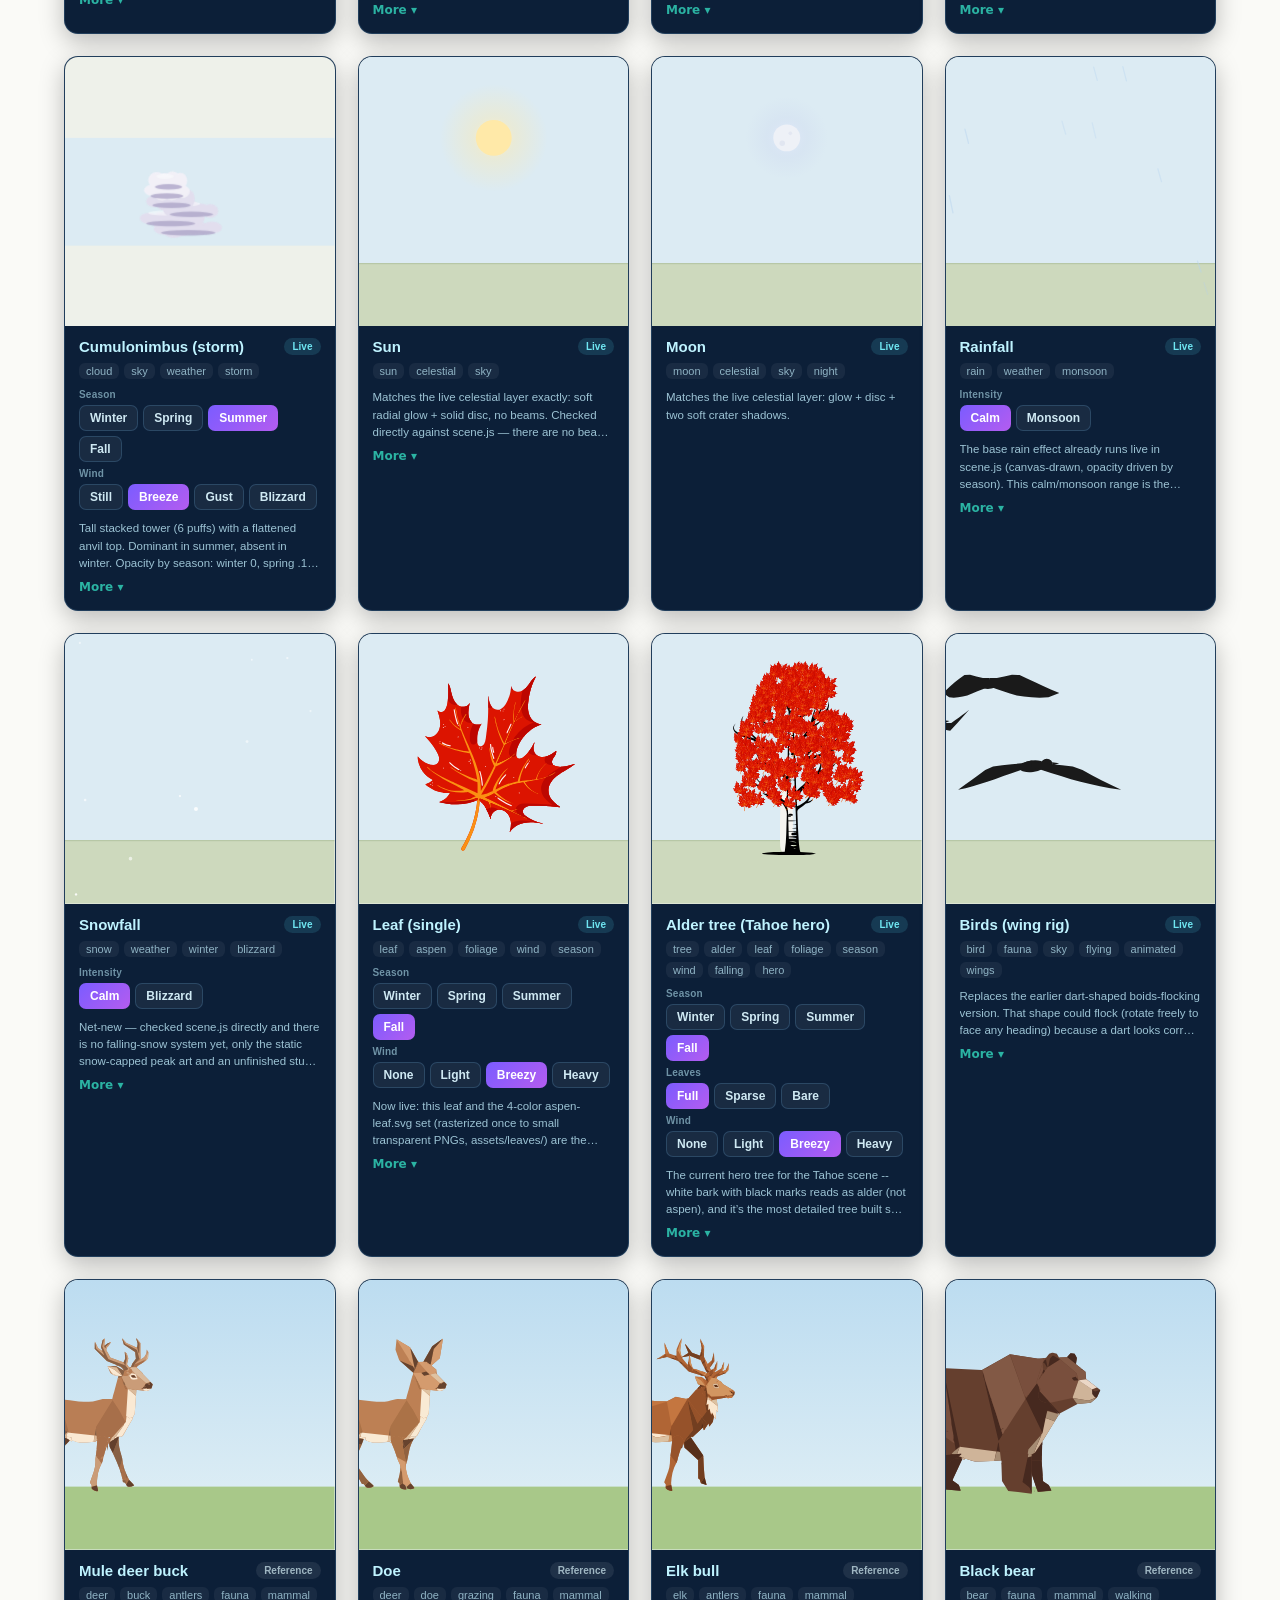
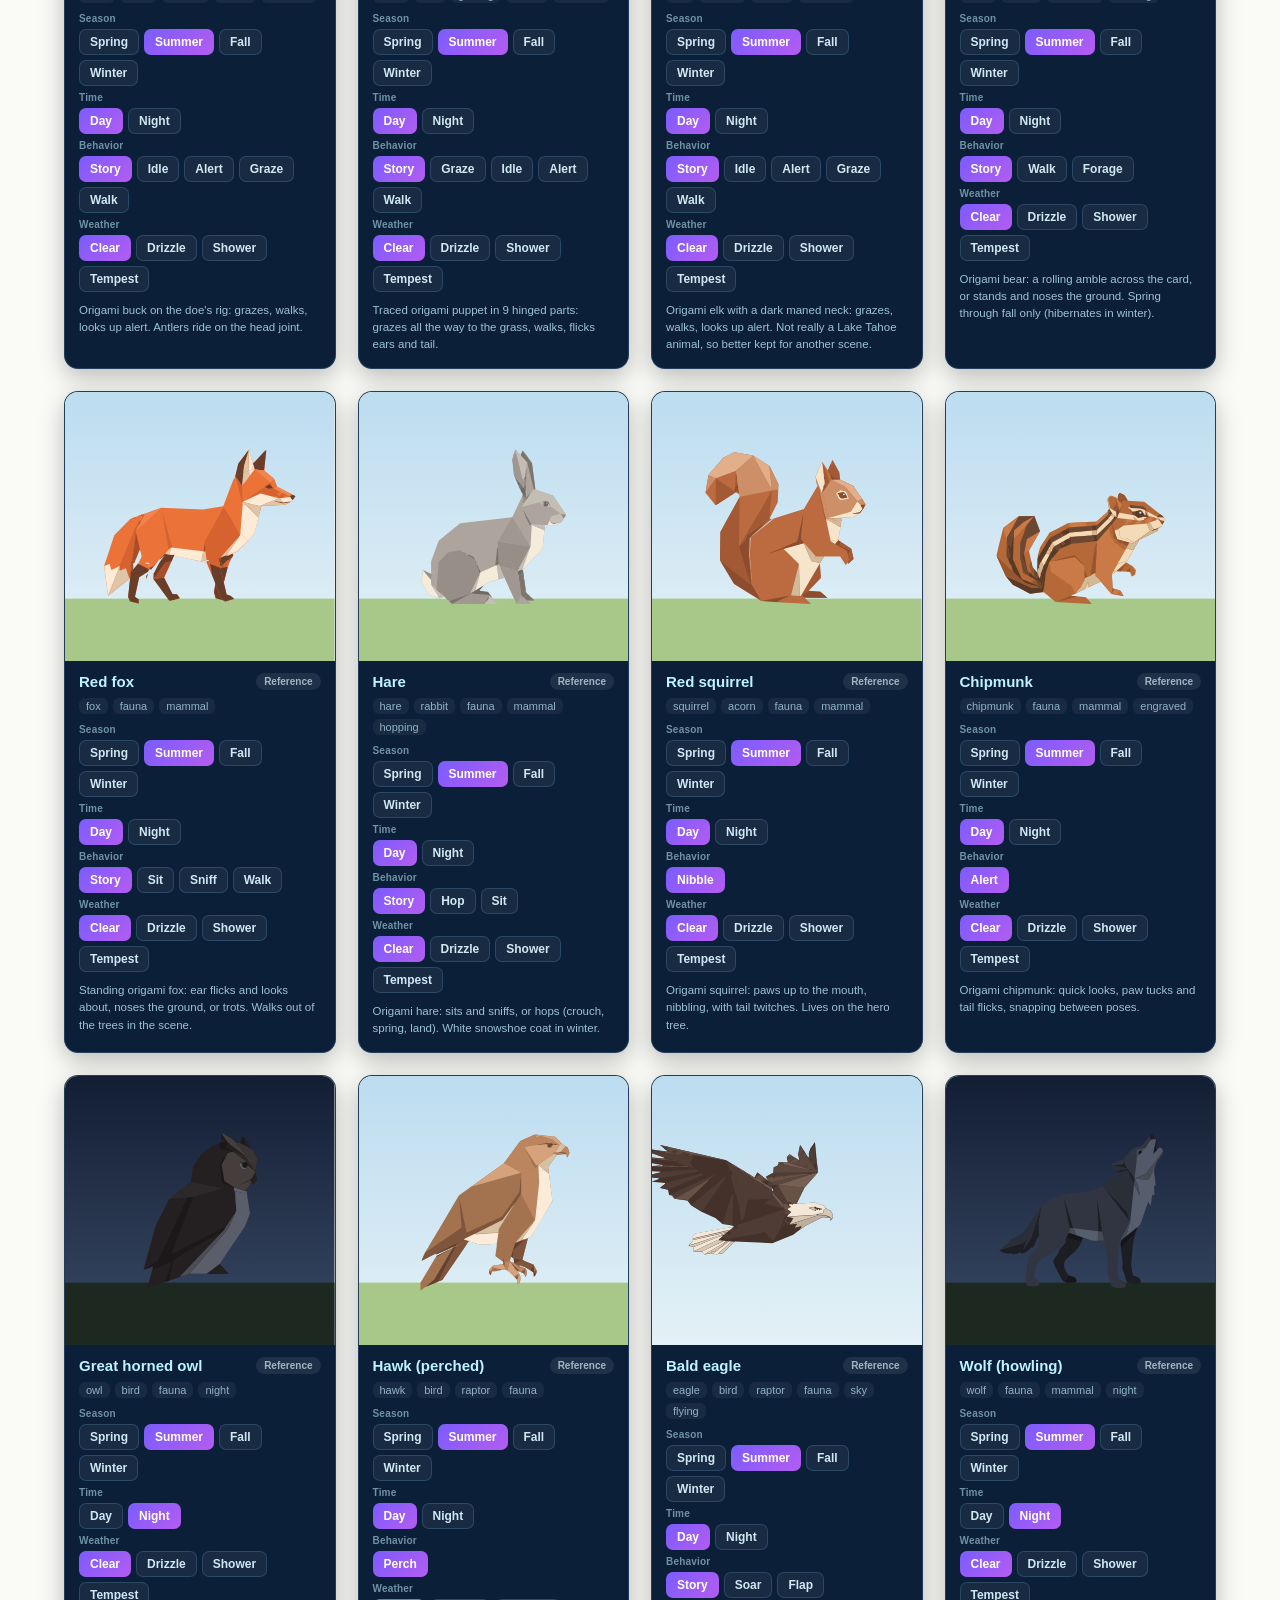
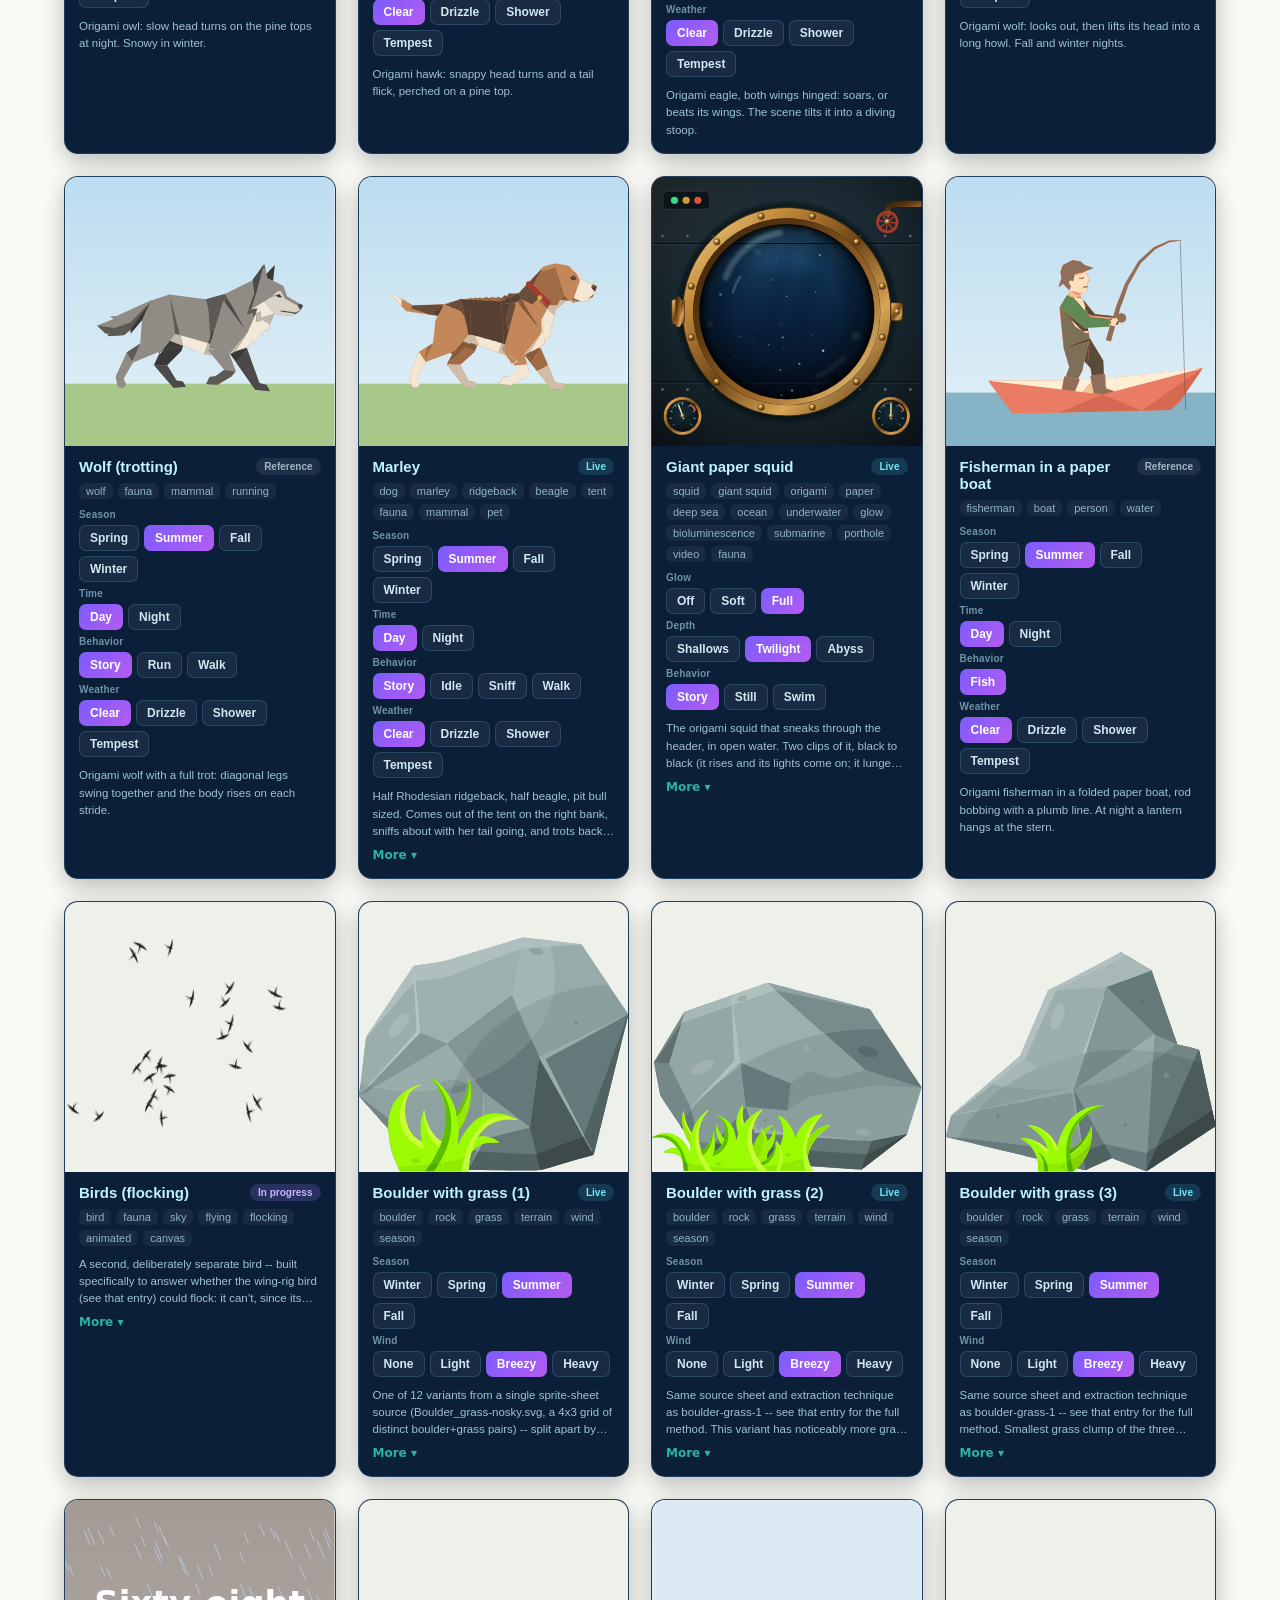
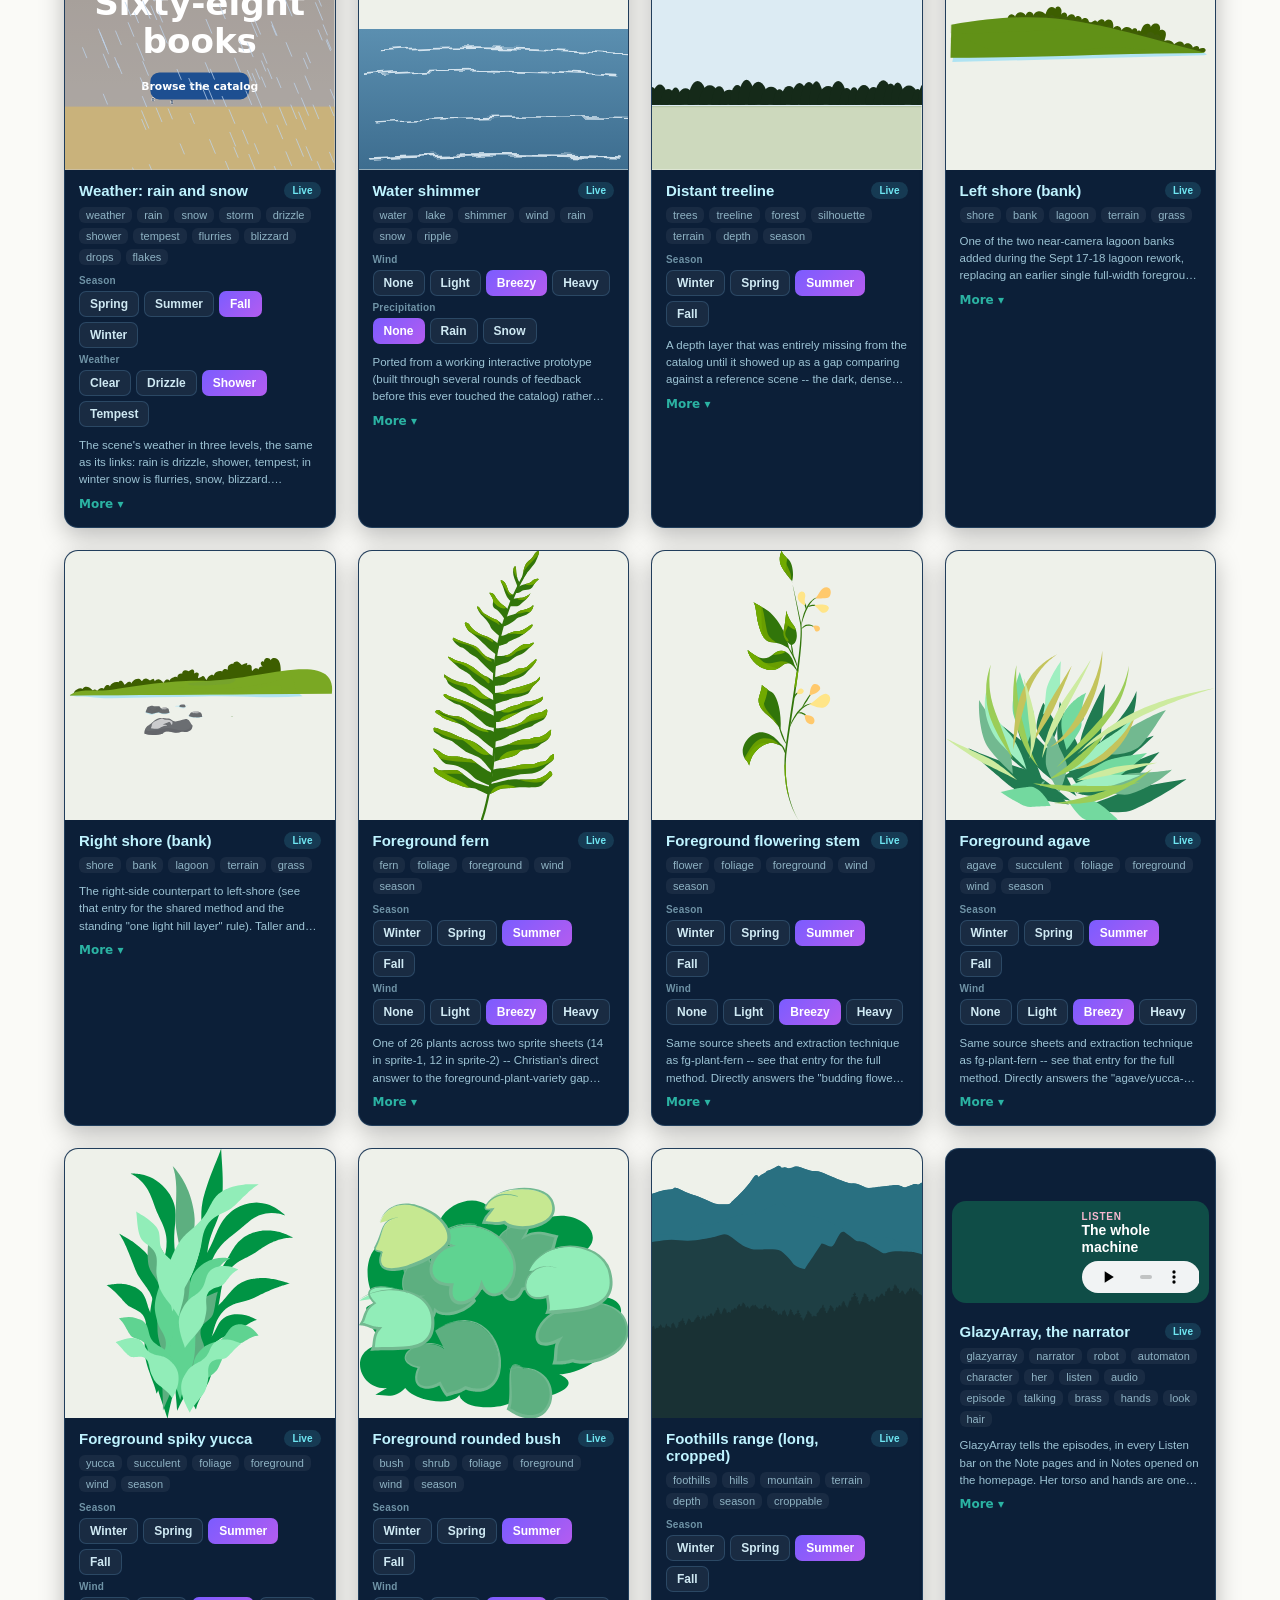
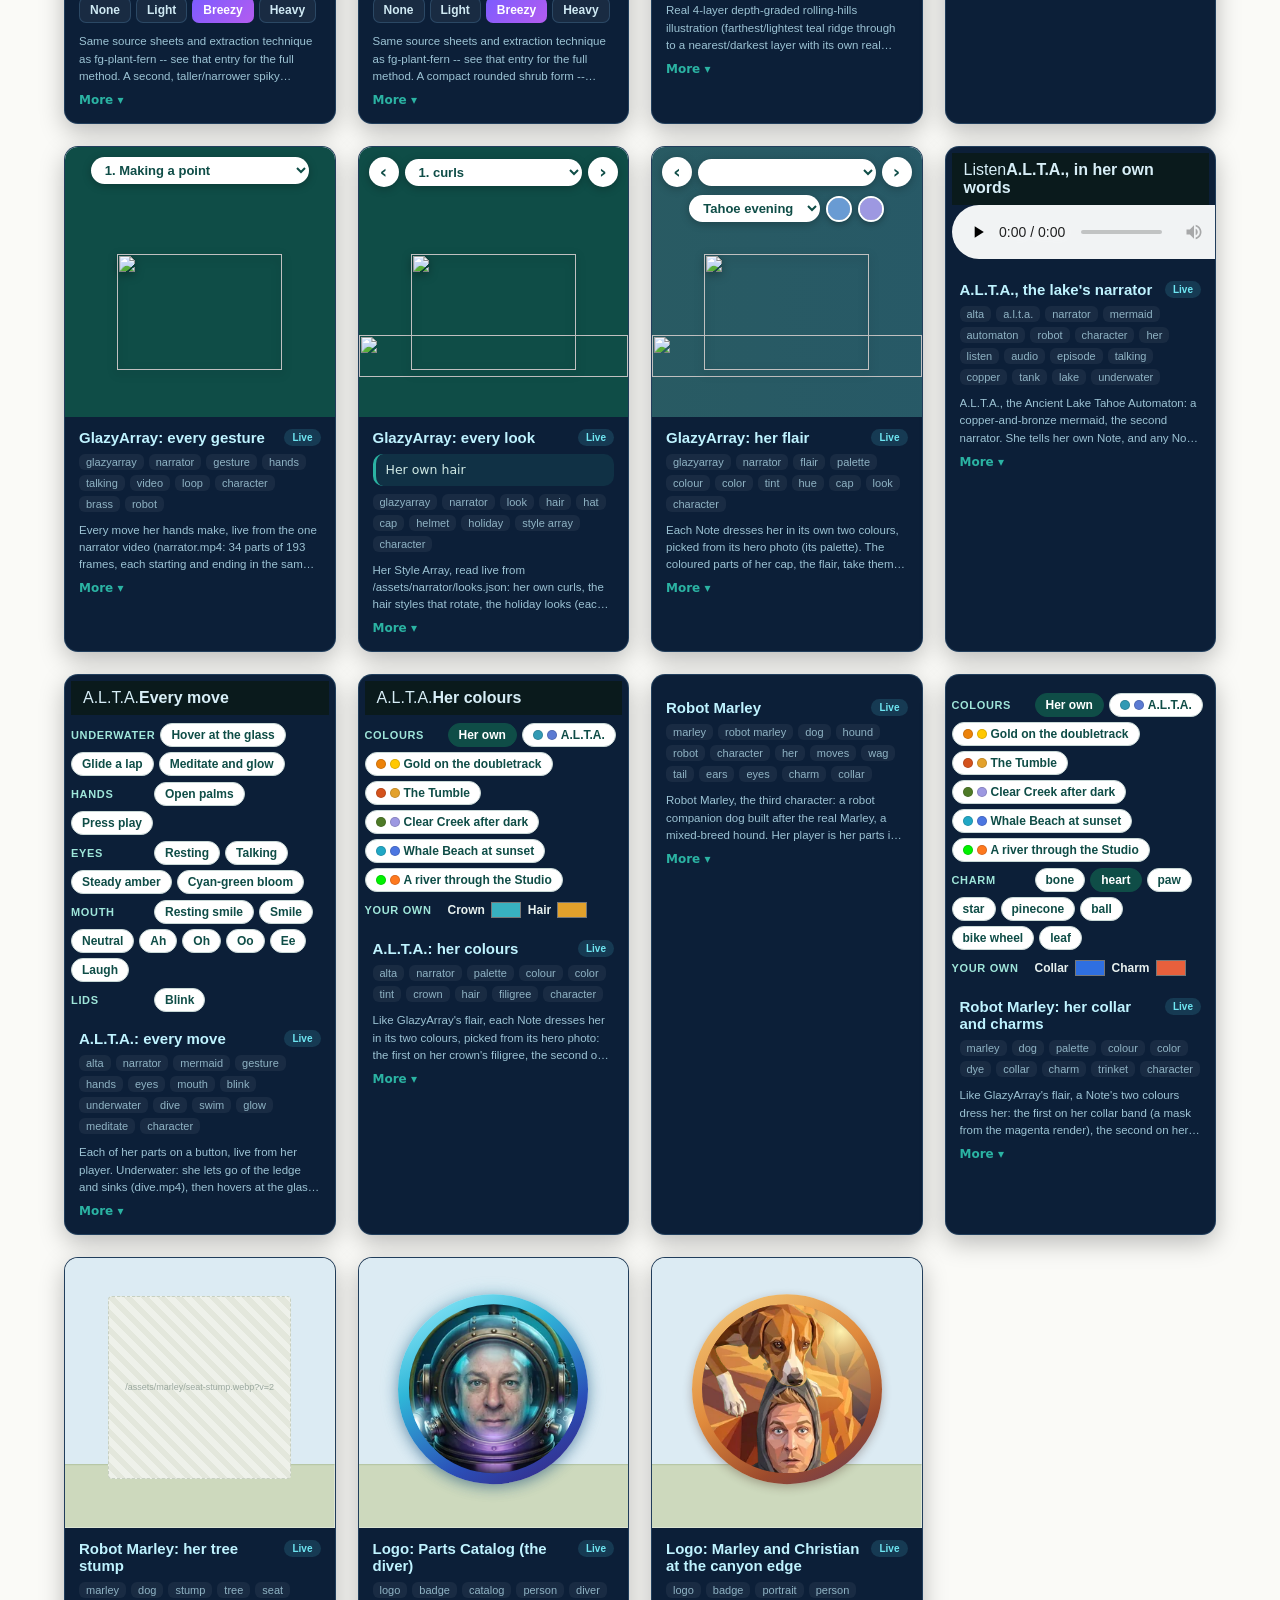
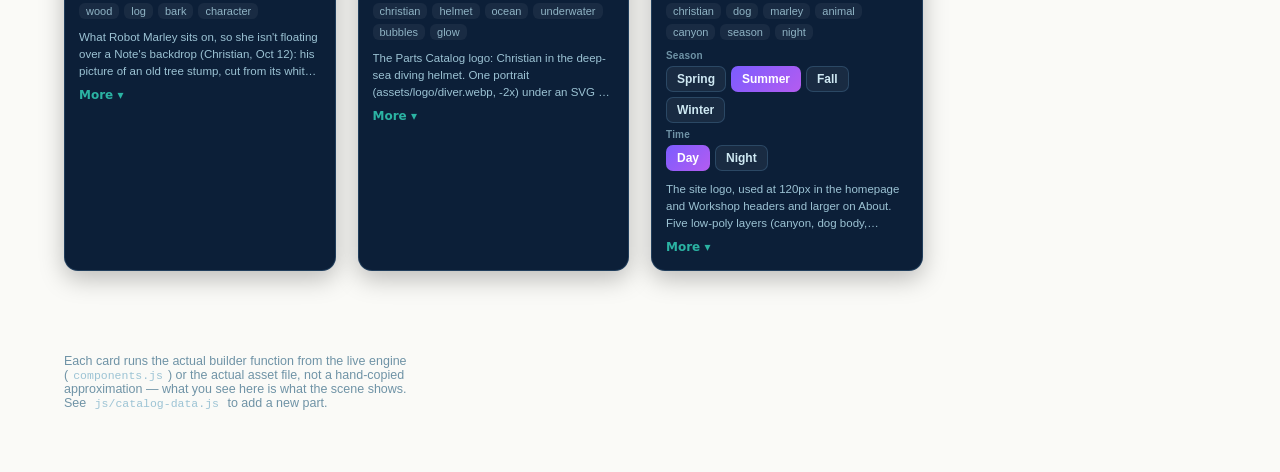
==== commit 11727792: "Robot Marley's stump: her new carved one (the main site's seat-stump.webp, v2) Christian, Oct 14. Th" ====
--- a/index.html
+++ b/index.html
@@ -91,13 +91,13 @@
 <script src="js/squid-card.js?v=2"></script>
 <script src="js/alta-cards.js?v=4"></script>
 <script src="js/marley-cards.js?v=2"></script>
-<script src="js/catalog-data.js?v=1796300001"></script>
+<script src="js/catalog-data.js?v=1796300002"></script>
 <script src="js/catalog-app.js?v=1795900000"></script>
 <link rel="stylesheet" href="/css/narrator.css?v=31">
 <script src="/js/narrator.js?v=45" defer></script>
 <link rel="stylesheet" href="/css/alta.css?v=10">
 <script src="/js/alta.js?v=15" defer></script>
-<link rel="stylesheet" href="/css/marley.css?v=9">
+<link rel="stylesheet" href="/css/marley.css?v=10">
 <script src="/js/marley.js?v=14" defer></script>
 </body>
 </html>
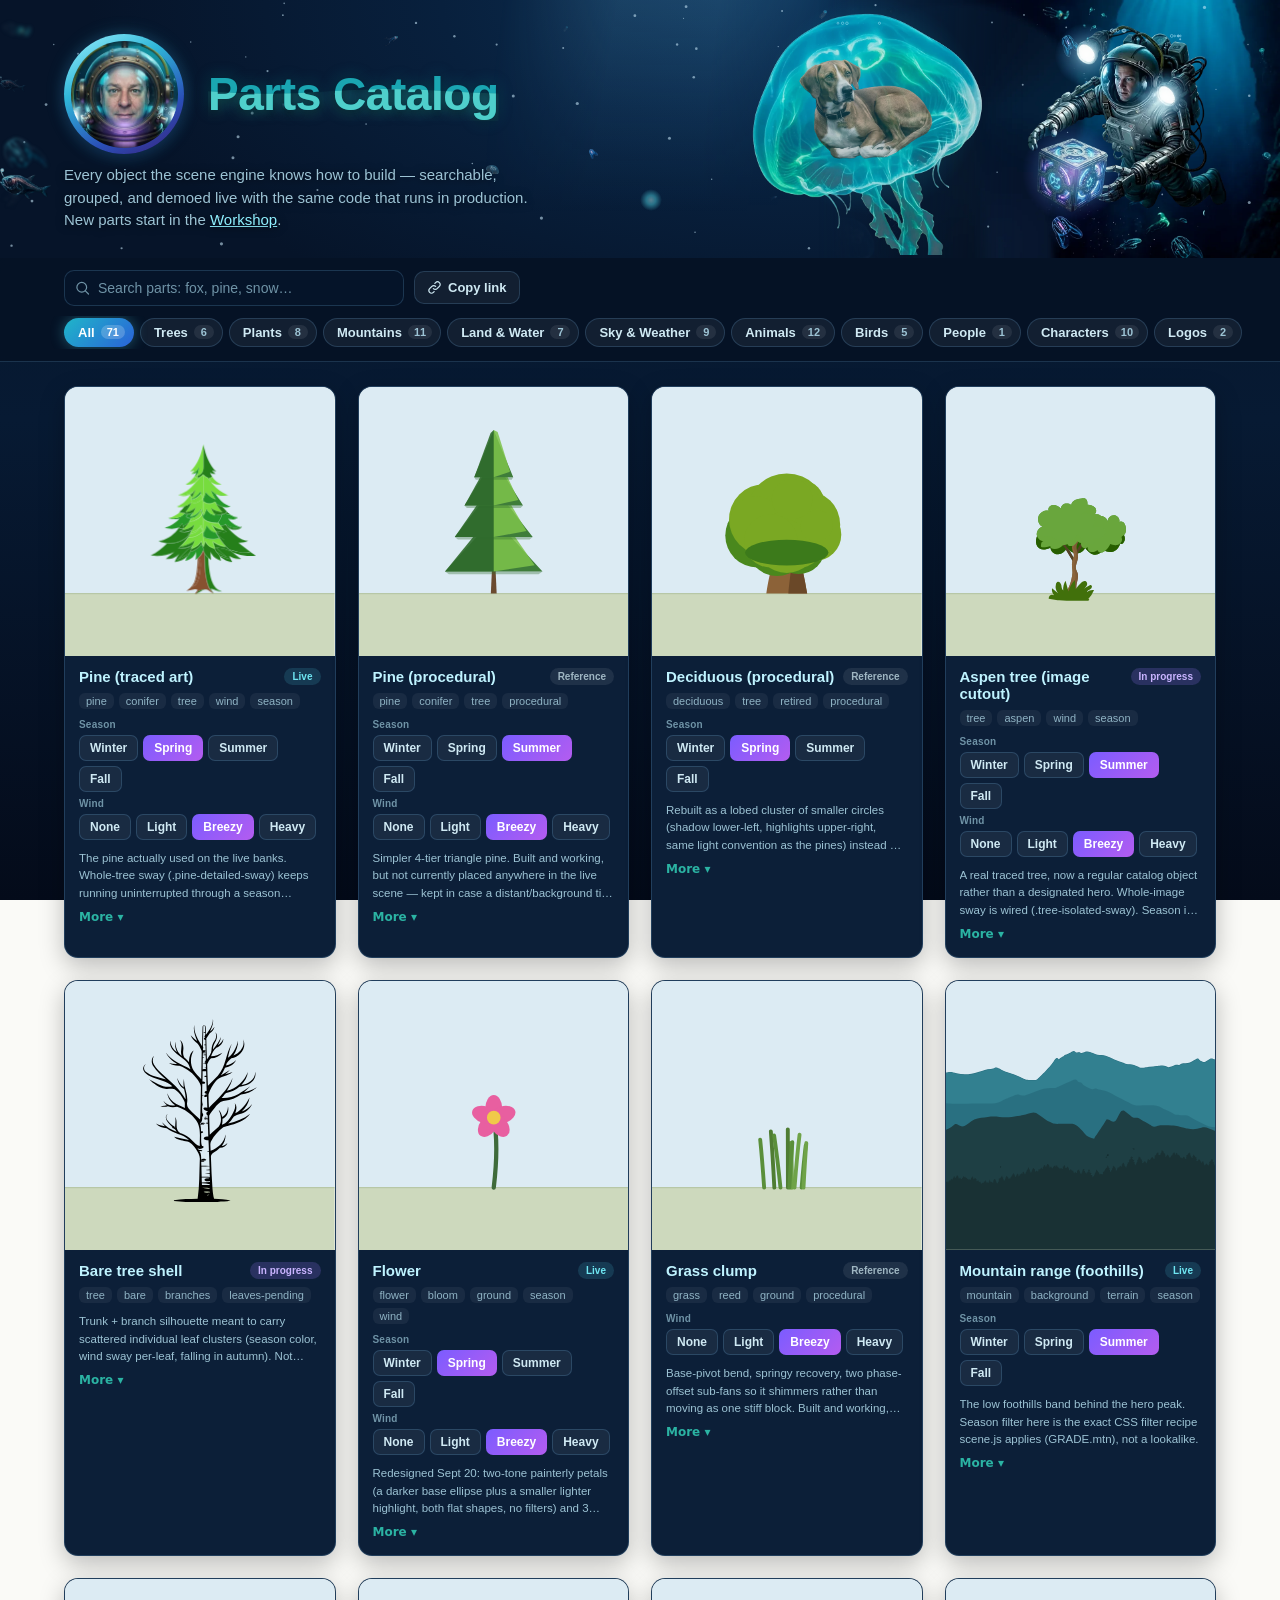
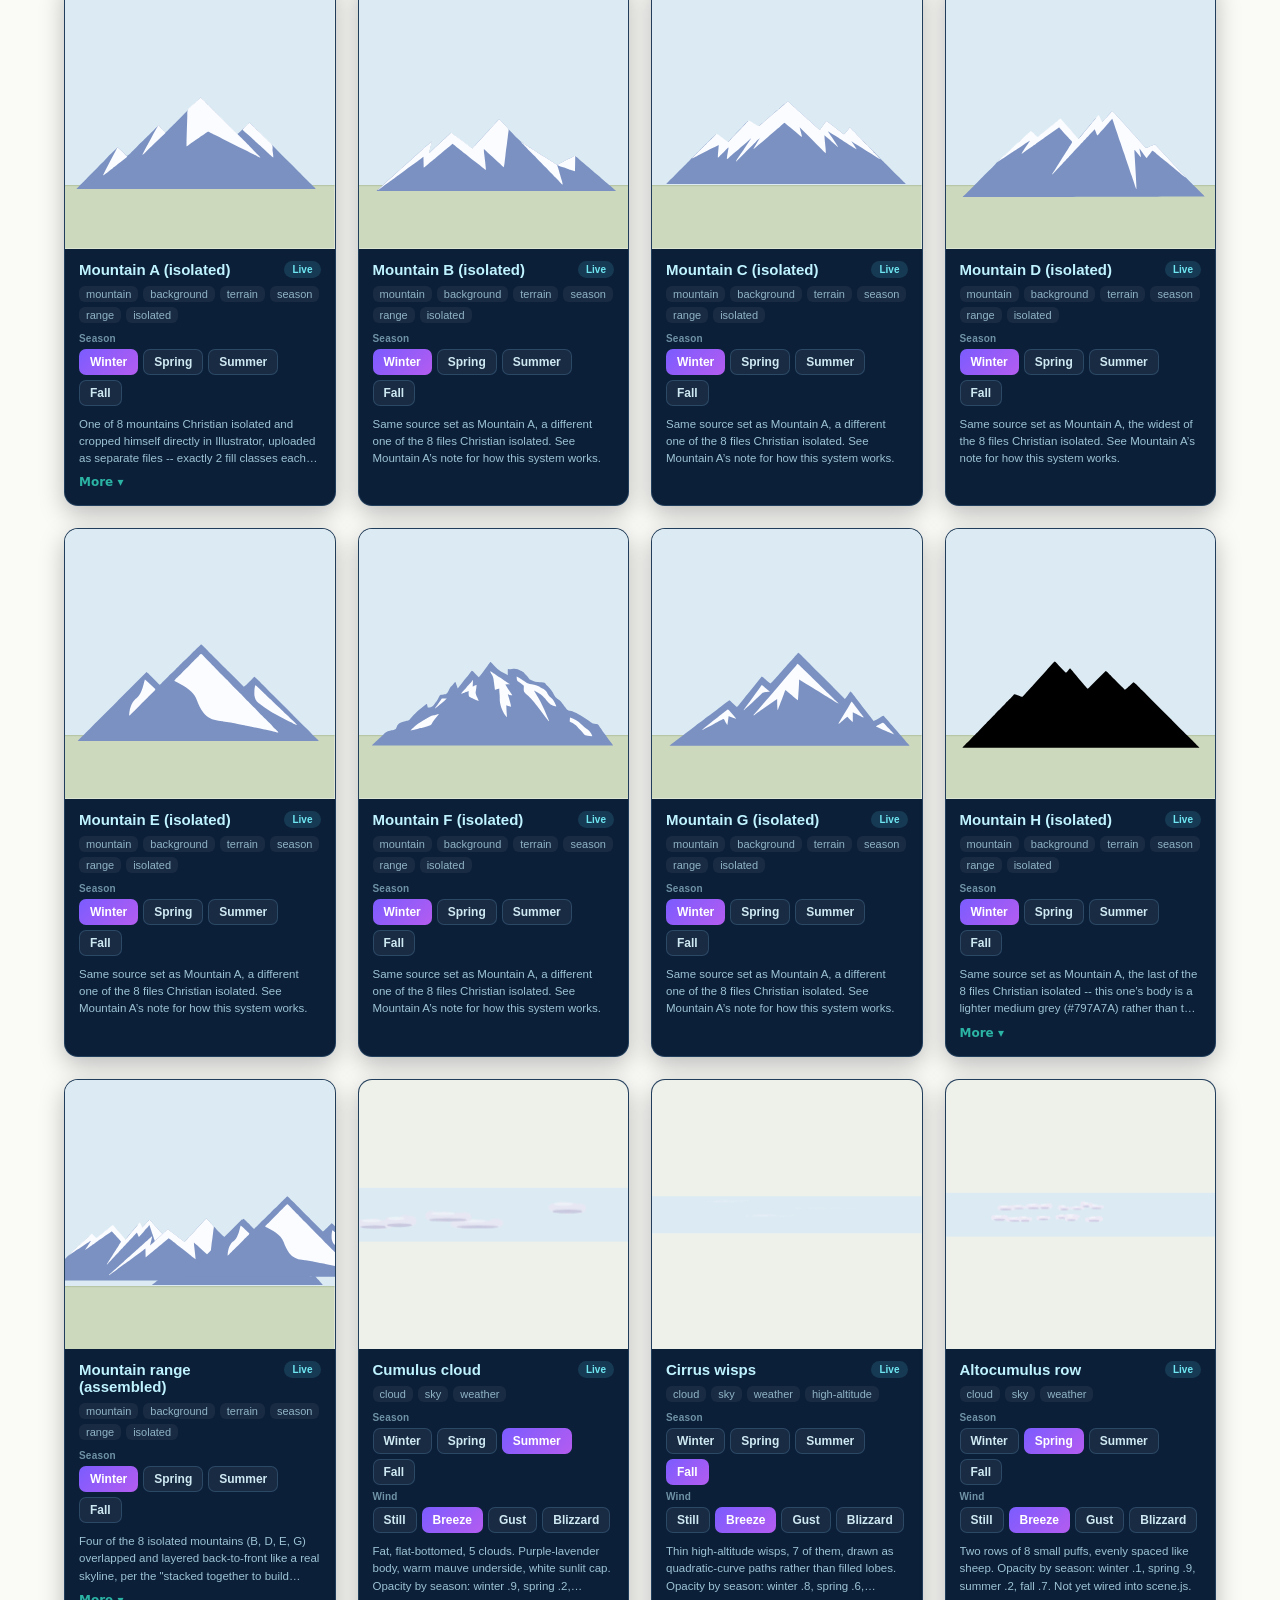
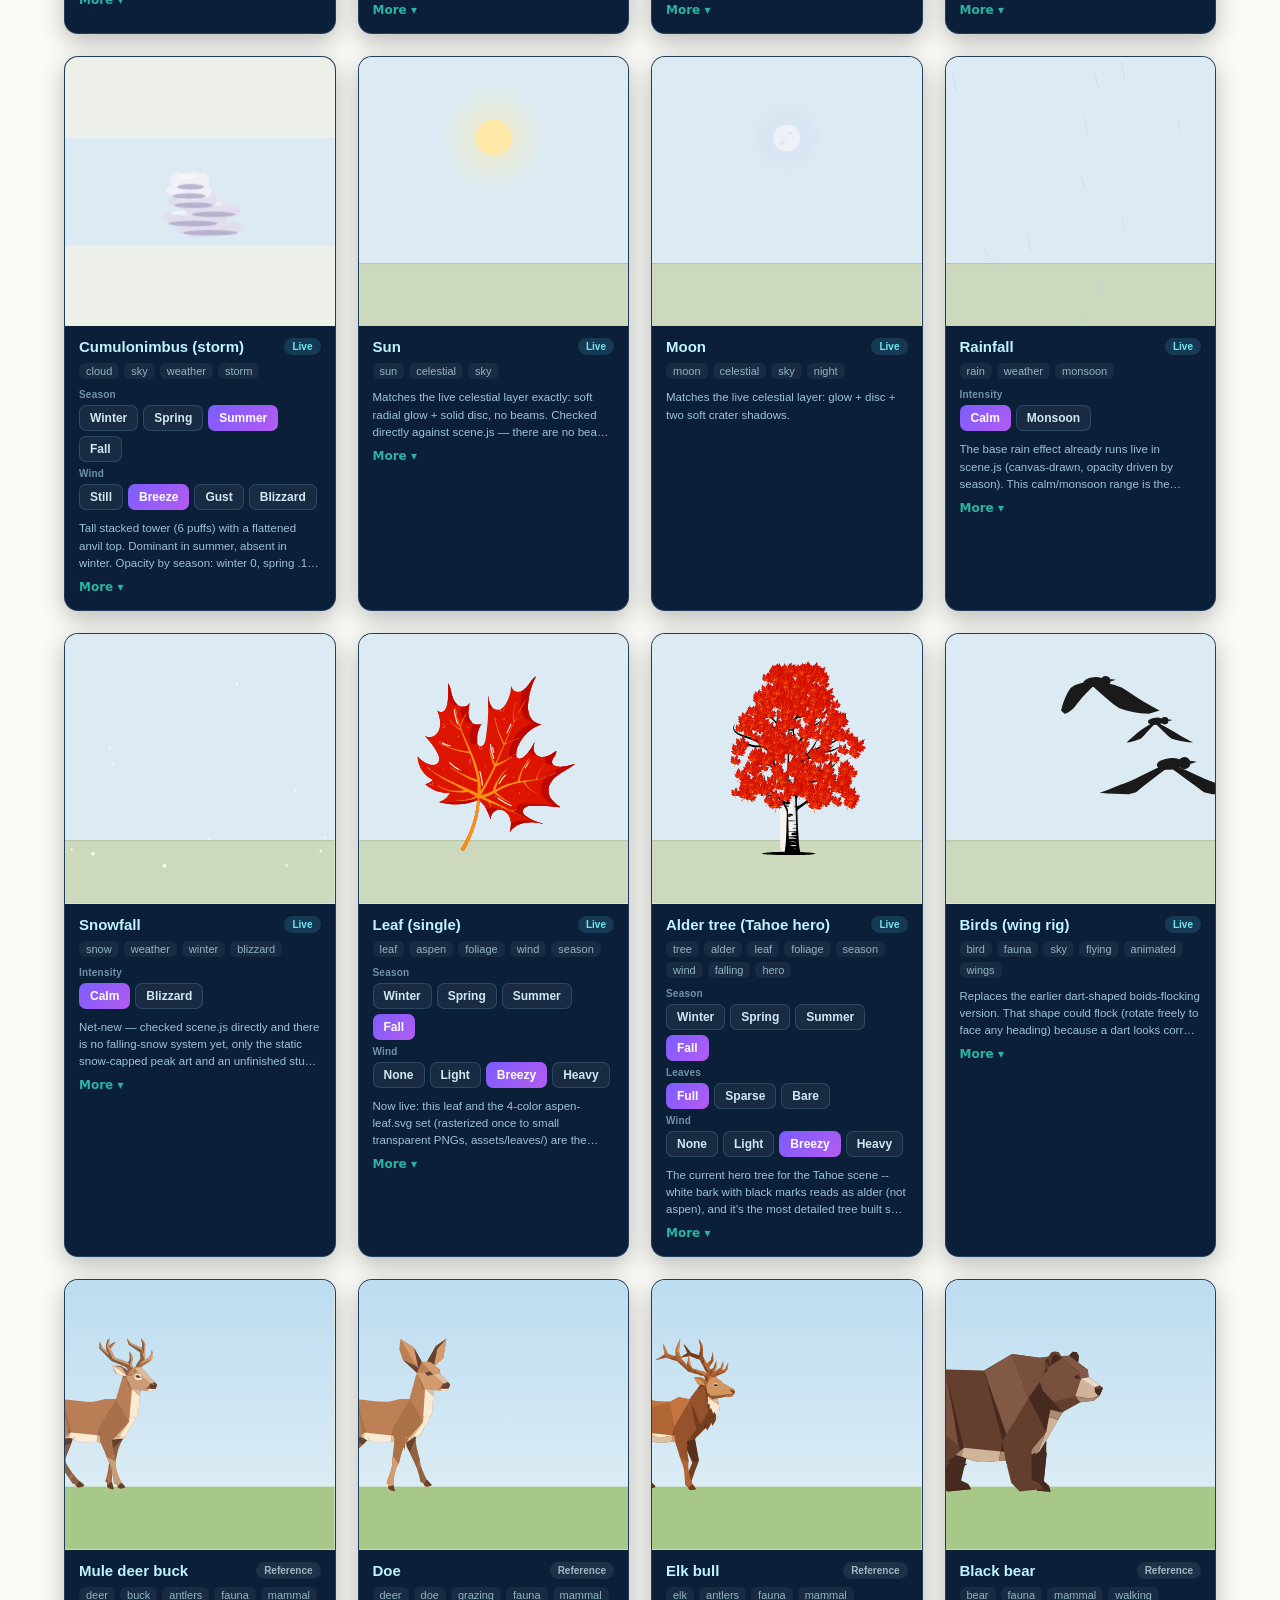
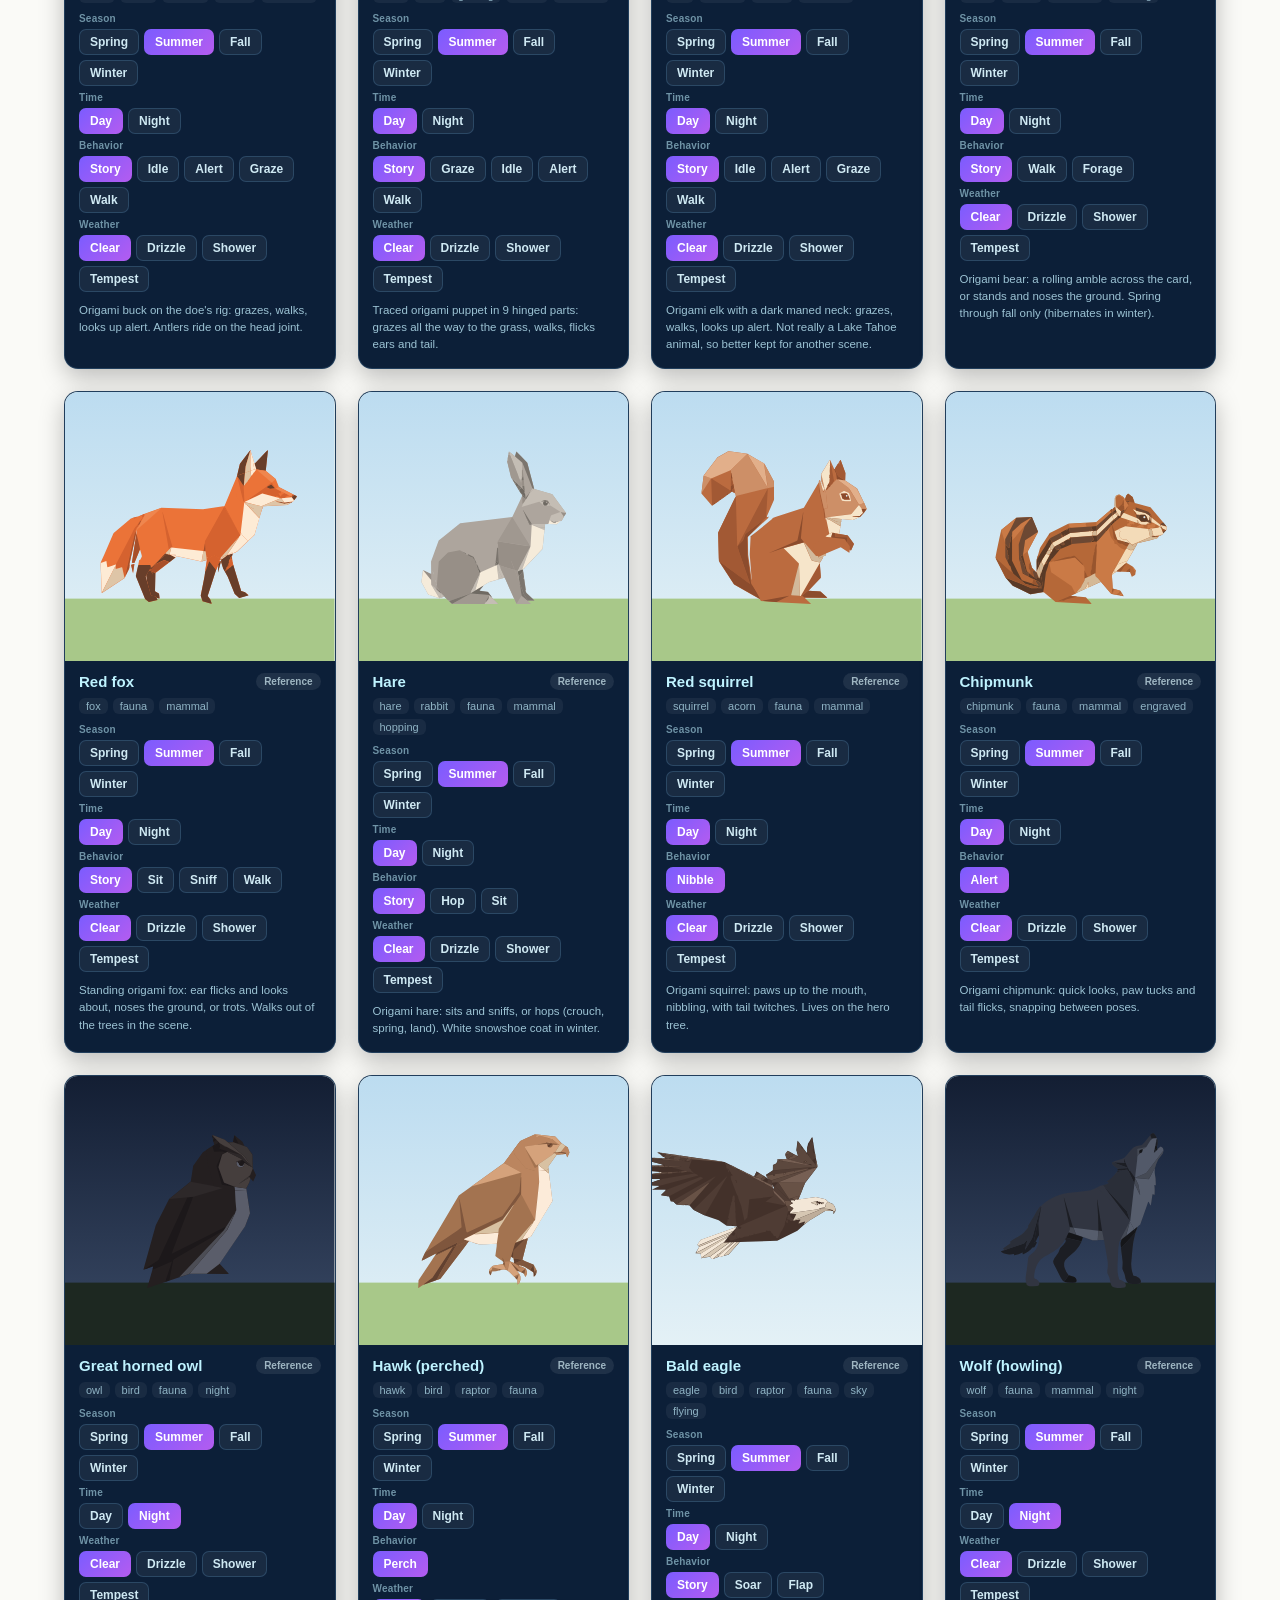
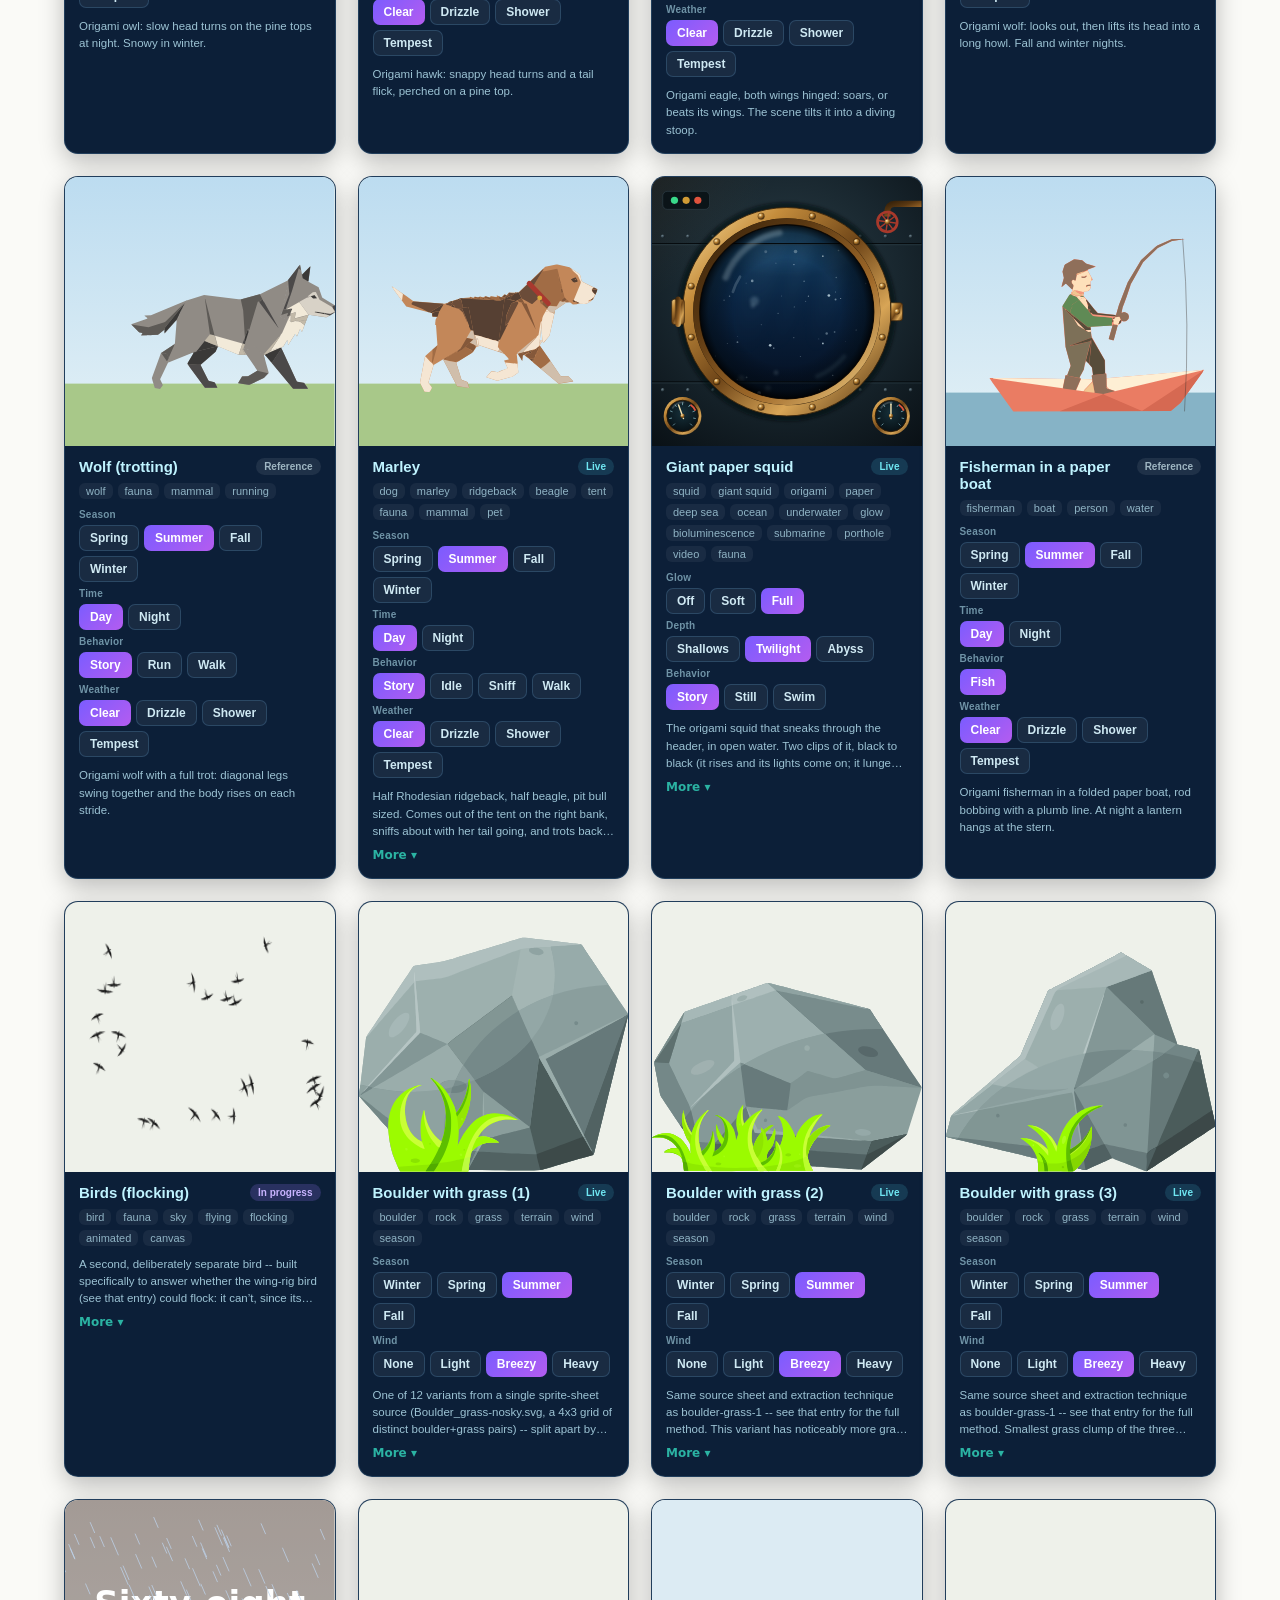
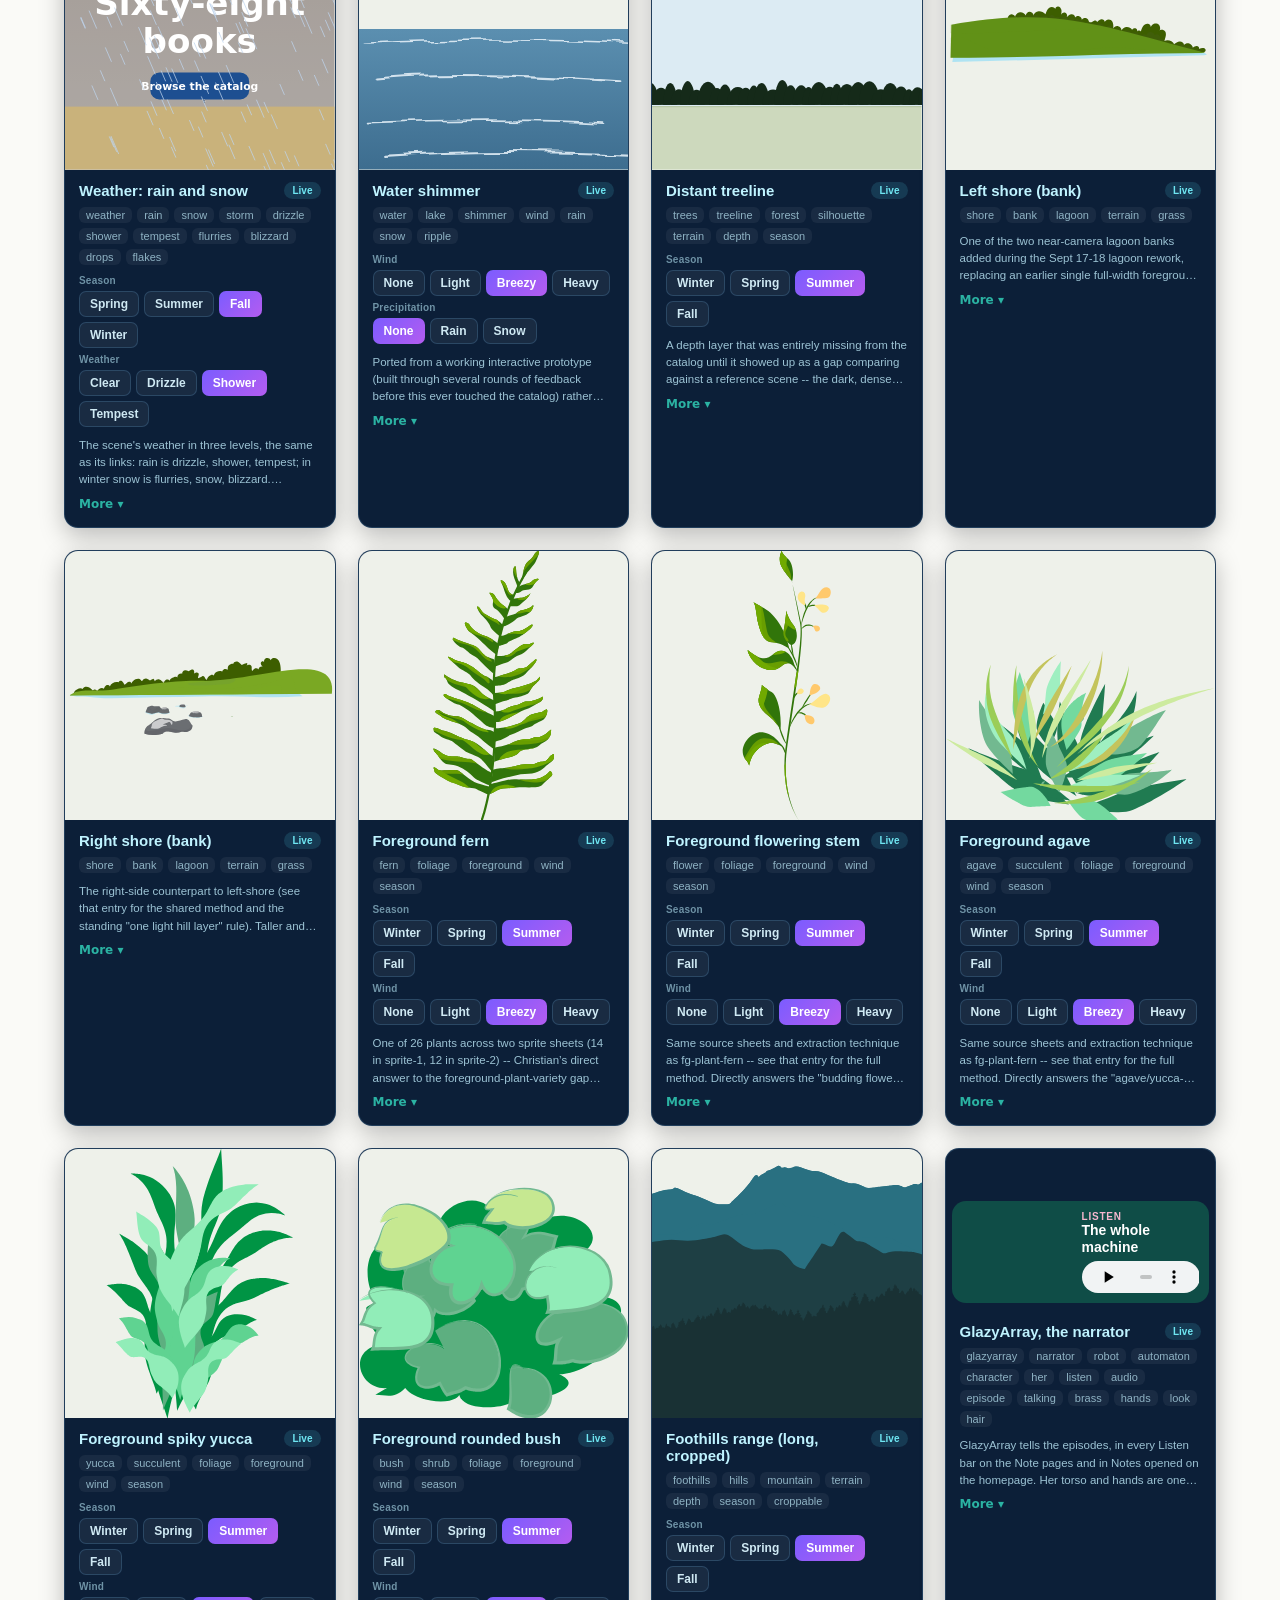
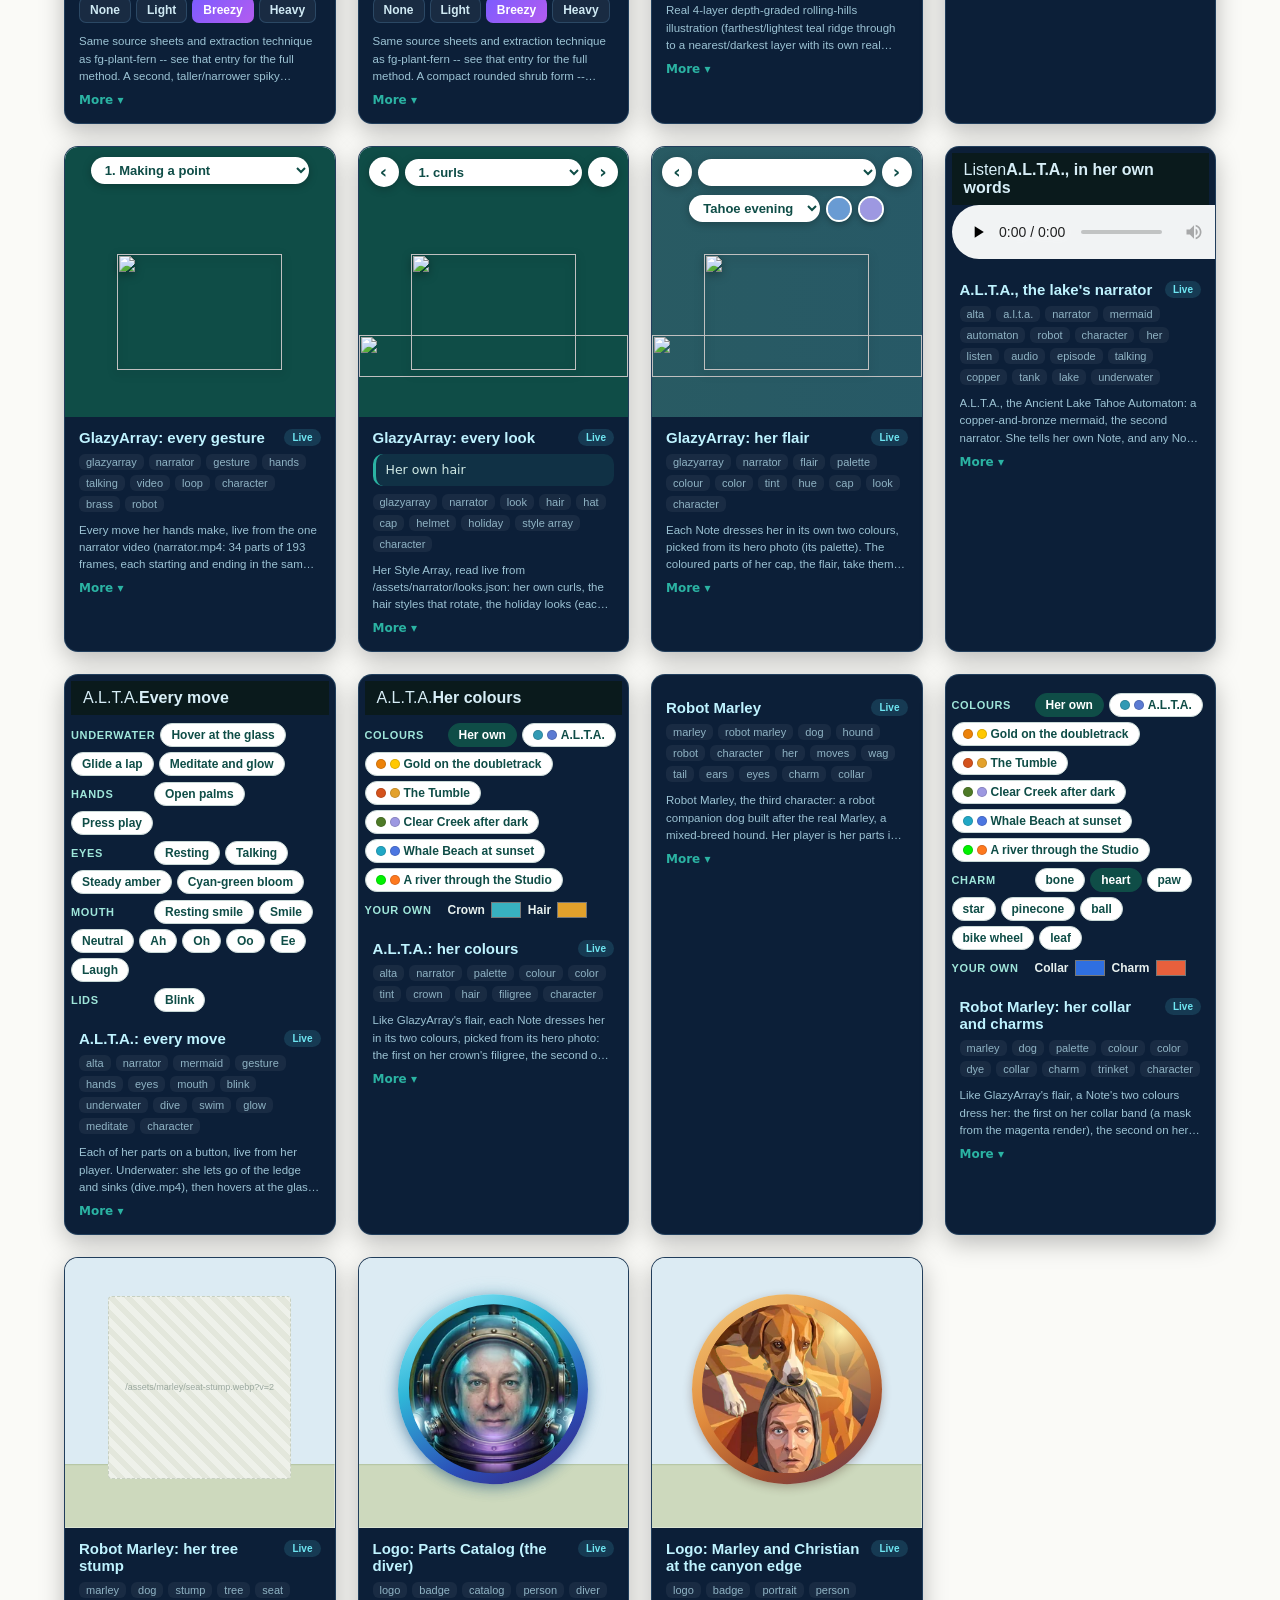
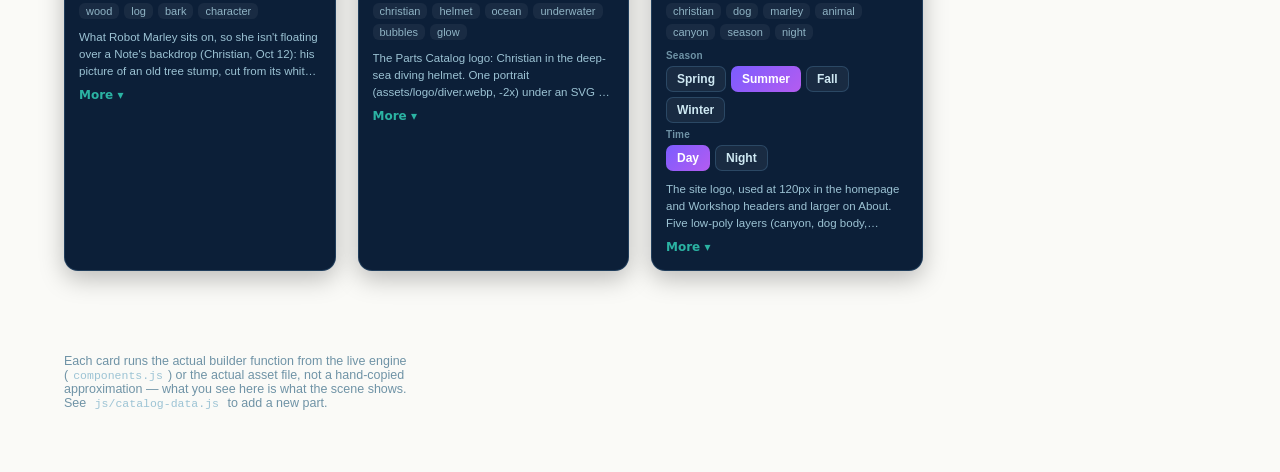
==== commit c5f9f9df: "marley.js v15 (her stump takes a Note's colours) Co-Authored-By: Claude Opus 5.5 <noreply@anthropic." ====
--- a/index.html
+++ b/index.html
@@ -98,6 +98,6 @@
 <link rel="stylesheet" href="/css/alta.css?v=10">
 <script src="/js/alta.js?v=15" defer></script>
 <link rel="stylesheet" href="/css/marley.css?v=10">
-<script src="/js/marley.js?v=14" defer></script>
+<script src="/js/marley.js?v=15" defer></script>
 </body>
 </html>
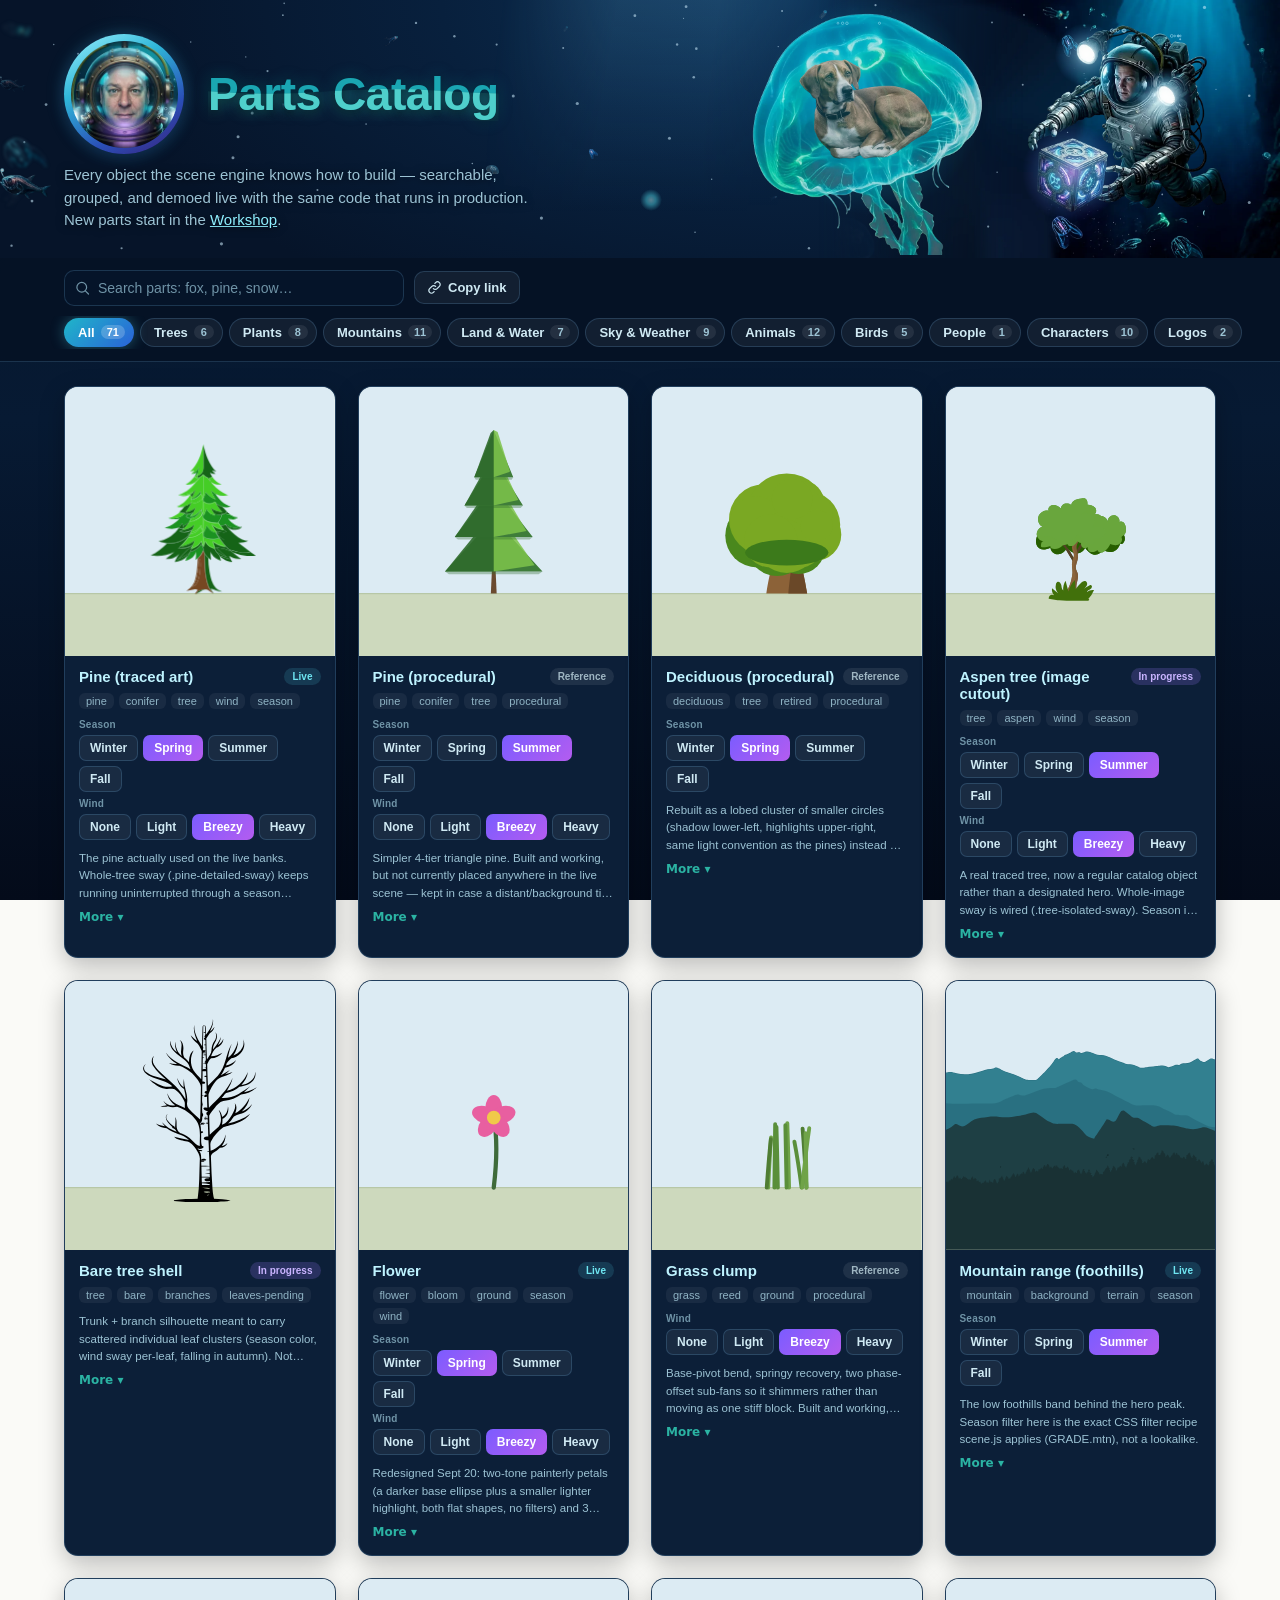
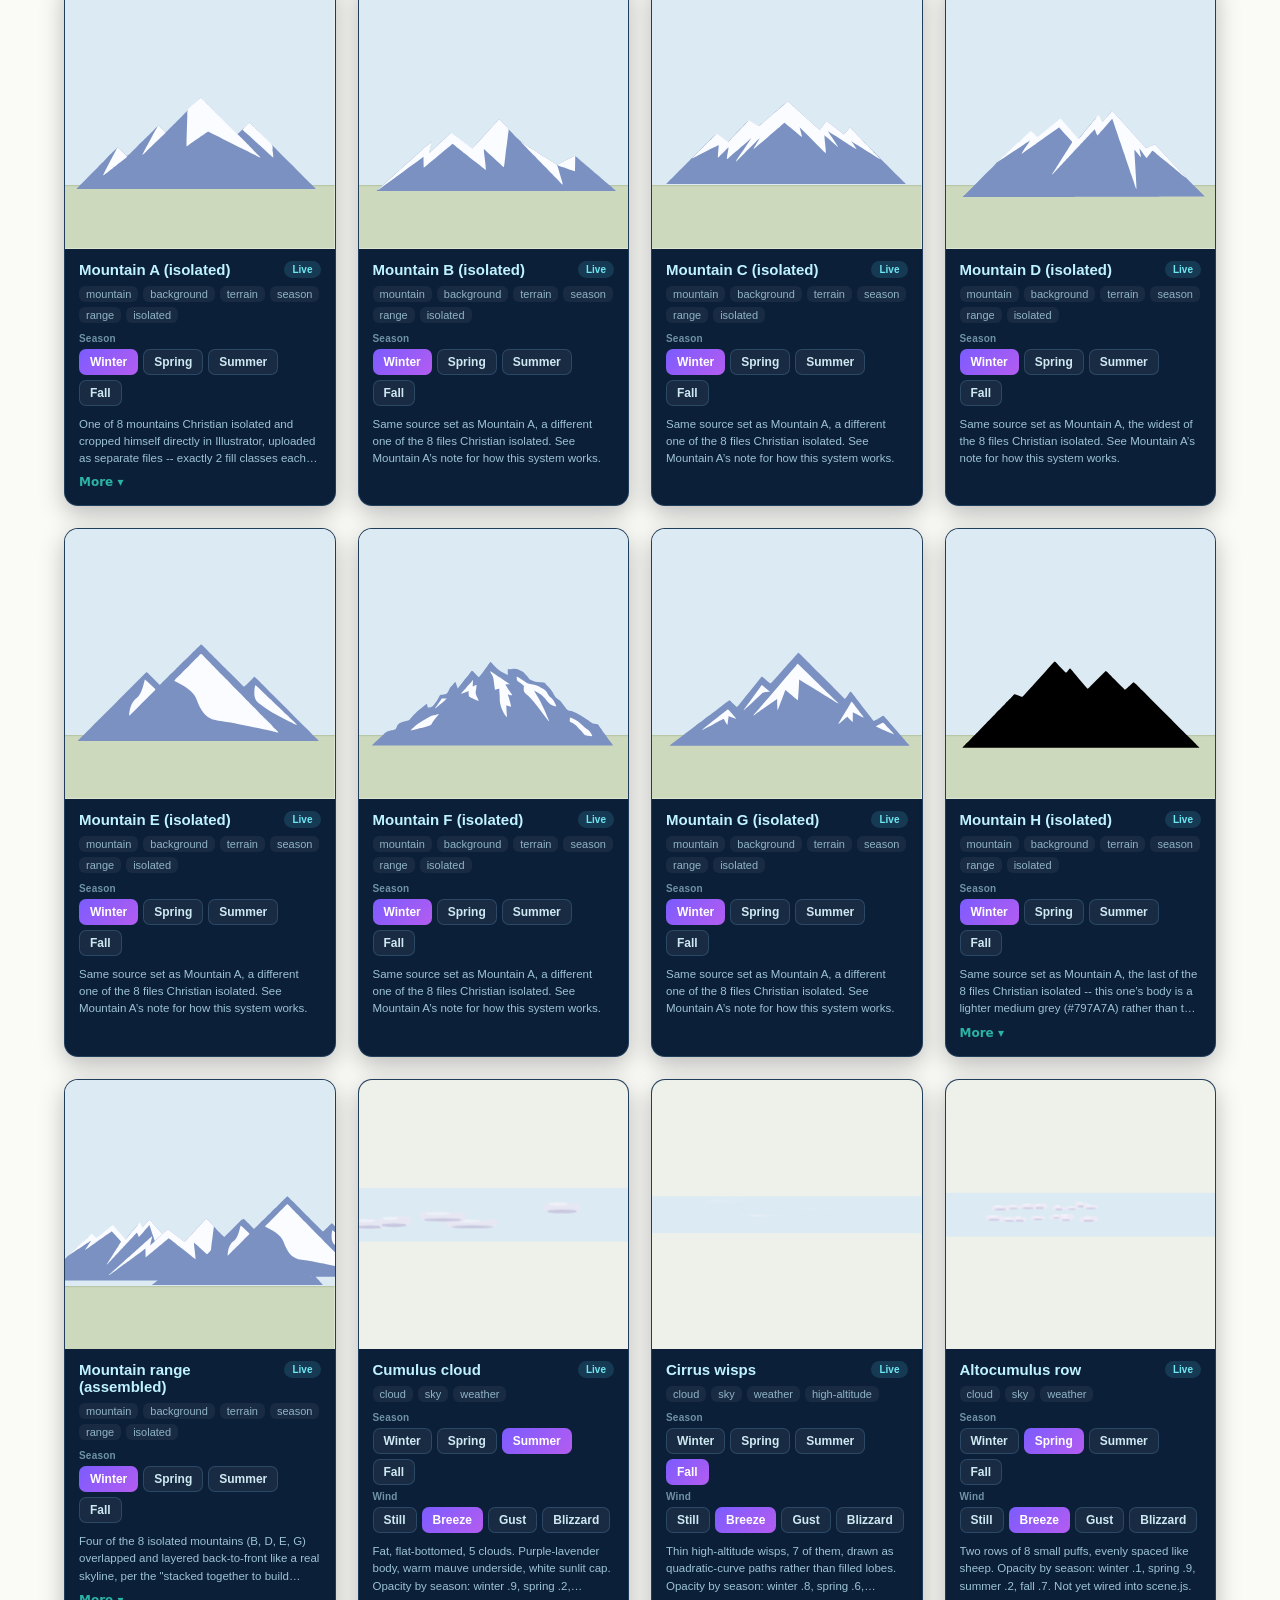
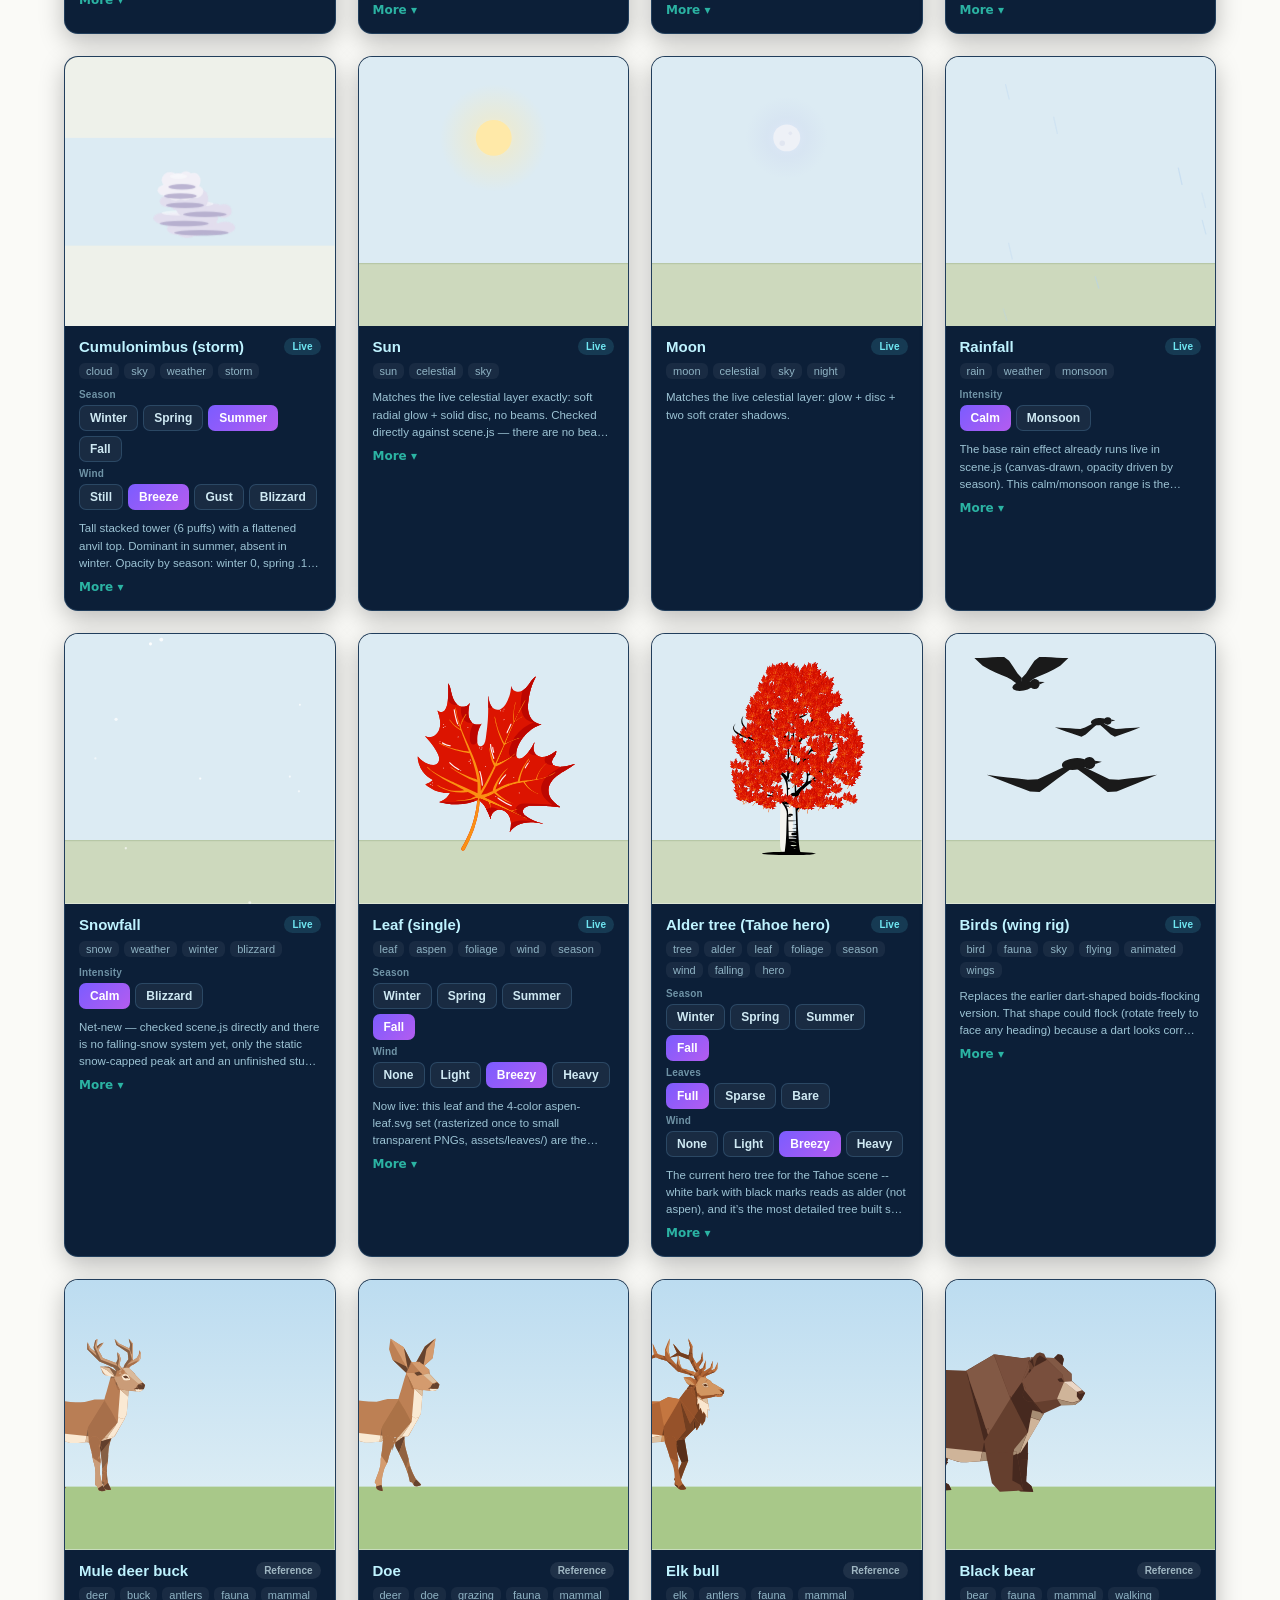
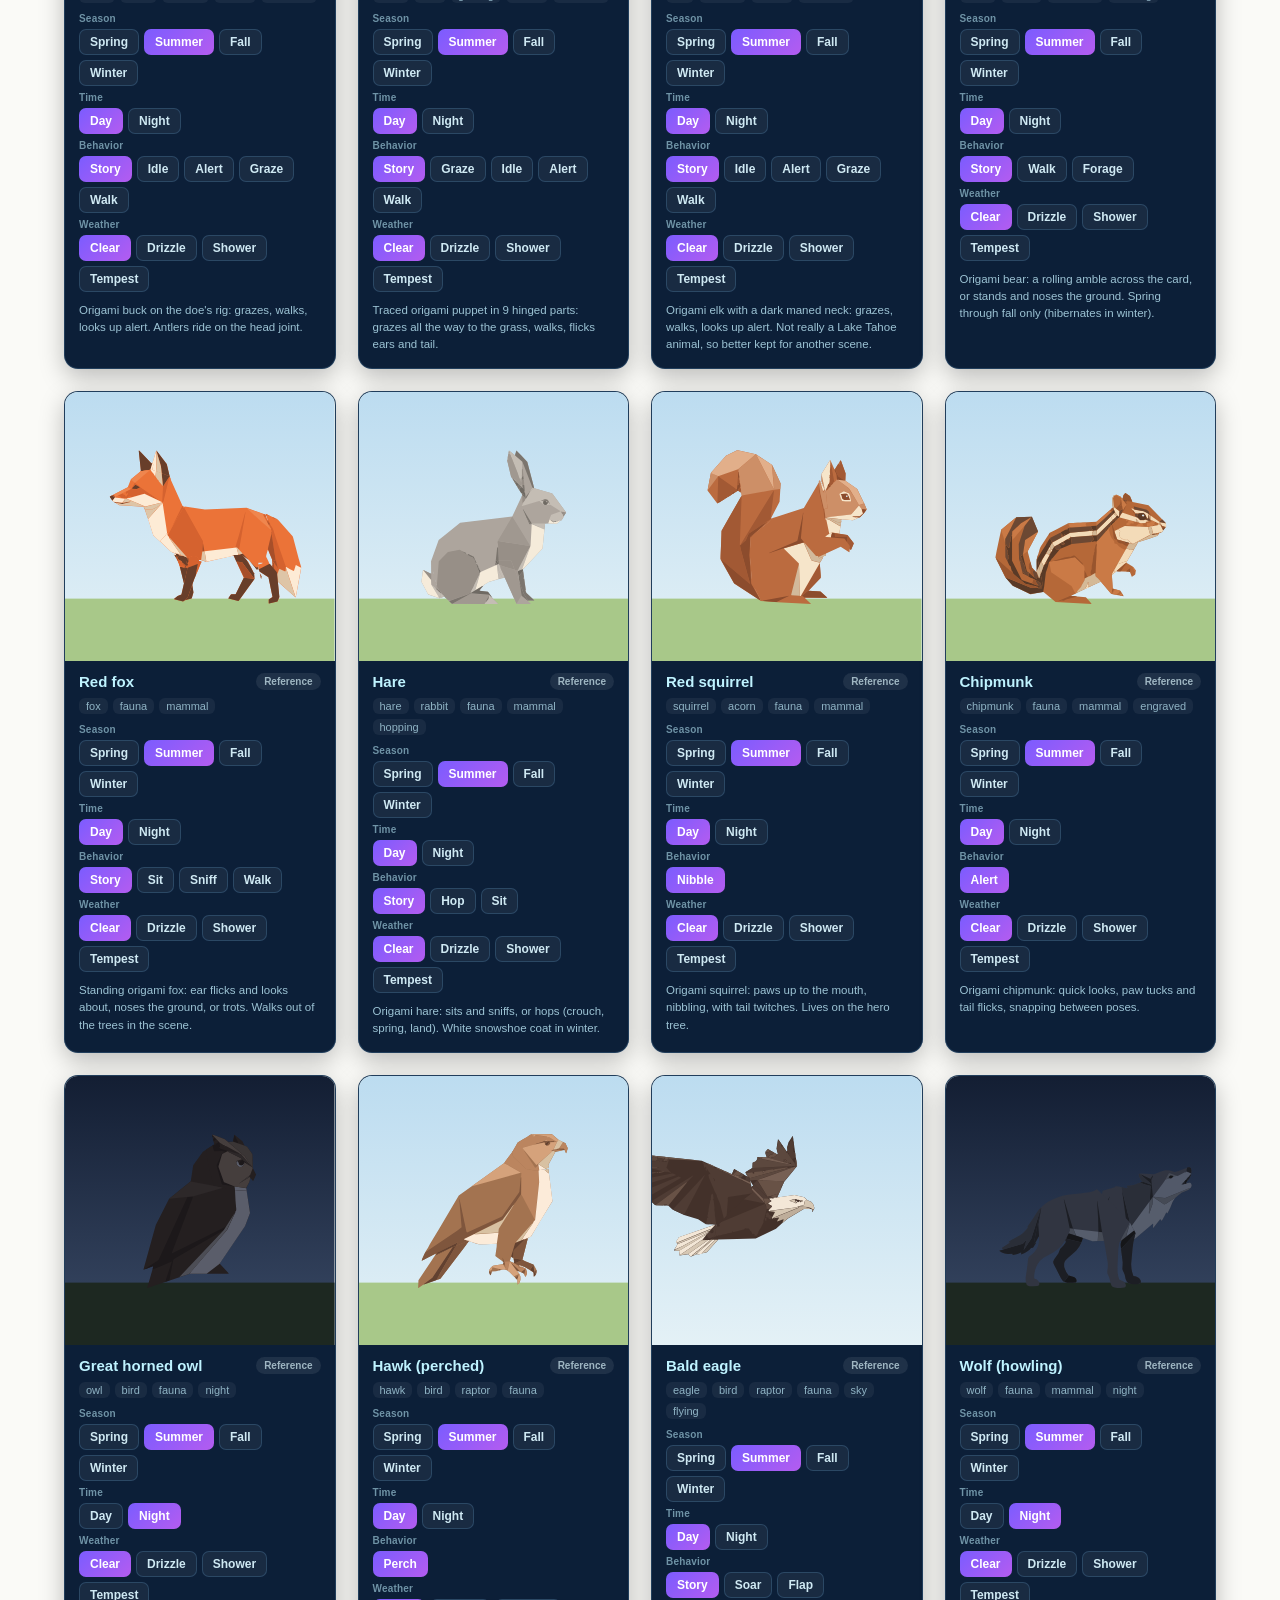
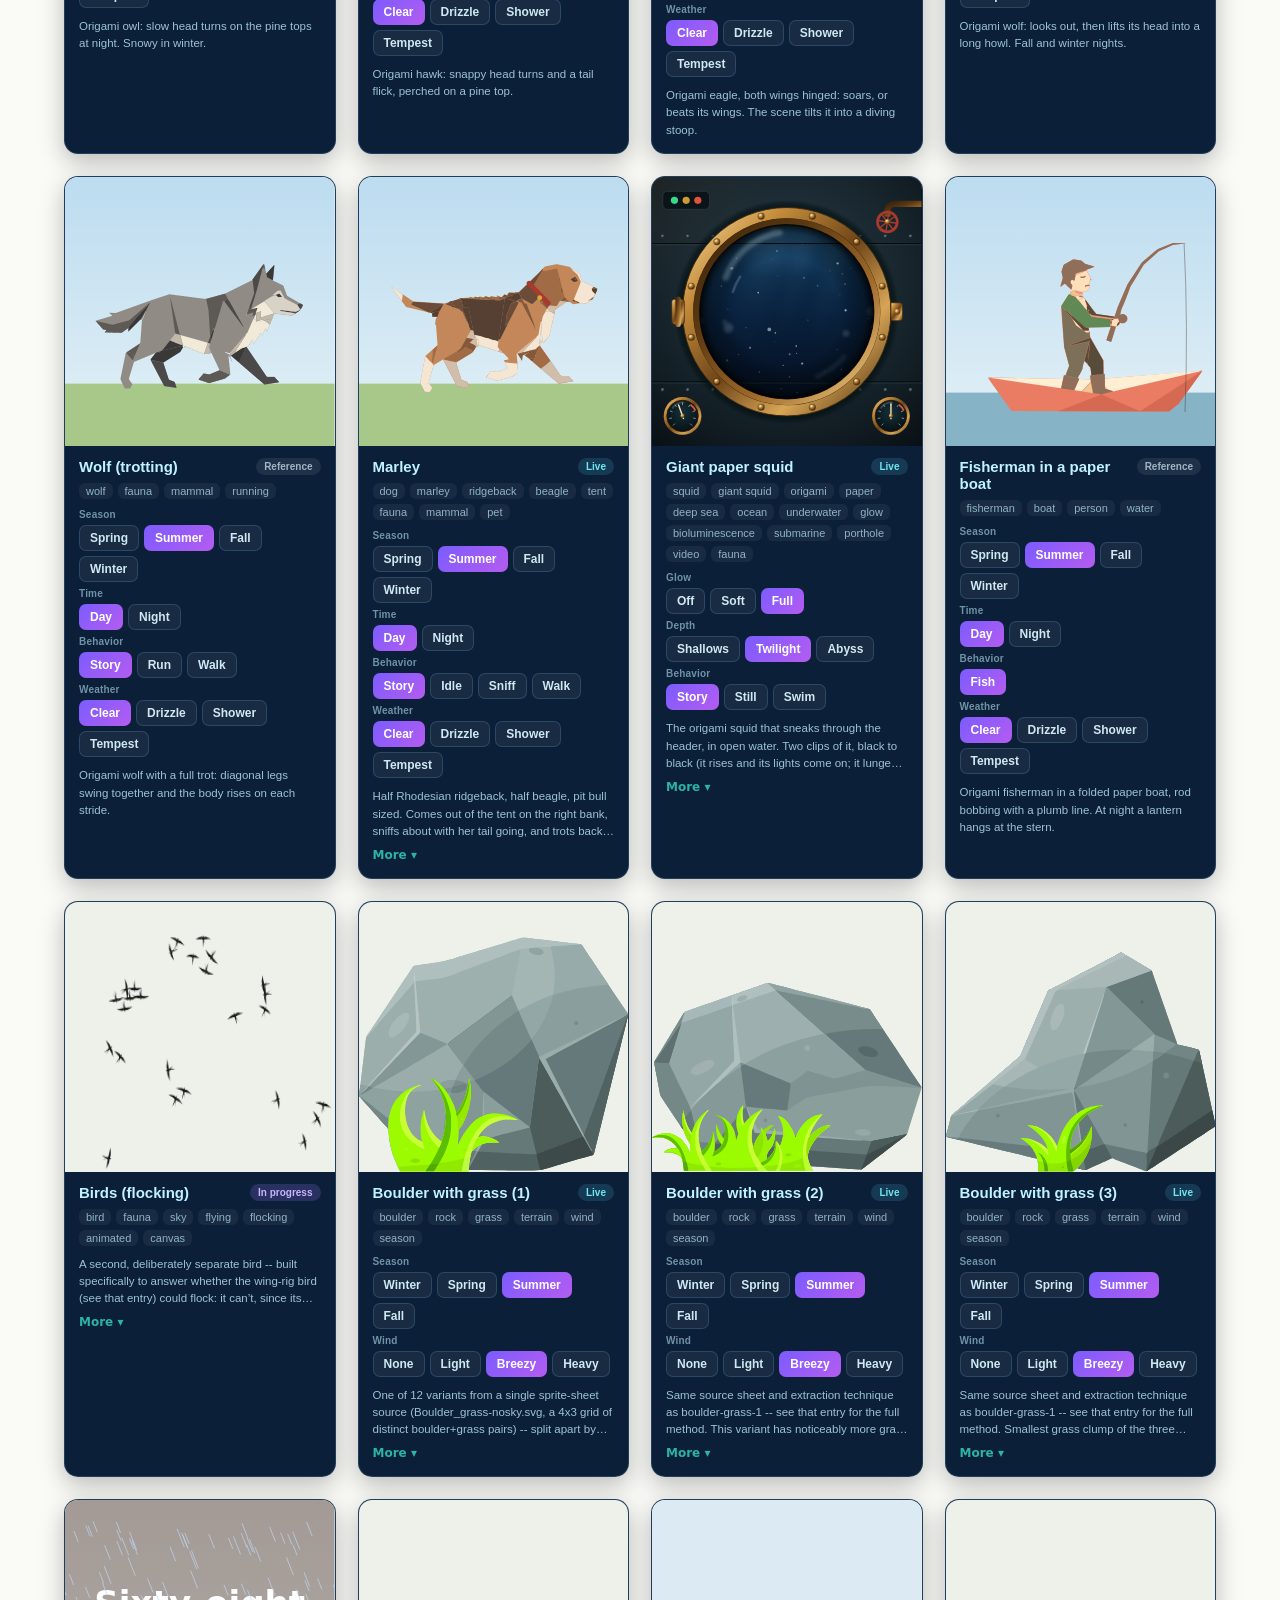
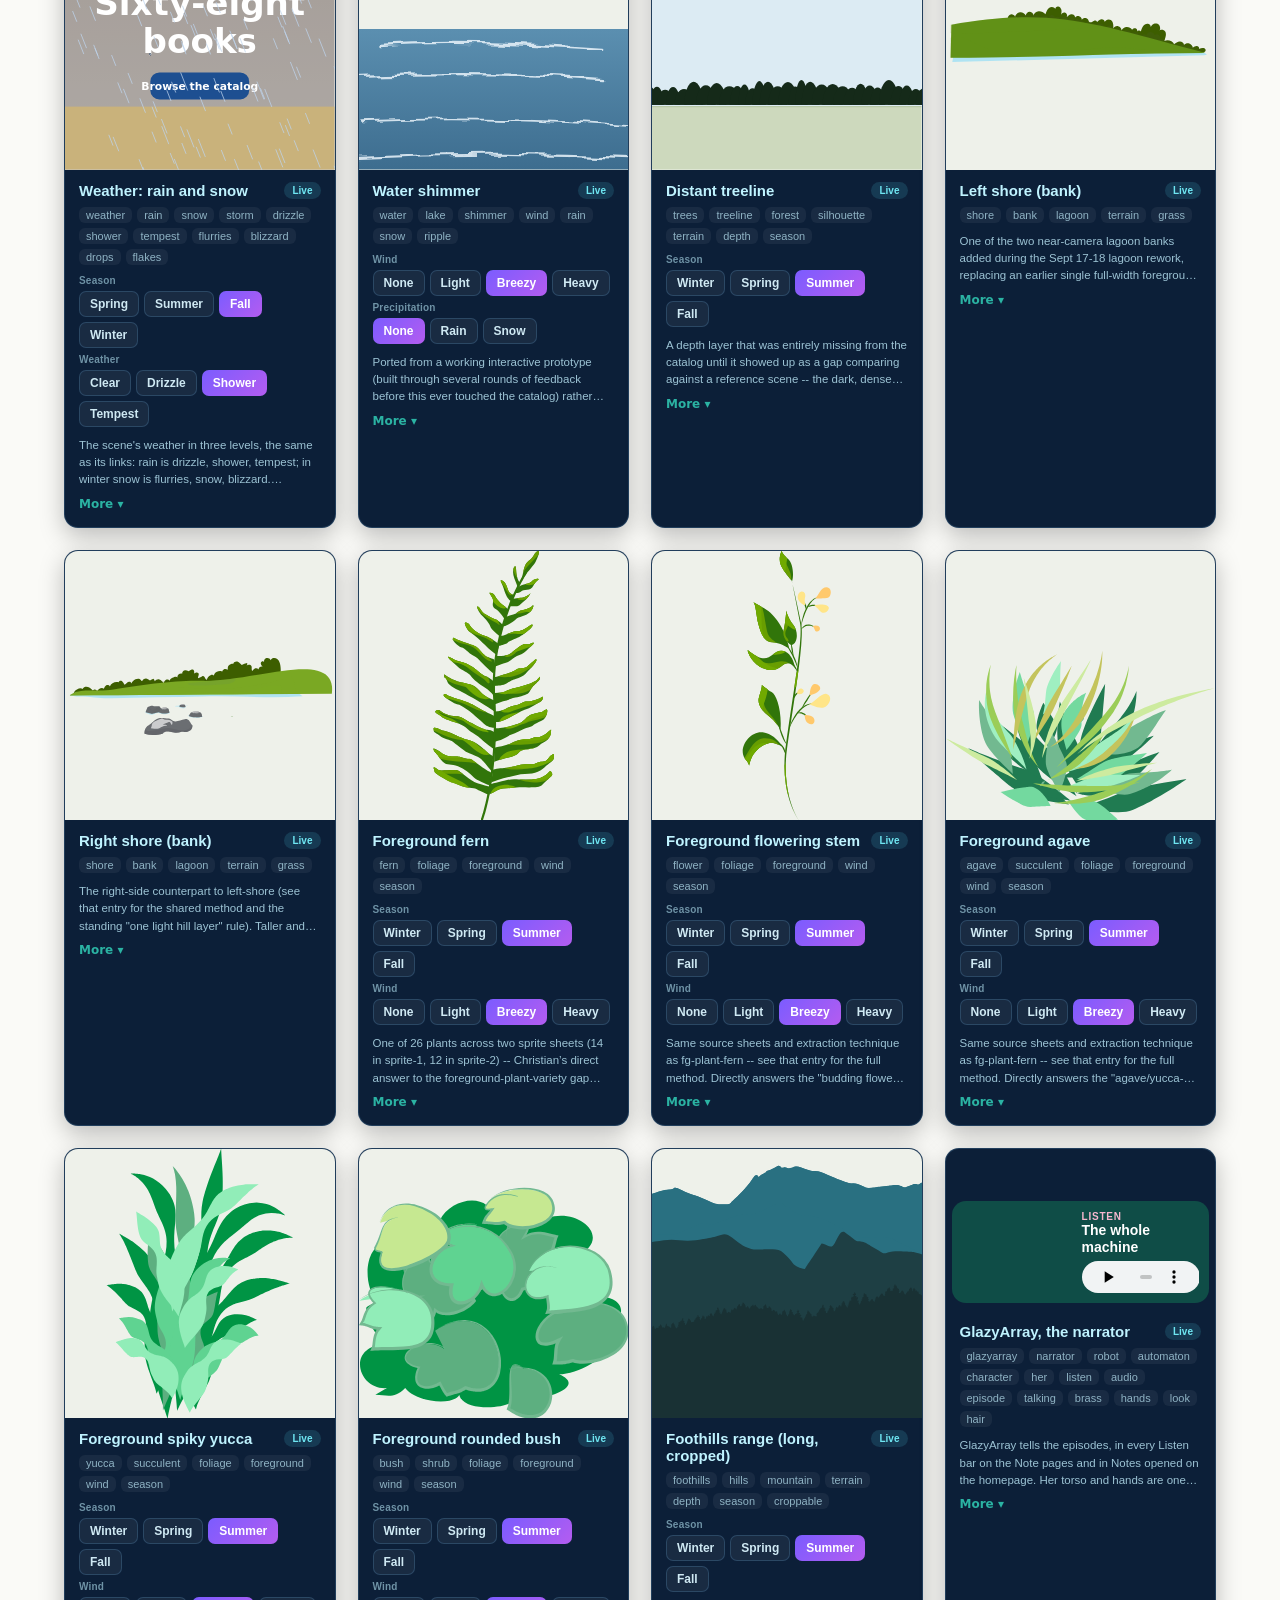
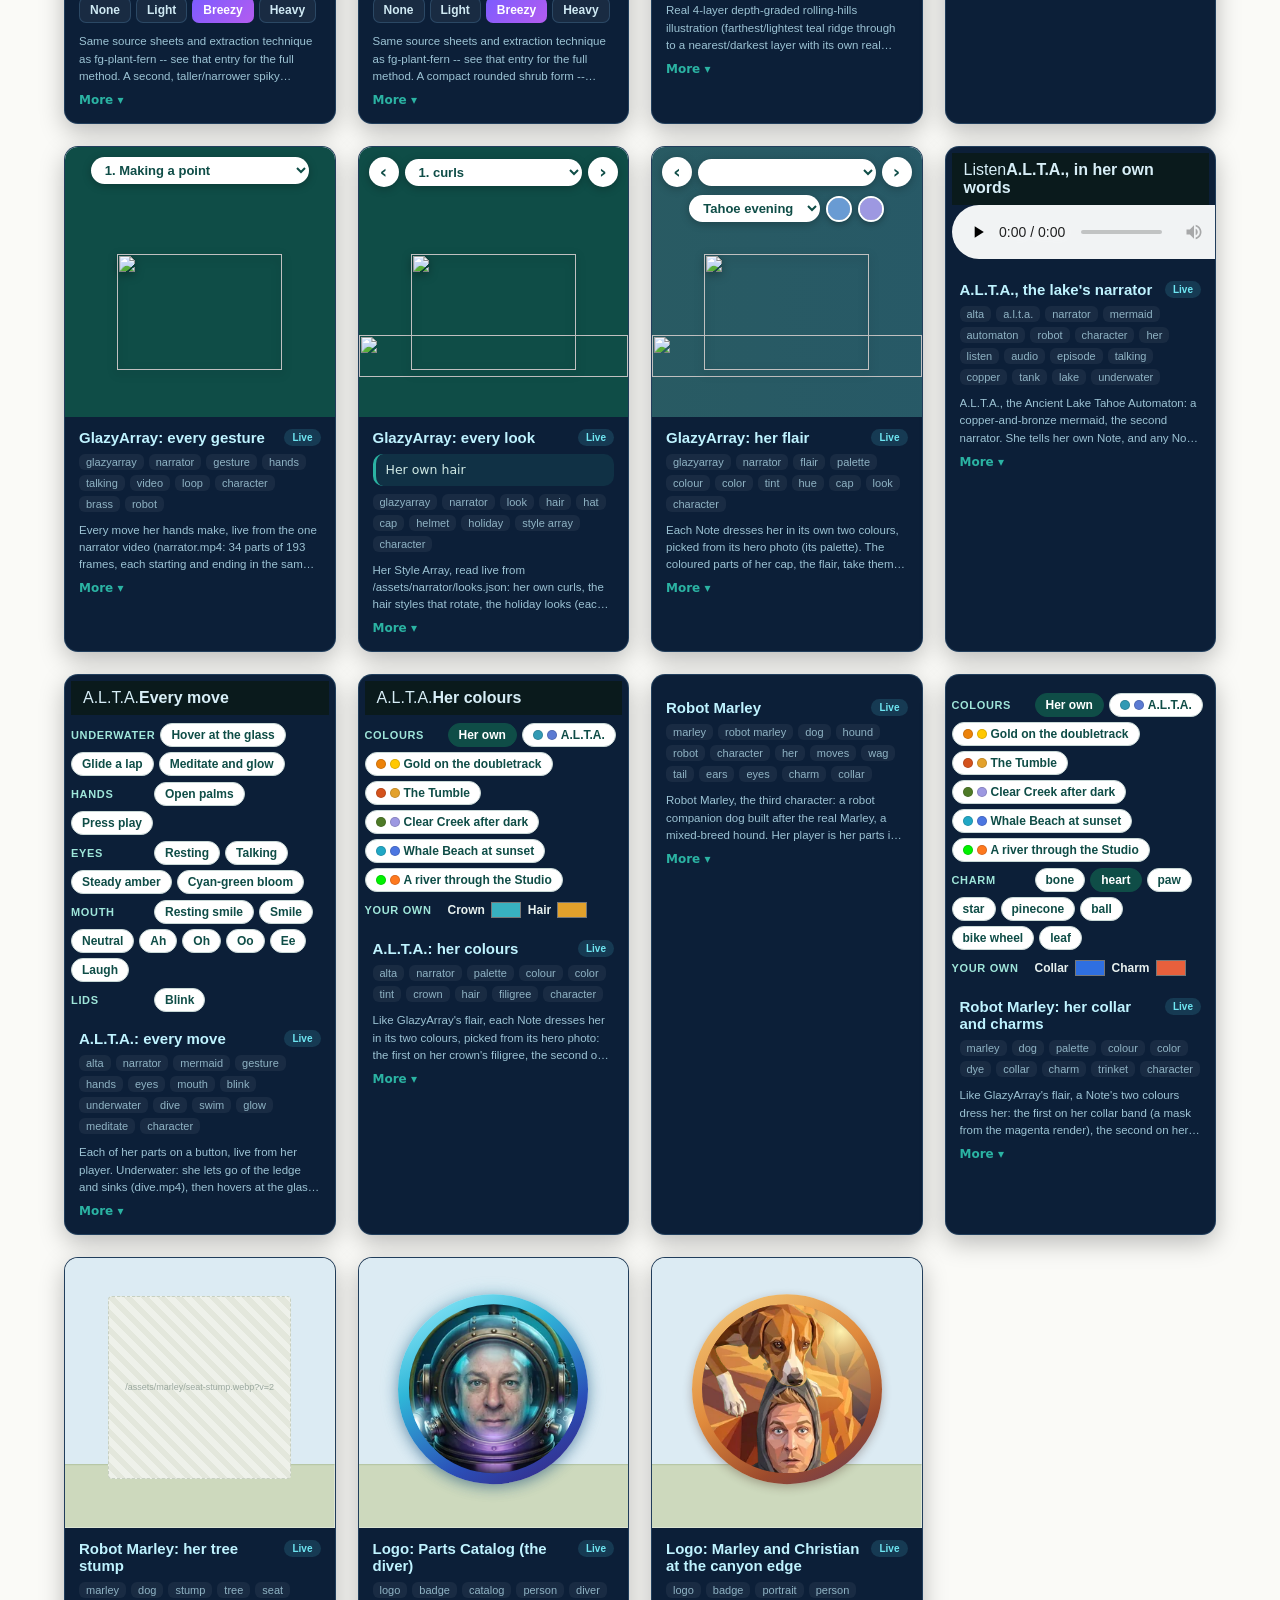
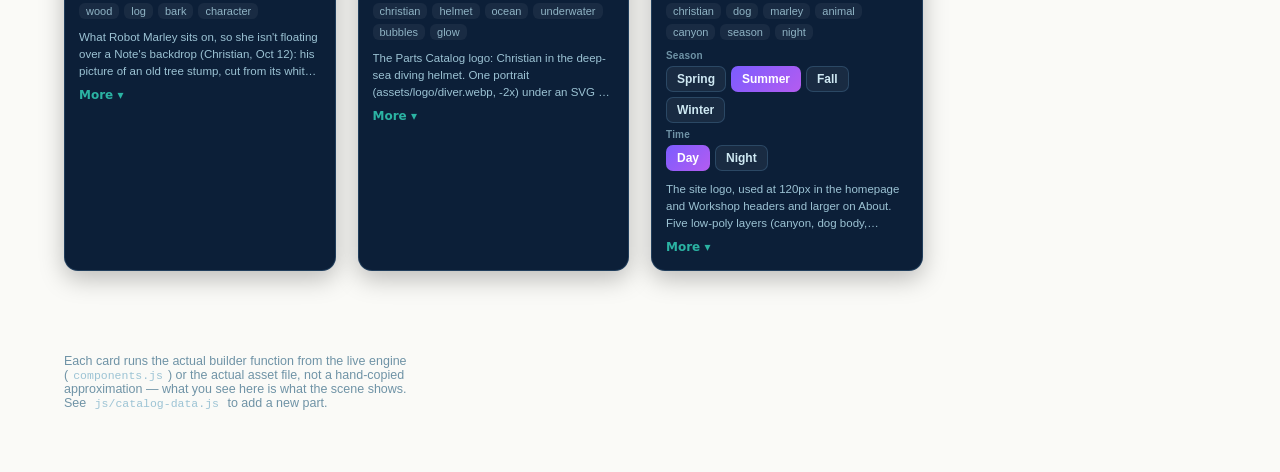
==== commit 687b8060: "alta.js v18 (no pale box over her scene on a phone while she gestures) Co-Authored-By: Claude Opus 5" ====
--- a/index.html
+++ b/index.html
@@ -96,7 +96,7 @@
 <link rel="stylesheet" href="/css/narrator.css?v=31">
 <script src="/js/narrator.js?v=45" defer></script>
 <link rel="stylesheet" href="/css/alta.css?v=10">
-<script src="/js/alta.js?v=15" defer></script>
+<script src="/js/alta.js?v=18" defer></script>
 <link rel="stylesheet" href="/css/marley.css?v=10">
 <script src="/js/marley.js?v=15" defer></script>
 </body>
